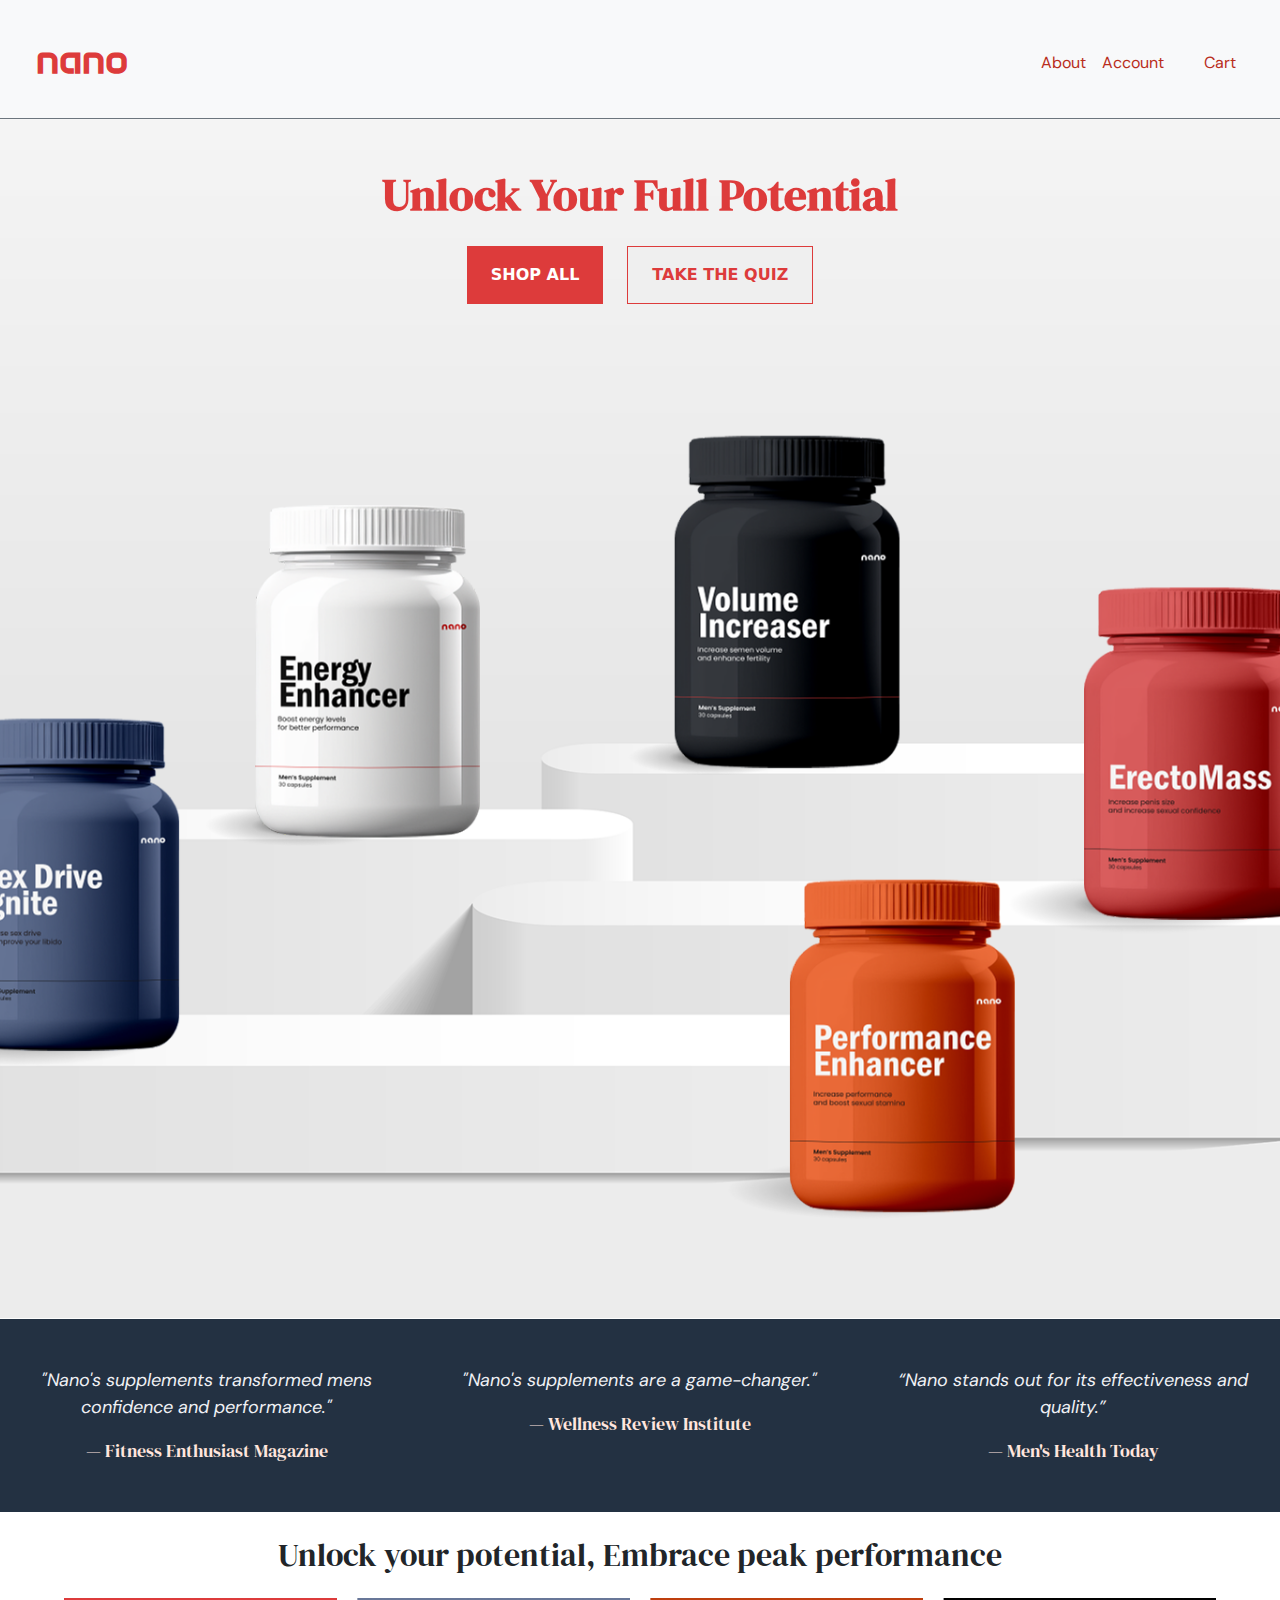
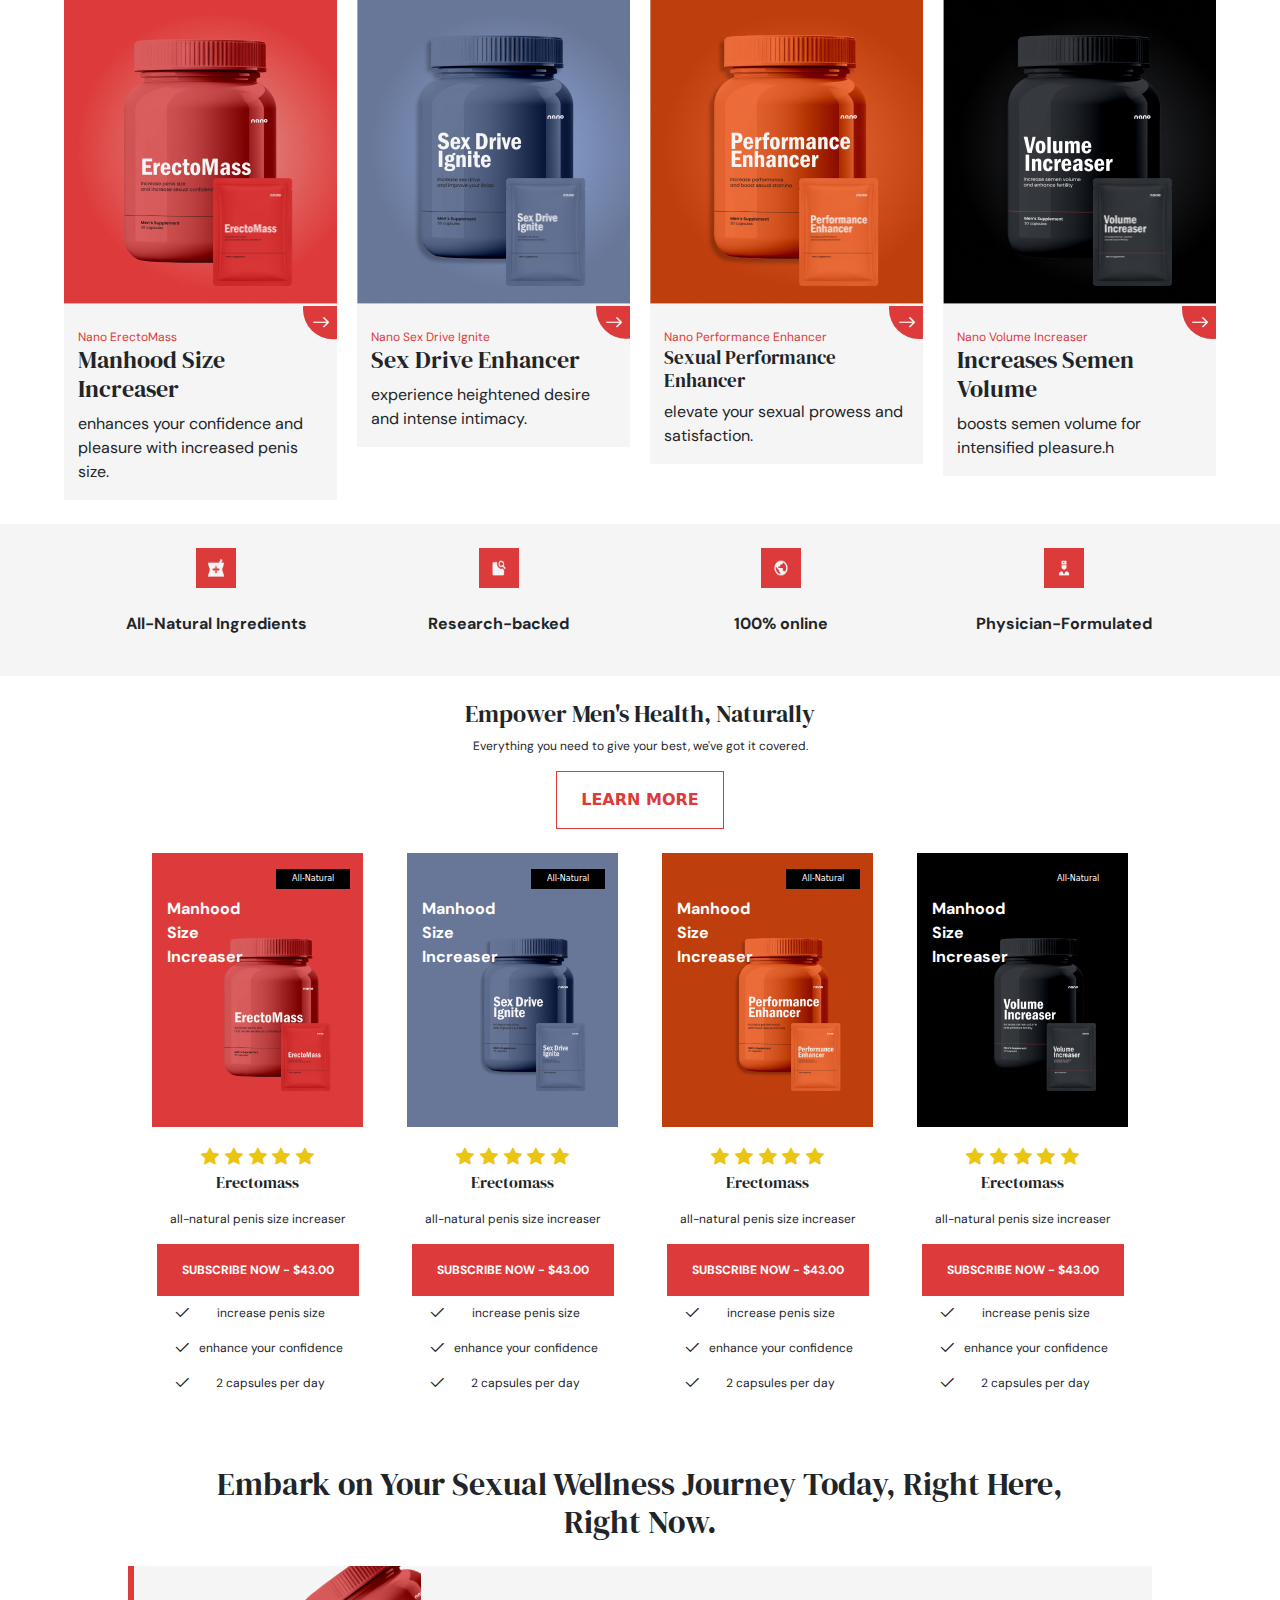
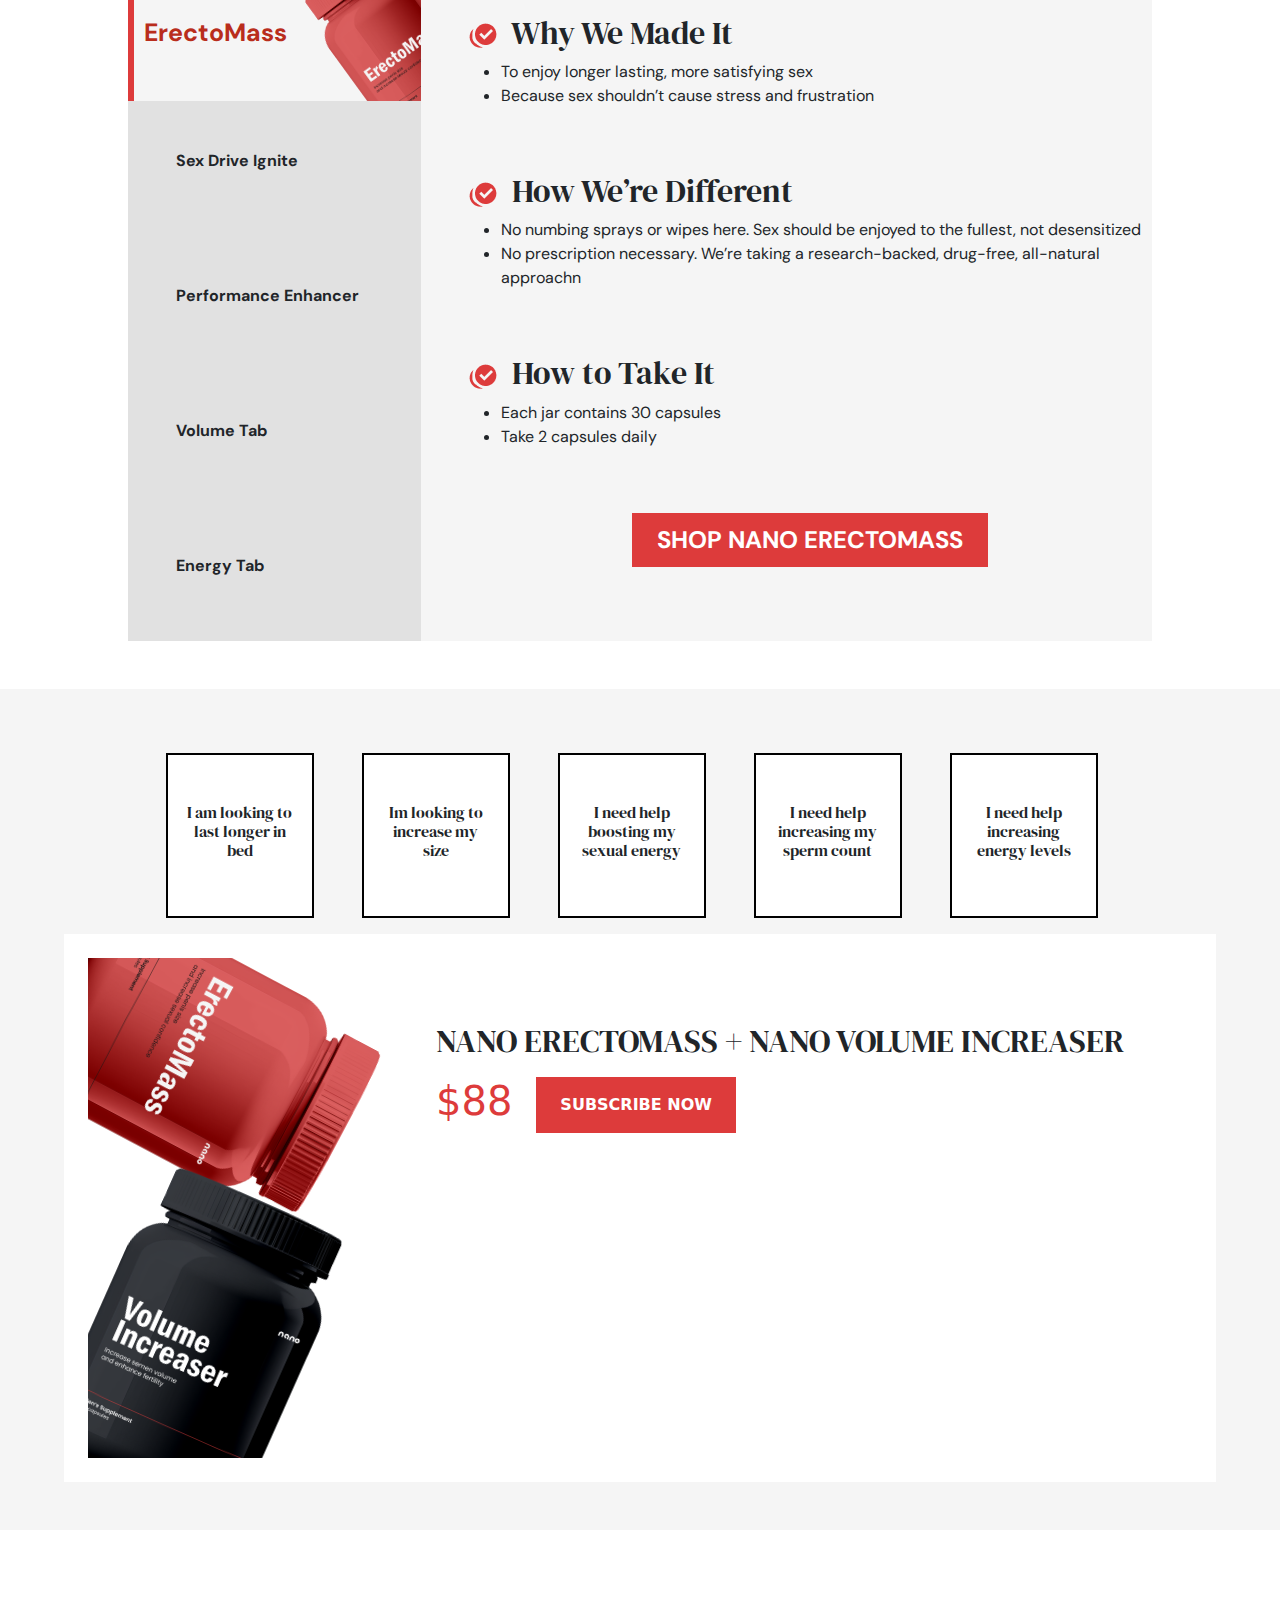
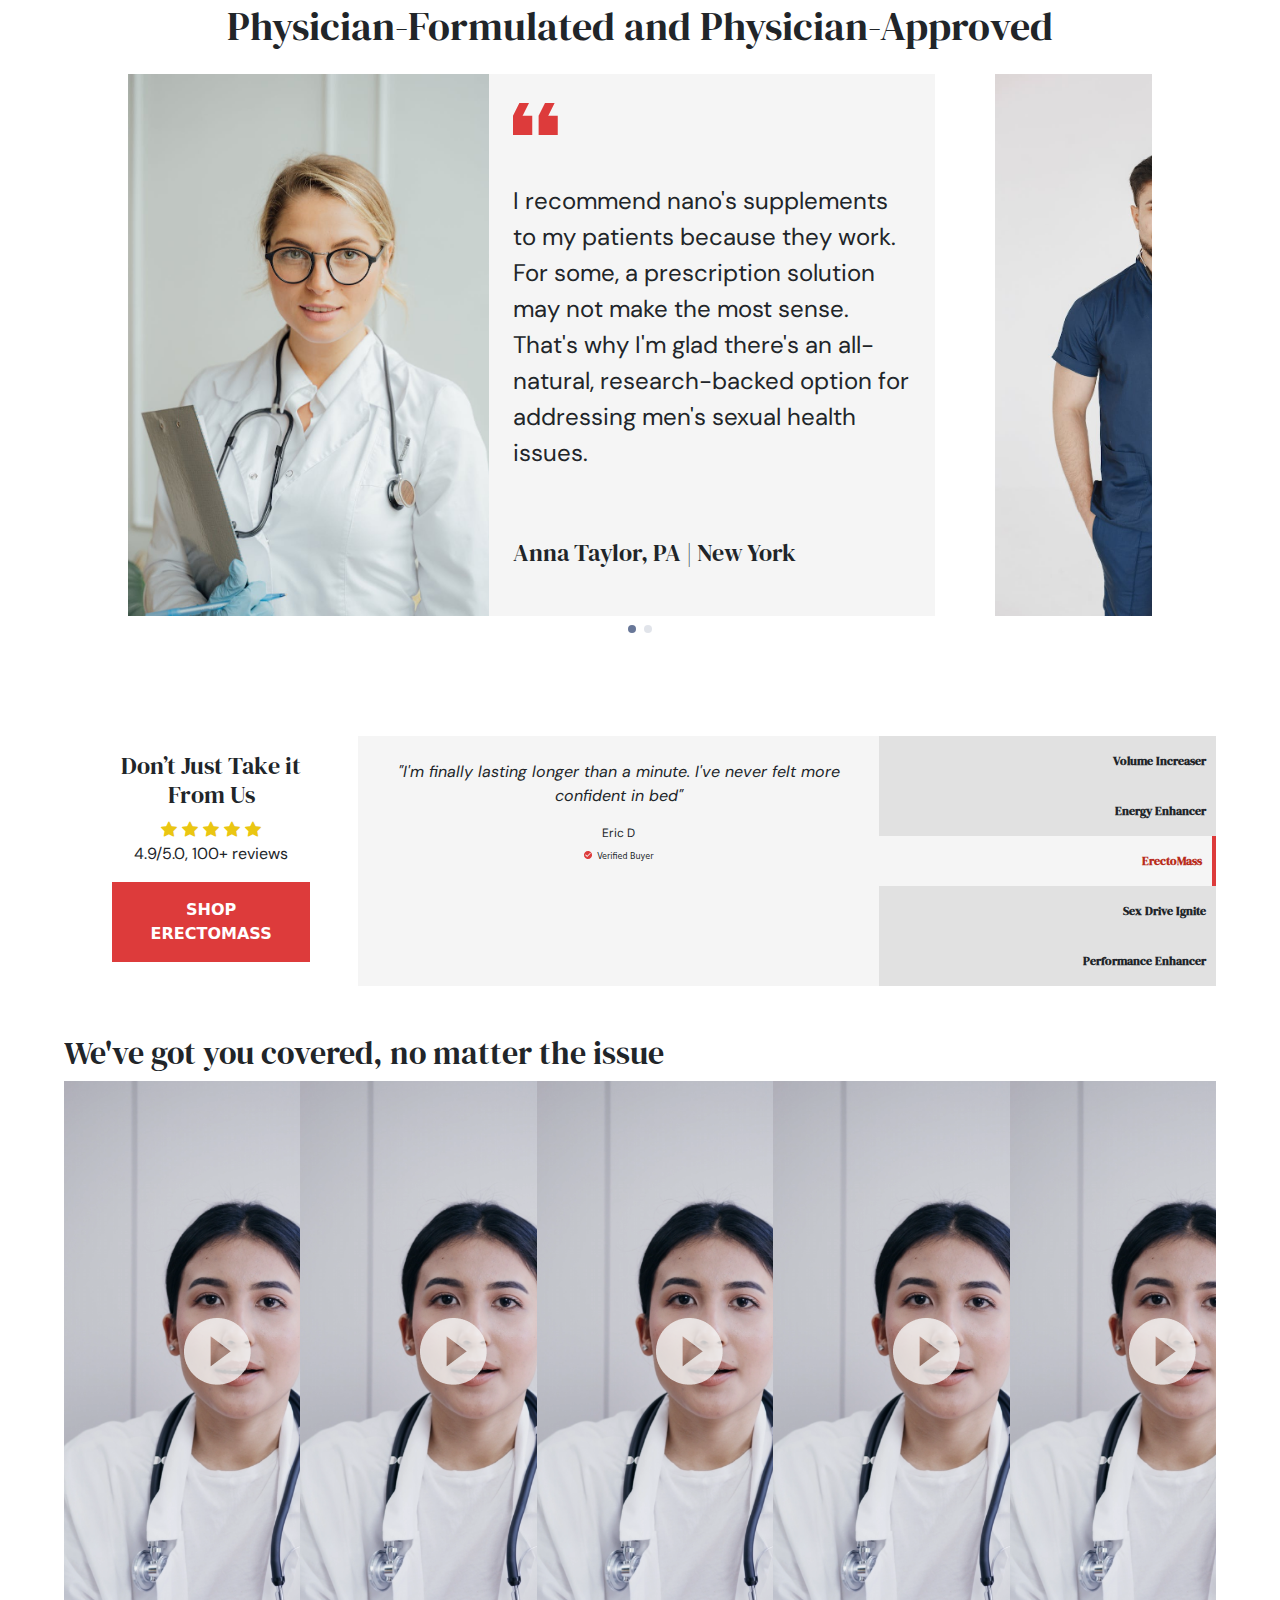
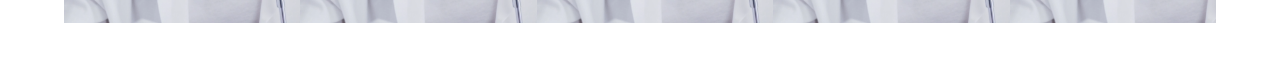
==== index.html @ 7ee93d5b "test push" ====
<!DOCTYPE html>
<html lang="en">
  <head>
    <meta charset="UTF-8" />
    <meta name="viewport" content="width=device-width, initial-scale=1.0" />
    <meta
      name="viewport"
      content="width=device-width, initial-scale=1, minimum-scale=1, maximum-scale=1"
    />

    <title>Nano</title>
    <link rel="stylesheet" href="css/style.css" />
    <link
      href="https://cdn.jsdelivr.net/npm/bootstrap@5.3.3/dist/css/bootstrap.min.css"
      rel="stylesheet"
      integrity="sha384-QWTKZyjpPEjISv5WaRU9OFeRpok6YctnYmDr5pNlyT2bRjXh0JMhjY6hW+ALEwIH"
      crossorigin="anonymous"
    />
    <link
      rel="stylesheet"
      href="https://cdn.jsdelivr.net/npm/bootstrap-icons@1.11.3/font/bootstrap-icons.min.css"
    />
    <link
      rel="stylesheet"
      href="https://cdn.jsdelivr.net/npm/swiper@11/swiper-bundle.min.css"
    />
  </head>
  <body>
    <div class="main-container">
      <nav
        class="navbar navbar-expand-lg bg-body-tertiary p-4 border border-secondary border-1 border-top-0 border-end-0 border-start-0"
      >
        <div class="container-fluid nav-width">
          <a class="navbar-brand anta-regular fs-1 fw-bold" href="#">nano</a>
          <button
            class="btn btn-white border border-black navbar-toggler"
            type="button"
            data-bs-toggle="offcanvas"
            data-bs-target="#offcanvasRight"
            aria-controls="offcanvasExample"
          >
            <span class="navbar-toggler-icon"></span>
          </button>

          <div
            class="offcanvas offcanvas-end w-100"
            tabindex="-1"
            id="offcanvasRight"
            aria-labelledby="offcanvasRightLabel"
          >
            <div class="offcanvas-header">
              <button
                type="button"
                class="btn-close btn btn-danger"
                data-bs-dismiss="offcanvas"
                aria-label="Close"
              ></button>
            </div>
            <div class="offcanvas-body justify-content-end">
              <ul class="navbar-nav">
                <div class="d-flex flex-column flex-md-row me-4 flex-sm-row">
                  <li class="nav-item pt-2">
                    <a class="nav-link d-inline" aria-current="page" href="#"
                      >About</a
                    >
                  </li>
                  <li class="nav-item pt-2">
                    <a class="nav-link d-inline" href="#">Account</a>
                  </li>
                </div>

                <li class="nav-item pt-2">
                  <a class="nav-link d-inline" href="#">Cart</a>
                </li>
              </ul>
            </div>
          </div>
        </div>
      </nav>

      <!-- hero -->

      <div class="w-100 h-screen-bg">
        <div class="d-flex flex-column">
          <div class="w-100">
            <h1 class="title mt-5">Unlock Your Full Potential</h1>
            <p class="dmSans text-center sub-title">
              <!-- Discover Male Enhancement Supplements for Peak Performance! -->
            </p>
            <div class="buy-buttons d-flex justify-content-center gap-4 my-4">
              <button class="bg-theme text-white border-0 px-4 py-3 fw-bold">
                SHOP ALL
              </button>
              <button class="text-theme px-4 py-3 border-theme fw-bold">
                TAKE THE QUIZ
              </button>
            </div>
          </div>
          <!-- <div class="bottles-section">
            <img
              src="./images/bottles/increaser-lg.png"
              alt="increaser"
              class="bottles img-fluid"
            />
            <img
              src="./images/bottles/enhancer-lg.png"
              alt="enhancer"
              class="bottles img-fluid"
            />
            <img
              src="./images/bottles/erectomass-lg.png"
              alt="erectomass"
              class="bottles img-fluid"
            />
            <img
              src="./images/bottles/drive-lg.png"
              alt="ignite"
              class="bottles img-fluid"
            />
            <img
              src="./images/bottles/performance-lg.png"
              alt="enhancer"
              class="bottles img-fluid"
            />
          </div> -->
        </div>
      </div>

      <!-- review swiper -->

      <div class="swiper swiper1 bg-review">
        <div class="swiper-wrapper">
          <div class="swiper-slide bg-review py-5 px-3">
            <div class="h-100">
              <p class="dmSans text-gray fst-italic">
                "Nano's supplements transformed mens confidence and
                performance."
              </p>
              <p class="dmSansDisplay text-light-pink m-0">
                — Fitness Enthusiast Magazine
              </p>
            </div>
          </div>
          <div class="swiper-slide bg-review py-5 px-3">
            <p class="dmSans text-gray fst-italic">
              "Nano's supplements are a game-changer."
            </p>
            <p class="dmSansDisplay text-light-pink m-0">
              — Wellness Review Institute
            </p>
          </div>
          <div class="swiper-slide bg-review py-5 px-3">
            <p class="dmSans text-gray fst-italic">
              “Nano stands out for its effectiveness and quality.”
            </p>
            <p class="dmSansDisplay text-light-pink m-0">
              — Men's Health Today
            </p>
          </div>
        </div>
        <div class="swiper-pagination"></div>
      </div>

      <!-- end of review sniper -->

      <!-- card -->

      <div class="my-4 w-90 mx-auto">
        <div class="w-75 mx-auto">
          <h2 class="dmSansDisplay text-center my-4">
            Unlock your potential, Embrace peak performance
          </h2>
        </div>
        <div class="swiper swiper2">
          <div class="swiper-wrapper">
            <div class="swiper-slide">
              <div class="d-flex flex-column w-100 bg-gray">
                <div
                  class="slider-card-size-1 d-flex justify-content-center align-items-center position-relative"
                >
                  <img
                    src="./images/bottles-bg/erectomass/erectomass.png"
                    class="img-fluid"
                  />
                  <img
                    src="./images/bottles-bg/erectomass/erectomass-1.png"
                    alt="sachet"
                    class="position-absolute sachet-pos"
                  />
                </div>
                <div class="body position-relative overflow-hidden">
                  <div class="clippy">
                    <i class="bi bi-arrow-right cs-arrow"></i>
                  </div>
                  <div class="w-90 mx-auto text-align-left mt-4">
                    <p class="dmSans font-12 text-theme m-0">Nano ErectoMass</p>
                    <h1 class="dmSansDisplay font-24">
                      Manhood Size Increaser
                    </h1>
                    <p class="dmSans font-16">
                      enhances your confidence and pleasure with increased penis
                      size.
                    </p>
                  </div>
                </div>
              </div>
            </div>
            <div class="swiper-slide">
              <div class="d-flex flex-column w-100 bg-gray">
                <div
                  class="slider-card-size-2 d-flex justify-content-center align-items-center position-relative"
                >
                  <img
                    src="./images/bottles-bg/ignite-drive/sex drive ignite.png"
                    class="img-fluid"
                  />
                  <img
                    src="./images/bottles-bg/ignite-drive/sex drive ignite-1.png"
                    alt="sachet"
                    class="position-absolute sachet-pos"
                  />
                </div>
                <div class="body mx-auto position-relative overflow-hidden">
                  <div class="clippy">
                    <i class="bi bi-arrow-right cs-arrow"></i>
                  </div>
                  <div class="w-90 mx-auto text-align-left mt-4">
                    <p class="dmSans font-12 text-theme m-0">
                      Nano Sex Drive Ignite
                    </p>
                    <h1 class="dmSansDisplay font-24">Sex Drive Enhancer</h1>
                    <p class="dmSans font-16">
                      experience heightened desire and intense intimacy.
                    </p>
                  </div>
                </div>
              </div>
            </div>
            <div class="swiper-slide">
              <div class="d-flex flex-column w-100 bg-gray">
                <div
                  class="slider-card-size-3 d-flex justify-content-center align-items-center position-relative"
                >
                  <img
                    src="./images/bottles-bg/enhancer/performance enhancer.png"
                    class="img-fluid"
                  />
                  <img
                    src="./images/bottles-bg/enhancer/performance enhancer-1.png"
                    alt="sachet"
                    class="position-absolute sachet-pos"
                  />
                </div>
                <div class="body mx-auto position-relative overflow-hidden">
                  <div class="clippy">
                    <i class="bi bi-arrow-right cs-arrow"></i>
                  </div>
                  <div class="w-90 mx-auto text-align-left mt-4">
                    <p class="dmSans font-12 text-theme m-0">
                      Nano Performance Enhancer
                    </p>
                    <h1 class="dmSansDisplay font-19">
                      Sexual Performance Enhancer
                    </h1>
                    <p class="dmSans font-16">
                      elevate your sexual prowess and satisfaction.
                    </p>
                  </div>
                </div>
              </div>
            </div>
            <div class="swiper-slide">
              <div class="d-flex flex-column w-100 bg-gray">
                <div
                  class="slider-card-size-4 d-flex justify-content-center align-items-center position-relative"
                >
                  <img
                    src="./images/bottles-bg/increaser/volume increaser.png"
                    class="img-fluid"
                  />
                  <img
                    src="./images/bottles-bg/increaser/volume increaser-1.png"
                    alt="sachet"
                    class="position-absolute sachet-pos"
                  />
                </div>
                <div class="body mx-auto position-relative overflow-hidden">
                  <div class="clippy">
                    <i class="bi bi-arrow-right cs-arrow"></i>
                  </div>
                  <div class="w-90 mx-auto text-align-left mt-4">
                    <p class="dmSans font-12 text-theme m-0">
                      Nano Volume Increaser
                    </p>
                    <h1 class="dmSansDisplay font-24">
                      Increases Semen Volume
                    </h1>
                    <p class="dmSans font-16">
                      boosts semen volume for intensified pleasure.h
                    </p>
                  </div>
                </div>
              </div>
            </div>
            <div class="swiper-slide">
              <div class="d-flex flex-column w-100 bg-gray">
                <div
                  class="slider-card-size-5 d-flex justify-content-center align-items-center position-relative"
                >
                  <img
                    src="./images/bottles-bg/enhancer-2/energy enhancer.png"
                    class="img-fluid"
                  />
                  <img
                    src="./images/bottles-bg/enhancer-2/energy enhancer-1.png"
                    alt="sachet"
                    class="position-absolute sachet-pos"
                  />
                </div>
                <div class="body mx-auto position-relative overflow-hidden">
                  <div class="clippy">
                    <i class="bi bi-arrow-right cs-arrow"></i>
                  </div>
                  <div class="w-90 mx-auto text-align-left mt-4">
                    <p class="dmSans font-12 text-theme m-0">
                      Nano Energy Enhancer
                    </p>
                    <h1 class="dmSansDisplay font-24">
                      Maximize Energy Levels
                    </h1>
                    <p class="dmSans font-16">
                      enhances your confidence and pleasure with increased penis
                      size.
                    </p>
                  </div>
                </div>
              </div>
            </div>
          </div>
          <!-- <div class="swiper-pagination"></div> -->
        </div>

        <!-- card -->
      </div>

      <!-- end of card -->

      <div class="container-fluid bg-gray">
        <div class="row justify-content-center align-items-center w-90 mx-auto">
          <div class="col-6 col-lg-3 text-center p-4">
            <div
              class="bg-theme icon-size d-flex justify-content-center align-items-center mx-auto"
            >
              <img src="/images/icons/Vector.png" class="icon-size__img" />
            </div>
            <p class="dmSans font-16 text-700 mt-4">All-Natural Ingredients</p>
          </div>
          <div class="col-6 col-lg-3 text-center p-4">
            <div
              class="bg-theme icon-size d-flex justify-content-center align-items-center mx-auto"
            >
              <img
                src="/images/icons/feature-search.png"
                class="icon-size__img"
              />
            </div>
            <p class="dmSans font-16 text-700 mt-4">Research-backed</p>
          </div>

          <div class="col-6 col-lg-3 text-center p-4">
            <div
              class="bg-theme icon-size d-flex justify-content-center align-items-center mx-auto"
            >
              <img src="/images/icons/earth.png" class="icon-size__img" />
            </div>
            <p class="dmSans font-16 text-700 mt-4">100% online</p>
          </div>

          <div class="col-6 col-lg-3 text-center p-4">
            <div
              class="bg-theme icon-size d-flex justify-content-center align-items-center mx-auto"
            >
              <img src="/images/icons/doctor.png" class="icon-size__img" />
            </div>
            <p class="dmSans font-16 text-700 mt-4">Physician-Formulated</p>
          </div>
        </div>
      </div>

      <!-- subscribe area slider -->

      <div class="container-fluid text-center w-80 mt-4">
        <h1 class="font-24 dmSansDisplay">Empower Men's Health, Naturally</h1>
        <p class="dmSans font-12">
          Everything you need to give your best, we've got it covered.
        </p>
        <button
          class="text-theme px-4 py-3 border-theme fw-bold bg-white btn-theme"
        >
          LEARN MORE
        </button>

        <div class="swiper swiper3 mt-4">
          <div class="swiper-wrapper">
            <div class="swiper-slide">
              <div class="container d-flex flex-column">
                <div class="w-full bg-theme h-274 position-relative">
                  <img
                    src="./images/bottles-bg/erectomass/erectomass.png"
                    class="bottle-size-1"
                  />
                  <img
                    src="./images/bottles-bg/erectomass/erectomass-1.png"
                    class="erecto-sachet-1"
                  />
                  <span class="dmSans font-16 text-white card-title text-700"
                    >Manhood Size Increaser</span
                  >
                  <span class="bg-black position-absolute all-natural">
                    <h1 class="font-8 text-white px-1 m-0">All-Natural</h1>
                  </span>
                </div>
                <div class="my-3">
                  <i class="bi bi-star-fill" style="color: #eac612"></i>
                  <i class="bi bi-star-fill" style="color: #eac612"></i>
                  <i class="bi bi-star-fill" style="color: #eac612"></i>
                  <i class="bi bi-star-fill" style="color: #eac612"></i>
                  <i class="bi bi-star-fill" style="color: #eac612"></i>

                  <p class="dmSansDisplay font-16">Erectomass</p>
                  <p class="font-12 dmSans">all-natural penis size increaser</p>
                  <button
                    class="text-white px-4 py-3 border-theme fw-bold bg-theme dmSans font-12"
                    onclick="alert('Hello')"
                  >
                    SUBSCRIBE NOW - $43.00
                  </button>

                  <div>
                    <table class="table-sm table-borderless mx-auto">
                      <tbody>
                        <tr>
                          <td><i class="bi bi-check2"></i></td>
                          <td>
                            <p class="m-0 dmSans font-12 text-400">
                              increase penis size
                            </p>
                          </td>
                        </tr>
                        <tr>
                          <td><i class="bi bi-check2"></i></td>
                          <td>
                            <p class="m-0 dmSans font-12 text-400">
                              enhance your confidence
                            </p>
                          </td>
                        </tr>
                        <tr>
                          <td><i class="bi bi-check2"></i></td>
                          <td>
                            <p class="m-0 dmSans font-12 text-400">
                              2 capsules per day
                            </p>
                          </td>
                        </tr>
                      </tbody>
                    </table>
                  </div>
                </div>
              </div>
            </div>

            <div class="swiper-slide">
              <div class="container d-flex flex-column">
                <div class="w-full bg-ignite h-274 position-relative">
                  <img
                    src="./images/bottles-bg/ignite-drive/sex drive ignite.png"
                    class="bottle-size-1"
                  />
                  <img
                    src="./images/bottles-bg/ignite-drive/sex drive ignite-1.png"
                    class="erecto-sachet-1"
                  />
                  <span class="dmSans font-16 text-white card-title text-700"
                    >Manhood Size Increaser</span
                  >
                  <span class="bg-black position-absolute all-natural">
                    <h1 class="font-8 text-white px-1 m-0">All-Natural</h1>
                  </span>
                </div>
                <div class="my-3">
                  <i class="bi bi-star-fill" style="color: #eac612"></i>
                  <i class="bi bi-star-fill" style="color: #eac612"></i>
                  <i class="bi bi-star-fill" style="color: #eac612"></i>
                  <i class="bi bi-star-fill" style="color: #eac612"></i>
                  <i class="bi bi-star-fill" style="color: #eac612"></i>

                  <p class="dmSansDisplay font-16">Erectomass</p>
                  <p class="font-12 dmSans">all-natural penis size increaser</p>
                  <button
                    class="text-white px-4 py-3 border-theme fw-bold bg-theme dmSans font-12"
                  >
                    SUBSCRIBE NOW - $43.00
                  </button>

                  <div>
                    <table class="table-sm table-borderless mx-auto">
                      <tbody>
                        <tr>
                          <td><i class="bi bi-check2"></i></td>
                          <td>
                            <p class="m-0 dmSans font-12 text-400">
                              increase penis size
                            </p>
                          </td>
                        </tr>
                        <tr>
                          <td><i class="bi bi-check2"></i></td>
                          <td>
                            <p class="m-0 dmSans font-12 text-400">
                              enhance your confidence
                            </p>
                          </td>
                        </tr>
                        <tr>
                          <td><i class="bi bi-check2"></i></td>
                          <td>
                            <p class="m-0 dmSans font-12 text-400">
                              2 capsules per day
                            </p>
                          </td>
                        </tr>
                      </tbody>
                    </table>
                  </div>
                </div>
              </div>
            </div>

            <div class="swiper-slide">
              <div class="container d-flex flex-column">
                <div class="w-full bg-perf-enhancer h-274 position-relative">
                  <img
                    src="./images/bottles-bg/enhancer/performance enhancer.png"
                    class="bottle-size-1"
                  />
                  <img
                    src="./images/bottles-bg/enhancer/performance enhancer-1.png"
                    class="erecto-sachet-1"
                  />
                  <span class="dmSans font-16 text-white card-title text-700"
                    >Manhood Size Increaser</span
                  >
                  <span class="bg-black position-absolute all-natural">
                    <h1 class="font-8 text-white px-1 m-0">All-Natural</h1>
                  </span>
                </div>
                <div class="my-3">
                  <i class="bi bi-star-fill" style="color: #eac612"></i>
                  <i class="bi bi-star-fill" style="color: #eac612"></i>
                  <i class="bi bi-star-fill" style="color: #eac612"></i>
                  <i class="bi bi-star-fill" style="color: #eac612"></i>
                  <i class="bi bi-star-fill" style="color: #eac612"></i>

                  <p class="dmSansDisplay font-16">Erectomass</p>
                  <p class="font-12 dmSans">all-natural penis size increaser</p>
                  <button
                    class="text-white px-4 py-3 border-theme fw-bold bg-theme dmSans font-12"
                  >
                    SUBSCRIBE NOW - $43.00
                  </button>

                  <div>
                    <table class="table-sm table-borderless mx-auto">
                      <tbody>
                        <tr>
                          <td><i class="bi bi-check2"></i></td>
                          <td>
                            <p class="m-0 dmSans font-12 text-400">
                              increase penis size
                            </p>
                          </td>
                        </tr>
                        <tr>
                          <td><i class="bi bi-check2"></i></td>
                          <td>
                            <p class="m-0 dmSans font-12 text-400">
                              enhance your confidence
                            </p>
                          </td>
                        </tr>
                        <tr>
                          <td><i class="bi bi-check2"></i></td>
                          <td>
                            <p class="m-0 dmSans font-12 text-400">
                              2 capsules per day
                            </p>
                          </td>
                        </tr>
                      </tbody>
                    </table>
                  </div>
                </div>
              </div>
            </div>

            <div class="swiper-slide">
              <div class="container d-flex flex-column">
                <div class="w-full bg-volume-increaser h-274 position-relative">
                  <img
                    src="./images/bottles-bg/increaser/volume increaser.png"
                    class="bottle-size-1"
                  />
                  <img
                    src="./images/bottles-bg/increaser/volume increaser-1.png"
                    class="erecto-sachet-1"
                  />
                  <span class="dmSans font-16 text-white card-title text-700"
                    >Manhood Size Increaser</span
                  >
                  <span class="bg-black position-absolute all-natural">
                    <h1 class="font-8 text-white px-1 m-0">All-Natural</h1>
                  </span>
                </div>
                <div class="my-3">
                  <i class="bi bi-star-fill" style="color: #eac612"></i>
                  <i class="bi bi-star-fill" style="color: #eac612"></i>
                  <i class="bi bi-star-fill" style="color: #eac612"></i>
                  <i class="bi bi-star-fill" style="color: #eac612"></i>
                  <i class="bi bi-star-fill" style="color: #eac612"></i>

                  <p class="dmSansDisplay font-16">Erectomass</p>
                  <p class="font-12 dmSans">all-natural penis size increaser</p>
                  <button
                    class="text-white px-4 py-3 border-theme fw-bold bg-theme dmSans font-12"
                  >
                    SUBSCRIBE NOW - $43.00
                  </button>

                  <div>
                    <table class="table-sm table-borderless mx-auto">
                      <tbody>
                        <tr>
                          <td><i class="bi bi-check2"></i></td>
                          <td>
                            <p class="m-0 dmSans font-12 text-400">
                              increase penis size
                            </p>
                          </td>
                        </tr>
                        <tr>
                          <td><i class="bi bi-check2"></i></td>
                          <td>
                            <p class="m-0 dmSans font-12 text-400">
                              enhance your confidence
                            </p>
                          </td>
                        </tr>
                        <tr>
                          <td><i class="bi bi-check2"></i></td>
                          <td>
                            <p class="m-0 dmSans font-12 text-400">
                              2 capsules per day
                            </p>
                          </td>
                        </tr>
                      </tbody>
                    </table>
                  </div>
                </div>
              </div>
            </div>

            <div class="swiper-slide">
              <div class="container d-flex flex-column">
                <div class="w-full bg-energy-level h-274 position-relative">
                  <img
                    src="./images/bottles-bg/enhancer-2/energy enhancer.png"
                    class="bottle-size-1"
                  />
                  <img
                    src="./images/bottles-bg/enhancer-2/energy enhancer-1.png"
                    class="erecto-sachet-1"
                  />
                  <span class="dmSans font-16 text-white card-title text-700"
                    >Manhood Size Increaser</span
                  >
                  <span class="bg-black position-absolute all-natural">
                    <h1 class="font-8 text-white px-1 m-0">All-Natural</h1>
                  </span>
                </div>
                <div class="my-3">
                  <i class="bi bi-star-fill" style="color: #eac612"></i>
                  <i class="bi bi-star-fill" style="color: #eac612"></i>
                  <i class="bi bi-star-fill" style="color: #eac612"></i>
                  <i class="bi bi-star-fill" style="color: #eac612"></i>
                  <i class="bi bi-star-fill" style="color: #eac612"></i>

                  <p class="dmSansDisplay font-16">Erectomass</p>
                  <p class="font-12 dmSans">all-natural penis size increaser</p>
                  <button
                    class="text-white px-4 py-3 border-theme fw-bold bg-theme dmSans font-12"
                  >
                    SUBSCRIBE NOW - $43.00
                  </button>

                  <div>
                    <table class="table-sm table-borderless mx-auto">
                      <tbody>
                        <tr>
                          <td><i class="bi bi-check2"></i></td>
                          <td>
                            <p class="m-0 dmSans font-12 text-400">
                              increase penis size
                            </p>
                          </td>
                        </tr>
                        <tr>
                          <td><i class="bi bi-check2"></i></td>
                          <td>
                            <p class="m-0 dmSans font-12 text-400">
                              enhance your confidence
                            </p>
                          </td>
                        </tr>
                        <tr>
                          <td><i class="bi bi-check2"></i></td>
                          <td>
                            <p class="m-0 dmSans font-12 text-400">
                              2 capsules per day
                            </p>
                          </td>
                        </tr>
                      </tbody>
                    </table>
                  </div>
                </div>
              </div>
            </div>
            <div class="sub-slide-next"></div>
            <div class="swiper-button-next2"></div>
          </div>
        </div>
      </div>

      <!-- end of slider -->

      <!-- nav tabs in desktop -->

      <div class="w-80 mx-auto d-none d-lg-block overflow-hidden my-5">
        <h1
          class="dmSansDisplay text-center font-32 text-justify w-90 mx-auto mb-4"
        >
          Embark on Your Sexual Wellness Journey Today, Right Here, Right Now.
        </h1>
        <div class="d-flex align-items-start bg-tab overflow-hidden">
          <div
            class="nav flex-column nav-pills w-40"
            id="v-pills-tab"
            role="tablist"
            aria-orientation="vertical"
          >
            <div
              class="nav-link-tabs active position-relative overflow-hidden rounded-0 border-l-theme"
              id="erecto-mass-tab"
              data-bs-toggle="pill"
              data-bs-target="#erecto-mass"
              type="button"
              role="tab"
              aria-controls="v-pills-erecto"
              aria-selected="true"
            >
              <p class="dmSans font-16 text-700 my-5 ms-5">ErectoMass</p>
              <img
                src="/images/bottles-bg/erectomass/erectomass.png"
                class="bottle-tilt"
              />
            </div>

            <div
              class="nav-link-tabs position-relative overflow-hidden rounded-0 border-l-theme"
              id="ignite-tab"
              data-bs-toggle="pill"
              data-bs-target="#ignite"
              type="button"
              role="tab"
              aria-controls="v-pills-ignite"
              aria-selected="true"
            >
              <p class="dmSans font-16 text-700 my-5 ms-5 w-80">
                Sex Drive Ignite
              </p>
              <img
                src="/images/bottles-bg/ignite-drive/sex drive ignite.png"
                class="bottle-tilt"
              />
            </div>

            <div
              class="nav-link-tabs position-relative overflow-hidden rounded-0 border-l-theme"
              id="perf-tab"
              data-bs-toggle="pill"
              data-bs-target="#perf"
              type="button"
              role="tab"
              aria-controls="v-pills-perf"
              aria-selected="true"
            >
              <p class="dmSans font-16 text-700 my-5 ms-5 w-80">
                Performance Enhancer
              </p>
              <img
                src="/images/bottles-bg/enhancer/performance enhancer.png"
                class="bottle-tilt"
              />
            </div>

            <div
              class="nav-link-tabs position-relative overflow-hidden rounded-0 border-l-theme"
              id="volume-tab"
              data-bs-toggle="pill"
              data-bs-target="#volume"
              type="button"
              role="tab"
              aria-controls="v-pills-volume"
              aria-selected="true"
            >
              <p class="dmSans font-16 my-5 ms-5 text-700">Volume Tab</p>
              <img
                src="/images/bottles-bg/increaser/volume increaser.png"
                class="bottle-tilt"
              />
            </div>

            <div
              class="nav-link-tabs position-relative overflow-hidden rounded-0 border-l-theme"
              id="energy-tab"
              data-bs-toggle="pill"
              data-bs-target="#energy"
              type="button"
              role="tab"
              aria-controls="v-pills-energy"
              aria-selected="true"
            >
              <p class="dmSans font-16 my-5 ms-5 text-700">Energy Tab</p>
              <img
                src="/images/bottles-bg/enhancer-2/energy enhancer.png"
                class="bottle-tilt"
              />
            </div>
          </div>

          <!-- content -->

          <div
            class="tab-content w-100 bg-tab-light"
            id="v-pills-tabContent"
            style="height: 675px"
          >
            <div
              class="tab-pane fade show active h-100"
              id="erecto-mass"
              role="tabpanel"
              aria-labelledby="erecto-mass-tab"
            >
              <div class="d-flex flex-column gap-5 ms-5 my-5 h-100">
                <div>
                  <h1 class="dmSansDisplay font-32">
                    <img src="/images//icons/check.png" class="me-2" /> Why We
                    Made It
                  </h1>
                  <ul class="dmSans font-16">
                    <li>To enjoy longer lasting, more satisfying sex</li>
                    <li>Because sex shouldn’t cause stress and frustration</li>
                  </ul>
                </div>
                <div>
                  <h1 class="dmSansDisplay font-32">
                    <img src="/images//icons/check.png" class="me-2" /> How
                    We’re Different
                  </h1>
                  <ul class="dmSans font-16">
                    <li>
                      No numbing sprays or wipes here. Sex should be enjoyed to
                      the fullest, not desensitized
                    </li>
                    <li>
                      No prescription necessary. We’re taking a research-backed,
                      drug-free, all-natural approachn
                    </li>
                  </ul>
                </div>

                <div>
                  <h1 class="dmSansDisplay font-32">
                    <img src="/images//icons/check.png" class="me-2" /> How to
                    Take It
                  </h1>
                  <ul class="dmSans font-16">
                    <li>Each jar contains 30 capsules</li>
                    <li>Take 2 capsules daily</li>
                  </ul>
                </div>
                <div class="mx-auto">
                  <button
                    class="text-white px-4 py-2 border-theme fw-bold bg-theme dmSans font-24"
                  >
                    SHOP NANO ERECTOMASS
                  </button>
                </div>
              </div>
            </div>
            <div
              class="tab-pane fade"
              id="ignite"
              role="tabpanel"
              aria-labelledby="ignite-tab"
            >
              <div class="d-flex flex-column ms-5 my-5 gap-5">
                <div>
                  <h1 class="dmSansDisplay font-32">
                    <img src="/images//icons/check.png" class="me-2" /> Why We
                    Made It
                  </h1>
                  <ul class="dmSans font-16">
                    <li>
                      Enjoying sex first requires being in the mood for sex
                    </li>
                    <li>
                      Decreased libido, stress & anxiety can often get in the
                      way of arousal and passion
                    </li>
                  </ul>
                </div>
                <div>
                  <h1 class="dmSansDisplay font-32">
                    <img src="/images//icons/check.png" class="me-2" /> How
                    We’re Different
                  </h1>
                  <ul class="dmSans font-16">
                    <li>No Low T shots, patches or gels here</li>
                    <li>
                      An all-natural, research-backed approach to boosting
                      sexual desire
                    </li>
                  </ul>
                </div>

                <div>
                  <h1 class="dmSansDisplay font-32">
                    <img src="/images//icons/check.png" class="me-2" /> How to
                    Take It
                  </h1>
                  <ul class="dmSans font-16">
                    <li>Each jar contains 30 capsules</li>
                    <li>Take 2 capsules daily</li>
                  </ul>
                </div>
                <div class="mx-auto">
                  <button
                    class="text-white px-4 py-2 border-theme fw-bold bg-theme dmSans font-24"
                  >
                    SHOP SEX DRIVE IGNITE
                  </button>
                </div>
              </div>
            </div>
            <div
              class="tab-pane fade"
              id="perf"
              role="tabpanel"
              aria-labelledby="perf-tab"
            >
              <div class="d-flex flex-column ms-5 my-5 gap-5">
                <div>
                  <h1 class="dmSansDisplay font-32">
                    <img src="/images//icons/check.png" class="me-2" /> Why We
                    Made It
                  </h1>
                  <ul class="dmSans font-16">
                    <li>To increase sexual performance</li>
                    <li>
                      There's nothing more frustrating than not being able to
                      enjoy sex
                    </li>
                  </ul>
                </div>
                <div>
                  <h1 class="dmSansDisplay font-32">
                    <img src="/images//icons/check.png" class="me-2" /> How
                    We’re Different
                  </h1>
                  <ul class="dmSans font-16">
                    <li>
                      No blue pill and its associated side effects. This is a
                      drug-free approach
                    </li>
                    <li>
                      Take once-daily and be ready whenever the moment arises
                    </li>
                  </ul>
                </div>

                <div>
                  <h1 class="dmSansDisplay font-32">
                    <img src="/images//icons/check.png" class="me-2" /> How to
                    Take It
                  </h1>
                  <ul class="dmSans font-16">
                    <li>Each jar contains 30 capsules</li>
                    <li>Take 2 capsules daily</li>
                  </ul>
                </div>
                <div class="mx-auto">
                  <button
                    class="text-white px-4 py-2 border-theme fw-bold bg-theme dmSans font-24"
                  >
                    SHOP PERFORMANCE ENHANCER
                  </button>
                </div>
              </div>
            </div>
            <div
              class="tab-pane fade"
              id="volume"
              role="tabpanel"
              aria-labelledby="volume-tab"
            >
              <div class="d-flex flex-column ms-5 my-5 gap-5">
                <div>
                  <h1 class="dmSansDisplay font-32">
                    <img src="/images//icons/check.png" class="me-2" /> Why We
                    Made It
                  </h1>
                  <ul class="dmSans font-16">
                    <li>
                      To make achieving higher amount of sperm volume Experience
                      incredible orgasms of your life
                    </li>
                  </ul>
                </div>
                <div>
                  <h1 class="dmSansDisplay font-32">
                    <img src="/images//icons/check.png" class="me-2" /> How
                    We’re Different
                  </h1>
                  <ul class="dmSans font-16">
                    <li>
                      No blue pill and its associated side effects. This is a
                      drug-free approach Take once-daily and be ready whenever
                      the moment arises
                    </li>
                  </ul>
                </div>

                <div>
                  <h1 class="dmSansDisplay font-32">
                    <img src="/images//icons/check.png" class="me-2" /> How to
                    Take It
                  </h1>
                  <ul class="dmSans font-16">
                    <li>Each jar contains 30 capsules</li>
                    <li>Take 2 capsules daily</li>
                  </ul>
                </div>
                <div class="mx-auto">
                  <button
                    class="text-white px-4 py-2 border-theme fw-bold bg-theme dmSans font-24"
                  >
                    SHOP VOLUME INCREASER
                  </button>
                </div>
              </div>
            </div>
            <div
              class="tab-pane fade"
              id="v-pills-settings"
              role="tabpanel"
              aria-labelledby="v-pills-settings-tab"
            >
              <div class="d-flex flex-column ms-5 my-5 gap-5">
                <div>
                  <h1 class="dmSansDisplay font-32">
                    <img src="/images//icons/check.png" class="me-2" /> Why We
                    Made It
                  </h1>
                  <ul class="dmSans font-16">
                    <li>To maximize energy levels</li>
                    <li>boosts performance</li>
                  </ul>
                </div>
                <div>
                  <h1 class="dmSansDisplay font-32">
                    <img src="/images//icons/check.png" class="me-2" /> How
                    We’re Different
                  </h1>
                  <ul class="dmSans font-16">
                    <li>
                      No blue pill and its associated side effects. This is a
                      drug-free approach
                    </li>
                    <li>
                      Take once-daily and be ready whenever the moment arises
                    </li>
                  </ul>
                </div>

                <div>
                  <h1 class="dmSansDisplay font-32">
                    <img src="/images//icons/check.png" class="me-2" /> How to
                    Take It
                  </h1>
                  <ul class="dmSans font-16">
                    <li>Each jar contains 30 capsules</li>
                    <li>Take 2 capsules daily</li>
                  </ul>
                </div>
                <div class="mx-auto">
                  <button
                    class="text-white px-4 py-2 border-theme fw-bold bg-theme dmSans font-24"
                  >
                    SHOP ENERGY ENHANCER
                  </button>
                </div>
              </div>
            </div>

            <div
              class="tab-pane fade"
              id="energy"
              role="tabpanel"
              aria-labelledby="energy-tab"
            >
              <div class="d-flex flex-column ms-5 my-5 gap-5">
                <div>
                  <h1 class="dmSansDisplay font-32">
                    <img src="/images//icons/check.png" class="me-2" /> Why We
                    Made It
                  </h1>
                  <ul class="dmSans font-16">
                    <li>To enjoy longer lasting, more satisfying sex</li>
                    <li>Because sex shouldn’t cause stress and frustration</li>
                  </ul>
                </div>
                <div>
                  <h1 class="dmSansDisplay font-32">
                    <img src="/images//icons/check.png" class="me-2" /> How
                    We’re Different
                  </h1>
                  <ul class="dmSans font-16">
                    <li>
                      No numbing sprays or wipes here. Sex should be enjoyed to
                      the fullest, not desensitized
                    </li>
                    <li>
                      No prescription necessary. We’re taking a research-backed,
                      drug-free, all-natural approachn
                    </li>
                  </ul>
                </div>

                <div>
                  <h1 class="dmSansDisplay font-32">
                    <img src="/images//icons/check.png" class="me-2" /> How to
                    Take It
                  </h1>
                  <ul class="dmSans font-16">
                    <li>Each jar contains 30 capsules</li>
                    <li>Take 2 capsules daily</li>
                  </ul>
                </div>
                <div class="mx-auto">
                  <button
                    class="text-white px-4 py-2 border-theme fw-bold bg-theme dmSans font-24"
                  >
                    SHOP NANO ERECTOMASS
                  </button>
                </div>
              </div>
            </div>
          </div>
        </div>
      </div>

      <!-- accordions in mobile -->

      <div class="block d-lg-none">
        <h1
          class="dmSansDisplay text-center font-24 text-justify w-90 mx-auto mb-4"
        >
          Embark on Your Sexual Wellness Journey Today, Right Here, Right Now.
        </h1>

        <div class="accordion accordion-flush" id="accordionFlushExample">
          <div class="accordion-item">
            <h2 class="accordion-header" id="flush-headingOne">
              <button
                class="accordion-button collapsed font-16 dmSansDisplay"
                type="button"
                data-bs-toggle="collapse"
                data-bs-target="#flush-collapseOne"
                aria-expanded="false"
                aria-controls="flush-collapseOne"
              >
                ErectoMass
              </button>
            </h2>
            <div
              id="flush-collapseOne"
              class="accordion-collapse collapse"
              aria-labelledby="flush-headingOne"
              data-bs-parent="#accordionFlushExample"
            >
              <div class="accordion-body">
                <h1 class="dmSansDisplay font-16">Why We Made It</h1>
                <ul class="dmSans font-16">
                  <li>To enjoy longer lasting, more satisfying sex</li>
                  <li>Because sex shouldn’t cause stress and frustration</li>
                </ul>

                <h1 class="dmSansDisplay font-16">How We're Different</h1>
                <ul class="dmSans font-16">
                  <li>
                    No numbing sprays or wipes here. Sex should be enjoyed to
                    the fullest, not desensitized
                  </li>
                  <li>
                    No prescription necessary. We’re taking a research-backed,
                    drug-free, all-natural approach
                  </li>
                </ul>
                <h1 class="dmSansDisplay font-16">How to Take It</h1>
                <ul class="dmSans font-16">
                  <li>Each jar contains 30 capsules</li>
                  <li>Take 2 capsules daily</li>
                </ul>
              </div>
            </div>
          </div>
          <div class="accordion-item">
            <h2 class="accordion-header" id="flush-headingTwo">
              <button
                class="accordion-button collapsed font-16 dmSansDisplay"
                type="button"
                data-bs-toggle="collapse"
                data-bs-target="#flush-collapseTwo"
                aria-expanded="false"
                aria-controls="flush-collapseTwo"
              >
                Sex Srive Ignite
              </button>
            </h2>
            <div
              id="flush-collapseTwo"
              class="accordion-collapse collapse"
              aria-labelledby="flush-headingTwo"
              data-bs-parent="#accordionFlushExample"
            >
              <div class="accordion-body">
                <h1 class="dmSansDisplay font-16">Why We Made It</h1>
                <ul class="dmSans font-16">
                  <li>Enjoying sex first requires being in the mood for sex</li>
                  <li>
                    Decreased libido, stress & anxiety can often get in the way
                    of arousal and passion
                  </li>
                </ul>

                <h1 class="dmSansDisplay font-16">How We're Different</h1>
                <ul class="dmSans font-16">
                  <li>No Low T shots, patches or gels here</li>
                  <li>
                    An all-natural, research-backed approach to boosting sexual
                    desire
                  </li>
                </ul>
                <h1 class="dmSansDisplay font-16">How to Take It</h1>
                <ul class="dmSans font-16">
                  <li>Each jar contains 30 capsules</li>
                  <li>Take 2 capsules daily</li>
                </ul>
              </div>
            </div>
          </div>
          <div class="accordion-item">
            <h2 class="accordion-header" id="flush-headingThree">
              <button
                class="accordion-button collapsed font-16 dmSansDisplay"
                type="button"
                data-bs-toggle="collapse"
                data-bs-target="#flush-collapseThree"
                aria-expanded="false"
                aria-controls="flush-collapseThree"
              >
                Performance Enhancer
              </button>
            </h2>
            <div
              id="flush-collapseThree"
              class="accordion-collapse collapse"
              aria-labelledby="flush-headingThree"
              data-bs-parent="#accordionFlushExample"
            >
              <div class="accordion-body">
                <h1 class="dmSansDisplay font-16">Why We Made It</h1>
                <ul class="dmSans font-16">
                  <li>Because sex shouldn’t cause stress and frustration</li>
                  <li>
                    There's nothing more frustrating than not being able to
                    enjoy sex
                  </li>
                </ul>

                <h1 class="dmSansDisplay font-16">How We're Different</h1>
                <ul class="dmSans font-16">
                  <li>
                    No blue pill and its associated side effects. This is a
                    drug-free approach
                  </li>
                  <li>
                    Take once-daily and be ready whenever the moment arises
                  </li>
                </ul>
                <h1 class="dmSansDisplay font-16">How to Take It</h1>
                <ul class="dmSans font-16">
                  <li>Each jar contains 30 capsules</li>
                  <li>Take 2 capsules daily</li>
                </ul>
              </div>
            </div>
          </div>
          <div class="accordion-item">
            <h2 class="accordion-header" id="flush-headingFour">
              <button
                class="accordion-button collapsed font-16 dmSansDisplay"
                type="button"
                data-bs-toggle="collapse"
                data-bs-target="#flush-collapseFour"
                aria-expanded="false"
                aria-controls="flush-collapseThree"
              >
                Volume Increaser
              </button>
            </h2>
            <div
              id="flush-collapseFour"
              class="accordion-collapse collapse"
              aria-labelledby="flush-headingFour"
              data-bs-parent="#accordionFlushExample"
            >
              <div class="accordion-body">
                <h1 class="dmSansDisplay font-16">Why We Made It</h1>
                <ul class="dmSans font-16">
                  <li>To make achieving higher amount of sperm volume</li>
                  <li>Experience incredible orgasms of your life</li>
                </ul>

                <h1 class="dmSansDisplay font-16">How We're Different</h1>
                <ul class="dmSans font-16">
                  <li>
                    No blue pill and its associated side effects. This is a
                    drug-free approach Take once-daily and be ready whenever the
                    moment arises
                  </li>
                </ul>
                <h1 class="dmSansDisplay font-16">How to Take It</h1>
                <ul class="dmSans font-16">
                  <li>Each jar contains 30 capsules</li>
                  <li>Take 2 capsules daily</li>
                </ul>
              </div>
            </div>
          </div>
          <div class="accordion-item">
            <h2 class="accordion-header" id="flush-headingFive">
              <button
                class="accordion-button collapsed font-16 dmSansDisplay"
                type="button"
                data-bs-toggle="collapse"
                data-bs-target="#flush-collapseFive"
                aria-expanded="false"
                aria-controls="flush-collapseFive"
              >
                Energy Increaser
              </button>
            </h2>
            <div
              id="flush-collapseFive"
              class="accordion-collapse collapse"
              aria-labelledby="flush-headingFive"
              data-bs-parent="#accordionFlushExample"
            >
              <div class="accordion-body">
                <h1 class="dmSansDisplay font-16">Why We Made It</h1>
                <ul class="dmSans font-16">
                  <li>To maximize energy levels</li>
                  <li>boosts performance</li>
                </ul>

                <h1 class="dmSansDisplay font-16">How We're Different</h1>
                <ul class="dmSans font-16">
                  <li>
                    No numbing sprays or wipes here. Sex should be enjoyed to
                    the fullest, not desensitized
                  </li>
                  <li>
                    No prescription necessary. We’re taking a research-backed,
                    drug-free, all-natural approach
                  </li>
                </ul>
                <h1 class="dmSansDisplay font-16">How to Take It</h1>
                <ul class="dmSans font-16">
                  <li>Each jar contains 30 capsules</li>
                  <li>Take 2 capsules daily</li>
                </ul>
              </div>
            </div>
          </div>
        </div>
      </div>

      <div class="w-100 bg-gray py-5">
        <div class="w-90 mx-auto">
          <div class="row justify-content-center">
            <div class="col-lg-2 col-6 text-center p-3">
              <div
                class="w-90 p-3 p-md-3 py-md-5 justify-center bg-white tablink"
                data-tab="tab-erecto"
              >
                <h1 class="dmSansDisplay font-16 text-center">
                  I am looking to last longer in bed
                </h1>
              </div>
            </div>

            <div class="col-lg-2 col-6 text-center p-3">
              <div
                class="h-60 w-90 p-3 p-md-3 py-md-5 justify-center bg-white tablink"
                data-tab="tab-ignite"
              >
                <h1 class="dmSansDisplay font-16 text-center">
                  Im looking to increase my size
                </h1>
              </div>
            </div>

            <div class="col-lg-2 col-6 text-center p-3">
              <div
                class="h-60 w-90 p-3 p-md-3 py-md-5 justify-center bg-white tablink"
                data-tab="tab-enhancer"
              >
                <h1 class="dmSansDisplay font-16 text-center">
                  I need help boosting my sexual energy
                </h1>
              </div>
            </div>

            <div class="col-lg-2 col-6 text-center p-3">
              <div
                class="h-60 w-90 p-3 p-md-3 py-md-5 justify-center bg-white tablink"
                data-tab="tab-increaser"
              >
                <h1 class="dmSansDisplay font-16 text-center">
                  I need help increasing my sperm count
                </h1>
              </div>
            </div>

            <div class="col-lg-2 col-6 text-center p-md-3">
              <div
                class="h-60 w-90 p-3 p-md-3 py-md-5 justify-center bg-white tablink"
                data-tab="tab-volume"
              >
                <h1 class="dmSansDisplay font-16 text-center">
                  I need help increasing energy levels
                </h1>
              </div>
            </div>
          </div>

          <div class="w-100 d-flex flex-column flex-md-row bg-white p-4">
            <div class="h-150 h-desk-100 position-relative overflow-hidden">
              <img
                src="./images/bottles/erectomass-lg.png"
                class="bottle-tilt-picker-1"
              />
              <img
                src="./images/bottles/increaser-lg.png"
                class="bottle-tilt-picker-2"
              />
            </div>

            <div class="multi-tabs p-md-5">
              <h1 class="dmSansDisplay font-16 multi-tabs-font-32 mt-3">
                NANO ERECTOMASS + NANO VOLUME INCREASER
              </h1>
              <div class="">
                <p class="dmSans font-12" id="display"></p>
              </div>

              <div
                class="d-flex justify-content-center align-items-center justify-content-md-start align-items-md-center gap-4 my-3"
              >
                <h1 class="text-theme">$88</h1>
                <button class="bg-theme text-white border-0 px-4 py-3 fw-bold">
                  SUBSCRIBE NOW
                </button>
              </div>
            </div>
          </div>
        </div>
      </div>

      <div class="w-80 mx-auto py-5">
        <h1 class="dmSansDisplay text-center my-4">
          Physician-Formulated and Physician-Approved
        </h1>
        <div class="swiper swiper-physician">
          <div class="swiper-wrapper">
            <div class="swiper-slide">
              <!-- content here -->

              <div class="d-flex flex-column flex-lg-row w-100">
                <img
                  src="./images/physicians//female.jpg"
                  class="physician-img-size"
                />
                <div
                  class="d-flex flex-column justify-content-center align-items-left bg-gray p-4 gap-2 gap-md-5 physician"
                >
                  <img src="./images/icons/qoute-icon.png" class="qoute-icon" />
                  <p class="dmSans font-16 text-align-left">
                    I recommend nano's supplements to my patients because they
                    work. For some, a prescription solution may not make the
                    most sense. That's why I'm glad there's an all-natural,
                    research-backed option for addressing men's sexual health
                    issues.
                  </p>
                  <p class="dmSansDisplay font-16 text-align-left">
                    Anna Taylor, PA | New York
                  </p>
                </div>
              </div>
            </div>
            <div class="swiper-slide">
              <div class="d-flex flex-column flex-lg-row w-100">
                <img
                  src="./images/physicians//male.jpg"
                  class="physician-img-size"
                />
                <div
                  class="d-flex flex-column justify-content-center align-items-left bg-gray p-4 gap-2 gap-md-5 physician"
                >
                  <img src="./images/icons/qoute-icon.png" class="qoute-icon" />
                  <p class="dmSans font-16 text-align-left">
                    Nano has created quality, natural supplements that have
                    helped many of my patients address issues such as premature
                    ejaculation and erectile dysfunction.
                  </p>
                  <p class="dmSansDisplay font-16 text-align-left">
                    Dr. Rem | New York
                  </p>
                </div>
              </div>
            </div>
          </div>
          <div class="swiper-pagination-physician"></div>
        </div>
      </div>

      <div
        class="w-90 mx-auto overflow-hidden my-5 d-md-flex justify-content-md-center"
      >
        <div class="text-center my-3 px-md-5">
          <h1 class="dmSansDisplay font-24">Don’t Just Take it From Us</h1>
          <i class="bi bi-star-fill" style="color: #eac612"></i>
          <i class="bi bi-star-fill" style="color: #eac612"></i>
          <i class="bi bi-star-fill" style="color: #eac612"></i>
          <i class="bi bi-star-fill" style="color: #eac612"></i>
          <i class="bi bi-star-fill" style="color: #eac612"></i>
          <p class="dmSans font-16">4.9/5.0, 100+ reviews</p>
          <button class="bg-theme text-white border-0 px-4 py-3 fw-bold">
            SHOP ERECTOMASS
          </button>
        </div>

        <div class="d-flex flex-column flex-md-row bg-tab overflow-hidden">
          <div
            class="nav flex-row nav-pills order-md-1 justify-content-center"
            id="v-pills-tab"
            role="tablist"
            aria-orientation="horizontal"
          >
            <div class="row m-0">
              <div class="col-6 col-md-12 p-0">
                <div
                  class="overflow-hidden rounded-0 nav-link-tabs-2"
                  id="volume-tab2"
                  data-bs-toggle="pill"
                  data-bs-target="#volume2"
                  type="button"
                  role="tab"
                  aria-controls="v-pills-volume2"
                  aria-selected="true"
                >
                  <p
                    class="dmSansDisplay font-12 text-700 m-0 py-3 text-center-right"
                  >
                    Volume Increaser
                  </p>
                </div>
              </div>
              <div class="col-6 col-md-12 p-0">
                <div
                  class="position-relative overflow-hidden rounded-0 nav-link-tabs-2"
                  id="energy-tab2"
                  data-bs-toggle="pill"
                  data-bs-target="#energy2"
                  type="button"
                  role="tab"
                  aria-controls="v-pills-energy2"
                  aria-selected="true"
                >
                  <p
                    class="dmSansDisplay font-12 text-700 m-0 py-3 text-center-right"
                  >
                    Energy Enhancer
                  </p>
                </div>
              </div>
              <div class="col-4 col-md-12 p-0">
                <div
                  class="active position-relative overflow-hidden rounded-0 nav-link-tabs-2"
                  id="erecto-mass-tab2"
                  data-bs-toggle="pill"
                  data-bs-target="#erecto-mass2"
                  type="button"
                  role="tab"
                  aria-controls="v-pills-erecto2"
                  aria-selected="true"
                >
                  <p
                    class="dmSansDisplay font-12 text-700 m-0 py-3 text-center-right"
                  >
                    ErectoMass
                  </p>
                </div>
              </div>
              <div class="col-4 col-md-12 p-0">
                <div
                  class="position-relative overflow-hidden rounded-0 nav-link-tabs-2"
                  id="ignite-tab2"
                  data-bs-toggle="pill"
                  data-bs-target="#ignite2"
                  type="button"
                  role="tab"
                  aria-controls="v-pills-ignite2"
                  aria-selected="true"
                >
                  <p
                    class="dmSansDisplay font-12 text-700 m-0 py-3 text-center-right"
                  >
                    Sex Drive Ignite
                  </p>
                </div>
              </div>
              <div class="col-4 col-md-12 p-0">
                <div
                  class="position-relative overflow-hidden rounded-0 nav-link-tabs-2"
                  id="perf-tab2"
                  data-bs-toggle="pill"
                  data-bs-target="#perf2"
                  type="button"
                  role="tab"
                  aria-controls="v-pills-perf2"
                  aria-selected="true"
                >
                  <p
                    class="dmSansDisplay font-12 text-700 m-0 py-3 text-center-right"
                  >
                    Performance Enhancer
                  </p>
                </div>
              </div>
            </div>
          </div>

          <!-- content -->

          <div class="tab-content w-100 bg-tab-light" id="v-pills-tabContent">
            <div
              class="tab-pane fade show active text-center p-4"
              id="erecto-mass2"
              role="tabpanel"
              aria-labelledby="erecto-mass-tab2"
            >
              <!-- content here -->

              <p class="dmSans font-16 fst-italic">
                "I'm finally lasting longer than a minute. I've never felt more
                confident in bed"
              </p>
              <p class="font-12 dmSans m-0">Eric D</p>
              <span>
                <img src="/images//icons/small-check.png" />
                <span class="font-8">Verified Buyer</span>
              </span>
            </div>
            <div
              class="tab-pane fade text-center p-4"
              id="ignite2"
              role="tabpanel"
              aria-labelledby="ignite-tab2"
            >
              <p class="dmSans font-16 fst-italic">
                "Gone are the days of stressing about whether I'd be able to get
                it up anytime"
              </p>
              <p class="font-12 dmSans m-0">Mike C</p>
              <span>
                <img src="/images//icons/small-check.png" />
                <span class="font-8">Verified Buyer</span>
              </span>
            </div>
            <div
              class="tab-pane fade text-center p-4"
              id="perf2"
              role="tabpanel"
              aria-labelledby="perf-tab2"
            >
              <p class="dmSans font-16 fst-italic">
                "I'm finally lasting longer than a minute. I've never felt more
                confident in bed"
              </p>
              <p class="font-12 dmSans m-0">Andrew R</p>
              <span>
                <img src="/images//icons/small-check.png" />
                <span class="font-8">Verified Buyer</span>
              </span>
            </div>
            <div
              class="tab-pane fade text-center p-4"
              id="volume2"
              role="tabpanel"
              aria-labelledby="volume-tab2"
            >
              <p class="dmSans font-16 fst-italic">
                "I'm finally lasting longer than a minute. I've never felt more
                confident in bed"
              </p>
              <p class="font-12 dmSans m-0">Christopher M</p>
              <span>
                <img src="/images//icons/small-check.png" />
                <span class="font-8">Verified Buyer</span>
              </span>
            </div>

            <div
              class="tab-pane fade text-center p-4"
              id="energy2"
              role="tabpanel"
              aria-labelledby="energy-tab2"
            >
              <p class="dmSans font-16 fst-italic">
                "I'm finally lasting longer than a minute. I've never felt more
                confident in bed"
              </p>
              <p class="font-12 dmSans m-0">Benjamin M</p>
              <span>
                <img src="/images//icons/small-check.png" />
                <span class="font-8">Verified Buyer</span>
              </span>
            </div>
          </div>
        </div>
      </div>

      <div class="w-90 mx-auto overflow-hidden my-5">
        <h1 class="dmSansDisplay font-32">
          We've got you covered, no matter the issue
        </h1>

        <div class="swiper swiper-covered-section">
          <div class="swiper-wrapper">
            <div class="swiper-slide" data-target="#modal-erecto">
              <div
                class="position-relative bg-coat-girl d-flex justify-content-center align-items-center"
              >
                <img src="/images/icons/play-icon.png" />
              </div>
            </div>
            <div class="swiper-slide" data-target="#modal-ignite">
              <div
                class="position-relative bg-coat-girl d-flex justify-content-center align-items-center"
              >
                <img src="/images/icons/play-icon.png" />
              </div>
            </div>
            <div class="swiper-slide" data-target="#modal-enhancer">
              <div
                class="position-relative bg-coat-girl d-flex justify-content-center align-items-center"
              >
                <img src="/images/icons/play-icon.png" />
              </div>
            </div>
            <div class="swiper-slide" data-target="#modal-increaser">
              <div
                class="position-relative bg-coat-girl d-flex justify-content-center align-items-center"
              >
                <img src="/images/icons/play-icon.png" />
              </div>
            </div>
            <div class="swiper-slide" data-target="#modal-volume">
              <div
                class="position-relative bg-coat-girl d-flex justify-content-center align-items-center"
              >
                <img src="/images/icons/play-icon.png" />
              </div>
            </div>
          </div>
        </div>

        <!-- modal -->

        <div class="modal fade" id="modal-erecto" tabindex="-1">
          <div class="modal-dialog modal-dialog-centered">
            <div class="modal-content bg-coat-girl">
              <div class="modal-body">
                <button
                  type="button"
                  class="btn-close"
                  data-bs-dismiss="modal"
                  aria-label="Close"
                ></button>
              </div>
            </div>
          </div>
        </div>

        <div class="modal fade" id="modal-erecto" tabindex="-1">
          <div class="modal-dialog modal-dialog-centered">
            <div class="modal-content bg-coat-girl">
              <div class="modal-body">
                <button
                  type="button"
                  class="btn-close"
                  data-bs-dismiss="modal"
                  aria-label="Close"
                ></button>
              </div>
            </div>
          </div>
        </div>

        <div class="modal fade" id="modal-erecto" tabindex="-1">
          <div class="modal-dialog modal-dialog-centered">
            <div class="modal-content bg-coat-girl">
              <div class="modal-body">
                <button
                  type="button"
                  class="btn-close"
                  data-bs-dismiss="modal"
                  aria-label="Close"
                ></button>
              </div>
            </div>
          </div>
        </div>

        <div class="modal fade" id="modal-erecto" tabindex="-1">
          <div class="modal-dialog modal-dialog-centered">
            <div class="modal-content bg-coat-girl">
              <div class="modal-body">
                <button
                  type="button"
                  class="btn-close"
                  data-bs-dismiss="modal"
                  aria-label="Close"
                ></button>
              </div>
            </div>
          </div>
        </div>

        <div class="modal fade" id="modal-erecto" tabindex="-1">
          <div class="modal-dialog modal-dialog-centered">
            <div class="modal-content bg-coat-girl">
              <div class="modal-body">
                <button
                  type="button"
                  class="btn-close"
                  data-bs-dismiss="modal"
                  aria-label="Close"
                ></button>
              </div>
            </div>
          </div>
        </div>

        <!-- end of modal -->
      </div>
    </div>
    <script
      src="https://cdn.jsdelivr.net/npm/bootstrap@5.3.3/dist/js/bootstrap.bundle.min.js"
      integrity="sha384-YvpcrYf0tY3lHB60NNkmXc5s9fDVZLESaAA55NDzOxhy9GkcIdslK1eN7N6jIeHz"
      crossorigin="anonymous"
    ></script>
    <script src="https://cdn.jsdelivr.net/npm/swiper@11/swiper-bundle.min.js"></script>
    <script src="https://code.jquery.com/jquery-3.5.1.slim.min.js"></script>
    <script src="https://cdn.jsdelivr.net/npm/@popperjs/core@2.5.4/dist/umd/popper.min.js"></script>
    <script src="https://unpkg.com/swiper/swiper-bundle.min.js"></script>

    <script>
      const swiper1 = new Swiper(".swiper1", {
        pagination: {
          el: ".swiper-pagination",
          clickable: true,
        },

        navigation: {
          nextEl: ".swiper-button-next",
          prevEl: ".swiper-button-prev",
        },

        scrollbar: {
          el: ".swiper-scrollbar",
        },
        breakpoints: {
          320: {
            slidesPerView: 1,
            // spaceBetween: 20,
          },
          // when window width is >= 480px
          480: {
            slidesPerView: 3,
            spaceBetween: 20,
          },
          // when window width is >= 640px
        },
      });

      const swiper2 = new Swiper(".swiper2", {
        spaceBetween: 10,
        slidesPerView: 1.25,
        pagination: {
          el: ".swiper-pagination",
          clickable: true,
        },
        freeMode: true,
        navigation: {
          nextEl: ".swiper-button-next",
          prevEl: ".swiper-button-prev",
        },
        scrollbar: {
          el: ".swiper-scrollbar",
        },
        breakpoints: {
          576: {
            slidesPerView: 2,
            spaceBetween: 20,
          },
          768: {
            slidesPerView: 2,
            spaceBetween: 20,
          },

          992: {
            slidesPerView: 3,
            spaceBetween: 20,
          },
          1200: {
            slidesPerView: 4,
            spaceBetween: 20,
          },
          1400: {
            slidesPerView: 5,
            spaceBetween: 20,
          },
        },
      });

      const swiper3 = new Swiper(".swiper3", {
        // Pagination
        pagination: {
          el: ".swiper-pagination3",
          clickable: true,
        },
        autoplay: {
          delay: 2500,
          disableOnInteraction: false,
        },

        // Navigation arrows
        navigation: {
          nextEl: ".swiper-button-next",
          prevEl: ".swiper-button-prev",
        },

        scrollbar: {
          el: ".swiper-scrollbar",
        },
        breakpoints: {
          576: {
            slidesPerView: 2,
          },
          768: {
            slidesPerView: 2,
            spaceBetween: 20,
          },

          992: {
            slidesPerView: 3,
            spaceBetween: 20,
          },
          1200: {
            slidesPerView: 4,
            spaceBetween: 20,
          },
          1400: {
            slidesPerView: 5,
            spaceBetween: 20,
          },
        },
      });

      const swiperPhysician = new Swiper(".swiper-physician", {
        slidesPerView: 1.25,
        spaceBetween: 20,
        pagination: {
          el: ".swiper-pagination-physician",
          clickable: true,
        },
        breakpoints: {
          768: {
            slidesPerView: 1.25,
            spaceBetween: 60,
          },
        },
        // simulateTouch: false,
        freeMode: true,
        navigation: {
          nextEl: ".swiper-button-next",
          prevEl: ".swiper-button-prev",
        },
        scrollbar: {
          el: ".swiper-scrollbar",
        },
      });

      // modal covered section

      $(document).ready(function () {
        var swiper = new Swiper(".swiper-covered-section", {
          slidesPerView: 5,
          spaceBetween: 30,
          pagination: {
            el: ".swiper-pagination",
            clickable: true,
          },
        });

        // this is comment

        // Open modal on slide click
        $(".swiper-slide").click(function () {
          var target = $(this).data("target");
          $(target).modal("show");
        });
      });

      // end modal covered section

      $(document).ready(function () {
        // Show corresponding image when a tab is clicked
        $(".nav-link-tabs").on("click", function () {
          $(".nav-link-tabs").removeClass("active");
          $(this).addClass("active");
        });
      });

      const tabLinks = document.querySelectorAll(".tablink");
      const tabHeadings = document.querySelectorAll(".tab-heading");
      const contentMapping = {
        "tab-erecto":
          "Nano ErectoMass is a premium male enhancement supplement that is research-backed to give you MASSIVE size, increases stamina, amplifies endurance, and helps you enjoy longer-lasting, more satisfying sex.",
        "tab-ignite":
          "Yes this is Ignite. Lorem ipsum dolor sit amet, consectetur adipiscing elit, sed do eiusmod tempor incididunt ut labore et dolore magna aliqua. Ut enim ad minim veniam, quis nostrud exercitation ullamco laboris",
        "tab-enhancer":
          "This is tab energy. Lorem ipsum dolor sit amet, consectetur adipiscing elit, sed do eiusmod tempor incididunt ut labore et dolore magna aliqua. Ut enim ad minim veniam, quis nostrud exercitation ullamco laboris",
        "tab-increaser":
          " Nano Volume Increaser is a 100% drug-free, physician-formulated sperm count increaser supplement that helps you achieve and maintain a shigh amount of sperm.",
        "tab-volume":
          "This is tab volume. Lorem ipsum dolor sit amet, consectetur adipiscing elit, sed do eiusmod tempor incididunt ut labore et dolore magna aliqua. Ut enim ad minim veniam, quis nostrud exercitation ullamco laboris",
      };

      tabLinks.forEach((tabLink) => {
        tabLink.addEventListener("click", function () {
          // Toggle the active class for the clicked tab
          this.classList.toggle("active");

          // Get the selected tab's content
          const tabId = this.getAttribute("data-tab");
          const tabContent = document.getElementById(tabId);

          // Display the content of the selected tab
          updateDisplay();
        });
      });

      tabHeadings.forEach((heading) => {
        heading.addEventListener("click", function () {
          const contentKey = this.getAttribute("data-content");
          document.getElementById("display").innerText =
            contentMapping[contentKey];
        });
      });

      function updateDisplay() {
        let selectedContents = [];
        tabLinks.forEach((tabLink) => {
          if (tabLink.classList.contains("active")) {
            selectedContents.push(
              contentMapping[tabLink.getAttribute("data-tab")]
            );
          }
        });
        document.getElementById("display").innerText =
          "" + "\n" + selectedContents.join("\n\n");
      }

      // modal
    </script>
  </body>
</html>
---- css/style.css ----
@import url("https://fonts.googleapis.com/css2?family=Anta&display=swap");
@import url("https://cdn.jsdelivr.net/npm/bootstrap-icons@1.11.3/font/bootstrap-icons.min.css");
@import url("https://fonts.googleapis.com/css2?family=DM+Sans:ital,opsz,wght@0,9..40,100..1000;1,9..40,100..1000&display=swap");
@import url("https://fonts.googleapis.com/css2?family=DM+Sans:ital,opsz,wght@0,9..40,100..1000;1,9..40,100..1000&family=DM+Serif+Display:ital@0;1&display=swap");
@import url("https://cdn.jsdelivr.net/npm/bootstrap-icons@1.11.3/font/bootstrap-icons.min.css");

body {
  margin: 0;
  padding: 0;
}

a {
  font-family: "DM Sans", sans-serif;
}

.anta-regular {
  font-family: "Anta", sans-serif;
  font-weight: 400;
  font-style: bold;
  color: #dd3b3b !important;
}

.main-container {
  width: 100%;
}

.icon-fill {
  color: #dd3b3b;
}

.h-screen-bg {
  background-image: url(/images/mobile-img-bg.png);
  background-repeat: no-repeat;
  /* -webkit-background-size: cover;
  -moz-background-size: cover;
  -o-background-size: cover; */
  background-size: cover;
  background-position: center;
  height: 80vh;
}

.nav-width {
  max-width: 1500px;
}

.title {
  font-family: "DM Serif Display", serif;
  font-weight: bolder;
  font-style: normal;
  font-size: 45px;
  line-height: 55px;
  color: #dd3b3b;
  background-image: -webkit-linear-gradient(0deg, #dd3b3b 100%, #b92d1c 100%);
  background-clip: text;
  -webkit-background-clip: text;
  -webkit-text-fill-color: transparent;

  text-align: center;
}
a.nav-link:hover {
  border-bottom: 1px solid #dd3b3b;
}

.dmSans {
  font-family: "DM Sans", sans-serif;
}
.dmSansDisplay {
  font-family: "DM Serif Display", serif;
}

.sub-title {
  font-size: 13px;
  line-height: 16px;
  font-weight: 400;
}

.bg-theme {
  background-color: #dd3b3b;
}

.bg-gray {
  background-color: #f5f5f5;
}

.bg-ignite {
  background-color: #687798;
}

.bg-perf-enhancer {
  background-color: #be3e0d;
}

.bg-volume-increaser {
  background-color: #000000;
}

.bg-energy-level {
  background-color: #ececec;
}

.bg-tab {
  background-color: #e1e1e1;
}

.bg-tab-light {
  background-color: #f5f5f5;
}

.border-theme {
  border: 1px solid #dd3b3b !important;
}
.text-theme {
  color: #dd3b3b;
}

.bg-review {
  background-color: #233142 !important;
}

.text-gray {
  color: #eff0f4;
}

.text-light-pink {
  color: #ffe5dd;
}

.font-8 {
  font-size: 8px;
}

.font-12 {
  font-size: 12px;
}

.font-16 {
  font-size: 16px;
}

.font-19 {
  font-size: 19px;
}

.font-24 {
  font-size: 24px;
}
.font-32 {
  font-size: 32px;
}

.font-42 {
  font-size: 42px;
}

.text-700 {
  font-weight: 700;
}
.text-400 {
  font-weight: 400;
}

.w-90 {
  width: 90%;
}

.w-80 {
  width: 80% !important;
}

.w-55 {
  width: 55% !important;
}

.w-65 {
  width: 65% !important;
}

.w-40 {
  width: 40% !important;
}

.h-274 {
  height: 274px;
}

.h-150 {
  height: 150px;
}

.swiper-pagination {
  margin: 10px 0px;
}

.swiper-pagination-bullet-active {
  background-color: #e1f1ff !important;
}

.swiper-pagination-bullet {
  background-color: #687798 !important;
}

.all-natural {
  right: 6%;
  top: 6%;
  padding-right: 0.75rem !important;
  padding-left: 0.75rem !important;
  padding-top: 5px !important;
  padding-bottom: 5px;
}

.card-title {
  position: absolute;
  left: 7%;
  top: 16%;
  width: 39%;
  text-align: left;
}

.card-size {
  width: 306.4px;
  height: 306px;
}

.bottle-size-1 {
  width: 94.83px;
  height: 139.38px;
  position: absolute;
  right: 21%;
  bottom: 18%;
}

.erecto-sachet-1 {
  width: 50.33px;
  height: 67.82px;
  bottom: 13%;
  position: absolute;
  right: 15%;
}

.bottle-tilt {
  position: absolute;
  left: 71%;
  transform: rotate(-47deg);
  transform: rotate(-36deg);
  bottom: -20%;
  width: 119.74px;
  height: 176px;
}

.bottle-tilt-picker-1 {
  width: 125.78px;
  height: 184.75px;
  transform: rotate(34deg);
  position: absolute;
  top: 13%;
  right: 49%;
}

.bottle-tilt-picker-2 {
  width: 125.78px;
  height: 184.75px;
  transform: rotate(-37deg);
  position: absolute;
  top: 12%;
  left: 59%;
}

/* .nav-link.active .border-l-theme {
  border-left: 6px solid #dd3b3b !important;
} */

/* NAV-TABS SECTION */

.nav-link-tabs.active {
  background-color: #f5f5f5 !important;
  border-left: 6px solid #dd3b3b !important;
  color: #b92d1c !important;
}

.nav-link-tabs-2.active {
  background-color: #f5f5f5 !important;
  border-top: 2px solid #dd3b3b !important;
  color: #b92d1c !important;
}

.nav-link-tabs.active p {
  /* transform: translate(0px, 0px) scale(1.4, 1.1);
  transform: translate(0px, -28px) scale(1.4, 1.1); */

  /* display: inline; */
  font-size: 25px;
  transition: all ease 500ms;
  margin-left: 10px !important;
}

.nav-link {
  color: #b92d1c !important;
}

.nav-link-tabs {
  height: 135px;
}

.nav-tabs .nav-link-tabs {
}
.nav-link-tabs img {
  display: none; /* Hide images by default */
}
.nav-link-tabs.active img {
  display: inline; /* Show image when tab is active */
}

/* .nav-pills .nav-link.active, .nav-pills .show>.nav-link{
  background-color: white !important;
  color:black;
} */

/* .nav-pills .nav-link:not(:active) {
  display:none;
} */

/* .nav-link.active .bottle-tilt {
  
} */

/* buttons */

.buy-buttons button:nth-child(1):hover {
  background-color: #fc5b5b;
  color: #fff;
  transition: background-color 0.3s ease, color 0.3s ease;
}

.buy-buttons button:nth-child(2):hover {
  background-color: #dd3b3b;
  color: #fff;
  transition: background-color 0.3s ease, color 0.3s ease;
}

.btn-theme:hover {
  background-color: #fc5b5b !important;
  color: #fff;
  transition: background-color 0.3s ease, color 0.3s ease;
}

/* .bottles-section {
  position: relative;
  height: 555px;
}

.bottles {
  height: 143px;
  width: 98px;
}

.bottles-section img:nth-child(1) {
  position: absolute;
  left: 170px;
  top: 70px;
}

.bottles-section img:nth-child(2) {
  position: absolute;
  right: 240px;
  bottom: 285px;
}

.bottles-section img:nth-child(3) {
  position: absolute;
  bottom: 221px;
  right: 15px;
}

.bottles-section img:nth-child(4) {
  position: absolute;
  bottom: 130px;
  left: 20px;
}
.bottles-section img:nth-child(5) {
  position: absolute;
  bottom: 18px;
  right: 10px;
} */

/* swiper css */

.swiper {
  width: 100%;
  height: 100%;
}

.swiper-slide {
  text-align: center;
  font-size: 18px;
  background: #fff;
  display: flex;
  justify-content: center;
  align-items: center;
}

/* .swiper-slide img {
  display: block;
  width: 100%;
  height: 100%;
  object-fit: cover;
} */
/* media query / change bg in mobile */

.slider-card-size-1 {
  height: 306px !important;
  background-image: url("/images/bottles-bg/erectomass/erectomass-bg.png");
  background-size: cover;
}

.slider-card-size-2 {
  height: 306px !important;
  background-image: url("/images/bottles-bg/ignite-drive/Rectangle\ 33.png");
  background-size: cover;
}

.slider-card-size-3 {
  height: 306px !important;
  background-image: url("/images/bottles-bg/enhancer/Rectangle\ 34.png");
  background-size: cover;
}

.slider-card-size-4 {
  height: 306px !important;
  background-image: url("/images/bottles-bg/increaser/Rectangle\ 35.png");
  background-size: cover;
}

.slider-card-size-5 {
  height: 306px !important;
  background-image: url("/images/bottles-bg/enhancer-2/Rectangle\ 36.png");
  background-size: cover;
}

.slider-card-bg-1 {
  width: 152.4px;
  height: 224px;
}

.text-align-left {
  text-align: left !important;
}

.text-align-right {
  text-align: right;
}
.sachet-pos {
  width: 80.16px;
  height: 108px;
  bottom: 6%;
  right: 16%;
}

.clippy {
  width: 50px;
  height: 50px;
  background-color: #dd3b3b;
  position: absolute;
  clip-path: circle(60% at 92% 6%);
  right: 0;
  cursor: pointer;
  transition: transform 0.3s ease;
  top: 1%;
}

.cs-arrow {
  z-index: 10;
  position: absolute;
  right: 14%;
  font-size: 18px;
  color: #fff;
  top: 5%;
  transition: transform 0.3s ease;
}

.clippy:hover {
  transform: scale(1.3);
}

.clippy:hover .cs-arrow {
  transform: rotate(-45deg);
  -webkit-transform: rotate(-45deg);
  -moz-transform: rotate(-45deg);
}

.icon-size {
  width: 40px;
  height: 40px;
}

.icon-size__img {
  width: 16.2px;
  height: 18px;
}

/* .slider-card-bg-1 img:nth-child(1) {
  width: 152.4px;
  height: 224px;
} */

/* Hero bottles section */

/* customize tabs */

/* Style the tab */
.tab {
  float: left;
  border: 1px solid #ccc;
  background-color: #f1f1f1;
  width: 30%;
  height: 300px;
}

/* Style the buttons that are used to open the tab content */
.tab button {
  display: block;
  background-color: inherit;
  color: black;
  padding: 22px 16px;
  width: 100%;
  border: none;
  outline: none;
  text-align: left;
  cursor: pointer;
  transition: 0.3s;
}

/* Change background color of buttons on hover */
.tab button:hover {
  background-color: #ddd;
}

/* Create an active/current "tab button" class */
.tab button.active {
  background-color: #ccc;
}

/* Style the tab content */
.tabcontent {
  float: left;
  padding: 0px 12px;
  border: 1px solid #ccc;
  width: 70%;
  border-left: none;
  height: auto;
}

.accordion-button:not(.collapsed) {
  background-color: #fff !important;
}

.accordion-button:focus {
  box-shadow: none !important;
}

.accordion-button::after {
  background-image: url("../images/icons/plus.png") !important;
}

/* Style the tab content */
.tab-contents {
  display: none;
}
.tab-contents.active {
  display: block;
}
.tablink {
  border: 2px solid black;
}
.tablink.active {
  border: 2px solid red; /* Add red border to the active tab */
}

.qoute-icon {
  width: 22.4px;
  height: 16px;
}

.swiper-pagination-physician {
  text-align: center;
}

.text-center-right {
  text-align: center;
}

.bg-coat-girl {
  width: 306px;
  height: 542px;
  background-image: url("/images/physicians/female-white-coat.png");
  background-size: cover;
  cursor: pointer;
}

@media (min-width: 768px) {
  .h-screen-bg {
    background-image: url(/images/bg-bottles.png);
    background-position: center;
    background-repeat: no-repeat;
    background-size: cover;
    height: 820px;
  }

  .h-desk-100 {
    height: 500px !important;
    min-width: 300px !important;
    /* background-color: gray; */
  }
  .bottle-tilt-picker-1 {
    width: 210px;
    height: 309px;
    transform: rotate(118deg);
    position: absolute;
    /* bottom: 31%; */
    left: 4%;
    top: -10%;
  }
  .bottle-tilt-picker-2 {
    width: 210px;
    height: 309px;
    transform: rotate(24deg);
    position: absolute;
    top: 46%;
    left: 2%;
  }

  .multi-tabs .multi-tabs-font-32 {
    font-size: 32px !important;
  }

  .multi-tabs #display {
    font-size: 24px;
  }
  .physician > p {
    font-size: 24px;
  }
  .qoute-icon {
    width: 44.8px;
    height: 32px;
  }

  .physician-img-size {
    width: 467px;
    height: 542px;
  }
  .nav-link-tabs-2.active {
    background-color: #f5f5f5 !important;
    border-top: none !important;
    border-right: 4px solid #dd3b3b !important;
    color: #b92d1c !important;
  }
  .text-center-right {
    text-align: right;
    padding: 10px;
  }
}
@media (min-width: 992px) {
  .h-screen-bg {
    background-image: url(/images/bg-bottles.png);
    background-position: center;
    background-repeat: no-repeat;
    background-size: cover;
    height: 800px;
  }
}

@media (min-width: 1200px) {
  .h-screen-bg {
    background-image: url(/images/bg-bottles.png);
    background-position: center;
    background-repeat: no-repeat;
    background-size: cover;
    height: 1200px;
  }
}
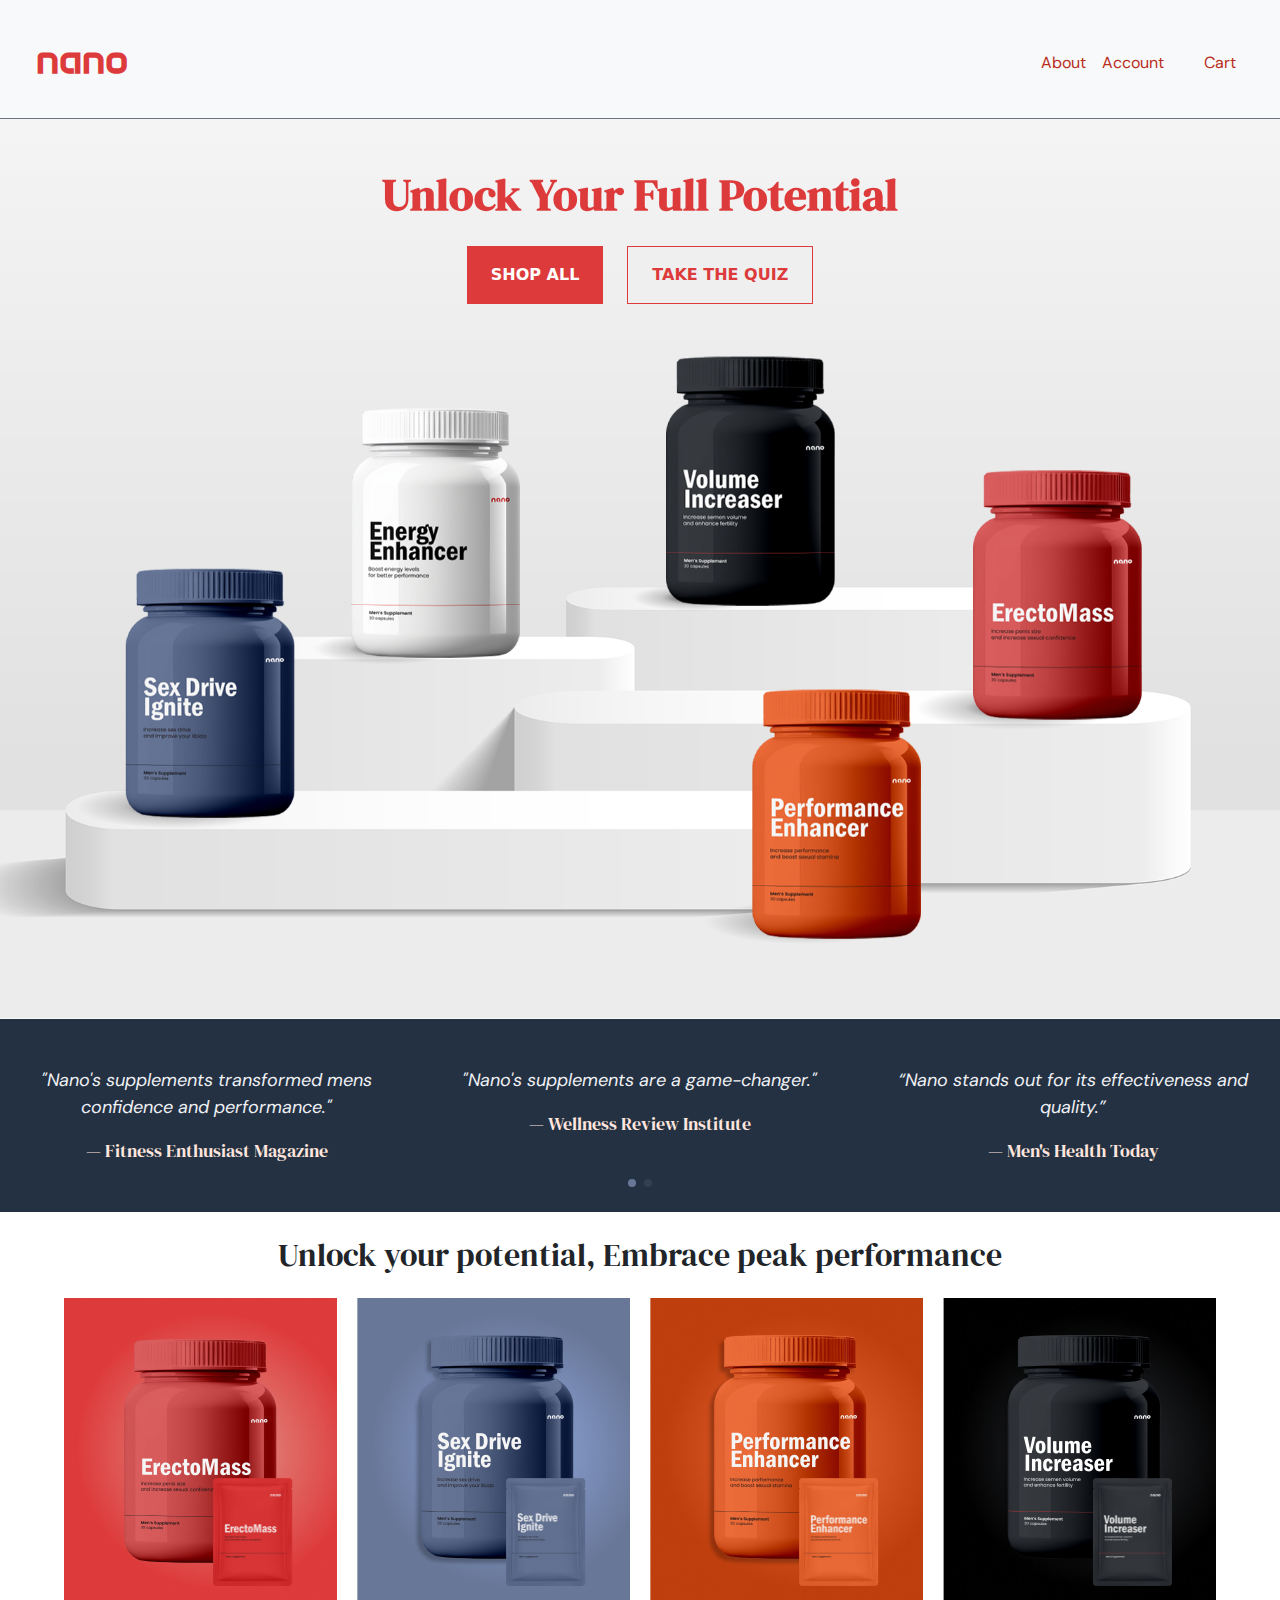
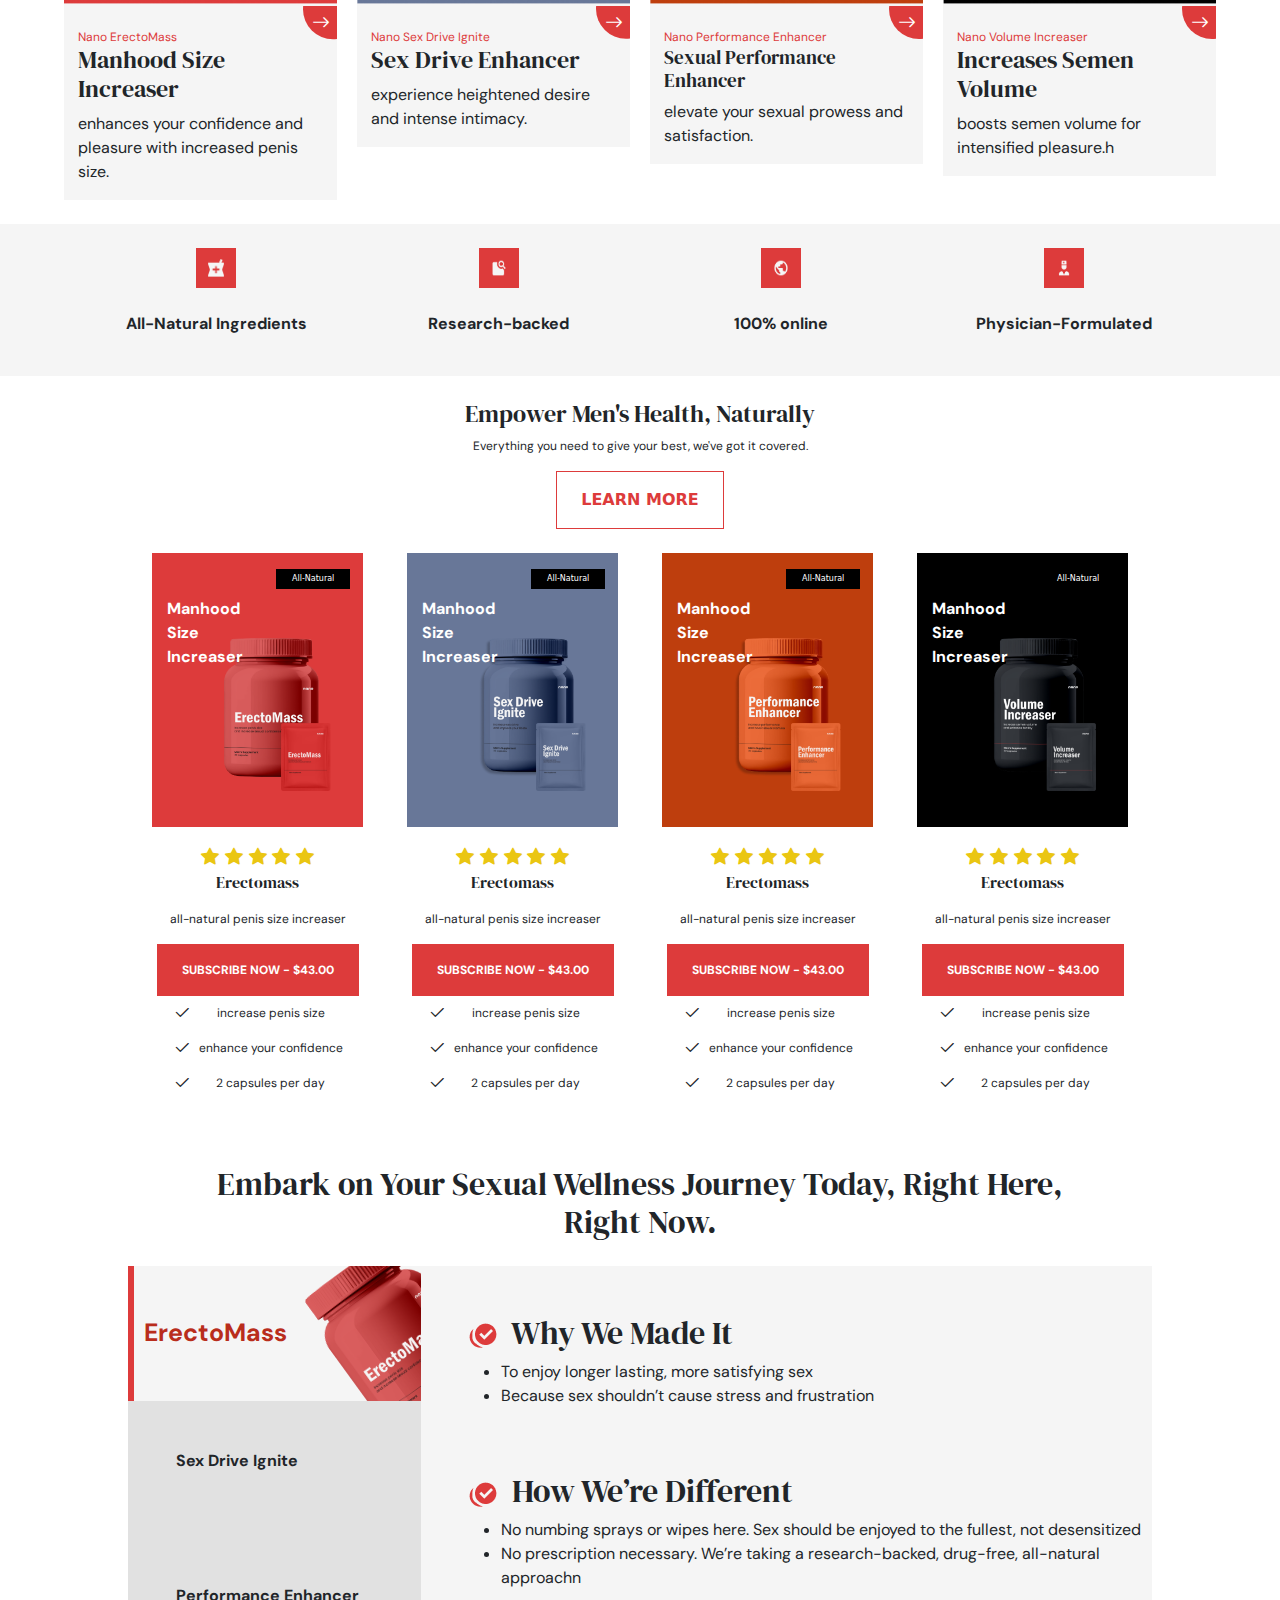
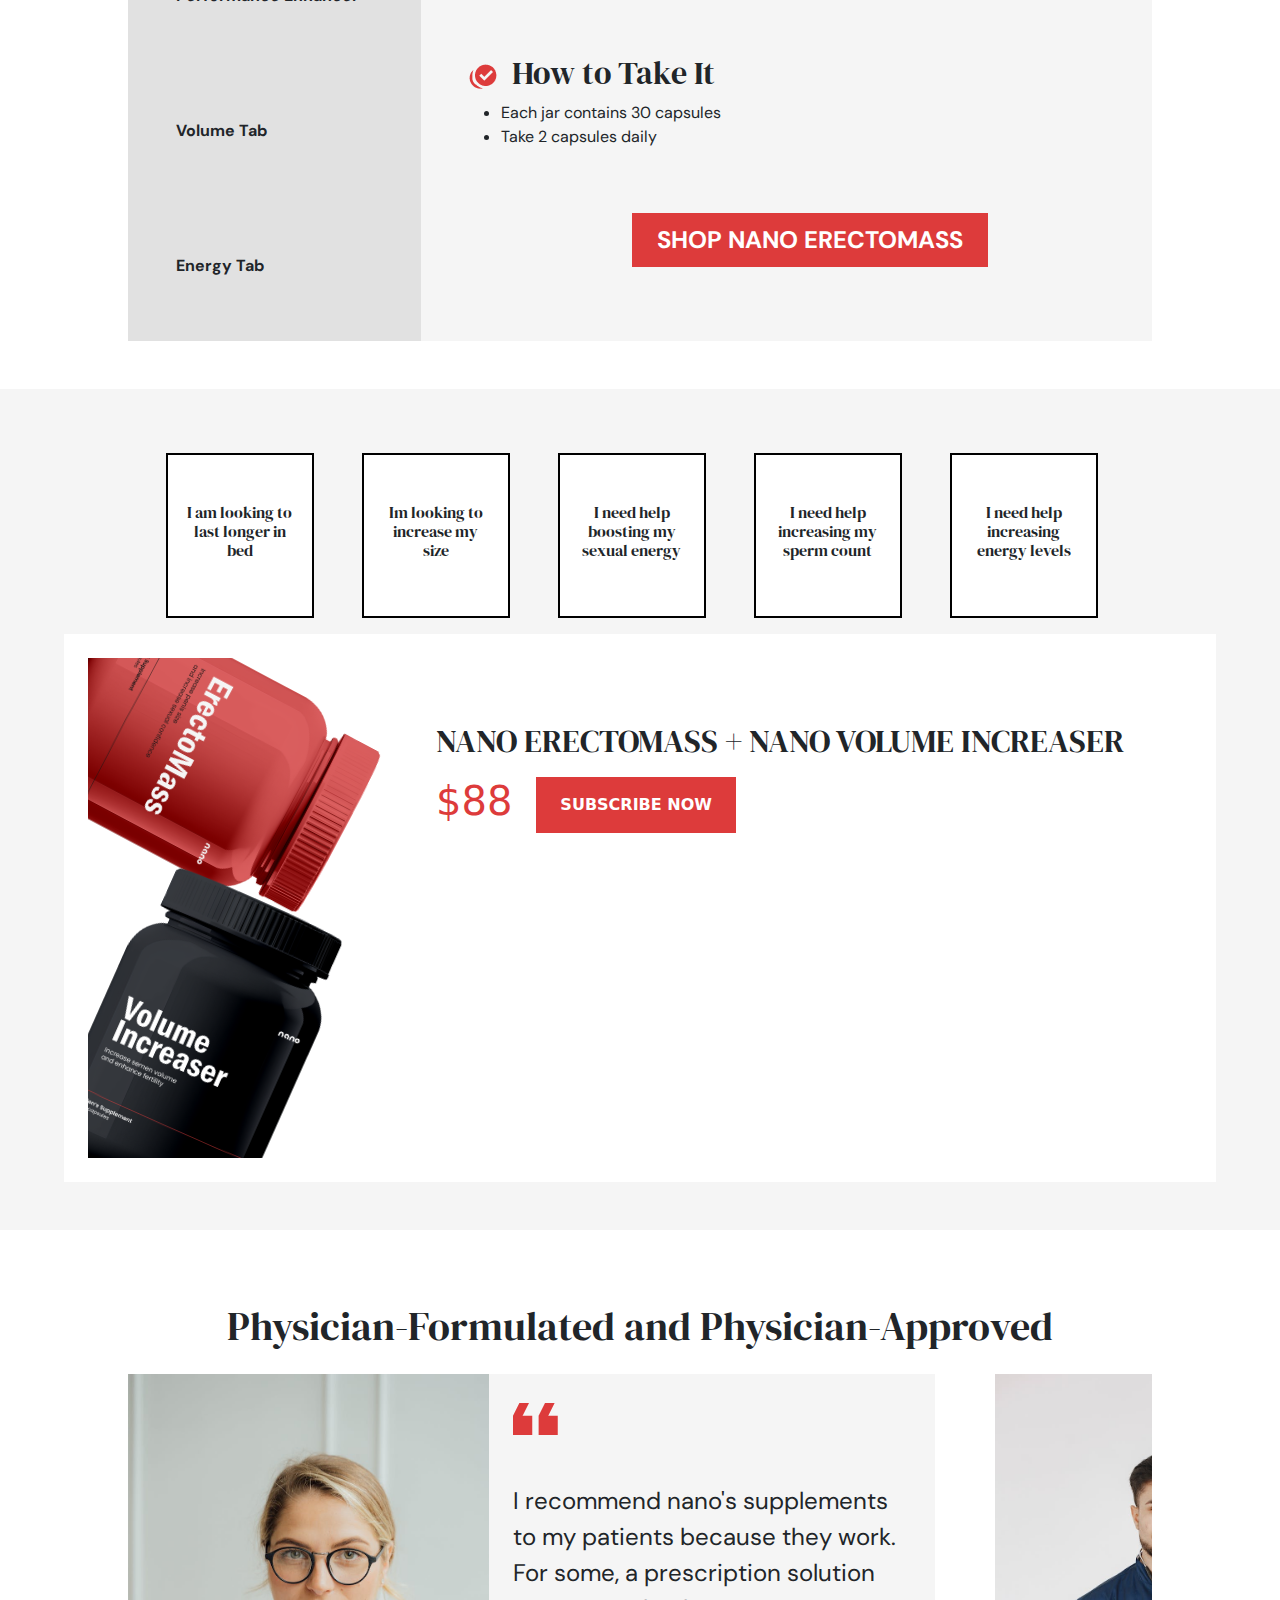
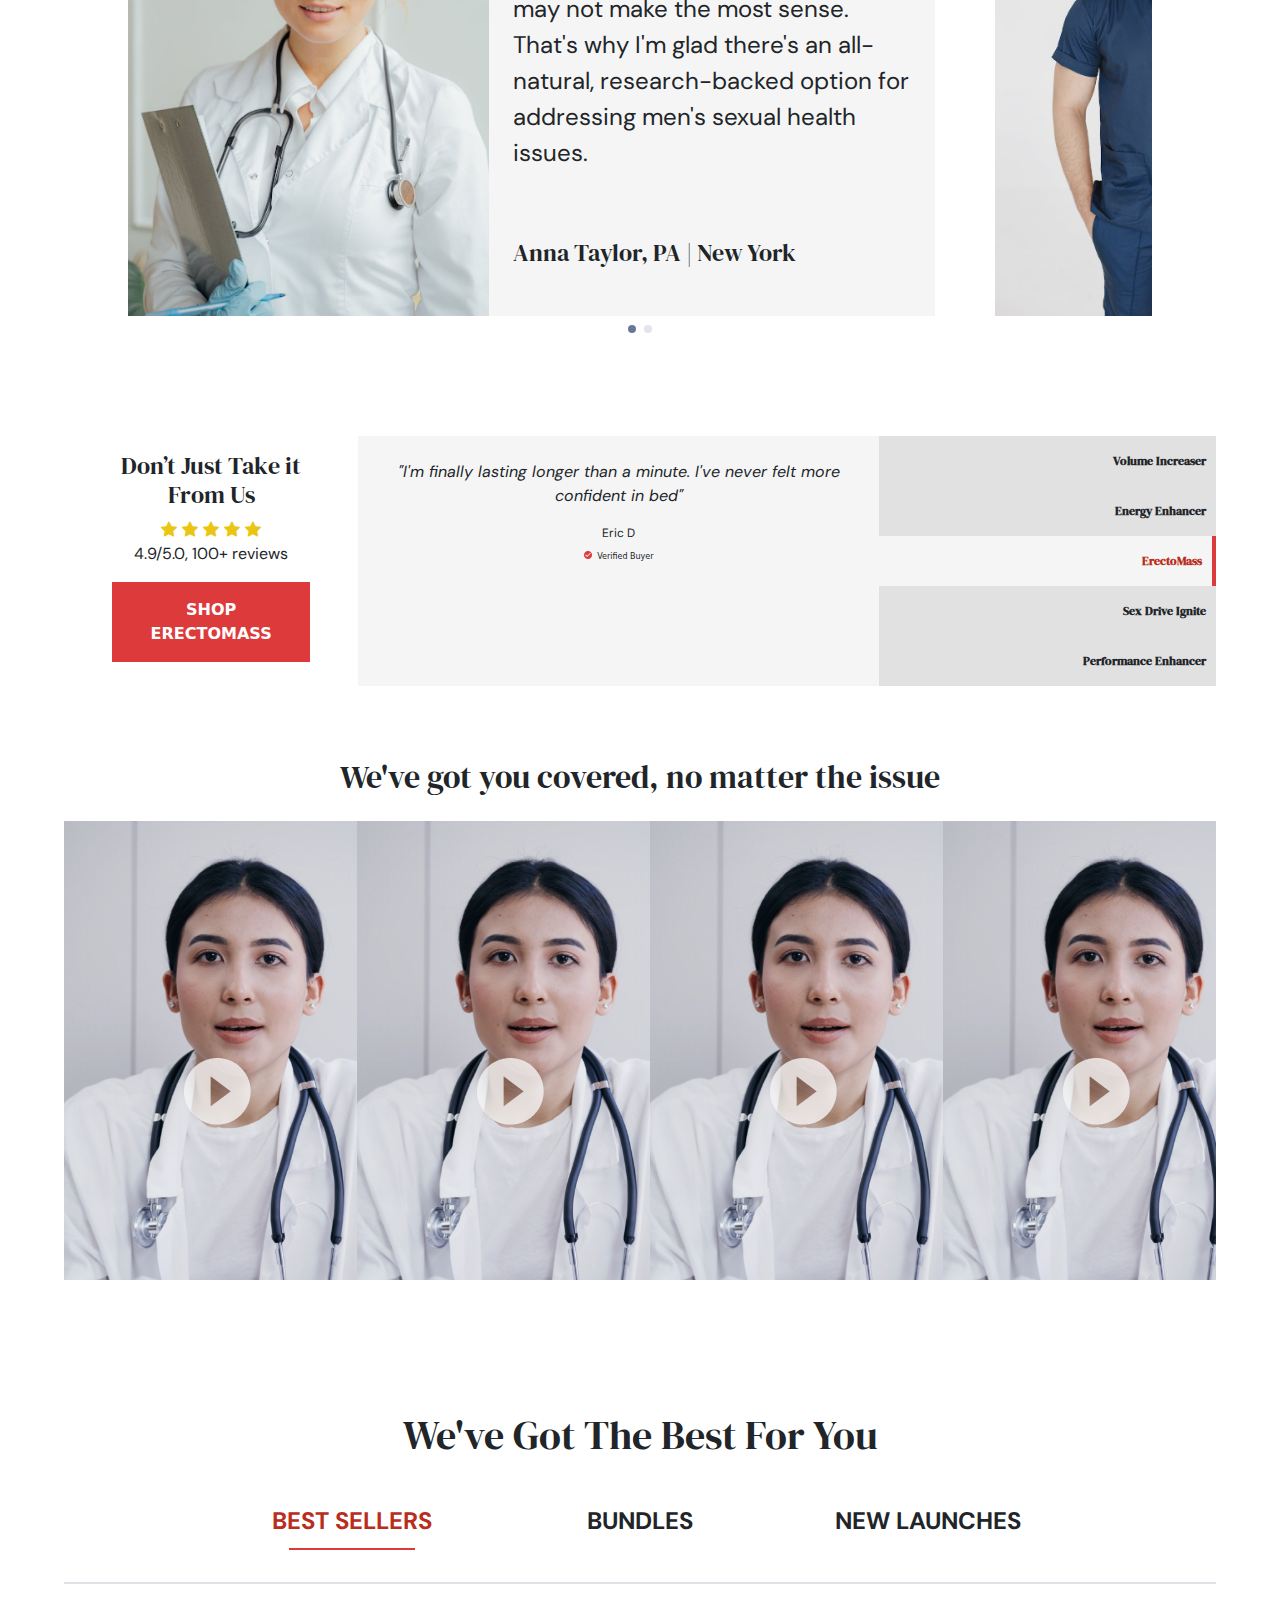
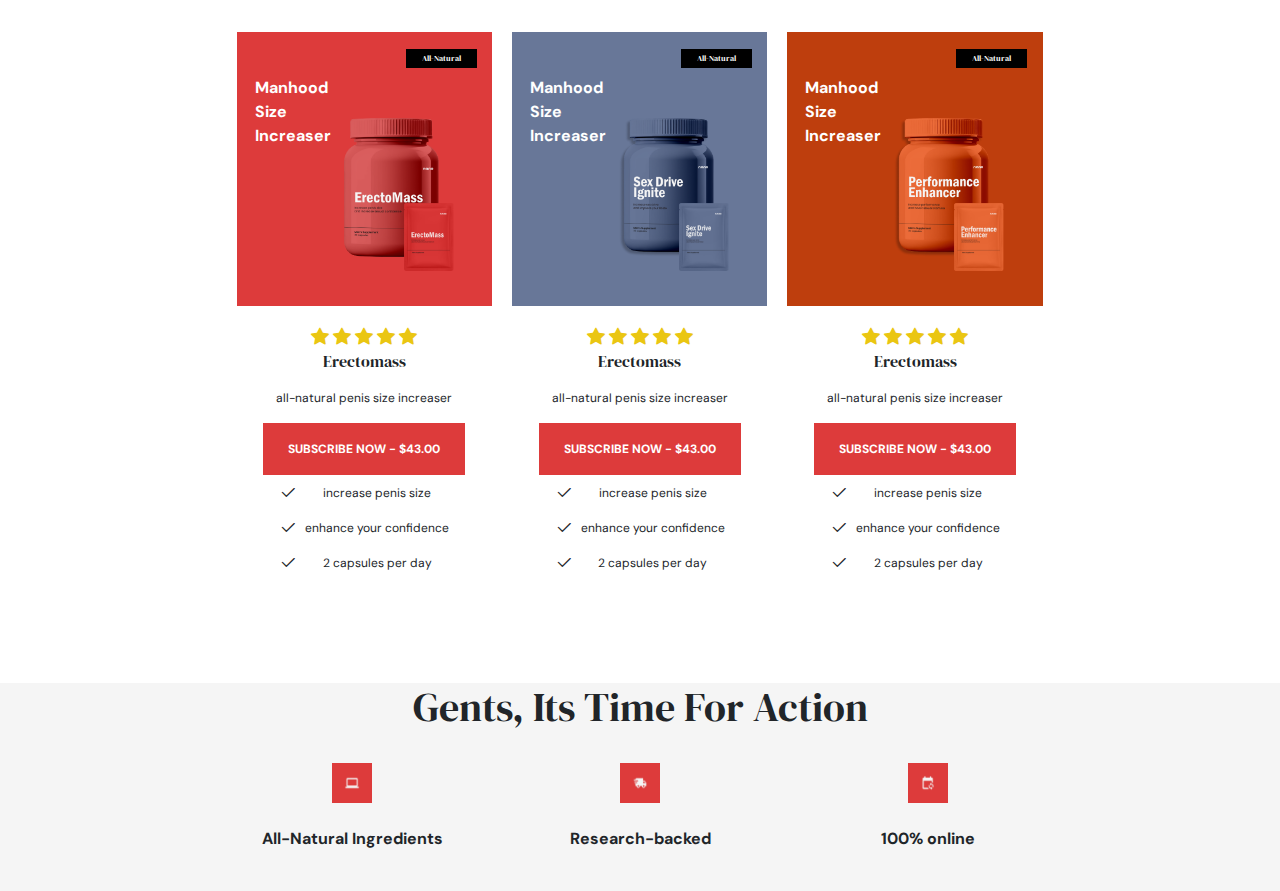
==== commit 648c0c9a: "footer" ====
--- a/index.html
+++ b/index.html
@@ -1179,6 +1179,8 @@
               </div>
             </div>
           </div>
+
+          <!-- starts here -->
         </div>
       </div>
 
@@ -1776,7 +1778,7 @@
       </div>
 
       <div class="w-90 mx-auto overflow-hidden my-5">
-        <h1 class="dmSansDisplay font-32">
+        <h1 class="dmSansDisplay font-32 text-center my-4">
           We've got you covered, no matter the issue
         </h1>
 
@@ -1823,81 +1825,1603 @@
         <!-- modal -->
 
         <div class="modal fade" id="modal-erecto" tabindex="-1">
-          <div class="modal-dialog modal-dialog-centered">
+          <div class="modal-dialog modal-position-right">
             <div class="modal-content bg-coat-girl">
-              <div class="modal-body">
+              <div
+                class="modal-body d-flex flex-column justify-content-between"
+              >
                 <button
                   type="button"
                   class="btn-close"
                   data-bs-dismiss="modal"
                   aria-label="Close"
                 ></button>
+                <div
+                  class="d-flex justify-content-center align-items-center gap-4 bg-white mx-auto p-3"
+                >
+                  <div
+                    class="bg-theme modal-bg-width d-flex justify-content-center align-items-center"
+                  >
+                    <img src="./images/bottles/erectomass.png" class="h-10vh" />
+                  </div>
+                  <div>
+                    <p class="dmSansDisplay font-12">ErectoMass</p>
+                    <p class="text-theme font-12">$43</p>
+                  </div>
+                  <div>
+                    <button class="bg-theme text-white border-0 px-4 py-3">
+                      SHOP
+                    </button>
+                  </div>
+                </div>
               </div>
             </div>
           </div>
         </div>
 
-        <div class="modal fade" id="modal-erecto" tabindex="-1">
-          <div class="modal-dialog modal-dialog-centered">
+        <div class="modal fade" id="modal-ignite" tabindex="-1">
+          <div class="modal-dialog modal-position-right">
             <div class="modal-content bg-coat-girl">
-              <div class="modal-body">
+              <div
+                class="modal-body d-flex flex-column justify-content-between"
+              >
                 <button
                   type="button"
                   class="btn-close"
                   data-bs-dismiss="modal"
                   aria-label="Close"
                 ></button>
+                <div
+                  class="d-flex justify-content-center align-items-center gap-4 bg-white mx-auto p-3"
+                  style="width: max-content"
+                >
+                  <div
+                    class="bg-ignite modal-bg-width d-flex justify-content-center align-items-center"
+                  >
+                    <img
+                      src="./images/bottles/sex drive ignite.png"
+                      class="h-10vh"
+                    />
+                  </div>
+                  <div>
+                    <p class="dmSansDisplay font-12">Sex Drive Ignite</p>
+                    <p class="text-theme font-12">$45</p>
+                  </div>
+                  <div>
+                    <button class="bg-theme text-white border-0 px-4 py-3">
+                      SHOP
+                    </button>
+                  </div>
+                </div>
               </div>
             </div>
           </div>
         </div>
 
-        <div class="modal fade" id="modal-erecto" tabindex="-1">
-          <div class="modal-dialog modal-dialog-centered">
+        <div class="modal fade" id="modal-enhancer" tabindex="-1">
+          <div class="modal-dialog modal-position-right">
             <div class="modal-content bg-coat-girl">
-              <div class="modal-body">
+              <div
+                class="modal-body d-flex flex-column justify-content-between"
+              >
                 <button
                   type="button"
                   class="btn-close"
                   data-bs-dismiss="modal"
                   aria-label="Close"
                 ></button>
+                <div
+                  class="d-flex justify-content-center align-items-center gap-4 bg-white mx-auto p-3"
+                  style="width: max-content"
+                >
+                  <div
+                    class="bg-perf-enhancer modal-bg-width d-flex justify-content-center align-items-center"
+                  >
+                    <img
+                      src="./images/bottles/perf-enhancer.png"
+                      class="h-10vh"
+                    />
+                  </div>
+                  <div>
+                    <p class="dmSansDisplay font-12">Performance Enhancer</p>
+                    <p class="text-theme font-12">$44</p>
+                  </div>
+                  <div>
+                    <button class="bg-theme text-white border-0 px-4 py-3">
+                      SHOP
+                    </button>
+                  </div>
+                </div>
               </div>
             </div>
           </div>
         </div>
 
-        <div class="modal fade" id="modal-erecto" tabindex="-1">
-          <div class="modal-dialog modal-dialog-centered">
+        <div class="modal fade" id="modal-increaser" tabindex="-1">
+          <div class="modal-dialog modal-position-right">
             <div class="modal-content bg-coat-girl">
-              <div class="modal-body">
+              <div
+                class="modal-body d-flex flex-column justify-content-between"
+              >
                 <button
                   type="button"
                   class="btn-close"
                   data-bs-dismiss="modal"
                   aria-label="Close"
                 ></button>
+                <div
+                  class="d-flex justify-content-center align-items-center gap-4 bg-white mx-auto p-3"
+                  style="width: max-content"
+                >
+                  <div
+                    class="bg-volume-increaser modal-bg-width d-flex justify-content-center align-items-center"
+                  >
+                    <img
+                      src="./images/bottles/volume-increaser.png"
+                      class="h-10vh"
+                    />
+                  </div>
+                  <div>
+                    <p class="dmSansDisplay font-12">Volume Increaser</p>
+                    <p class="text-theme font-12">$39</p>
+                  </div>
+                  <div>
+                    <button class="bg-theme text-white border-0 px-4 py-3">
+                      SHOP
+                    </button>
+                  </div>
+                </div>
               </div>
             </div>
           </div>
         </div>
 
-        <div class="modal fade" id="modal-erecto" tabindex="-1">
-          <div class="modal-dialog modal-dialog-centered">
+        <div class="modal fade" id="modal-volume" tabindex="-1">
+          <div class="modal-dialog modal-position-right">
             <div class="modal-content bg-coat-girl">
-              <div class="modal-body">
+              <div
+                class="modal-body d-flex flex-column justify-content-between"
+              >
                 <button
                   type="button"
                   class="btn-close"
                   data-bs-dismiss="modal"
                   aria-label="Close"
                 ></button>
+
+                <div
+                  class="d-flex justify-content-center align-items-center gap-4 bg-white mx-auto p-3"
+                  style="width: max-content"
+                >
+                  <div
+                    class="bg-energy-level modal-bg-width d-flex justify-content-center align-items-center"
+                  >
+                    <img
+                      src="./images/bottles/energy-enhancer.png"
+                      class="h-10vh"
+                    />
+                  </div>
+                  <div>
+                    <p class="dmSansDisplay font-12">Energy Enhancer</p>
+                    <p class="text-theme font-12">$47</p>
+                  </div>
+                  <div>
+                    <button class="bg-theme text-white border-0 px-4 py-3">
+                      SHOP
+                    </button>
+                  </div>
+                </div>
               </div>
             </div>
           </div>
         </div>
-
-        <!-- end of modal -->
+      </div>
+      <!-- end of modal -->
+
+      <!-- multi tabs with sliders -->
+
+      <div class="dmSansDisplay w-90 mx-auto">
+        <h1 class="text-center">We've Got The Best For You</h1>
+
+        <div
+          class="nav nav-pills w-100 justify-content-center my-4 border-bottom border-gray border-2"
+          id="v-pills-tab"
+          role="tablist"
+        >
+          <div
+            class="nav-link-tabs-slide active position-relative overflow-hidden rounded-0 border-l-theme py-4"
+            id="best-seller-tab"
+            data-bs-toggle="pill"
+            data-bs-target="#best-seller"
+            type="button"
+            role="tab"
+            aria-controls="v-pills-best-seller"
+            aria-selected="true"
+          >
+            <h1 class="dmSans font-24 text-700 text-center">BEST SELLERS</h1>
+          </div>
+
+          <div
+            class="nav-link-tabs-slide position-relative overflow-hidden rounded-0 border-l-theme py-4"
+            id="bundles-tab"
+            data-bs-toggle="pill"
+            data-bs-target="#bundles"
+            type="button"
+            role="tab"
+            aria-controls="v-pills-bundles"
+            aria-selected="true"
+          >
+            <h1 class="dmSans font-24 text-700 text-center">BUNDLES</h1>
+          </div>
+
+          <div
+            class="nav-link-tabs-slide position-relative overflow-hidden rounded-0 border-l-theme py-4"
+            id="new-launch-tab"
+            data-bs-toggle="pill"
+            data-bs-target="#new-launch"
+            type="button"
+            role="tab"
+            aria-controls="v-pills-new-launch"
+            aria-selected="true"
+          >
+            <h1 class="dmSans font-24 text-700 text-center">NEW LAUNCHES</h1>
+          </div>
+        </div>
+
+        <!-- content -->
+
+        <div
+          class="tab-content w-70 mx-auto"
+          id="v-pills-tabContent"
+          style="height: 675px"
+        >
+          <div
+            class="tab-pane fade show active h-100"
+            id="best-seller"
+            role="tabpanel"
+            aria-labelledby="best-seller-tab"
+          >
+            <div class="d-flex flex-column gap-5 h-100">
+              <div class="swiper swiper-best-offer mt-4">
+                <div class="swiper-wrapper">
+                  <div class="swiper-slide">
+                    <div class="card-max-width d-flex flex-column">
+                      <div class="w-full bg-theme h-274 position-relative">
+                        <img
+                          src="./images/bottles-bg/erectomass/erectomass.png"
+                          class="bottle-size-1"
+                        />
+                        <img
+                          src="./images/bottles-bg/erectomass/erectomass-1.png"
+                          class="erecto-sachet-1"
+                        />
+                        <span
+                          class="dmSans font-16 text-white card-title text-700"
+                          >Manhood Size Increaser</span
+                        >
+                        <span class="bg-black position-absolute all-natural">
+                          <h1 class="font-8 text-white px-1 m-0">
+                            All-Natural
+                          </h1>
+                        </span>
+                      </div>
+                      <div class="my-3">
+                        <i class="bi bi-star-fill" style="color: #eac612"></i>
+                        <i class="bi bi-star-fill" style="color: #eac612"></i>
+                        <i class="bi bi-star-fill" style="color: #eac612"></i>
+                        <i class="bi bi-star-fill" style="color: #eac612"></i>
+                        <i class="bi bi-star-fill" style="color: #eac612"></i>
+
+                        <p class="dmSansDisplay font-16">Erectomass</p>
+                        <p class="font-12 dmSans">
+                          all-natural penis size increaser
+                        </p>
+                        <button
+                          class="text-white px-4 py-3 border-theme fw-bold bg-theme dmSans font-12"
+                          onclick="alert('Hello')"
+                        >
+                          SUBSCRIBE NOW - $43.00
+                        </button>
+
+                        <div>
+                          <table class="table-sm table-borderless mx-auto">
+                            <tbody>
+                              <tr>
+                                <td><i class="bi bi-check2"></i></td>
+                                <td>
+                                  <p class="m-0 dmSans font-12 text-400">
+                                    increase penis size
+                                  </p>
+                                </td>
+                              </tr>
+                              <tr>
+                                <td><i class="bi bi-check2"></i></td>
+                                <td>
+                                  <p class="m-0 dmSans font-12 text-400">
+                                    enhance your confidence
+                                  </p>
+                                </td>
+                              </tr>
+                              <tr>
+                                <td><i class="bi bi-check2"></i></td>
+                                <td>
+                                  <p class="m-0 dmSans font-12 text-400">
+                                    2 capsules per day
+                                  </p>
+                                </td>
+                              </tr>
+                            </tbody>
+                          </table>
+                        </div>
+                      </div>
+                    </div>
+                  </div>
+
+                  <div class="swiper-slide">
+                    <div class="card-max-width d-flex flex-column">
+                      <div class="w-full bg-ignite h-274 position-relative">
+                        <img
+                          src="./images/bottles-bg/ignite-drive/sex drive ignite.png"
+                          class="bottle-size-1"
+                        />
+                        <img
+                          src="./images/bottles-bg/ignite-drive/sex drive ignite-1.png"
+                          class="erecto-sachet-1"
+                        />
+                        <span
+                          class="dmSans font-16 text-white card-title text-700"
+                          >Manhood Size Increaser</span
+                        >
+                        <span class="bg-black position-absolute all-natural">
+                          <h1 class="font-8 text-white px-1 m-0">
+                            All-Natural
+                          </h1>
+                        </span>
+                      </div>
+                      <div class="my-3">
+                        <i class="bi bi-star-fill" style="color: #eac612"></i>
+                        <i class="bi bi-star-fill" style="color: #eac612"></i>
+                        <i class="bi bi-star-fill" style="color: #eac612"></i>
+                        <i class="bi bi-star-fill" style="color: #eac612"></i>
+                        <i class="bi bi-star-fill" style="color: #eac612"></i>
+
+                        <p class="dmSansDisplay font-16">Erectomass</p>
+                        <p class="font-12 dmSans">
+                          all-natural penis size increaser
+                        </p>
+                        <button
+                          class="text-white px-4 py-3 border-theme fw-bold bg-theme dmSans font-12"
+                        >
+                          SUBSCRIBE NOW - $43.00
+                        </button>
+
+                        <div>
+                          <table class="table-sm table-borderless mx-auto">
+                            <tbody>
+                              <tr>
+                                <td><i class="bi bi-check2"></i></td>
+                                <td>
+                                  <p class="m-0 dmSans font-12 text-400">
+                                    increase penis size
+                                  </p>
+                                </td>
+                              </tr>
+                              <tr>
+                                <td><i class="bi bi-check2"></i></td>
+                                <td>
+                                  <p class="m-0 dmSans font-12 text-400">
+                                    enhance your confidence
+                                  </p>
+                                </td>
+                              </tr>
+                              <tr>
+                                <td><i class="bi bi-check2"></i></td>
+                                <td>
+                                  <p class="m-0 dmSans font-12 text-400">
+                                    2 capsules per day
+                                  </p>
+                                </td>
+                              </tr>
+                            </tbody>
+                          </table>
+                        </div>
+                      </div>
+                    </div>
+                  </div>
+
+                  <div class="swiper-slide">
+                    <div class="card-max-width d-flex flex-column">
+                      <div
+                        class="w-full bg-perf-enhancer h-274 position-relative"
+                      >
+                        <img
+                          src="./images/bottles-bg/enhancer/performance enhancer.png"
+                          class="bottle-size-1"
+                        />
+                        <img
+                          src="./images/bottles-bg/enhancer/performance enhancer-1.png"
+                          class="erecto-sachet-1"
+                        />
+                        <span
+                          class="dmSans font-16 text-white card-title text-700"
+                          >Manhood Size Increaser</span
+                        >
+                        <span class="bg-black position-absolute all-natural">
+                          <h1 class="font-8 text-white px-1 m-0">
+                            All-Natural
+                          </h1>
+                        </span>
+                      </div>
+                      <div class="my-3">
+                        <i class="bi bi-star-fill" style="color: #eac612"></i>
+                        <i class="bi bi-star-fill" style="color: #eac612"></i>
+                        <i class="bi bi-star-fill" style="color: #eac612"></i>
+                        <i class="bi bi-star-fill" style="color: #eac612"></i>
+                        <i class="bi bi-star-fill" style="color: #eac612"></i>
+
+                        <p class="dmSansDisplay font-16">Erectomass</p>
+                        <p class="font-12 dmSans">
+                          all-natural penis size increaser
+                        </p>
+                        <button
+                          class="text-white px-4 py-3 border-theme fw-bold bg-theme dmSans font-12"
+                        >
+                          SUBSCRIBE NOW - $43.00
+                        </button>
+
+                        <div>
+                          <table class="table-sm table-borderless mx-auto">
+                            <tbody>
+                              <tr>
+                                <td><i class="bi bi-check2"></i></td>
+                                <td>
+                                  <p class="m-0 dmSans font-12 text-400">
+                                    increase penis size
+                                  </p>
+                                </td>
+                              </tr>
+                              <tr>
+                                <td><i class="bi bi-check2"></i></td>
+                                <td>
+                                  <p class="m-0 dmSans font-12 text-400">
+                                    enhance your confidence
+                                  </p>
+                                </td>
+                              </tr>
+                              <tr>
+                                <td><i class="bi bi-check2"></i></td>
+                                <td>
+                                  <p class="m-0 dmSans font-12 text-400">
+                                    2 capsules per day
+                                  </p>
+                                </td>
+                              </tr>
+                            </tbody>
+                          </table>
+                        </div>
+                      </div>
+                    </div>
+                  </div>
+
+                  <div class="swiper-slide">
+                    <div class="card-max-width d-flex flex-column">
+                      <div
+                        class="w-full bg-volume-increaser h-274 position-relative"
+                      >
+                        <img
+                          src="./images/bottles-bg/increaser/volume increaser.png"
+                          class="bottle-size-1"
+                        />
+                        <img
+                          src="./images/bottles-bg/increaser/volume increaser-1.png"
+                          class="erecto-sachet-1"
+                        />
+                        <span
+                          class="dmSans font-16 text-white card-title text-700"
+                          >Manhood Size Increaser</span
+                        >
+                        <span class="bg-black position-absolute all-natural">
+                          <h1 class="font-8 text-white px-1 m-0">
+                            All-Natural
+                          </h1>
+                        </span>
+                      </div>
+                      <div class="my-3">
+                        <i class="bi bi-star-fill" style="color: #eac612"></i>
+                        <i class="bi bi-star-fill" style="color: #eac612"></i>
+                        <i class="bi bi-star-fill" style="color: #eac612"></i>
+                        <i class="bi bi-star-fill" style="color: #eac612"></i>
+                        <i class="bi bi-star-fill" style="color: #eac612"></i>
+
+                        <p class="dmSansDisplay font-16">Erectomass</p>
+                        <p class="font-12 dmSans">
+                          all-natural penis size increaser
+                        </p>
+                        <button
+                          class="text-white px-4 py-3 border-theme fw-bold bg-theme dmSans font-12"
+                        >
+                          SUBSCRIBE NOW - $43.00
+                        </button>
+
+                        <div>
+                          <table class="table-sm table-borderless mx-auto">
+                            <tbody>
+                              <tr>
+                                <td><i class="bi bi-check2"></i></td>
+                                <td>
+                                  <p class="m-0 dmSans font-12 text-400">
+                                    increase penis size
+                                  </p>
+                                </td>
+                              </tr>
+                              <tr>
+                                <td><i class="bi bi-check2"></i></td>
+                                <td>
+                                  <p class="m-0 dmSans font-12 text-400">
+                                    enhance your confidence
+                                  </p>
+                                </td>
+                              </tr>
+                              <tr>
+                                <td><i class="bi bi-check2"></i></td>
+                                <td>
+                                  <p class="m-0 dmSans font-12 text-400">
+                                    2 capsules per day
+                                  </p>
+                                </td>
+                              </tr>
+                            </tbody>
+                          </table>
+                        </div>
+                      </div>
+                    </div>
+                  </div>
+
+                  <div class="swiper-slide">
+                    <div class="container d-flex flex-column">
+                      <div
+                        class="w-full bg-energy-level h-274 position-relative"
+                      >
+                        <img
+                          src="./images/bottles-bg/enhancer-2/energy enhancer.png"
+                          class="bottle-size-1"
+                        />
+                        <img
+                          src="./images/bottles-bg/enhancer-2/energy enhancer-1.png"
+                          class="erecto-sachet-1"
+                        />
+                        <span
+                          class="dmSans font-16 text-white card-title text-700"
+                          >Manhood Size Increaser</span
+                        >
+                        <span class="bg-black position-absolute all-natural">
+                          <h1 class="font-8 text-white px-1 m-0">
+                            All-Natural
+                          </h1>
+                        </span>
+                      </div>
+                      <div class="my-3">
+                        <i class="bi bi-star-fill" style="color: #eac612"></i>
+                        <i class="bi bi-star-fill" style="color: #eac612"></i>
+                        <i class="bi bi-star-fill" style="color: #eac612"></i>
+                        <i class="bi bi-star-fill" style="color: #eac612"></i>
+                        <i class="bi bi-star-fill" style="color: #eac612"></i>
+
+                        <p class="dmSansDisplay font-16">Erectomass</p>
+                        <p class="font-12 dmSans">
+                          all-natural penis size increaser
+                        </p>
+                        <button
+                          class="text-white px-4 py-3 border-theme fw-bold bg-theme dmSans font-12"
+                        >
+                          SUBSCRIBE NOW - $43.00
+                        </button>
+
+                        <div>
+                          <table class="table-sm table-borderless mx-auto">
+                            <tbody>
+                              <tr>
+                                <td><i class="bi bi-check2"></i></td>
+                                <td>
+                                  <p class="m-0 dmSans font-12 text-400">
+                                    increase penis size
+                                  </p>
+                                </td>
+                              </tr>
+                              <tr>
+                                <td><i class="bi bi-check2"></i></td>
+                                <td>
+                                  <p class="m-0 dmSans font-12 text-400">
+                                    enhance your confidence
+                                  </p>
+                                </td>
+                              </tr>
+                              <tr>
+                                <td><i class="bi bi-check2"></i></td>
+                                <td>
+                                  <p class="m-0 dmSans font-12 text-400">
+                                    2 capsules per day
+                                  </p>
+                                </td>
+                              </tr>
+                            </tbody>
+                          </table>
+                        </div>
+                      </div>
+                    </div>
+                  </div>
+                  <div class="sub-slide-next"></div>
+                  <div class="swiper-button-next2"></div>
+                </div>
+              </div>
+            </div>
+          </div>
+          <div
+            class="tab-pane fade"
+            id="bundles"
+            role="tabpanel"
+            aria-labelledby="bundles-tab"
+          >
+            <div class="d-flex flex-column gap-5">
+              <div class="d-flex flex-column gap-5 h-100">
+                <div class="swiper swiper-best-offer mt-4">
+                  <div class="swiper-wrapper">
+                    <div class="swiper-slide">
+                      <div class="card-max-width d-flex flex-column">
+                        <div class="w-full bg-theme h-274 position-relative">
+                          <img
+                            src="./images/bottles-bg/erectomass/erectomass.png"
+                            class="triple-bottle-1"
+                          />
+                          <img
+                            src="./images/bottles-bg/erectomass/erectomass.png"
+                            class="triple-bottle-2"
+                          />
+                          <img
+                            src="./images/bottles-bg/erectomass/erectomass.png"
+                            class="triple-bottle-3"
+                          />
+
+                          <span
+                            class="dmSans font-16 text-white card-title text-700"
+                            >Manhood Size Increaser</span
+                          >
+                          <span class="bg-black position-absolute all-natural">
+                            <h1 class="font-8 text-white px-1 m-0">
+                              All-Natural
+                            </h1>
+                          </span>
+                        </div>
+                        <div class="my-3">
+                          <i class="bi bi-star-fill" style="color: #eac612"></i>
+                          <i class="bi bi-star-fill" style="color: #eac612"></i>
+                          <i class="bi bi-star-fill" style="color: #eac612"></i>
+                          <i class="bi bi-star-fill" style="color: #eac612"></i>
+                          <i class="bi bi-star-fill" style="color: #eac612"></i>
+
+                          <p class="dmSansDisplay font-16">Erectomass</p>
+                          <p class="font-12 dmSans">
+                            all-natural penis size increaser
+                          </p>
+                          <button
+                            class="text-white px-4 py-3 border-theme fw-bold bg-theme dmSans font-12"
+                            onclick="alert('Hello')"
+                          >
+                            SUBSCRIBE NOW - $43.00
+                          </button>
+
+                          <div>
+                            <table class="table-sm table-borderless mx-auto">
+                              <tbody>
+                                <tr>
+                                  <td><i class="bi bi-check2"></i></td>
+                                  <td>
+                                    <p class="m-0 dmSans font-12 text-400">
+                                      increase penis size
+                                    </p>
+                                  </td>
+                                </tr>
+                                <tr>
+                                  <td><i class="bi bi-check2"></i></td>
+                                  <td>
+                                    <p class="m-0 dmSans font-12 text-400">
+                                      enhance your confidence
+                                    </p>
+                                  </td>
+                                </tr>
+                                <tr>
+                                  <td><i class="bi bi-check2"></i></td>
+                                  <td>
+                                    <p class="m-0 dmSans font-12 text-400">
+                                      2 capsules per day
+                                    </p>
+                                  </td>
+                                </tr>
+                              </tbody>
+                            </table>
+                          </div>
+                        </div>
+                      </div>
+                    </div>
+
+                    <div class="swiper-slide">
+                      <div class="card-max-width d-flex flex-column">
+                        <div class="w-full bg-ignite h-274 position-relative">
+                          <img
+                            src="./images/bottles-bg/ignite-drive/sex drive ignite.png"
+                            class="triple-bottle-1"
+                          />
+                          <img
+                            src="./images/bottles-bg/ignite-drive/sex drive ignite.png"
+                            class="triple-bottle-2"
+                          />
+                          <img
+                            src="./images/bottles-bg/ignite-drive/sex drive ignite.png"
+                            class="triple-bottle-3"
+                          />
+
+                          <span
+                            class="dmSans font-16 text-white card-title text-700"
+                            >Manhood Size Increaser</span
+                          >
+                          <span class="bg-black position-absolute all-natural">
+                            <h1 class="font-8 text-white px-1 m-0">
+                              All-Natural
+                            </h1>
+                          </span>
+                        </div>
+                        <div class="my-3">
+                          <i class="bi bi-star-fill" style="color: #eac612"></i>
+                          <i class="bi bi-star-fill" style="color: #eac612"></i>
+                          <i class="bi bi-star-fill" style="color: #eac612"></i>
+                          <i class="bi bi-star-fill" style="color: #eac612"></i>
+                          <i class="bi bi-star-fill" style="color: #eac612"></i>
+
+                          <p class="dmSansDisplay font-16">Erectomass</p>
+                          <p class="font-12 dmSans">
+                            all-natural penis size increaser
+                          </p>
+                          <button
+                            class="text-white px-4 py-3 border-theme fw-bold bg-theme dmSans font-12"
+                          >
+                            SUBSCRIBE NOW - $43.00
+                          </button>
+
+                          <div>
+                            <table class="table-sm table-borderless mx-auto">
+                              <tbody>
+                                <tr>
+                                  <td><i class="bi bi-check2"></i></td>
+                                  <td>
+                                    <p class="m-0 dmSans font-12 text-400">
+                                      increase penis size
+                                    </p>
+                                  </td>
+                                </tr>
+                                <tr>
+                                  <td><i class="bi bi-check2"></i></td>
+                                  <td>
+                                    <p class="m-0 dmSans font-12 text-400">
+                                      enhance your confidence
+                                    </p>
+                                  </td>
+                                </tr>
+                                <tr>
+                                  <td><i class="bi bi-check2"></i></td>
+                                  <td>
+                                    <p class="m-0 dmSans font-12 text-400">
+                                      2 capsules per day
+                                    </p>
+                                  </td>
+                                </tr>
+                              </tbody>
+                            </table>
+                          </div>
+                        </div>
+                      </div>
+                    </div>
+
+                    <div class="swiper-slide">
+                      <div class="card-max-width d-flex flex-column">
+                        <div
+                          class="w-full bg-perf-enhancer h-274 position-relative"
+                        >
+                          <img
+                            src="./images/bottles-bg/enhancer/performance enhancer.png"
+                            class="triple-bottle-1"
+                          />
+                          <img
+                            src="./images/bottles-bg/enhancer/performance enhancer.png"
+                            class="triple-bottle-2"
+                          />
+
+                          <img
+                            src="./images/bottles-bg/enhancer/performance enhancer.png"
+                            class="triple-bottle-3"
+                          />
+
+                          <span
+                            class="dmSans font-16 text-white card-title text-700"
+                            >Manhood Size Increaser</span
+                          >
+                          <span class="bg-black position-absolute all-natural">
+                            <h1 class="font-8 text-white px-1 m-0">
+                              All-Natural
+                            </h1>
+                          </span>
+                        </div>
+                        <div class="my-3">
+                          <i class="bi bi-star-fill" style="color: #eac612"></i>
+                          <i class="bi bi-star-fill" style="color: #eac612"></i>
+                          <i class="bi bi-star-fill" style="color: #eac612"></i>
+                          <i class="bi bi-star-fill" style="color: #eac612"></i>
+                          <i class="bi bi-star-fill" style="color: #eac612"></i>
+
+                          <p class="dmSansDisplay font-16">Erectomass</p>
+                          <p class="font-12 dmSans">
+                            all-natural penis size increaser
+                          </p>
+                          <button
+                            class="text-white px-4 py-3 border-theme fw-bold bg-theme dmSans font-12"
+                          >
+                            SUBSCRIBE NOW - $43.00
+                          </button>
+
+                          <div>
+                            <table class="table-sm table-borderless mx-auto">
+                              <tbody>
+                                <tr>
+                                  <td><i class="bi bi-check2"></i></td>
+                                  <td>
+                                    <p class="m-0 dmSans font-12 text-400">
+                                      increase penis size
+                                    </p>
+                                  </td>
+                                </tr>
+                                <tr>
+                                  <td><i class="bi bi-check2"></i></td>
+                                  <td>
+                                    <p class="m-0 dmSans font-12 text-400">
+                                      enhance your confidence
+                                    </p>
+                                  </td>
+                                </tr>
+                                <tr>
+                                  <td><i class="bi bi-check2"></i></td>
+                                  <td>
+                                    <p class="m-0 dmSans font-12 text-400">
+                                      2 capsules per day
+                                    </p>
+                                  </td>
+                                </tr>
+                              </tbody>
+                            </table>
+                          </div>
+                        </div>
+                      </div>
+                    </div>
+
+                    <div class="swiper-slide">
+                      <div class="card-max-width d-flex flex-column">
+                        <div
+                          class="w-full bg-volume-increaser h-274 position-relative"
+                        >
+                          <img
+                            src="./images/bottles-bg/increaser/volume increaser.png"
+                            class="triple-bottle-1"
+                          />
+
+                          <img
+                            src="./images/bottles-bg/increaser/volume increaser.png"
+                            class="triple-bottle-2"
+                          />
+
+                          <img
+                            src="./images/bottles-bg/increaser/volume increaser.png"
+                            class="triple-bottle-3"
+                          />
+
+                          <span
+                            class="dmSans font-16 text-white card-title text-700"
+                            >Manhood Size Increaser</span
+                          >
+                          <span class="bg-black position-absolute all-natural">
+                            <h1 class="font-8 text-white px-1 m-0">
+                              All-Natural
+                            </h1>
+                          </span>
+                        </div>
+                        <div class="my-3">
+                          <i class="bi bi-star-fill" style="color: #eac612"></i>
+                          <i class="bi bi-star-fill" style="color: #eac612"></i>
+                          <i class="bi bi-star-fill" style="color: #eac612"></i>
+                          <i class="bi bi-star-fill" style="color: #eac612"></i>
+                          <i class="bi bi-star-fill" style="color: #eac612"></i>
+
+                          <p class="dmSansDisplay font-16">Erectomass</p>
+                          <p class="font-12 dmSans">
+                            all-natural penis size increaser
+                          </p>
+                          <button
+                            class="text-white px-4 py-3 border-theme fw-bold bg-theme dmSans font-12"
+                          >
+                            SUBSCRIBE NOW - $43.00
+                          </button>
+
+                          <div>
+                            <table class="table-sm table-borderless mx-auto">
+                              <tbody>
+                                <tr>
+                                  <td><i class="bi bi-check2"></i></td>
+                                  <td>
+                                    <p class="m-0 dmSans font-12 text-400">
+                                      increase penis size
+                                    </p>
+                                  </td>
+                                </tr>
+                                <tr>
+                                  <td><i class="bi bi-check2"></i></td>
+                                  <td>
+                                    <p class="m-0 dmSans font-12 text-400">
+                                      enhance your confidence
+                                    </p>
+                                  </td>
+                                </tr>
+                                <tr>
+                                  <td><i class="bi bi-check2"></i></td>
+                                  <td>
+                                    <p class="m-0 dmSans font-12 text-400">
+                                      2 capsules per day
+                                    </p>
+                                  </td>
+                                </tr>
+                              </tbody>
+                            </table>
+                          </div>
+                        </div>
+                      </div>
+                    </div>
+
+                    <div class="swiper-slide">
+                      <div class="container d-flex flex-column">
+                        <div
+                          class="w-full bg-energy-level h-274 position-relative"
+                        >
+                          <img
+                            src="./images/bottles-bg/enhancer-2/energy enhancer.png"
+                            class="triple-bottle-1"
+                          />
+
+                          <img
+                            src="./images/bottles-bg/enhancer-2/energy enhancer.png"
+                            class="triple-bottle-2"
+                          />
+
+                          <img
+                            src="./images/bottles-bg/enhancer-2/energy enhancer.png"
+                            class="triple-bottle-3"
+                          />
+
+                          <span
+                            class="dmSans font-16 text-white card-title text-700"
+                            >Manhood Size Increaser</span
+                          >
+                          <span class="bg-black position-absolute all-natural">
+                            <h1 class="font-8 text-white px-1 m-0">
+                              All-Natural
+                            </h1>
+                          </span>
+                        </div>
+                        <div class="my-3">
+                          <i class="bi bi-star-fill" style="color: #eac612"></i>
+                          <i class="bi bi-star-fill" style="color: #eac612"></i>
+                          <i class="bi bi-star-fill" style="color: #eac612"></i>
+                          <i class="bi bi-star-fill" style="color: #eac612"></i>
+                          <i class="bi bi-star-fill" style="color: #eac612"></i>
+
+                          <p class="dmSansDisplay font-16">Erectomass</p>
+                          <p class="font-12 dmSans">
+                            all-natural penis size increaser
+                          </p>
+                          <button
+                            class="text-white px-4 py-3 border-theme fw-bold bg-theme dmSans font-12"
+                          >
+                            SUBSCRIBE NOW - $43.00
+                          </button>
+
+                          <div>
+                            <table class="table-sm table-borderless mx-auto">
+                              <tbody>
+                                <tr>
+                                  <td><i class="bi bi-check2"></i></td>
+                                  <td>
+                                    <p class="m-0 dmSans font-12 text-400">
+                                      increase penis size
+                                    </p>
+                                  </td>
+                                </tr>
+                                <tr>
+                                  <td><i class="bi bi-check2"></i></td>
+                                  <td>
+                                    <p class="m-0 dmSans font-12 text-400">
+                                      enhance your confidence
+                                    </p>
+                                  </td>
+                                </tr>
+                                <tr>
+                                  <td><i class="bi bi-check2"></i></td>
+                                  <td>
+                                    <p class="m-0 dmSans font-12 text-400">
+                                      2 capsules per day
+                                    </p>
+                                  </td>
+                                </tr>
+                              </tbody>
+                            </table>
+                          </div>
+                        </div>
+                      </div>
+                    </div>
+                    <div class="swiper-slide">
+                      <div class="container d-flex flex-column">
+                        <div
+                          class="w-full bg-energy-level h-274 position-relative"
+                        >
+                          <img
+                            src="./images/bottles/bundles/libidomax.png"
+                            class="bundle-bottle"
+                          />
+
+                          <span
+                            class="dmSans font-16 text-white card-title text-700"
+                            >Manhood Size Increaser</span
+                          >
+                          <span class="bg-black position-absolute all-natural">
+                            <h1 class="font-8 text-white px-1 m-0">
+                              All-Natural
+                            </h1>
+                          </span>
+                        </div>
+                        <div class="my-3">
+                          <i class="bi bi-star-fill" style="color: #eac612"></i>
+                          <i class="bi bi-star-fill" style="color: #eac612"></i>
+                          <i class="bi bi-star-fill" style="color: #eac612"></i>
+                          <i class="bi bi-star-fill" style="color: #eac612"></i>
+                          <i class="bi bi-star-fill" style="color: #eac612"></i>
+
+                          <p class="dmSansDisplay font-16">Erectomass</p>
+                          <p class="font-12 dmSans">
+                            all-natural penis size increaser
+                          </p>
+                          <button
+                            class="text-white px-4 py-3 border-theme fw-bold bg-theme dmSans font-12"
+                          >
+                            SUBSCRIBE NOW - $43.00
+                          </button>
+
+                          <div>
+                            <table class="table-sm table-borderless mx-auto">
+                              <tbody>
+                                <tr>
+                                  <td><i class="bi bi-check2"></i></td>
+                                  <td>
+                                    <p class="m-0 dmSans font-12 text-400">
+                                      increase penis size
+                                    </p>
+                                  </td>
+                                </tr>
+                                <tr>
+                                  <td><i class="bi bi-check2"></i></td>
+                                  <td>
+                                    <p class="m-0 dmSans font-12 text-400">
+                                      enhance your confidence
+                                    </p>
+                                  </td>
+                                </tr>
+                                <tr>
+                                  <td><i class="bi bi-check2"></i></td>
+                                  <td>
+                                    <p class="m-0 dmSans font-12 text-400">
+                                      2 capsules per day
+                                    </p>
+                                  </td>
+                                </tr>
+                              </tbody>
+                            </table>
+                          </div>
+                        </div>
+                      </div>
+                    </div>
+                    <div class="swiper-slide">
+                      <div class="container d-flex flex-column">
+                        <div
+                          class="w-full bg-energy-level h-274 position-relative"
+                        >
+                          <img
+                            src="./images/bottles/bundles/trio.png"
+                            class="trio-bundle"
+                          />
+
+                          <span
+                            class="dmSans font-16 text-white card-title text-700"
+                            >Manhood Size Increaser</span
+                          >
+                          <span class="bg-black position-absolute all-natural">
+                            <h1 class="font-8 text-white px-1 m-0">
+                              All-Natural
+                            </h1>
+                          </span>
+                        </div>
+                        <div class="my-3">
+                          <i class="bi bi-star-fill" style="color: #eac612"></i>
+                          <i class="bi bi-star-fill" style="color: #eac612"></i>
+                          <i class="bi bi-star-fill" style="color: #eac612"></i>
+                          <i class="bi bi-star-fill" style="color: #eac612"></i>
+                          <i class="bi bi-star-fill" style="color: #eac612"></i>
+
+                          <p class="dmSansDisplay font-16">Erectomass</p>
+                          <p class="font-12 dmSans">
+                            all-natural penis size increaser
+                          </p>
+                          <button
+                            class="text-white px-4 py-3 border-theme fw-bold bg-theme dmSans font-12"
+                          >
+                            SUBSCRIBE NOW - $43.00
+                          </button>
+
+                          <div>
+                            <table class="table-sm table-borderless mx-auto">
+                              <tbody>
+                                <tr>
+                                  <td><i class="bi bi-check2"></i></td>
+                                  <td>
+                                    <p class="m-0 dmSans font-12 text-400">
+                                      increase penis size
+                                    </p>
+                                  </td>
+                                </tr>
+                                <tr>
+                                  <td><i class="bi bi-check2"></i></td>
+                                  <td>
+                                    <p class="m-0 dmSans font-12 text-400">
+                                      enhance your confidence
+                                    </p>
+                                  </td>
+                                </tr>
+                                <tr>
+                                  <td><i class="bi bi-check2"></i></td>
+                                  <td>
+                                    <p class="m-0 dmSans font-12 text-400">
+                                      2 capsules per day
+                                    </p>
+                                  </td>
+                                </tr>
+                              </tbody>
+                            </table>
+                          </div>
+                        </div>
+                      </div>
+                    </div>
+                    <div class="swiper-slide">
+                      <div class="container d-flex flex-column">
+                        <div
+                          class="w-full bg-energy-level h-274 position-relative"
+                        >
+                          <img
+                            src="./images/bottles/bundles/peakpro.png"
+                            class="peak-pro"
+                          />
+
+                          <span
+                            class="dmSans font-16 text-white card-title text-700"
+                            >Manhood Size Increaser</span
+                          >
+                          <span class="bg-black position-absolute all-natural">
+                            <h1 class="font-8 text-white px-1 m-0">
+                              All-Natural
+                            </h1>
+                          </span>
+                        </div>
+                        <div class="my-3">
+                          <i class="bi bi-star-fill" style="color: #eac612"></i>
+                          <i class="bi bi-star-fill" style="color: #eac612"></i>
+                          <i class="bi bi-star-fill" style="color: #eac612"></i>
+                          <i class="bi bi-star-fill" style="color: #eac612"></i>
+                          <i class="bi bi-star-fill" style="color: #eac612"></i>
+
+                          <p class="dmSansDisplay font-16">Erectomass</p>
+                          <p class="font-12 dmSans">
+                            all-natural penis size increaser
+                          </p>
+                          <button
+                            class="text-white px-4 py-3 border-theme fw-bold bg-theme dmSans font-12"
+                          >
+                            SUBSCRIBE NOW - $43.00
+                          </button>
+
+                          <div>
+                            <table class="table-sm table-borderless mx-auto">
+                              <tbody>
+                                <tr>
+                                  <td><i class="bi bi-check2"></i></td>
+                                  <td>
+                                    <p class="m-0 dmSans font-12 text-400">
+                                      increase penis size
+                                    </p>
+                                  </td>
+                                </tr>
+                                <tr>
+                                  <td><i class="bi bi-check2"></i></td>
+                                  <td>
+                                    <p class="m-0 dmSans font-12 text-400">
+                                      enhance your confidence
+                                    </p>
+                                  </td>
+                                </tr>
+                                <tr>
+                                  <td><i class="bi bi-check2"></i></td>
+                                  <td>
+                                    <p class="m-0 dmSans font-12 text-400">
+                                      2 capsules per day
+                                    </p>
+                                  </td>
+                                </tr>
+                              </tbody>
+                            </table>
+                          </div>
+                        </div>
+                      </div>
+                    </div>
+                    <div class="swiper-slide">
+                      <div class="container d-flex flex-column">
+                        <div
+                          class="w-full bg-energy-level h-274 position-relative"
+                        >
+                          <img
+                            src="./images/bottles/bundles/promax.png"
+                            class="pro-max"
+                          />
+
+                          <span
+                            class="dmSans font-16 text-white card-title text-700"
+                            >Manhood Size Increaser</span
+                          >
+                          <span class="bg-black position-absolute all-natural">
+                            <h1 class="font-8 text-white px-1 m-0">
+                              All-Natural
+                            </h1>
+                          </span>
+                        </div>
+                        <div class="my-3">
+                          <i class="bi bi-star-fill" style="color: #eac612"></i>
+                          <i class="bi bi-star-fill" style="color: #eac612"></i>
+                          <i class="bi bi-star-fill" style="color: #eac612"></i>
+                          <i class="bi bi-star-fill" style="color: #eac612"></i>
+                          <i class="bi bi-star-fill" style="color: #eac612"></i>
+
+                          <p class="dmSansDisplay font-16">Erectomass</p>
+                          <p class="font-12 dmSans">
+                            all-natural penis size increaser
+                          </p>
+                          <button
+                            class="text-white px-4 py-3 border-theme fw-bold bg-theme dmSans font-12"
+                          >
+                            SUBSCRIBE NOW - $43.00
+                          </button>
+
+                          <div>
+                            <table class="table-sm table-borderless mx-auto">
+                              <tbody>
+                                <tr>
+                                  <td><i class="bi bi-check2"></i></td>
+                                  <td>
+                                    <p class="m-0 dmSans font-12 text-400">
+                                      increase penis size
+                                    </p>
+                                  </td>
+                                </tr>
+                                <tr>
+                                  <td><i class="bi bi-check2"></i></td>
+                                  <td>
+                                    <p class="m-0 dmSans font-12 text-400">
+                                      enhance your confidence
+                                    </p>
+                                  </td>
+                                </tr>
+                                <tr>
+                                  <td><i class="bi bi-check2"></i></td>
+                                  <td>
+                                    <p class="m-0 dmSans font-12 text-400">
+                                      2 capsules per day
+                                    </p>
+                                  </td>
+                                </tr>
+                              </tbody>
+                            </table>
+                          </div>
+                        </div>
+                      </div>
+                    </div>
+
+                    <div class="sub-slide-next"></div>
+                    <div class="swiper-button-next2"></div>
+                  </div>
+                </div>
+              </div>
+            </div>
+          </div>
+          <div
+            class="tab-pane fade"
+            id="new-launch"
+            role="tabpanel"
+            aria-labelledby="new-launch-tab"
+          >
+            <div class="d-flex flex-column gap-5">
+              <div class="swiper swiper-best-offer mt-4">
+                <div class="swiper-wrapper">
+                  <div class="swiper-slide">
+                    <div class="card-max-width d-flex flex-column">
+                      <div class="w-full bg-theme h-274 position-relative">
+                        <img
+                          src="./images/bottles-bg/erectomass/erectomass.png"
+                          class="bottle-size-1"
+                        />
+                        <img
+                          src="./images/bottles-bg/erectomass/erectomass-1.png"
+                          class="erecto-sachet-1"
+                        />
+                        <span
+                          class="dmSans font-16 text-white card-title text-700"
+                          >Manhood Size Increaser</span
+                        >
+                        <span class="bg-black position-absolute all-natural">
+                          <h1 class="font-8 text-white px-1 m-0">
+                            All-Natural
+                          </h1>
+                        </span>
+                      </div>
+                      <div class="my-3">
+                        <i class="bi bi-star-fill" style="color: #eac612"></i>
+                        <i class="bi bi-star-fill" style="color: #eac612"></i>
+                        <i class="bi bi-star-fill" style="color: #eac612"></i>
+                        <i class="bi bi-star-fill" style="color: #eac612"></i>
+                        <i class="bi bi-star-fill" style="color: #eac612"></i>
+
+                        <p class="dmSansDisplay font-16">Erectomass</p>
+                        <p class="font-12 dmSans">
+                          all-natural penis size increaser
+                        </p>
+                        <button
+                          class="text-white px-4 py-3 border-theme fw-bold bg-theme dmSans font-12"
+                          onclick="alert('Hello')"
+                        >
+                          SUBSCRIBE NOW - $43.00
+                        </button>
+
+                        <div>
+                          <table class="table-sm table-borderless mx-auto">
+                            <tbody>
+                              <tr>
+                                <td><i class="bi bi-check2"></i></td>
+                                <td>
+                                  <p class="m-0 dmSans font-12 text-400">
+                                    increase penis size
+                                  </p>
+                                </td>
+                              </tr>
+                              <tr>
+                                <td><i class="bi bi-check2"></i></td>
+                                <td>
+                                  <p class="m-0 dmSans font-12 text-400">
+                                    enhance your confidence
+                                  </p>
+                                </td>
+                              </tr>
+                              <tr>
+                                <td><i class="bi bi-check2"></i></td>
+                                <td>
+                                  <p class="m-0 dmSans font-12 text-400">
+                                    2 capsules per day
+                                  </p>
+                                </td>
+                              </tr>
+                            </tbody>
+                          </table>
+                        </div>
+                      </div>
+                    </div>
+                  </div>
+
+                  <div class="swiper-slide">
+                    <div class="card-max-width d-flex flex-column">
+                      <div class="w-full bg-ignite h-274 position-relative">
+                        <img
+                          src="./images/bottles-bg/ignite-drive/sex drive ignite.png"
+                          class="bottle-size-1"
+                        />
+                        <img
+                          src="./images/bottles-bg/ignite-drive/sex drive ignite-1.png"
+                          class="erecto-sachet-1"
+                        />
+                        <span
+                          class="dmSans font-16 text-white card-title text-700"
+                          >Manhood Size Increaser</span
+                        >
+                        <span class="bg-black position-absolute all-natural">
+                          <h1 class="font-8 text-white px-1 m-0">
+                            All-Natural
+                          </h1>
+                        </span>
+                      </div>
+                      <div class="my-3">
+                        <i class="bi bi-star-fill" style="color: #eac612"></i>
+                        <i class="bi bi-star-fill" style="color: #eac612"></i>
+                        <i class="bi bi-star-fill" style="color: #eac612"></i>
+                        <i class="bi bi-star-fill" style="color: #eac612"></i>
+                        <i class="bi bi-star-fill" style="color: #eac612"></i>
+
+                        <p class="dmSansDisplay font-16">Erectomass</p>
+                        <p class="font-12 dmSans">
+                          all-natural penis size increaser
+                        </p>
+                        <button
+                          class="text-white px-4 py-3 border-theme fw-bold bg-theme dmSans font-12"
+                        >
+                          SUBSCRIBE NOW - $43.00
+                        </button>
+
+                        <div>
+                          <table class="table-sm table-borderless mx-auto">
+                            <tbody>
+                              <tr>
+                                <td><i class="bi bi-check2"></i></td>
+                                <td>
+                                  <p class="m-0 dmSans font-12 text-400">
+                                    increase penis size
+                                  </p>
+                                </td>
+                              </tr>
+                              <tr>
+                                <td><i class="bi bi-check2"></i></td>
+                                <td>
+                                  <p class="m-0 dmSans font-12 text-400">
+                                    enhance your confidence
+                                  </p>
+                                </td>
+                              </tr>
+                              <tr>
+                                <td><i class="bi bi-check2"></i></td>
+                                <td>
+                                  <p class="m-0 dmSans font-12 text-400">
+                                    2 capsules per day
+                                  </p>
+                                </td>
+                              </tr>
+                            </tbody>
+                          </table>
+                        </div>
+                      </div>
+                    </div>
+                  </div>
+
+                  <div class="swiper-slide">
+                    <div class="card-max-width d-flex flex-column">
+                      <div
+                        class="w-full bg-perf-enhancer h-274 position-relative"
+                      >
+                        <img
+                          src="./images/bottles-bg/enhancer/performance enhancer.png"
+                          class="bottle-size-1"
+                        />
+                        <img
+                          src="./images/bottles-bg/enhancer/performance enhancer-1.png"
+                          class="erecto-sachet-1"
+                        />
+                        <span
+                          class="dmSans font-16 text-white card-title text-700"
+                          >Manhood Size Increaser</span
+                        >
+                        <span class="bg-black position-absolute all-natural">
+                          <h1 class="font-8 text-white px-1 m-0">
+                            All-Natural
+                          </h1>
+                        </span>
+                      </div>
+                      <div class="my-3">
+                        <i class="bi bi-star-fill" style="color: #eac612"></i>
+                        <i class="bi bi-star-fill" style="color: #eac612"></i>
+                        <i class="bi bi-star-fill" style="color: #eac612"></i>
+                        <i class="bi bi-star-fill" style="color: #eac612"></i>
+                        <i class="bi bi-star-fill" style="color: #eac612"></i>
+
+                        <p class="dmSansDisplay font-16">Erectomass</p>
+                        <p class="font-12 dmSans">
+                          all-natural penis size increaser
+                        </p>
+                        <button
+                          class="text-white px-4 py-3 border-theme fw-bold bg-theme dmSans font-12"
+                        >
+                          SUBSCRIBE NOW - $43.00
+                        </button>
+
+                        <div>
+                          <table class="table-sm table-borderless mx-auto">
+                            <tbody>
+                              <tr>
+                                <td><i class="bi bi-check2"></i></td>
+                                <td>
+                                  <p class="m-0 dmSans font-12 text-400">
+                                    increase penis size
+                                  </p>
+                                </td>
+                              </tr>
+                              <tr>
+                                <td><i class="bi bi-check2"></i></td>
+                                <td>
+                                  <p class="m-0 dmSans font-12 text-400">
+                                    enhance your confidence
+                                  </p>
+                                </td>
+                              </tr>
+                              <tr>
+                                <td><i class="bi bi-check2"></i></td>
+                                <td>
+                                  <p class="m-0 dmSans font-12 text-400">
+                                    2 capsules per day
+                                  </p>
+                                </td>
+                              </tr>
+                            </tbody>
+                          </table>
+                        </div>
+                      </div>
+                    </div>
+                  </div>
+
+                  <div class="sub-slide-next"></div>
+                  <div class="swiper-button-next2"></div>
+                </div>
+              </div>
+            </div>
+          </div>
+        </div>
+      </div>
+
+      <!-- multi tabs with sliders -->
+
+      <div class="w-100 mx-auto bg-gray">
+        <h1 class="dmSansDisplay text-center">Gents, Its Time For Action</h1>
+        <div class="row justify-content-center align-items-center w-90 mx-auto bg-gray">
+          <div class="col-6 col-lg-3 text-center p-4">
+            <div
+              class="bg-theme icon-size d-flex justify-content-center align-items-center mx-auto"
+            >
+              <img src="/images/icons/laptop.png" class="icon-size__img" />
+            </div>
+            <p class="dmSans font-16 text-700 mt-4">All-Natural Ingredients</p>
+          </div>
+          <div class="col-6 col-lg-3 text-center p-4">
+            <div
+              class="bg-theme icon-size d-flex justify-content-center align-items-center mx-auto"
+            >
+              <img
+                src="/images/icons/truck.png"
+                class="icon-size__img"
+              />
+            </div>
+            <p class="dmSans font-16 text-700 mt-4">Research-backed</p>
+          </div>
+    
+          <div class="col-6 col-lg-3 text-center p-4">
+            <div
+              class="bg-theme icon-size d-flex justify-content-center align-items-center mx-auto"
+            >
+              <img src="/images/icons/calendar.png" class="icon-size__img" />
+            </div>
+            <p class="dmSans font-16 text-700 mt-4">100% online</p>
+          </div>
+    
+        </div>
       </div>
     </div>
     <script
@@ -2049,17 +3573,69 @@
 
       // modal covered section
 
+      // best offer slider
+
+      const swiperBestOffer = new Swiper(".swiper-best-offer", {
+        spaceBetween: 10,
+        slidesPerView: 1,
+        pagination: {
+          el: ".swiper-pagination-bestoffer",
+          clickable: true,
+        },
+        freeMode: true,
+        navigation: {
+          nextEl: ".swiper-button-next",
+          prevEl: ".swiper-button-prev",
+        },
+        scrollbar: {
+          el: ".swiper-scrollbar",
+        },
+        breakpoints: {
+          992: {
+            slidesPerView: 2,
+            spaceBetween: 20,
+          },
+          1200: {
+            slidesPerView: 3,
+            spaceBetween: 20,
+          },
+        },
+      });
+
+      // best offer slider
+
       $(document).ready(function () {
         var swiper = new Swiper(".swiper-covered-section", {
-          slidesPerView: 5,
+          slidesPerView: 1.25,
           spaceBetween: 30,
           pagination: {
             el: ".swiper-pagination",
             clickable: true,
           },
+          breakpoints: {
+            576: {
+              slidesPerView: 2,
+              spaceBetween: 20,
+            },
+            768: {
+              slidesPerView: 2,
+              spaceBetween: 20,
+            },
+
+            992: {
+              slidesPerView: 3,
+              spaceBetween: 20,
+            },
+            1200: {
+              slidesPerView: 4,
+              spaceBetween: 20,
+            },
+            1400: {
+              slidesPerView: 5,
+              spaceBetween: 20,
+            },
+          },
         });
-
-        // this is comment
 
         // Open modal on slide click
         $(".swiper-slide").click(function () {
@@ -2074,6 +3650,14 @@
         // Show corresponding image when a tab is clicked
         $(".nav-link-tabs").on("click", function () {
           $(".nav-link-tabs").removeClass("active");
+          $(this).addClass("active");
+        });
+      });
+
+      $(document).ready(function () {
+        // Show corresponding image when a tab is clicked
+        $(".nav-link-tabs-slide").on("click", function () {
+          $(".nav-link-tabs-slide").removeClass("active");
           $(this).addClass("active");
         });
       });
--- a/css/style.css
+++ b/css/style.css
@@ -36,7 +36,7 @@
   -o-background-size: cover; */
   background-size: cover;
   background-position: center;
-  height: 80vh;
+  min-height: 650px;
 }
 
 .nav-width {
@@ -142,7 +142,7 @@
 }
 
 .font-24 {
-  font-size: 24px;
+  font-size: 16px;
 }
 .font-32 {
   font-size: 32px;
@@ -167,6 +167,10 @@
   width: 80% !important;
 }
 
+.w-70 {
+  width: 70% !important;
+}
+
 .w-55 {
   width: 55% !important;
 }
@@ -179,6 +183,13 @@
   width: 40% !important;
 }
 
+.w-30 {
+  width: 30% !important;
+}
+.w-20 {
+  width: 20%;
+}
+
 .h-274 {
   height: 274px;
 }
@@ -187,6 +198,13 @@
   height: 150px;
 }
 
+.h-120 {
+  height: 120px;
+}
+
+.h-10vh {
+  height: 10vh;
+}
 .swiper-pagination {
   margin: 10px 0px;
 }
@@ -265,6 +283,59 @@
   left: 59%;
 }
 
+.triple-bottle-1 {
+  width: 94.83px;
+  height: 139.38px;
+  position: absolute;
+  right: 23%;
+  bottom: 18%;
+}
+
+.triple-bottle-2 {
+  width: 94.83px;
+  height: 139.38px;
+  position: absolute;
+  right: 34%;
+  bottom: 18%;
+}
+
+.triple-bottle-3 {
+  width: 94.83px;
+  height: 139.38px;
+  position: absolute;
+  right: 45%;
+  bottom: 18%;
+}
+
+.bundle-bottle {
+  width: 159.83px;
+  height: 139.38px;
+  position: absolute;
+  right: 23%;
+  bottom: 18%;
+}
+
+.trio-bundle {
+  position: absolute;
+  right: 30%;
+  bottom: 18%;
+  width: 28%;
+}
+
+.peak-pro {
+  position: absolute;
+  right: 30%;
+  bottom: 18%;
+  width: 33%;
+}
+
+.pro-max {
+  position: absolute;
+  right: 30%;
+  bottom: 15%;
+  width: 30%;
+}
+
 /* .nav-link.active .border-l-theme {
   border-left: 6px solid #dd3b3b !important;
 } */
@@ -292,6 +363,47 @@
   transition: all ease 500ms;
   margin-left: 10px !important;
 }
+
+.nav-link-tabs-slide {
+  width: 25%;
+  text-align: center;
+}
+
+.nav-link-tabs-slide.active {
+}
+
+.nav-link-tabs-slide.active h1 {
+  /* border-bottom: 6px solid !important; */
+  color: #b92d1c !important;
+  padding-bottom: 15px;
+  position: relative;
+
+  /* padding-bottom: 20px; */
+}
+
+.nav-link-tabs-slide h1::after {
+  content: "";
+  position: absolute;
+  bottom: 0;
+  left: 28%;
+  width: 44%;
+  height: 2px; /* Adjust height as needed */
+  margin: 0 auto;
+  background-color: #dd3b3b;
+  transition: transform 0.3s ease; /* Smooth transition */
+  transform: scaleX(0); /* Initially hidden */
+}
+
+.nav-link-tabs-slide.active h1::after {
+  transform: scaleX(1); /* Show on hover */
+}
+
+/* .nav-link-tabs-slide.active p {
+
+  font-size: 25px;
+  transition: all ease 500ms;
+  margin-left: 10px !important;
+} */
 
 .nav-link {
   color: #b92d1c !important;
@@ -495,6 +607,13 @@
 .icon-size__img {
   width: 16.2px;
   height: 18px;
+}
+
+.modal-bg-width {
+  width: 10vh;
+  height: 12vh;
+  position: relative;
+  overflow: hidden;
 }
 
 /* .slider-card-bg-1 img:nth-child(1) {
@@ -592,8 +711,27 @@
   width: 306px;
   height: 542px;
   background-image: url("/images/physicians/female-white-coat.png");
+  background-repeat: no-repeat;
+  background-position-y: -83px;
   background-size: cover;
   cursor: pointer;
+}
+
+.modal-position-right {
+  margin-right: 33px !important;
+  display: flex;
+  align-items: end;
+  min-height: calc(100% - var(--bs-modal-margin) * 2);
+}
+
+.card-max-width {
+  max-width: 350px;
+  margin: 0 auto;
+}
+
+.action-icon {
+  width: 62px;
+  height: 62px;
 }
 
 @media (min-width: 768px) {
@@ -657,6 +795,14 @@
     text-align: right;
     padding: 10px;
   }
+  .font-24 {
+    font-size: 24px;
+  }
+  .action-icon {
+    background-color:#DD3B3B ;
+    width: 7.75rem;
+    height: 7.75rem;
+  }
 }
 @media (min-width: 992px) {
   .h-screen-bg {
@@ -674,6 +820,15 @@
     background-position: center;
     background-repeat: no-repeat;
     background-size: cover;
+    height: 900px;
+  }
+}
+@media (min-width: 1400px) {
+  .h-screen-bg {
+    background-image: url(/images/bg-bottles.png);
+    background-position: center;
+    background-repeat: no-repeat;
+    background-size: cover;
     height: 1200px;
   }
 }
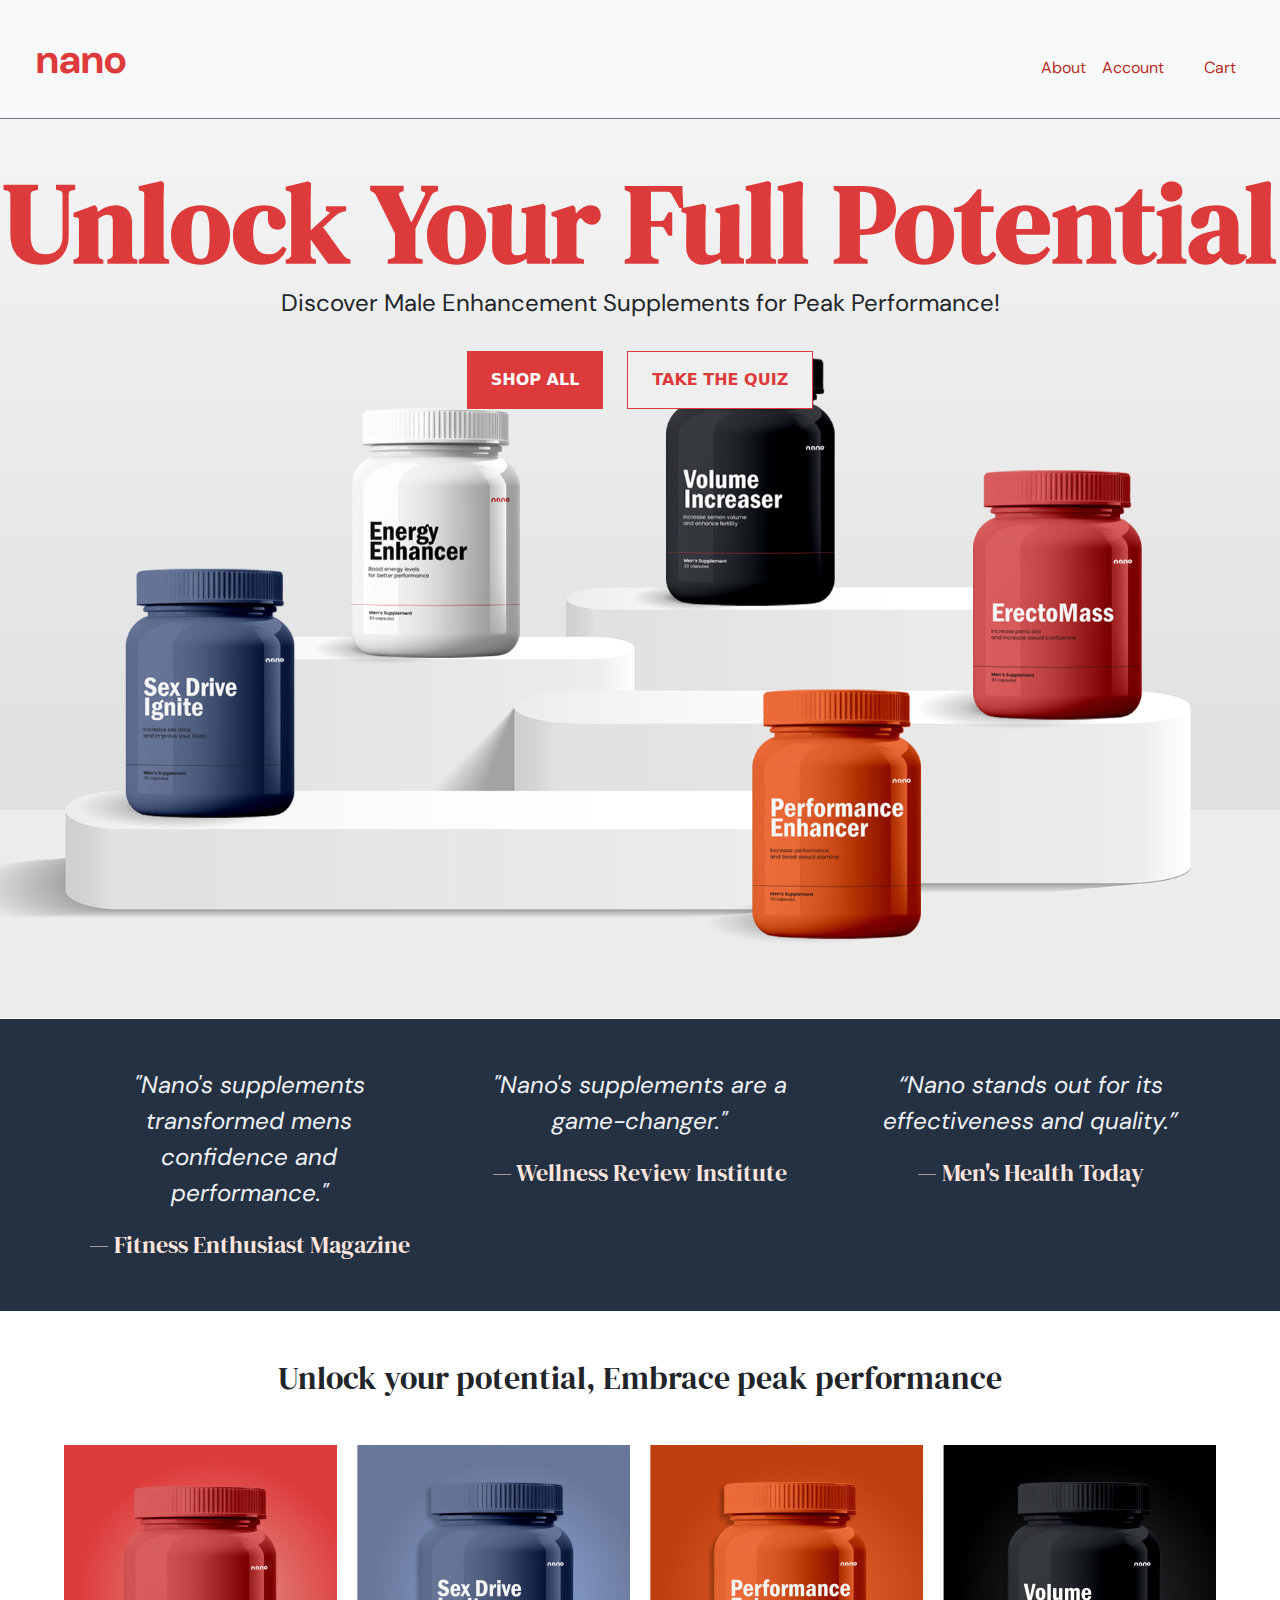
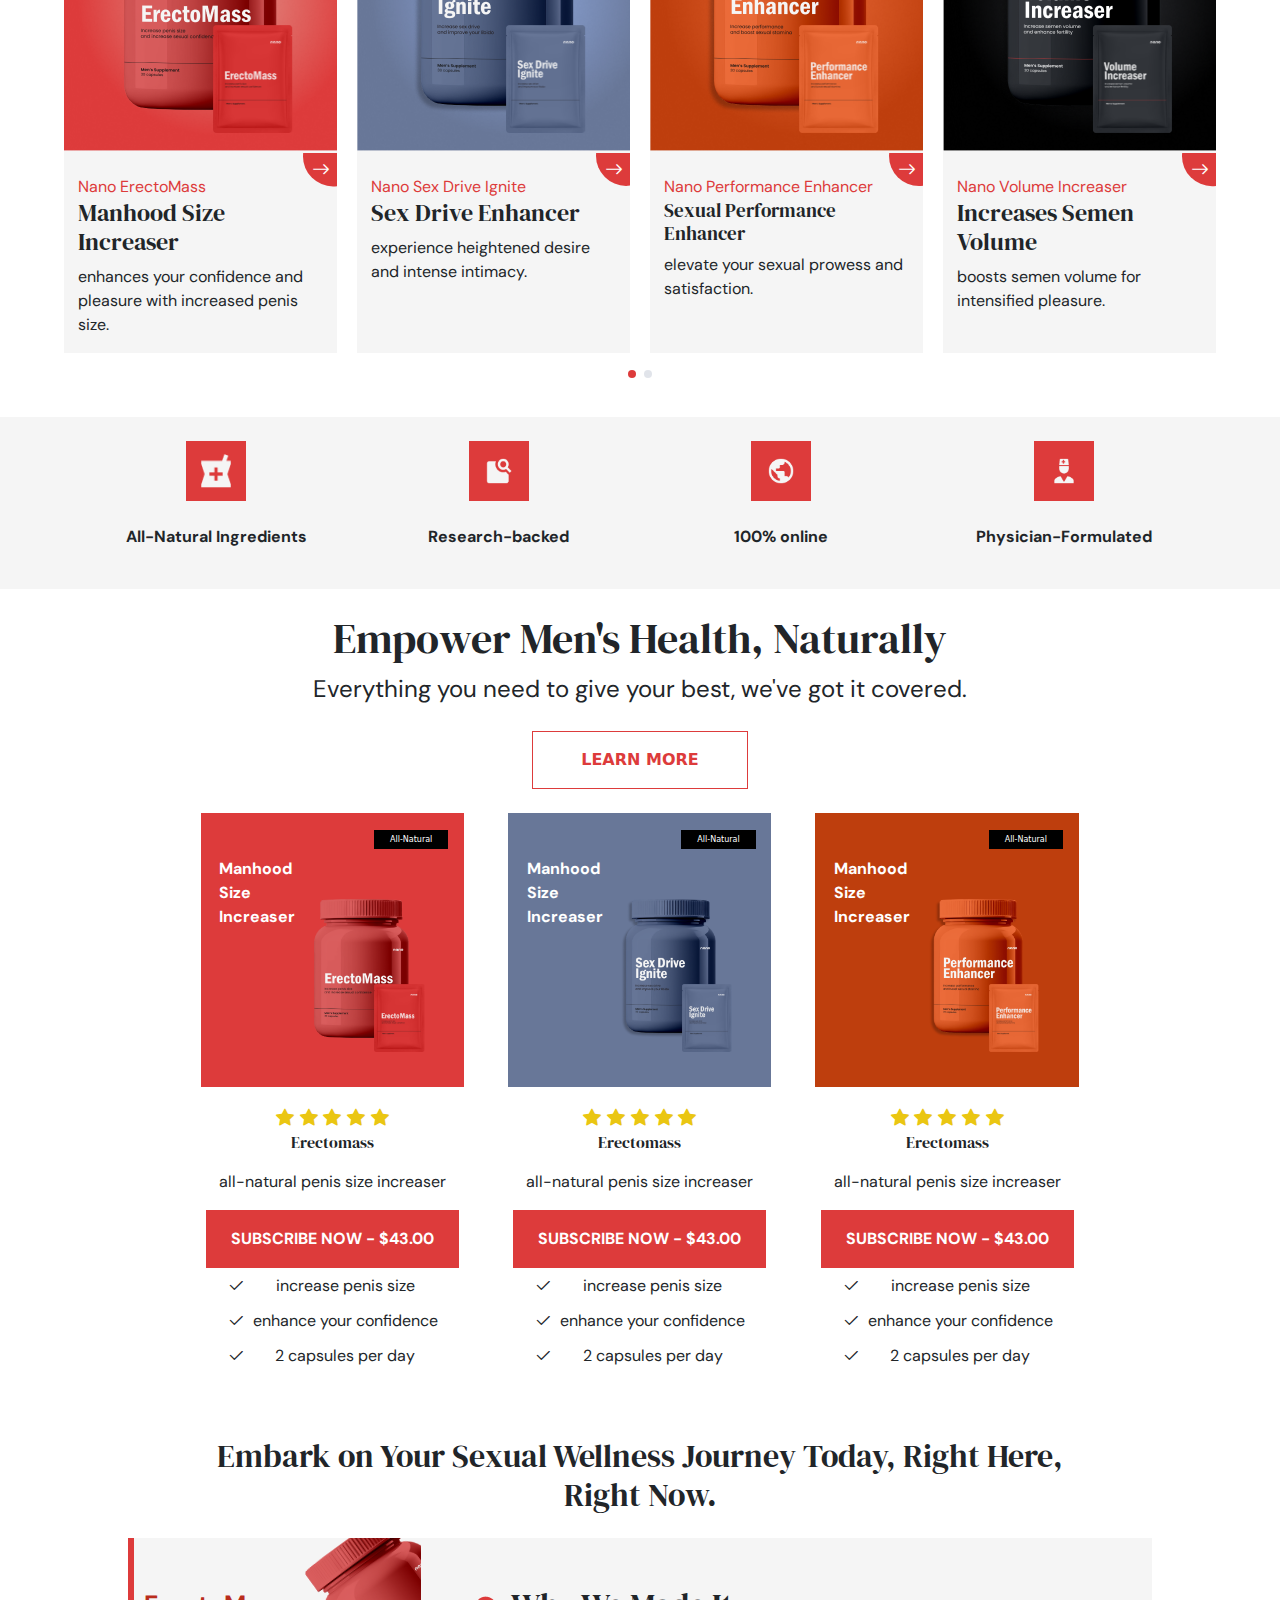
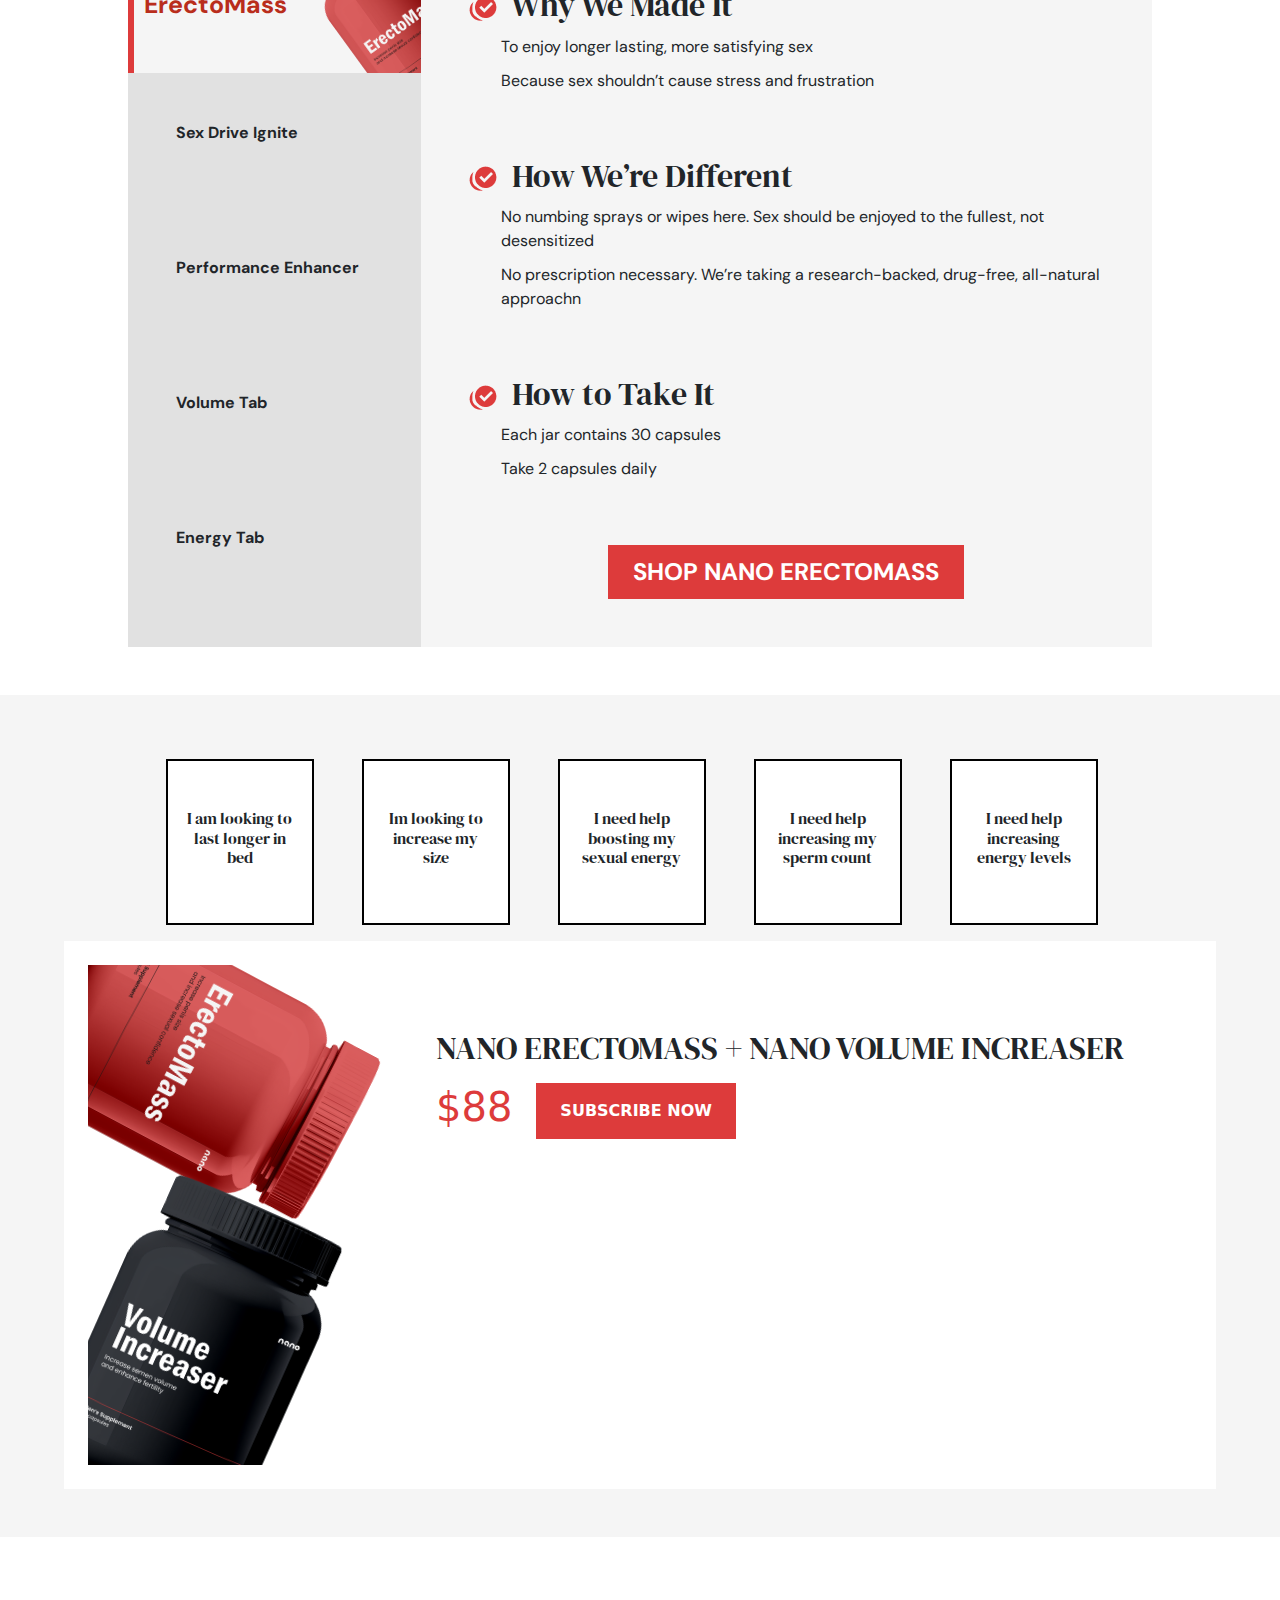
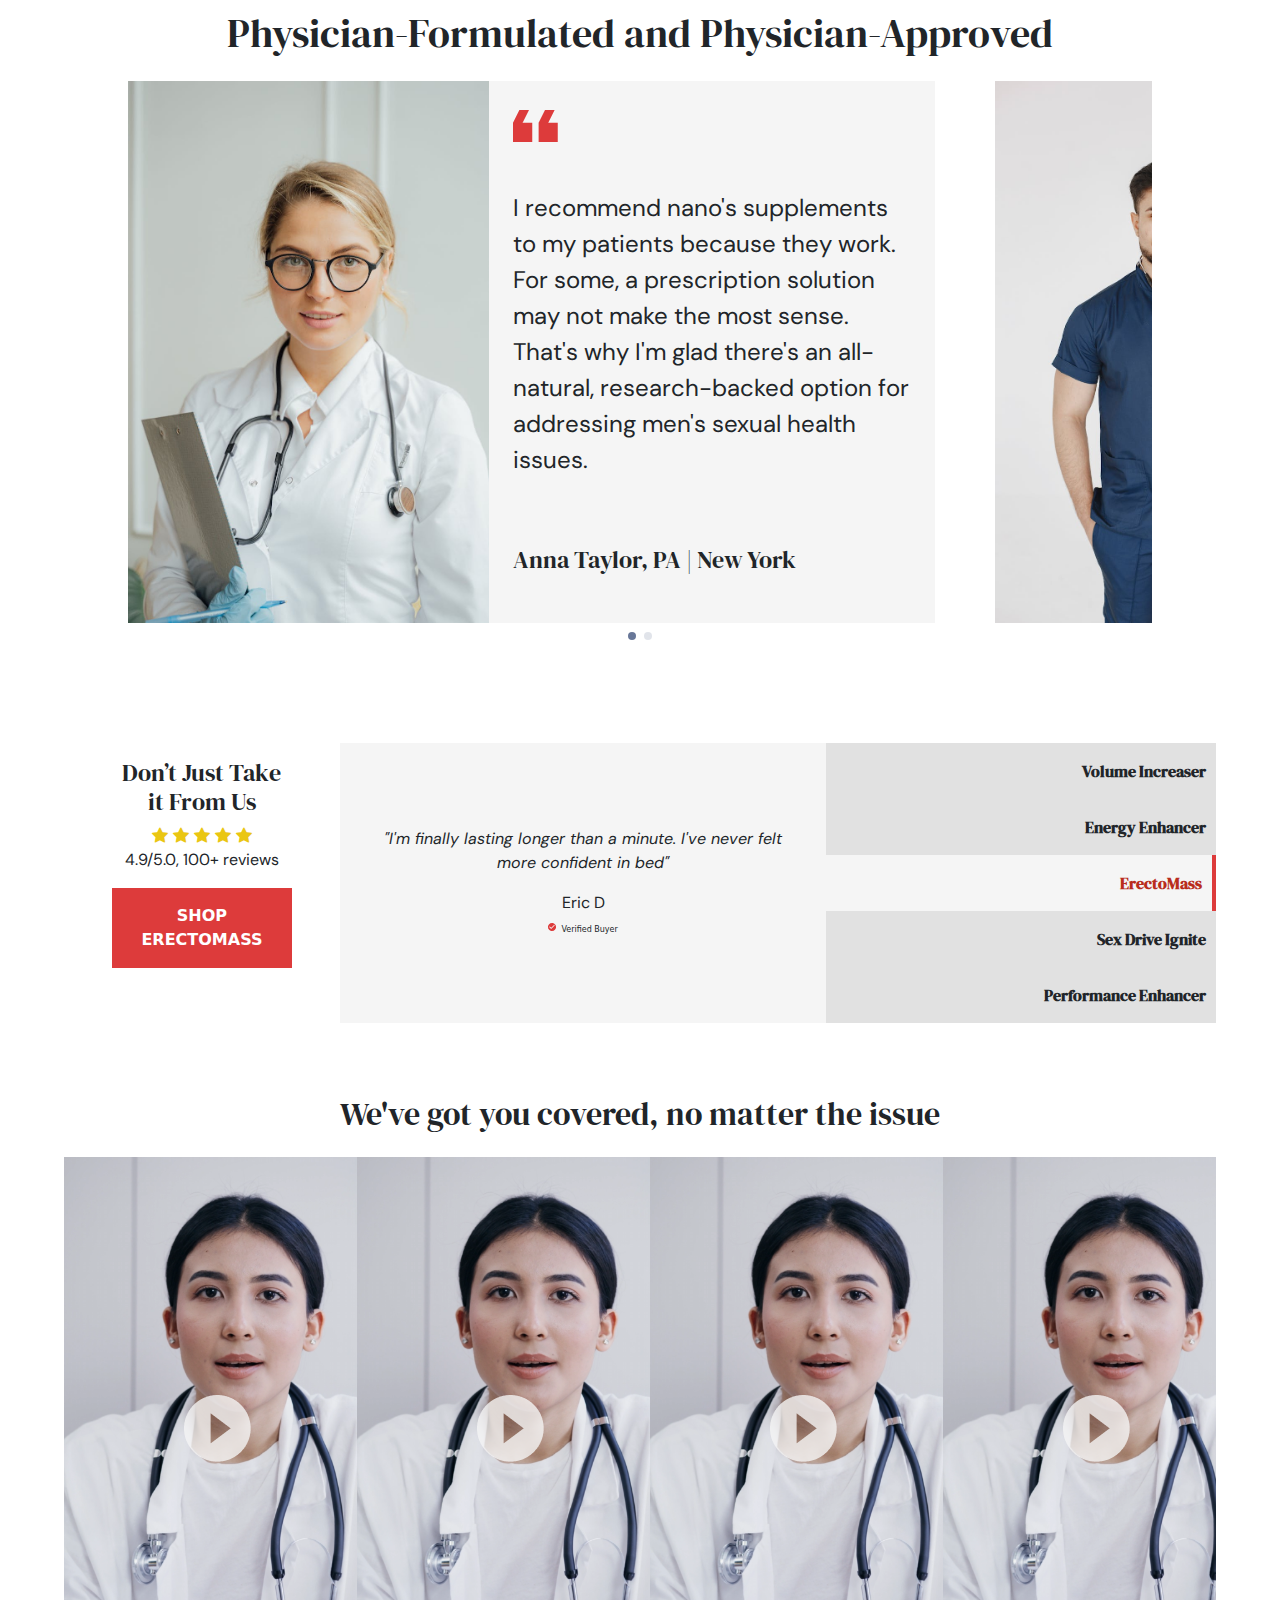
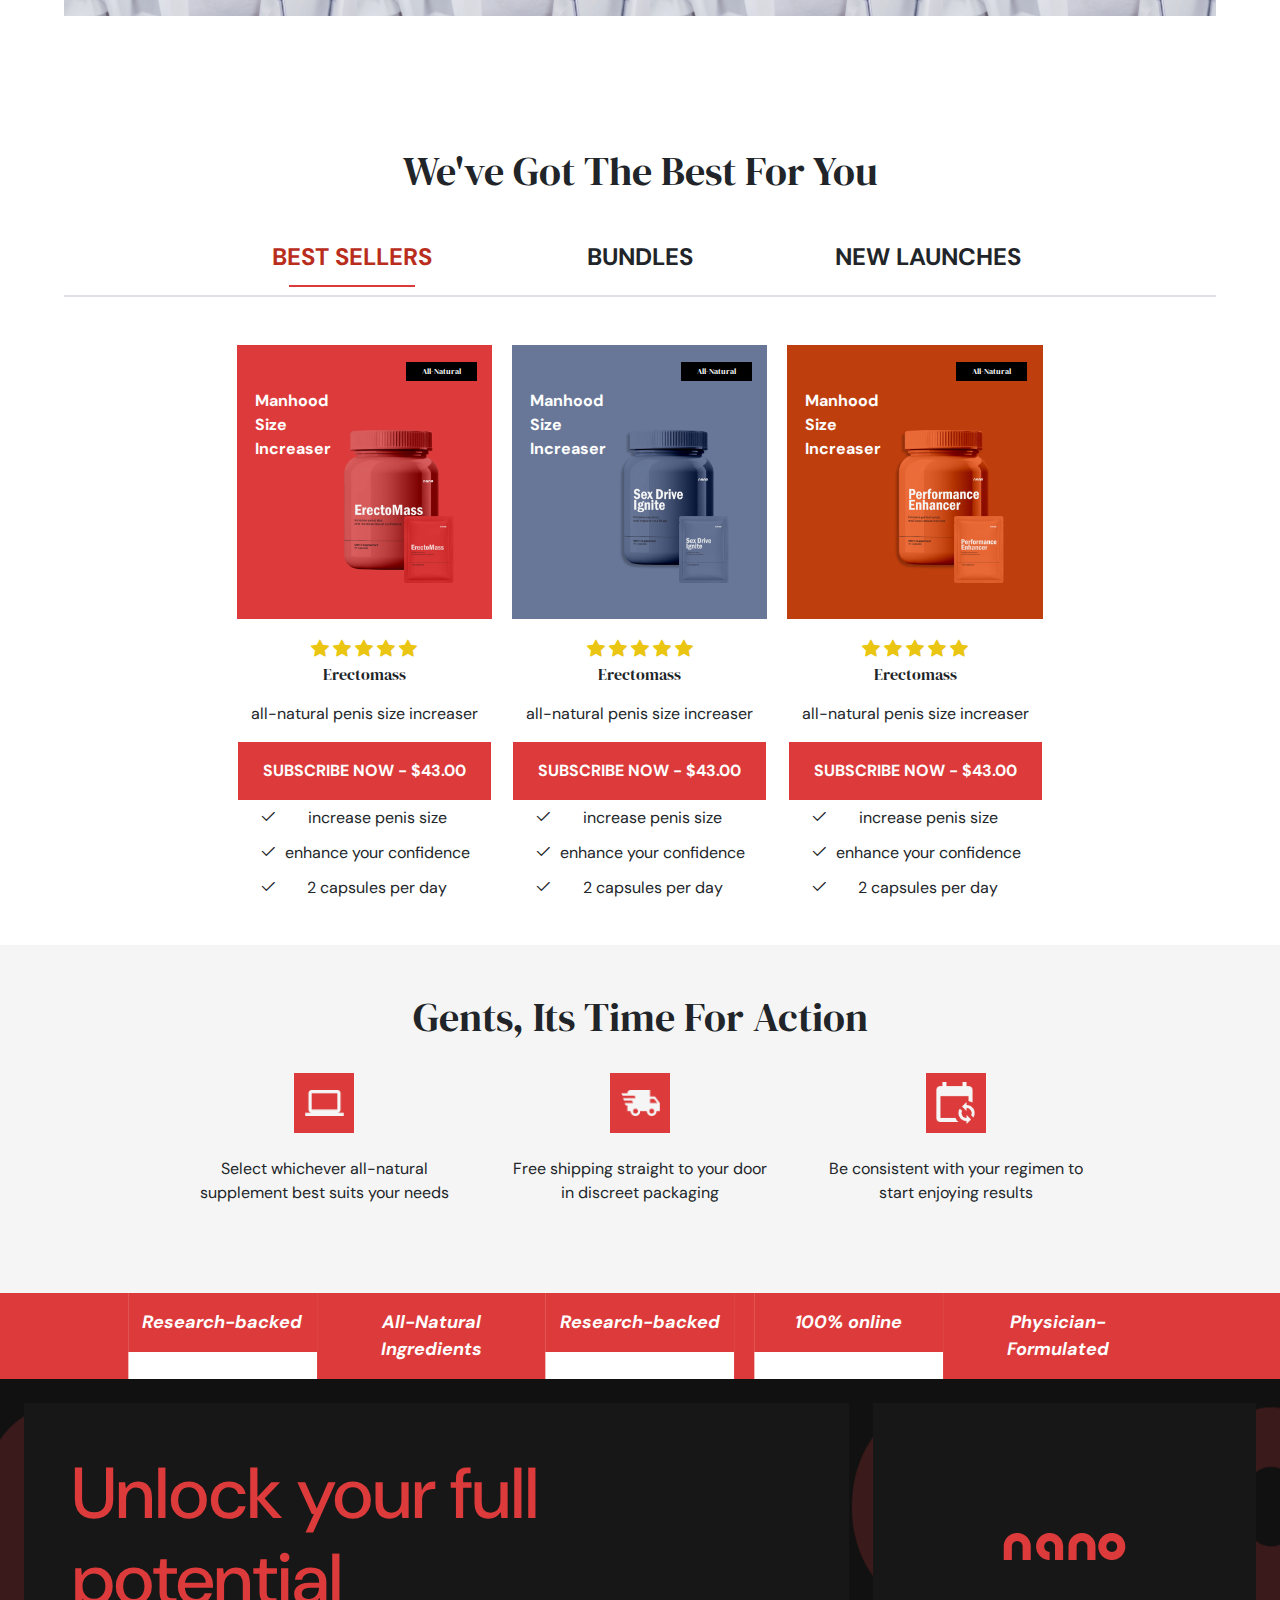
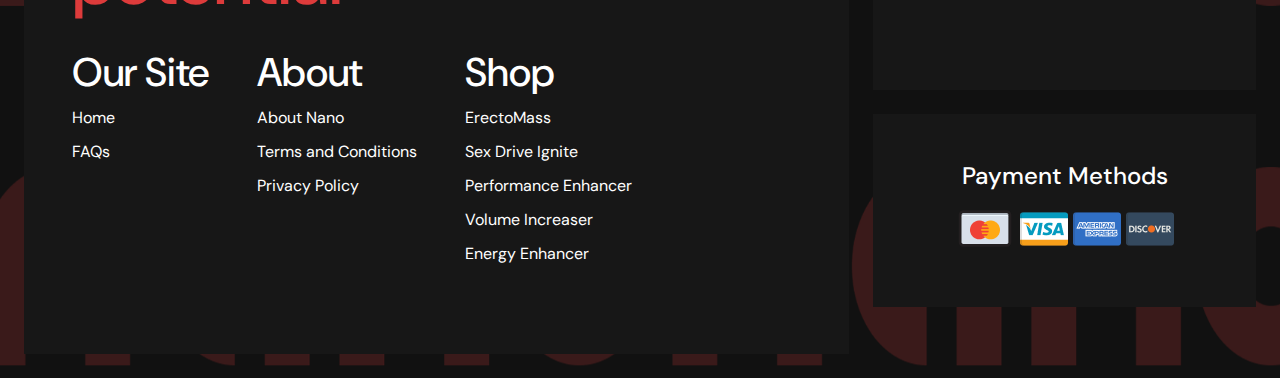
==== commit 71616807: "complete - just need a code clean up" ====
--- a/index.html
+++ b/index.html
@@ -84,8 +84,8 @@
         <div class="d-flex flex-column">
           <div class="w-100">
             <h1 class="title mt-5">Unlock Your Full Potential</h1>
-            <p class="dmSans text-center sub-title">
-              <!-- Discover Male Enhancement Supplements for Peak Performance! -->
+            <p class="dmSans text-center sub-title mx-2 mt-3">
+              Discover Male Enhancement Supplements for Peak Performance!
             </p>
             <div class="buy-buttons d-flex justify-content-center gap-4 my-4">
               <button class="bg-theme text-white border-0 px-4 py-3 fw-bold">
@@ -128,53 +128,54 @@
 
       <!-- review swiper -->
 
-      <div class="swiper swiper1 bg-review">
-        <div class="swiper-wrapper">
-          <div class="swiper-slide bg-review py-5 px-3">
-            <div class="h-100">
+      <div class="w-100 bg-review">
+        <div class="swiper swiper1 w-90">
+          <div class="swiper-wrapper">
+            <div class="swiper-slide bg-review pt-4 py-md-5 px-3 font-md-16">
+              <div class="h-100">
+                <p class="dmSans text-gray fst-italic">
+                  "Nano's supplements transformed mens confidence and
+                  performance."
+                </p>
+                <p class="dmSansDisplay text-light-pink m-0">
+                  — Fitness Enthusiast Magazine
+                </p>
+              </div>
+            </div>
+            <div class="swiper-slide bg-review pt-5 py-md-5 px-3 font-md-16">
               <p class="dmSans text-gray fst-italic">
-                "Nano's supplements transformed mens confidence and
-                performance."
+                "Nano's supplements are a game-changer."
               </p>
               <p class="dmSansDisplay text-light-pink m-0">
-                — Fitness Enthusiast Magazine
+                — Wellness Review Institute
               </p>
             </div>
+            <div class="swiper-slide bg-review pt-5 py-md-5 px-3 font-md-16">
+              <p class="dmSans text-gray fst-italic">
+                “Nano stands out for its effectiveness and quality.”
+              </p>
+              <p class="dmSansDisplay text-light-pink m-0">
+                — Men's Health Today
+              </p>
+            </div>
           </div>
-          <div class="swiper-slide bg-review py-5 px-3">
-            <p class="dmSans text-gray fst-italic">
-              "Nano's supplements are a game-changer."
-            </p>
-            <p class="dmSansDisplay text-light-pink m-0">
-              — Wellness Review Institute
-            </p>
-          </div>
-          <div class="swiper-slide bg-review py-5 px-3">
-            <p class="dmSans text-gray fst-italic">
-              “Nano stands out for its effectiveness and quality.”
-            </p>
-            <p class="dmSansDisplay text-light-pink m-0">
-              — Men's Health Today
-            </p>
-          </div>
+          <div class="swiper-pagination1 text-center pb-3"></div>
         </div>
-        <div class="swiper-pagination"></div>
       </div>
 
       <!-- end of review sniper -->
 
       <!-- card -->
 
-      <div class="my-4 w-90 mx-auto">
-        <div class="w-75 mx-auto">
-          <h2 class="dmSansDisplay text-center my-4">
-            Unlock your potential, Embrace peak performance
-          </h2>
-        </div>
+      <div class="my-4 mt-md-5 w-90 mx-auto">
+        <h2 class="dmSansDisplay text-center my-4 px-3 mb-md-5">
+          Unlock your potential, Embrace peak performance
+        </h2>
+
         <div class="swiper swiper2">
           <div class="swiper-wrapper">
             <div class="swiper-slide">
-              <div class="d-flex flex-column w-100 bg-gray">
+              <div class="d-flex flex-column w-100 bg-gray h-100">
                 <div
                   class="slider-card-size-1 d-flex justify-content-center align-items-center position-relative"
                 >
@@ -206,7 +207,7 @@
               </div>
             </div>
             <div class="swiper-slide">
-              <div class="d-flex flex-column w-100 bg-gray">
+              <div class="d-flex flex-column w-100 bg-gray h-100">
                 <div
                   class="slider-card-size-2 d-flex justify-content-center align-items-center position-relative"
                 >
@@ -237,7 +238,7 @@
               </div>
             </div>
             <div class="swiper-slide">
-              <div class="d-flex flex-column w-100 bg-gray">
+              <div class="d-flex flex-column w-100 bg-gray h-100">
                 <div
                   class="slider-card-size-3 d-flex justify-content-center align-items-center position-relative"
                 >
@@ -270,7 +271,7 @@
               </div>
             </div>
             <div class="swiper-slide">
-              <div class="d-flex flex-column w-100 bg-gray">
+              <div class="d-flex flex-column w-100 bg-gray h-100">
                 <div
                   class="slider-card-size-4 d-flex justify-content-center align-items-center position-relative"
                 >
@@ -296,14 +297,14 @@
                       Increases Semen Volume
                     </h1>
                     <p class="dmSans font-16">
-                      boosts semen volume for intensified pleasure.h
+                      boosts semen volume for intensified pleasure.
                     </p>
                   </div>
                 </div>
               </div>
             </div>
             <div class="swiper-slide">
-              <div class="d-flex flex-column w-100 bg-gray">
+              <div class="d-flex flex-column w-100 bg-gray h-100">
                 <div
                   class="slider-card-size-5 d-flex justify-content-center align-items-center position-relative"
                 >
@@ -337,7 +338,7 @@
               </div>
             </div>
           </div>
-          <!-- <div class="swiper-pagination"></div> -->
+          <div class="swiper-pagination2 text-center my-2"></div>
         </div>
 
         <!-- card -->
@@ -389,21 +390,21 @@
 
       <!-- subscribe area slider -->
 
-      <div class="container-fluid text-center w-80 mt-4">
-        <h1 class="font-24 dmSansDisplay">Empower Men's Health, Naturally</h1>
-        <p class="dmSans font-12">
+      <div class="container-fluid text-center w-90 mt-4">
+        <h1 class="font-24-42 dmSansDisplay">Empower Men's Health, Naturally</h1>
+        <p class="dmSans font-12-24 mb-4">
           Everything you need to give your best, we've got it covered.
         </p>
         <button
-          class="text-theme px-4 py-3 border-theme fw-bold bg-white btn-theme"
+          class="text-theme px-4 px-md-5 py-3 border-theme fw-bold bg-white btn-theme"
         >
           LEARN MORE
         </button>
 
-        <div class="swiper swiper3 mt-4">
+        <div class="swiper swiper3 mt-4 w-80 w-md-50 mx-auto">
           <div class="swiper-wrapper">
             <div class="swiper-slide">
-              <div class="container d-flex flex-column">
+              <div class="container d-flex flex-column card-max-width">
                 <div class="w-full bg-theme h-274 position-relative">
                   <img
                     src="./images/bottles-bg/erectomass/erectomass.png"
@@ -471,7 +472,7 @@
             </div>
 
             <div class="swiper-slide">
-              <div class="container d-flex flex-column">
+              <div class="container d-flex flex-column card-max-width">
                 <div class="w-full bg-ignite h-274 position-relative">
                   <img
                     src="./images/bottles-bg/ignite-drive/sex drive ignite.png"
@@ -538,7 +539,7 @@
             </div>
 
             <div class="swiper-slide">
-              <div class="container d-flex flex-column">
+              <div class="container d-flex flex-column card-max-width">
                 <div class="w-full bg-perf-enhancer h-274 position-relative">
                   <img
                     src="./images/bottles-bg/enhancer/performance enhancer.png"
@@ -605,7 +606,7 @@
             </div>
 
             <div class="swiper-slide">
-              <div class="container d-flex flex-column">
+              <div class="container d-flex flex-column card-max-width">
                 <div class="w-full bg-volume-increaser h-274 position-relative">
                   <img
                     src="./images/bottles-bg/increaser/volume increaser.png"
@@ -672,7 +673,7 @@
             </div>
 
             <div class="swiper-slide">
-              <div class="container d-flex flex-column">
+              <div class="container d-flex flex-column card-max-width">
                 <div class="w-full bg-energy-level h-274 position-relative">
                   <img
                     src="./images/bottles-bg/enhancer-2/energy enhancer.png"
@@ -753,7 +754,7 @@
         >
           Embark on Your Sexual Wellness Journey Today, Right Here, Right Now.
         </h1>
-        <div class="d-flex align-items-start bg-tab overflow-hidden">
+        <div class="d-flex align-items-start bg-tab overflow-hidden h-100">
           <div
             class="nav flex-column nav-pills w-40"
             id="v-pills-tab"
@@ -852,18 +853,14 @@
 
           <!-- content -->
 
-          <div
-            class="tab-content w-100 bg-tab-light"
-            id="v-pills-tabContent"
-            style="height: 675px"
-          >
+          <div class="tab-content w-100 bg-tab-light" id="v-pills-tabContent">
             <div
               class="tab-pane fade show active h-100"
               id="erecto-mass"
               role="tabpanel"
               aria-labelledby="erecto-mass-tab"
             >
-              <div class="d-flex flex-column gap-5 ms-5 my-5 h-100">
+              <div class="d-flex flex-column gap-5 p-5">
                 <div>
                   <h1 class="dmSansDisplay font-32">
                     <img src="/images//icons/check.png" class="me-2" /> Why We
@@ -916,7 +913,7 @@
               role="tabpanel"
               aria-labelledby="ignite-tab"
             >
-              <div class="d-flex flex-column ms-5 my-5 gap-5">
+              <div class="d-flex flex-column gap-5 p-5">
                 <div>
                   <h1 class="dmSansDisplay font-32">
                     <img src="/images//icons/check.png" class="me-2" /> Why We
@@ -971,7 +968,7 @@
               role="tabpanel"
               aria-labelledby="perf-tab"
             >
-              <div class="d-flex flex-column ms-5 my-5 gap-5">
+              <div class="d-flex flex-column gap-5 p-5">
                 <div>
                   <h1 class="dmSansDisplay font-32">
                     <img src="/images//icons/check.png" class="me-2" /> Why We
@@ -1026,7 +1023,7 @@
               role="tabpanel"
               aria-labelledby="volume-tab"
             >
-              <div class="d-flex flex-column ms-5 my-5 gap-5">
+              <div class="d-flex flex-column gap-5 p-5">
                 <div>
                   <h1 class="dmSansDisplay font-32">
                     <img src="/images//icons/check.png" class="me-2" /> Why We
@@ -1078,7 +1075,7 @@
               role="tabpanel"
               aria-labelledby="v-pills-settings-tab"
             >
-              <div class="d-flex flex-column ms-5 my-5 gap-5">
+              <div class="d-flex flex-column gap-5 p-5">
                 <div>
                   <h1 class="dmSansDisplay font-32">
                     <img src="/images//icons/check.png" class="me-2" /> Why We
@@ -1131,7 +1128,7 @@
               role="tabpanel"
               aria-labelledby="energy-tab"
             >
-              <div class="d-flex flex-column ms-5 my-5 gap-5">
+              <div class="d-flex flex-column gap-5 p-5">
                 <div>
                   <h1 class="dmSansDisplay font-32">
                     <img src="/images//icons/check.png" class="me-2" /> Why We
@@ -1689,7 +1686,10 @@
 
           <!-- content -->
 
-          <div class="tab-content w-100 bg-tab-light" id="v-pills-tabContent">
+          <div
+            class="tab-content w-100 bg-tab-light d-flex justify-content-center align-items-center"
+            id="v-pills-tabContent"
+          >
             <div
               class="tab-pane fade show active text-center p-4"
               id="erecto-mass2"
@@ -2029,7 +2029,7 @@
           role="tablist"
         >
           <div
-            class="nav-link-tabs-slide active position-relative overflow-hidden rounded-0 border-l-theme py-4"
+            class="nav-link-tabs-slide active position-relative overflow-hidden rounded-0 border-l-theme pt-4"
             id="best-seller-tab"
             data-bs-toggle="pill"
             data-bs-target="#best-seller"
@@ -2042,7 +2042,7 @@
           </div>
 
           <div
-            class="nav-link-tabs-slide position-relative overflow-hidden rounded-0 border-l-theme py-4"
+            class="nav-link-tabs-slide position-relative overflow-hidden rounded-0 border-l-theme pt-4"
             id="bundles-tab"
             data-bs-toggle="pill"
             data-bs-target="#bundles"
@@ -2055,7 +2055,7 @@
           </div>
 
           <div
-            class="nav-link-tabs-slide position-relative overflow-hidden rounded-0 border-l-theme py-4"
+            class="nav-link-tabs-slide position-relative overflow-hidden rounded-0 border-l-theme pt-4"
             id="new-launch-tab"
             data-bs-toggle="pill"
             data-bs-target="#new-launch"
@@ -2070,11 +2070,7 @@
 
         <!-- content -->
 
-        <div
-          class="tab-content w-70 mx-auto"
-          id="v-pills-tabContent"
-          style="height: 675px"
-        >
+        <div class="tab-content w-70 mx-auto" id="v-pills-tabContent">
           <div
             class="tab-pane fade show active h-100"
             id="best-seller"
@@ -3387,42 +3383,159 @@
         </div>
       </div>
 
-      <!-- multi tabs with sliders -->
-
-      <div class="w-100 mx-auto bg-gray">
+      <!-- end multi tabs with sliders -->
+
+      <div class="w-100 mx-auto bg-gray p-5">
         <h1 class="dmSansDisplay text-center">Gents, Its Time For Action</h1>
-        <div class="row justify-content-center align-items-center w-90 mx-auto bg-gray">
-          <div class="col-6 col-lg-3 text-center p-4">
+        <div
+          class="row justify-content-center align-items-center w-80 mx-auto bg-gray"
+        >
+          <div class="col-12 col-lg-4 text-center p-4">
             <div
               class="bg-theme icon-size d-flex justify-content-center align-items-center mx-auto"
             >
-              <img src="/images/icons/laptop.png" class="icon-size__img" />
-            </div>
-            <p class="dmSans font-16 text-700 mt-4">All-Natural Ingredients</p>
+              <img
+                src="/images/icons/laptop.png"
+                class="icon-size__img_footer"
+              />
+            </div>
+            <p class="dmSans font-16-24 text-400 mt-4">
+              Select whichever all-natural supplement best suits your needs
+            </p>
           </div>
-          <div class="col-6 col-lg-3 text-center p-4">
+          <div class="col-12 col-lg-4 text-center p-4">
             <div
               class="bg-theme icon-size d-flex justify-content-center align-items-center mx-auto"
             >
               <img
                 src="/images/icons/truck.png"
-                class="icon-size__img"
+                class="icon-size__img_footer"
               />
             </div>
-            <p class="dmSans font-16 text-700 mt-4">Research-backed</p>
+            <p class="dmSans font-16-24 text-400 mt-4">
+              Free shipping straight to your door in discreet packaging
+            </p>
           </div>
-    
-          <div class="col-6 col-lg-3 text-center p-4">
+
+          <div class="col-12 col-lg-4 text-center p-4">
             <div
               class="bg-theme icon-size d-flex justify-content-center align-items-center mx-auto"
             >
-              <img src="/images/icons/calendar.png" class="icon-size__img" />
-            </div>
-            <p class="dmSans font-16 text-700 mt-4">100% online</p>
+              <img
+                src="/images/icons/calendar.png"
+                class="icon-size__img_footer"
+              />
+            </div>
+            <p class="dmSans font-16-24 text-400 mt-4">
+              Be consistent with your regimen to start enjoying results
+            </p>
           </div>
-    
         </div>
       </div>
+
+      <div class="bg-theme w-100">
+        <div class="w-80 mx-auto">
+          <div class="swiper marquee-swiper">
+            <!-- Additional required wrapper -->
+            <div class="swiper-wrapper">
+              <div class="swiper-slide">
+                <div
+                  class="bg-theme text-white dmSans fst-italic py-3 text-700"
+                >
+                  All-Natural Ingredients
+                </div>
+              </div>
+              <div class="swiper-slide">
+                <div
+                  class="bg-theme text-white dmSans fst-italic py-3 text-700"
+                >
+                  Research-backed
+                </div>
+              </div>
+              <div class="swiper-slide">
+                <div
+                  class="bg-theme text-white dmSans fst-italic py-3 text-700"
+                >
+                  100% online
+                </div>
+              </div>
+              <div class="swiper-slide">
+                <div
+                  class="bg-theme text-white dmSans fst-italic py-3 text-700"
+                >
+                  Physician-Formulated
+                </div>
+              </div>
+              <div class="swiper-slide">
+                <div
+                  class="bg-theme text-white dmSans fst-italic py-3 text-700"
+                >
+                  All-Natural Ingredients
+                </div>
+              </div>
+              <div class="swiper-slide">
+                <div
+                  class="bg-theme text-white dmSans fst-italic py-3 text-700"
+                >
+                  Research-backed
+                </div>
+              </div>
+            </div>
+          </div>
+        </div>
+      </div>
+
+      <footer class="bg-footer overflow-hidden">
+        <div class="d-md-flex w-100 mx-auto gap-4 justify-content-center p-4">
+          <div class="p-3 p-md-5 bg-footer_bg">
+            <h1 class="text-theme font-72 dmSans">
+              Unlock your full potential
+            </h1>
+
+            <div class="d-md-flex text-white dmSans gap-5 my-4">
+              <div>
+                <ul class="p-0">
+                  <h1>Our Site</h1>
+                  <li><a href="#">Home</a></li>
+                  <li><a href="#">FAQs</a></li>
+                </ul>
+              </div>
+              <div>
+                <ul class="p-0">
+                  <h1>About</h1>
+                  <li><a>About Nano</a></li>
+                  <li><a>Terms and Conditions</a></li>
+                  <li><a>Privacy Policy</a></li>
+                </ul>
+              </div>
+              <div>
+                <ul class="p-0">
+                  <h1>Shop</h1>
+                  <li>ErectoMass</li>
+                  <li>Sex Drive Ignite</li>
+                  <li>Performance Enhancer</li>
+                  <li>Volume Increaser</li>
+                  <li>Energy Enhancer</li>
+                </ul>
+              </div>
+            </div>
+          </div>
+          <div class="d-flex flex-column text-white gap-4 mt-4 mt-md-0">
+            <div class="logo-padding bg-footer_bg text-center">
+              <img src="./images/logo/nano.png" alt="logo" />
+            </div>
+            <div class="text-center bg-footer_bg p-5">
+              <h1 class="dmSans font-24">Payment Methods</h1>
+              <img src="./images/footer/payments/card.png" />
+              <img src="./images/footer/payments/visa.png" />
+              <img src="./images/footer/payments/american-express.png" />
+
+              <img src="./images/footer/payments/discover.png" />
+              <div></div>
+            </div>
+          </div>
+        </div>
+      </footer>
     </div>
     <script
       src="https://cdn.jsdelivr.net/npm/bootstrap@5.3.3/dist/js/bootstrap.bundle.min.js"
@@ -3437,29 +3550,18 @@
     <script>
       const swiper1 = new Swiper(".swiper1", {
         pagination: {
-          el: ".swiper-pagination",
+          el: ".swiper-pagination1",
           clickable: true,
-        },
-
-        navigation: {
-          nextEl: ".swiper-button-next",
-          prevEl: ".swiper-button-prev",
-        },
-
-        scrollbar: {
-          el: ".swiper-scrollbar",
         },
         breakpoints: {
           320: {
             slidesPerView: 1,
-            // spaceBetween: 20,
           },
-          // when window width is >= 480px
+
           480: {
             slidesPerView: 3,
             spaceBetween: 20,
           },
-          // when window width is >= 640px
         },
       });
 
@@ -3467,7 +3569,7 @@
         spaceBetween: 10,
         slidesPerView: 1.25,
         pagination: {
-          el: ".swiper-pagination",
+          el: ".swiper-pagination2",
           clickable: true,
         },
         freeMode: true,
@@ -3509,10 +3611,10 @@
           el: ".swiper-pagination3",
           clickable: true,
         },
-        autoplay: {
-          delay: 2500,
-          disableOnInteraction: false,
-        },
+        // autoplay: {
+        //   delay: 2500,
+        //   disableOnInteraction: false,
+        // },
 
         // Navigation arrows
         navigation: {
@@ -3536,14 +3638,7 @@
             slidesPerView: 3,
             spaceBetween: 20,
           },
-          1200: {
-            slidesPerView: 4,
-            spaceBetween: 20,
-          },
-          1400: {
-            slidesPerView: 5,
-            spaceBetween: 20,
-          },
+         
         },
       });
 
@@ -3637,7 +3732,6 @@
           },
         });
 
-        // Open modal on slide click
         $(".swiper-slide").click(function () {
           var target = $(this).data("target");
           $(target).modal("show");
@@ -3646,8 +3740,33 @@
 
       // end modal covered section
 
+      // marquee effect slides
+
+      const marqueeSwiper = new Swiper(".marquee-swiper", {
+        slidesPerView: 1.5,
+        spaceBetween: 20,
+        centeredSlides: true,
+        speed: 1500,
+        autoplay: {
+          delay: 0,
+          disableOnInteraction: false,
+        },
+        loop: true,
+        breakpoints: {
+          576: {
+            slidesPerView: 2,
+            spaceBetween: 20,
+          },
+          768: {
+            slidesPerView: 5,
+            spaceBetween: 20,
+          },
+        },
+      });
+
+      //marquee effect slides
+
       $(document).ready(function () {
-        // Show corresponding image when a tab is clicked
         $(".nav-link-tabs").on("click", function () {
           $(".nav-link-tabs").removeClass("active");
           $(this).addClass("active");
@@ -3655,7 +3774,6 @@
       });
 
       $(document).ready(function () {
-        // Show corresponding image when a tab is clicked
         $(".nav-link-tabs-slide").on("click", function () {
           $(".nav-link-tabs-slide").removeClass("active");
           $(this).addClass("active");
@@ -3679,14 +3797,11 @@
 
       tabLinks.forEach((tabLink) => {
         tabLink.addEventListener("click", function () {
-          // Toggle the active class for the clicked tab
           this.classList.toggle("active");
 
-          // Get the selected tab's content
           const tabId = this.getAttribute("data-tab");
           const tabContent = document.getElementById(tabId);
 
-          // Display the content of the selected tab
           updateDisplay();
         });
       });
--- a/css/style.css
+++ b/css/style.css
@@ -10,7 +10,15 @@
 }
 
 a {
-  font-family: "DM Sans", sans-serif;
+  font-family: "DM Sans", sans-serif !important;
+  text-decoration: none !important;
+  color: #ffff !important;
+}
+
+ul,
+li {
+  list-style-type: none;
+  margin-top: 10px;
 }
 
 .anta-regular {
@@ -47,14 +55,12 @@
   font-family: "DM Serif Display", serif;
   font-weight: bolder;
   font-style: normal;
-  font-size: 45px;
-  line-height: 55px;
-  color: #dd3b3b;
-  background-image: -webkit-linear-gradient(0deg, #dd3b3b 100%, #b92d1c 100%);
-  background-clip: text;
+  font-size: 42px;
+  line-height: 42px;
+  background: #DD3B3B;
+  background: linear-gradient(to right, #DD3B3B 100%, #B92D1C 100%);
   -webkit-background-clip: text;
   -webkit-text-fill-color: transparent;
-
   text-align: center;
 }
 a.nav-link:hover {
@@ -75,7 +81,7 @@
 }
 
 .bg-theme {
-  background-color: #dd3b3b;
+  background-color: #dd3b3b !important;
 }
 
 .bg-gray {
@@ -133,16 +139,28 @@
   font-size: 12px;
 }
 
+.font-12-24 {
+  font-size: 12px;
+}
+
 .font-16 {
   font-size: 16px;
 }
 
+.font-md-16 {
+  font-size: 16px !important;
+}
+
 .font-19 {
   font-size: 19px;
 }
 
 .font-24 {
-  font-size: 16px;
+  font-size: 24px;
+}
+
+.font-24-42 {
+  font-size: 24px;
 }
 .font-32 {
   font-size: 32px;
@@ -160,7 +178,7 @@
 }
 
 .w-90 {
-  width: 90%;
+  width: 90% !important;
 }
 
 .w-80 {
@@ -169,6 +187,10 @@
 
 .w-70 {
   width: 70% !important;
+}
+
+.w-60 {
+  width: 60% !important;
 }
 
 .w-55 {
@@ -501,7 +523,13 @@
   height: 100%;
 }
 
+/* .swiper .swiper-slide div {
+  height: inherit;
+} */
+
+
 .swiper-slide {
+  height: auto !important;
   text-align: center;
   font-size: 18px;
   background: #fff;
@@ -600,13 +628,20 @@
 }
 
 .icon-size {
-  width: 40px;
-  height: 40px;
+  width: 60px;
+  height: 60px;
+}
+
+.icon-size-footer {
+  width: 80%;
+}
+
+.icon-size__img_footer {
+  width: 65%;
 }
 
 .icon-size__img {
-  width: 16.2px;
-  height: 18px;
+  width: 50%;
 }
 
 .modal-bg-width {
@@ -703,6 +738,10 @@
   text-align: center;
 }
 
+.swiper-pagination2 .swiper-pagination-bullet-active {
+  background-color:#DD3B3B !important;
+}
+
 .text-center-right {
   text-align: center;
 }
@@ -734,13 +773,46 @@
   height: 62px;
 }
 
-@media (min-width: 768px) {
+.bg-footer {
+  background: url("/images/footer/bg-footer.png");
+  background-repeat: no-repeat;
+  background-size: cover;
+  background-position: center;
+}
+
+.bg-footer_bg {
+  background-color: #171717;
+}
+
+.logo-padding {
+  padding: 70px;
+}
+
+@media (min-width: 992px) {
   .h-screen-bg {
     background-image: url(/images/bg-bottles.png);
     background-position: center;
     background-repeat: no-repeat;
     background-size: cover;
     height: 820px;
+  }
+
+  .title {
+    font-family: "DM Serif Display", serif;
+    font-weight: bolder;
+    font-style: normal;
+    font-size: 112px;
+    line-height: 112px;
+    background: #DD3B3B;
+    background: linear-gradient(to right, #DD3B3B 100%, #B92D1C 100%);
+    -webkit-background-clip: text;
+    -webkit-text-fill-color: transparent;
+    text-align: center;
+  }
+
+  .sub-title{
+    font-size: 24px;
+    margin-bottom:40px
   }
 
   .h-desk-100 {
@@ -798,19 +870,36 @@
   .font-24 {
     font-size: 24px;
   }
+  .font-24-42 {
+    font-size: 42px;
+  }
   .action-icon {
-    background-color:#DD3B3B ;
+    background-color: #dd3b3b;
     width: 7.75rem;
     height: 7.75rem;
   }
-}
-@media (min-width: 992px) {
-  .h-screen-bg {
-    background-image: url(/images/bg-bottles.png);
-    background-position: center;
-    background-repeat: no-repeat;
-    background-size: cover;
-    height: 800px;
+
+  .font-32 {
+    font: 24px;
+  }
+
+  .font-md-16 {
+    font-size: 24px !important;
+  }
+  .font-12 {
+    font-size: 16px;
+  }
+
+  .font-12-24 {
+    font-size: 24px;
+  }
+
+  .font-72 {
+    font-size: 72px;
+  }
+
+  .logo-padding {
+    padding: 130px;
   }
 }
 
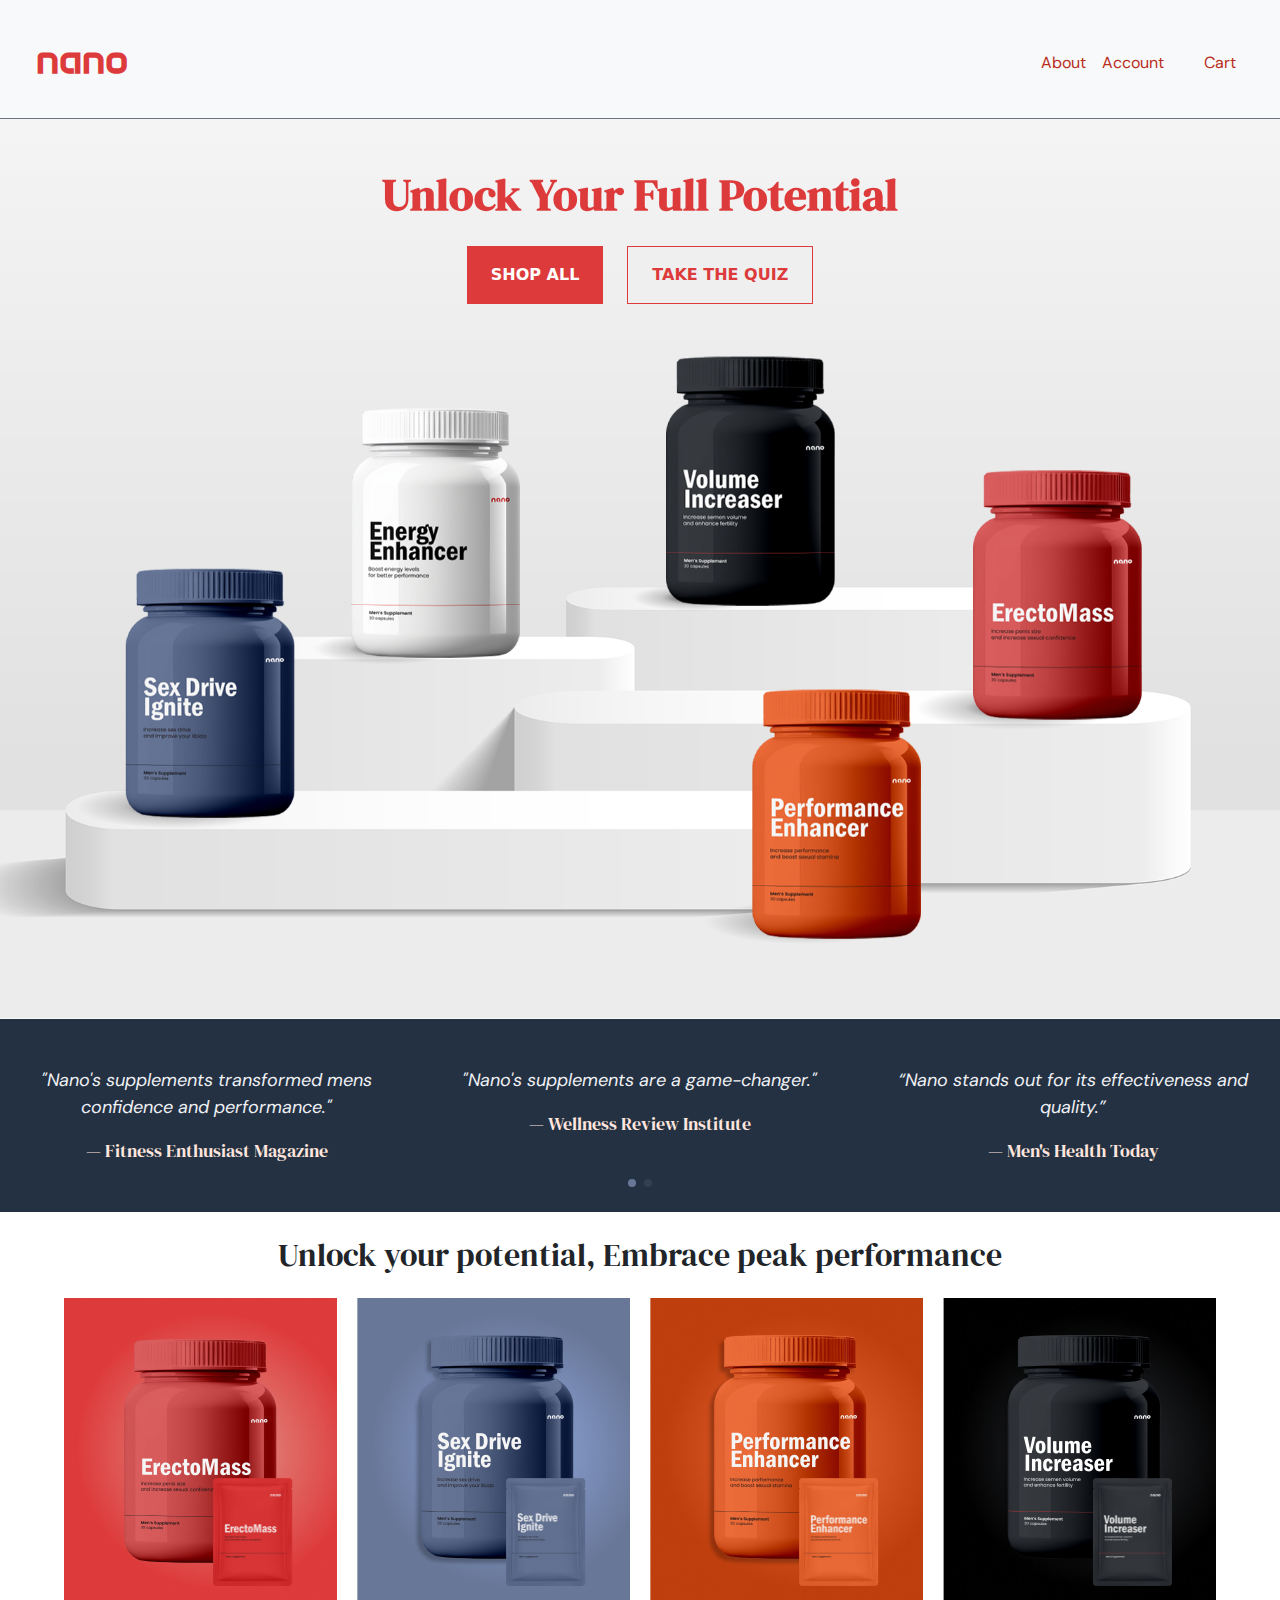
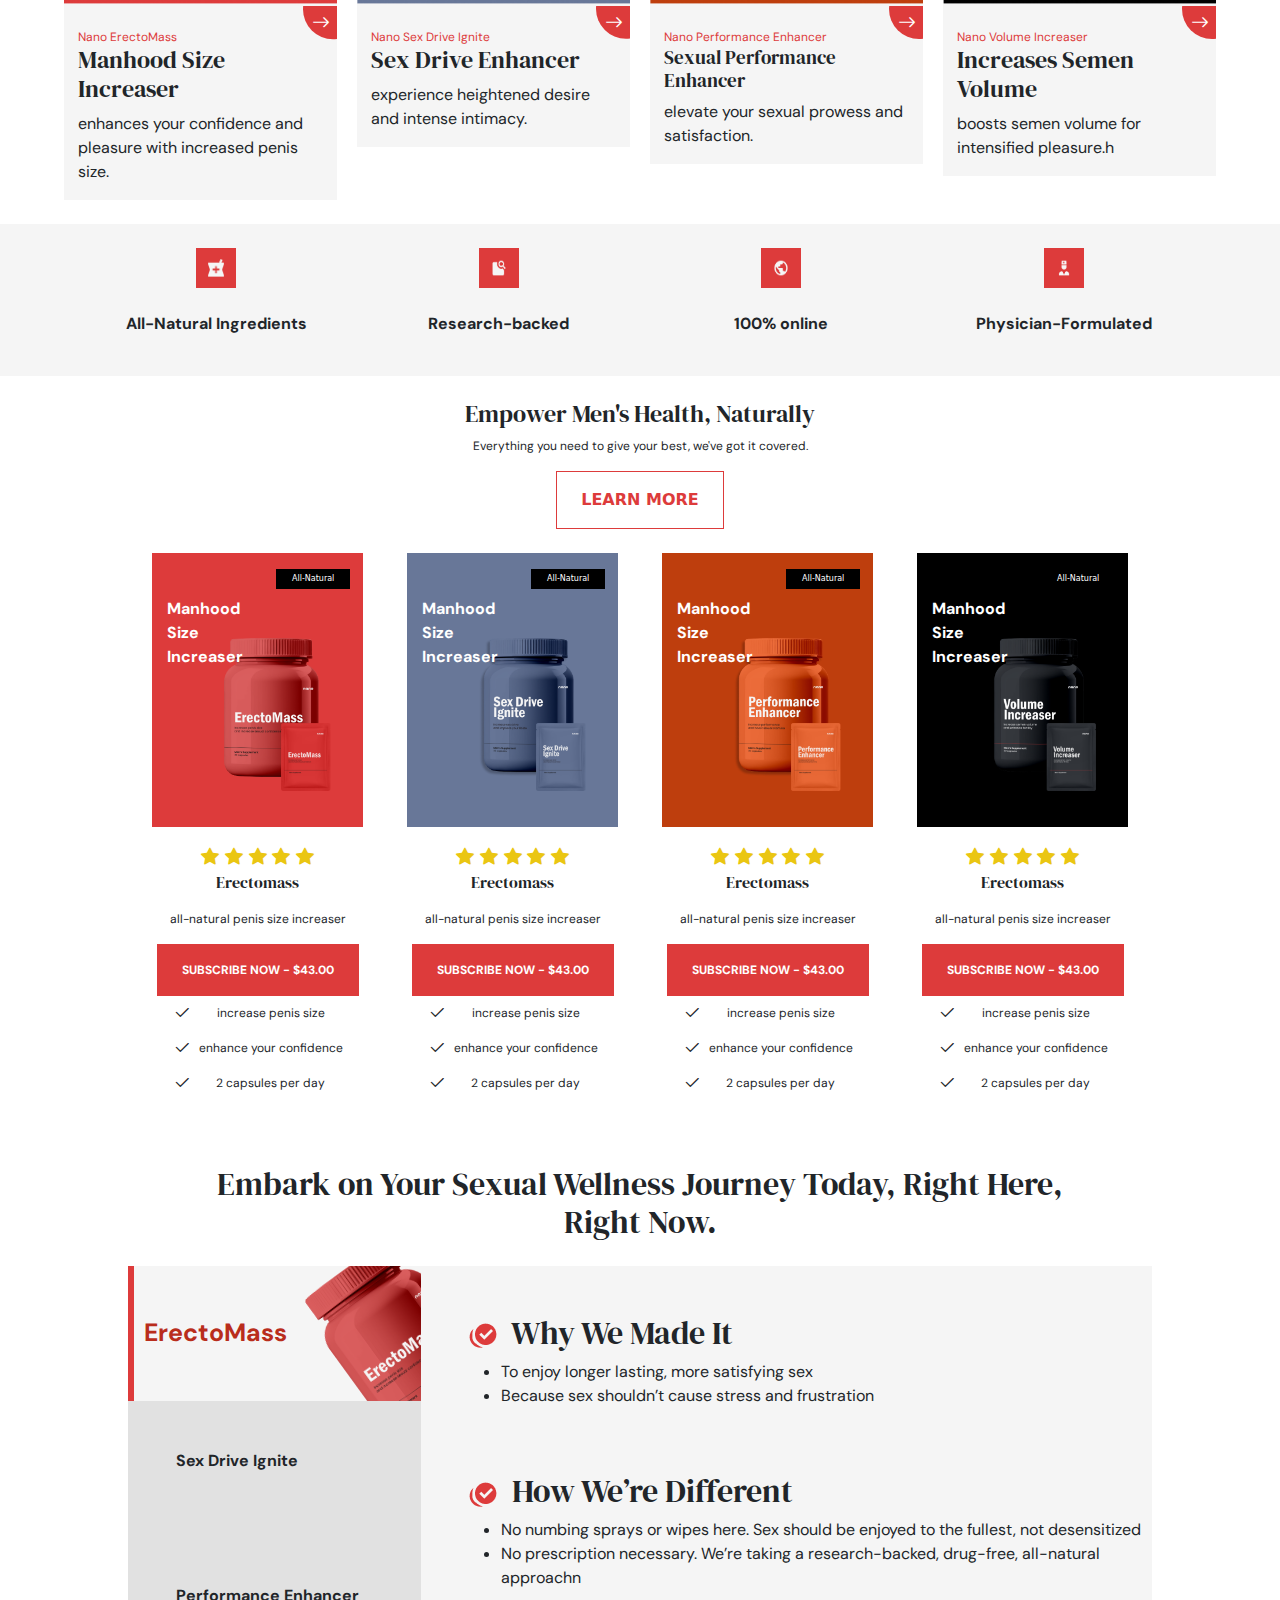
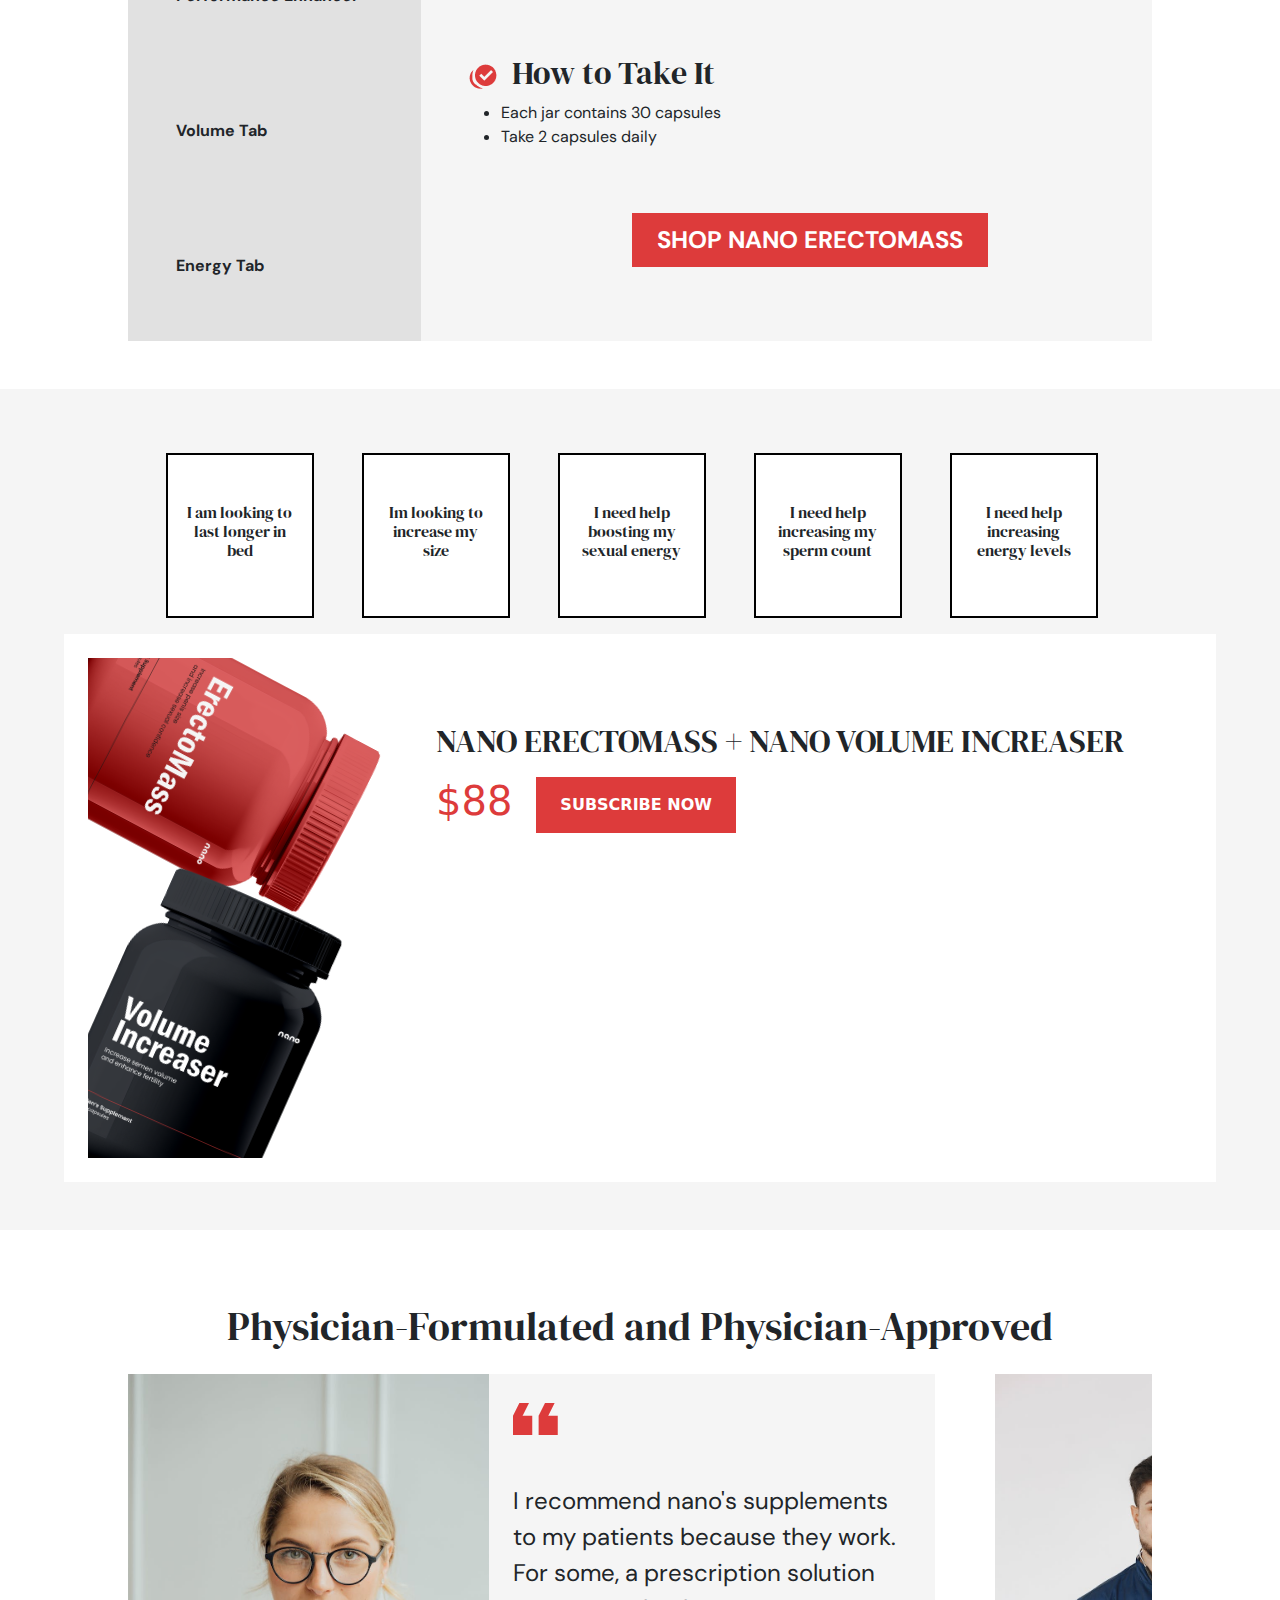
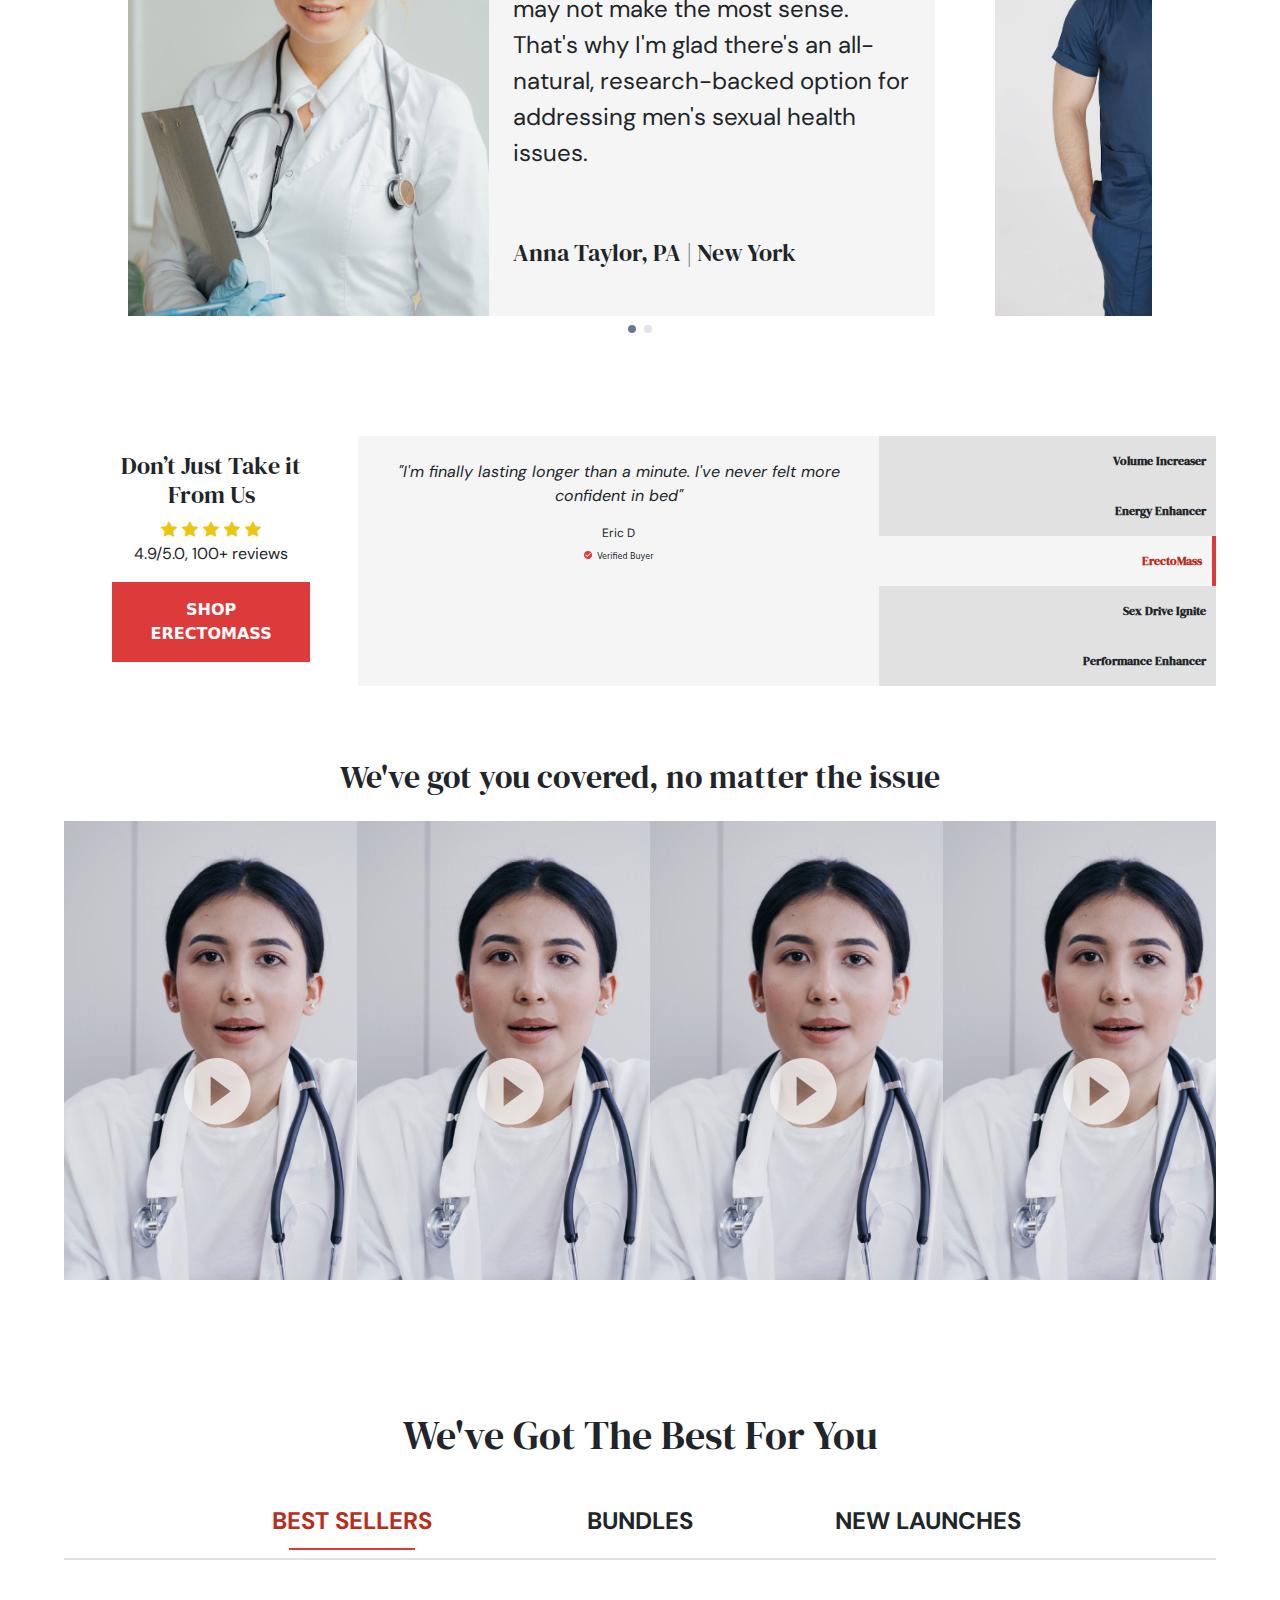
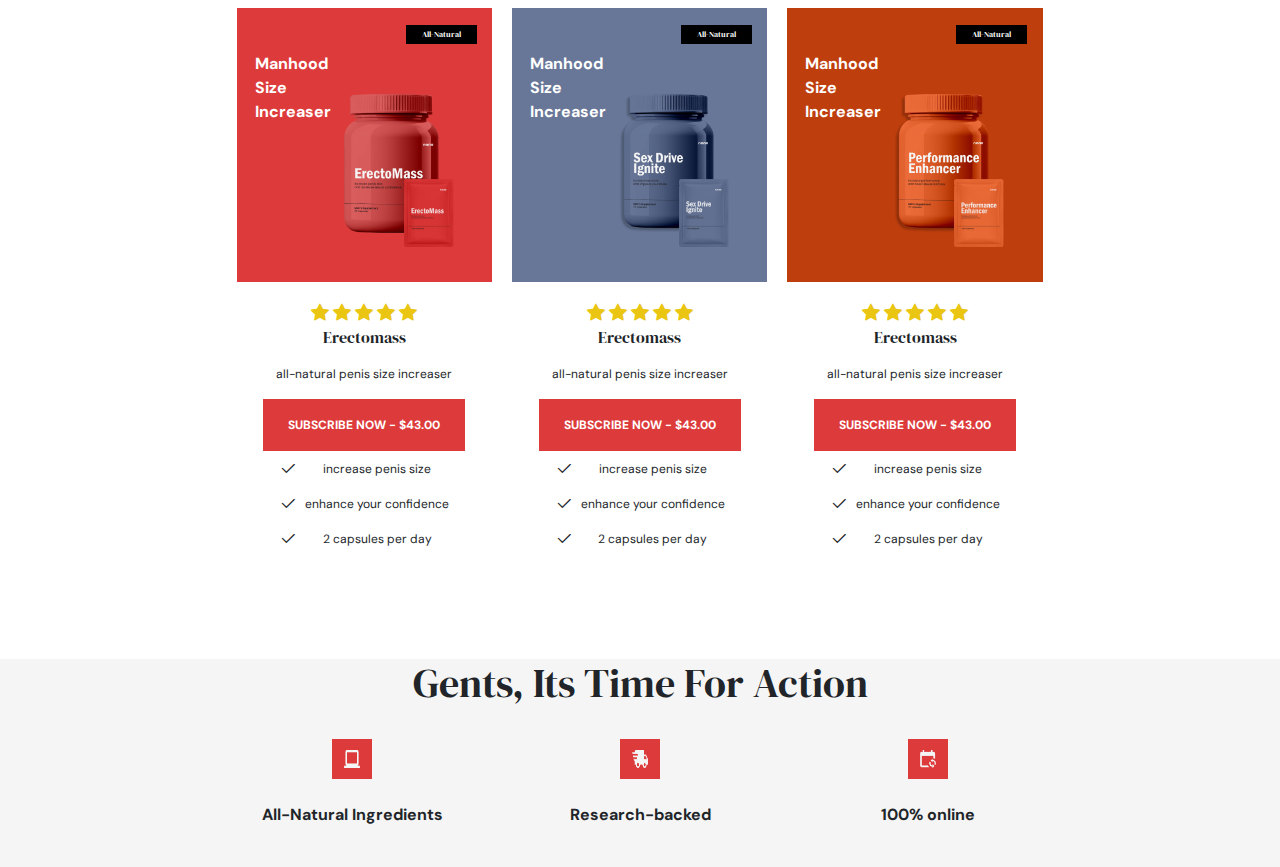
==== commit c3ddc27d: "merge" ====
--- a/index.html
+++ b/index.html
@@ -84,8 +84,8 @@
         <div class="d-flex flex-column">
           <div class="w-100">
             <h1 class="title mt-5">Unlock Your Full Potential</h1>
-            <p class="dmSans text-center sub-title mx-2 mt-3">
-              Discover Male Enhancement Supplements for Peak Performance!
+            <p class="dmSans text-center sub-title">
+              <!-- Discover Male Enhancement Supplements for Peak Performance! -->
             </p>
             <div class="buy-buttons d-flex justify-content-center gap-4 my-4">
               <button class="bg-theme text-white border-0 px-4 py-3 fw-bold">
@@ -128,54 +128,53 @@
 
       <!-- review swiper -->
 
-      <div class="w-100 bg-review">
-        <div class="swiper swiper1 w-90">
-          <div class="swiper-wrapper">
-            <div class="swiper-slide bg-review pt-4 py-md-5 px-3 font-md-16">
-              <div class="h-100">
-                <p class="dmSans text-gray fst-italic">
-                  "Nano's supplements transformed mens confidence and
-                  performance."
-                </p>
-                <p class="dmSansDisplay text-light-pink m-0">
-                  — Fitness Enthusiast Magazine
-                </p>
-              </div>
-            </div>
-            <div class="swiper-slide bg-review pt-5 py-md-5 px-3 font-md-16">
+      <div class="swiper swiper1 bg-review">
+        <div class="swiper-wrapper">
+          <div class="swiper-slide bg-review py-5 px-3">
+            <div class="h-100">
               <p class="dmSans text-gray fst-italic">
-                "Nano's supplements are a game-changer."
+                "Nano's supplements transformed mens confidence and
+                performance."
               </p>
               <p class="dmSansDisplay text-light-pink m-0">
-                — Wellness Review Institute
+                — Fitness Enthusiast Magazine
               </p>
             </div>
-            <div class="swiper-slide bg-review pt-5 py-md-5 px-3 font-md-16">
-              <p class="dmSans text-gray fst-italic">
-                “Nano stands out for its effectiveness and quality.”
-              </p>
-              <p class="dmSansDisplay text-light-pink m-0">
-                — Men's Health Today
-              </p>
-            </div>
           </div>
-          <div class="swiper-pagination1 text-center pb-3"></div>
+          <div class="swiper-slide bg-review py-5 px-3">
+            <p class="dmSans text-gray fst-italic">
+              "Nano's supplements are a game-changer."
+            </p>
+            <p class="dmSansDisplay text-light-pink m-0">
+              — Wellness Review Institute
+            </p>
+          </div>
+          <div class="swiper-slide bg-review py-5 px-3">
+            <p class="dmSans text-gray fst-italic">
+              “Nano stands out for its effectiveness and quality.”
+            </p>
+            <p class="dmSansDisplay text-light-pink m-0">
+              — Men's Health Today
+            </p>
+          </div>
         </div>
+        <div class="swiper-pagination"></div>
       </div>
 
       <!-- end of review sniper -->
 
       <!-- card -->
 
-      <div class="my-4 mt-md-5 w-90 mx-auto">
-        <h2 class="dmSansDisplay text-center my-4 px-3 mb-md-5">
-          Unlock your potential, Embrace peak performance
-        </h2>
-
+      <div class="my-4 w-90 mx-auto">
+        <div class="w-75 mx-auto">
+          <h2 class="dmSansDisplay text-center my-4">
+            Unlock your potential, Embrace peak performance
+          </h2>
+        </div>
         <div class="swiper swiper2">
           <div class="swiper-wrapper">
             <div class="swiper-slide">
-              <div class="d-flex flex-column w-100 bg-gray h-100">
+              <div class="d-flex flex-column w-100 bg-gray">
                 <div
                   class="slider-card-size-1 d-flex justify-content-center align-items-center position-relative"
                 >
@@ -207,7 +206,7 @@
               </div>
             </div>
             <div class="swiper-slide">
-              <div class="d-flex flex-column w-100 bg-gray h-100">
+              <div class="d-flex flex-column w-100 bg-gray">
                 <div
                   class="slider-card-size-2 d-flex justify-content-center align-items-center position-relative"
                 >
@@ -238,7 +237,7 @@
               </div>
             </div>
             <div class="swiper-slide">
-              <div class="d-flex flex-column w-100 bg-gray h-100">
+              <div class="d-flex flex-column w-100 bg-gray">
                 <div
                   class="slider-card-size-3 d-flex justify-content-center align-items-center position-relative"
                 >
@@ -271,7 +270,7 @@
               </div>
             </div>
             <div class="swiper-slide">
-              <div class="d-flex flex-column w-100 bg-gray h-100">
+              <div class="d-flex flex-column w-100 bg-gray">
                 <div
                   class="slider-card-size-4 d-flex justify-content-center align-items-center position-relative"
                 >
@@ -297,14 +296,14 @@
                       Increases Semen Volume
                     </h1>
                     <p class="dmSans font-16">
-                      boosts semen volume for intensified pleasure.
+                      boosts semen volume for intensified pleasure.h
                     </p>
                   </div>
                 </div>
               </div>
             </div>
             <div class="swiper-slide">
-              <div class="d-flex flex-column w-100 bg-gray h-100">
+              <div class="d-flex flex-column w-100 bg-gray">
                 <div
                   class="slider-card-size-5 d-flex justify-content-center align-items-center position-relative"
                 >
@@ -338,7 +337,7 @@
               </div>
             </div>
           </div>
-          <div class="swiper-pagination2 text-center my-2"></div>
+          <!-- <div class="swiper-pagination"></div> -->
         </div>
 
         <!-- card -->
@@ -390,21 +389,21 @@
 
       <!-- subscribe area slider -->
 
-      <div class="container-fluid text-center w-90 mt-4">
-        <h1 class="font-24-42 dmSansDisplay">Empower Men's Health, Naturally</h1>
-        <p class="dmSans font-12-24 mb-4">
+      <div class="container-fluid text-center w-80 mt-4">
+        <h1 class="font-24 dmSansDisplay">Empower Men's Health, Naturally</h1>
+        <p class="dmSans font-12">
           Everything you need to give your best, we've got it covered.
         </p>
         <button
-          class="text-theme px-4 px-md-5 py-3 border-theme fw-bold bg-white btn-theme"
+          class="text-theme px-4 py-3 border-theme fw-bold bg-white btn-theme"
         >
           LEARN MORE
         </button>
 
-        <div class="swiper swiper3 mt-4 w-80 w-md-50 mx-auto">
+        <div class="swiper swiper3 mt-4">
           <div class="swiper-wrapper">
             <div class="swiper-slide">
-              <div class="container d-flex flex-column card-max-width">
+              <div class="container d-flex flex-column">
                 <div class="w-full bg-theme h-274 position-relative">
                   <img
                     src="./images/bottles-bg/erectomass/erectomass.png"
@@ -472,7 +471,7 @@
             </div>
 
             <div class="swiper-slide">
-              <div class="container d-flex flex-column card-max-width">
+              <div class="container d-flex flex-column">
                 <div class="w-full bg-ignite h-274 position-relative">
                   <img
                     src="./images/bottles-bg/ignite-drive/sex drive ignite.png"
@@ -539,7 +538,7 @@
             </div>
 
             <div class="swiper-slide">
-              <div class="container d-flex flex-column card-max-width">
+              <div class="container d-flex flex-column">
                 <div class="w-full bg-perf-enhancer h-274 position-relative">
                   <img
                     src="./images/bottles-bg/enhancer/performance enhancer.png"
@@ -606,7 +605,7 @@
             </div>
 
             <div class="swiper-slide">
-              <div class="container d-flex flex-column card-max-width">
+              <div class="container d-flex flex-column">
                 <div class="w-full bg-volume-increaser h-274 position-relative">
                   <img
                     src="./images/bottles-bg/increaser/volume increaser.png"
@@ -673,7 +672,7 @@
             </div>
 
             <div class="swiper-slide">
-              <div class="container d-flex flex-column card-max-width">
+              <div class="container d-flex flex-column">
                 <div class="w-full bg-energy-level h-274 position-relative">
                   <img
                     src="./images/bottles-bg/enhancer-2/energy enhancer.png"
@@ -754,7 +753,7 @@
         >
           Embark on Your Sexual Wellness Journey Today, Right Here, Right Now.
         </h1>
-        <div class="d-flex align-items-start bg-tab overflow-hidden h-100">
+        <div class="d-flex align-items-start bg-tab overflow-hidden">
           <div
             class="nav flex-column nav-pills w-40"
             id="v-pills-tab"
@@ -853,14 +852,18 @@
 
           <!-- content -->
 
-          <div class="tab-content w-100 bg-tab-light" id="v-pills-tabContent">
+          <div
+            class="tab-content w-100 bg-tab-light"
+            id="v-pills-tabContent"
+            style="height: 675px"
+          >
             <div
               class="tab-pane fade show active h-100"
               id="erecto-mass"
               role="tabpanel"
               aria-labelledby="erecto-mass-tab"
             >
-              <div class="d-flex flex-column gap-5 p-5">
+              <div class="d-flex flex-column gap-5 ms-5 my-5 h-100">
                 <div>
                   <h1 class="dmSansDisplay font-32">
                     <img src="/images//icons/check.png" class="me-2" /> Why We
@@ -913,7 +916,7 @@
               role="tabpanel"
               aria-labelledby="ignite-tab"
             >
-              <div class="d-flex flex-column gap-5 p-5">
+              <div class="d-flex flex-column ms-5 my-5 gap-5">
                 <div>
                   <h1 class="dmSansDisplay font-32">
                     <img src="/images//icons/check.png" class="me-2" /> Why We
@@ -968,7 +971,7 @@
               role="tabpanel"
               aria-labelledby="perf-tab"
             >
-              <div class="d-flex flex-column gap-5 p-5">
+              <div class="d-flex flex-column ms-5 my-5 gap-5">
                 <div>
                   <h1 class="dmSansDisplay font-32">
                     <img src="/images//icons/check.png" class="me-2" /> Why We
@@ -1023,7 +1026,7 @@
               role="tabpanel"
               aria-labelledby="volume-tab"
             >
-              <div class="d-flex flex-column gap-5 p-5">
+              <div class="d-flex flex-column ms-5 my-5 gap-5">
                 <div>
                   <h1 class="dmSansDisplay font-32">
                     <img src="/images//icons/check.png" class="me-2" /> Why We
@@ -1075,7 +1078,7 @@
               role="tabpanel"
               aria-labelledby="v-pills-settings-tab"
             >
-              <div class="d-flex flex-column gap-5 p-5">
+              <div class="d-flex flex-column ms-5 my-5 gap-5">
                 <div>
                   <h1 class="dmSansDisplay font-32">
                     <img src="/images//icons/check.png" class="me-2" /> Why We
@@ -1128,7 +1131,7 @@
               role="tabpanel"
               aria-labelledby="energy-tab"
             >
-              <div class="d-flex flex-column gap-5 p-5">
+              <div class="d-flex flex-column ms-5 my-5 gap-5">
                 <div>
                   <h1 class="dmSansDisplay font-32">
                     <img src="/images//icons/check.png" class="me-2" /> Why We
@@ -1686,10 +1689,7 @@
 
           <!-- content -->
 
-          <div
-            class="tab-content w-100 bg-tab-light d-flex justify-content-center align-items-center"
-            id="v-pills-tabContent"
-          >
+          <div class="tab-content w-100 bg-tab-light" id="v-pills-tabContent">
             <div
               class="tab-pane fade show active text-center p-4"
               id="erecto-mass2"
@@ -2070,7 +2070,11 @@
 
         <!-- content -->
 
-        <div class="tab-content w-70 mx-auto" id="v-pills-tabContent">
+        <div
+          class="tab-content w-70 mx-auto"
+          id="v-pills-tabContent"
+          style="height: 675px"
+        >
           <div
             class="tab-pane fade show active h-100"
             id="best-seller"
@@ -3383,159 +3387,40 @@
         </div>
       </div>
 
-      <!-- end multi tabs with sliders -->
-
-      <div class="w-100 mx-auto bg-gray p-5">
+      <!-- multi tabs with sliders -->
+
+      <div class="w-100 mx-auto bg-gray">
         <h1 class="dmSansDisplay text-center">Gents, Its Time For Action</h1>
         <div
-          class="row justify-content-center align-items-center w-80 mx-auto bg-gray"
+          class="row justify-content-center align-items-center w-90 mx-auto bg-gray"
         >
-          <div class="col-12 col-lg-4 text-center p-4">
+          <div class="col-6 col-lg-3 text-center p-4">
             <div
               class="bg-theme icon-size d-flex justify-content-center align-items-center mx-auto"
             >
-              <img
-                src="/images/icons/laptop.png"
-                class="icon-size__img_footer"
-              />
-            </div>
-            <p class="dmSans font-16-24 text-400 mt-4">
-              Select whichever all-natural supplement best suits your needs
-            </p>
+              <img src="/images/icons/laptop.png" class="icon-size__img" />
+            </div>
+            <p class="dmSans font-16 text-700 mt-4">All-Natural Ingredients</p>
           </div>
-          <div class="col-12 col-lg-4 text-center p-4">
+          <div class="col-6 col-lg-3 text-center p-4">
             <div
               class="bg-theme icon-size d-flex justify-content-center align-items-center mx-auto"
             >
-              <img
-                src="/images/icons/truck.png"
-                class="icon-size__img_footer"
-              />
-            </div>
-            <p class="dmSans font-16-24 text-400 mt-4">
-              Free shipping straight to your door in discreet packaging
-            </p>
+              <img src="/images/icons/truck.png" class="icon-size__img" />
+            </div>
+            <p class="dmSans font-16 text-700 mt-4">Research-backed</p>
           </div>
 
-          <div class="col-12 col-lg-4 text-center p-4">
+          <div class="col-6 col-lg-3 text-center p-4">
             <div
               class="bg-theme icon-size d-flex justify-content-center align-items-center mx-auto"
             >
-              <img
-                src="/images/icons/calendar.png"
-                class="icon-size__img_footer"
-              />
-            </div>
-            <p class="dmSans font-16-24 text-400 mt-4">
-              Be consistent with your regimen to start enjoying results
-            </p>
+              <img src="/images/icons/calendar.png" class="icon-size__img" />
+            </div>
+            <p class="dmSans font-16 text-700 mt-4">100% online</p>
           </div>
         </div>
       </div>
-
-      <div class="bg-theme w-100">
-        <div class="w-80 mx-auto">
-          <div class="swiper marquee-swiper">
-            <!-- Additional required wrapper -->
-            <div class="swiper-wrapper">
-              <div class="swiper-slide">
-                <div
-                  class="bg-theme text-white dmSans fst-italic py-3 text-700"
-                >
-                  All-Natural Ingredients
-                </div>
-              </div>
-              <div class="swiper-slide">
-                <div
-                  class="bg-theme text-white dmSans fst-italic py-3 text-700"
-                >
-                  Research-backed
-                </div>
-              </div>
-              <div class="swiper-slide">
-                <div
-                  class="bg-theme text-white dmSans fst-italic py-3 text-700"
-                >
-                  100% online
-                </div>
-              </div>
-              <div class="swiper-slide">
-                <div
-                  class="bg-theme text-white dmSans fst-italic py-3 text-700"
-                >
-                  Physician-Formulated
-                </div>
-              </div>
-              <div class="swiper-slide">
-                <div
-                  class="bg-theme text-white dmSans fst-italic py-3 text-700"
-                >
-                  All-Natural Ingredients
-                </div>
-              </div>
-              <div class="swiper-slide">
-                <div
-                  class="bg-theme text-white dmSans fst-italic py-3 text-700"
-                >
-                  Research-backed
-                </div>
-              </div>
-            </div>
-          </div>
-        </div>
-      </div>
-
-      <footer class="bg-footer overflow-hidden">
-        <div class="d-md-flex w-100 mx-auto gap-4 justify-content-center p-4">
-          <div class="p-3 p-md-5 bg-footer_bg">
-            <h1 class="text-theme font-72 dmSans">
-              Unlock your full potential
-            </h1>
-
-            <div class="d-md-flex text-white dmSans gap-5 my-4">
-              <div>
-                <ul class="p-0">
-                  <h1>Our Site</h1>
-                  <li><a href="#">Home</a></li>
-                  <li><a href="#">FAQs</a></li>
-                </ul>
-              </div>
-              <div>
-                <ul class="p-0">
-                  <h1>About</h1>
-                  <li><a>About Nano</a></li>
-                  <li><a>Terms and Conditions</a></li>
-                  <li><a>Privacy Policy</a></li>
-                </ul>
-              </div>
-              <div>
-                <ul class="p-0">
-                  <h1>Shop</h1>
-                  <li>ErectoMass</li>
-                  <li>Sex Drive Ignite</li>
-                  <li>Performance Enhancer</li>
-                  <li>Volume Increaser</li>
-                  <li>Energy Enhancer</li>
-                </ul>
-              </div>
-            </div>
-          </div>
-          <div class="d-flex flex-column text-white gap-4 mt-4 mt-md-0">
-            <div class="logo-padding bg-footer_bg text-center">
-              <img src="./images/logo/nano.png" alt="logo" />
-            </div>
-            <div class="text-center bg-footer_bg p-5">
-              <h1 class="dmSans font-24">Payment Methods</h1>
-              <img src="./images/footer/payments/card.png" />
-              <img src="./images/footer/payments/visa.png" />
-              <img src="./images/footer/payments/american-express.png" />
-
-              <img src="./images/footer/payments/discover.png" />
-              <div></div>
-            </div>
-          </div>
-        </div>
-      </footer>
     </div>
     <script
       src="https://cdn.jsdelivr.net/npm/bootstrap@5.3.3/dist/js/bootstrap.bundle.min.js"
@@ -3550,18 +3435,29 @@
     <script>
       const swiper1 = new Swiper(".swiper1", {
         pagination: {
-          el: ".swiper-pagination1",
+          el: ".swiper-pagination",
           clickable: true,
+        },
+
+        navigation: {
+          nextEl: ".swiper-button-next",
+          prevEl: ".swiper-button-prev",
+        },
+
+        scrollbar: {
+          el: ".swiper-scrollbar",
         },
         breakpoints: {
           320: {
             slidesPerView: 1,
+            // spaceBetween: 20,
           },
-
+          // when window width is >= 480px
           480: {
             slidesPerView: 3,
             spaceBetween: 20,
           },
+          // when window width is >= 640px
         },
       });
 
@@ -3569,7 +3465,7 @@
         spaceBetween: 10,
         slidesPerView: 1.25,
         pagination: {
-          el: ".swiper-pagination2",
+          el: ".swiper-pagination",
           clickable: true,
         },
         freeMode: true,
@@ -3611,10 +3507,10 @@
           el: ".swiper-pagination3",
           clickable: true,
         },
-        // autoplay: {
-        //   delay: 2500,
-        //   disableOnInteraction: false,
-        // },
+        autoplay: {
+          delay: 2500,
+          disableOnInteraction: false,
+        },
 
         // Navigation arrows
         navigation: {
@@ -3638,7 +3534,14 @@
             slidesPerView: 3,
             spaceBetween: 20,
           },
-         
+          1200: {
+            slidesPerView: 4,
+            spaceBetween: 20,
+          },
+          1400: {
+            slidesPerView: 5,
+            spaceBetween: 20,
+          },
         },
       });
 
@@ -3732,6 +3635,7 @@
           },
         });
 
+        // Open modal on slide click
         $(".swiper-slide").click(function () {
           var target = $(this).data("target");
           $(target).modal("show");
@@ -3740,33 +3644,8 @@
 
       // end modal covered section
 
-      // marquee effect slides
-
-      const marqueeSwiper = new Swiper(".marquee-swiper", {
-        slidesPerView: 1.5,
-        spaceBetween: 20,
-        centeredSlides: true,
-        speed: 1500,
-        autoplay: {
-          delay: 0,
-          disableOnInteraction: false,
-        },
-        loop: true,
-        breakpoints: {
-          576: {
-            slidesPerView: 2,
-            spaceBetween: 20,
-          },
-          768: {
-            slidesPerView: 5,
-            spaceBetween: 20,
-          },
-        },
-      });
-
-      //marquee effect slides
-
       $(document).ready(function () {
+        // Show corresponding image when a tab is clicked
         $(".nav-link-tabs").on("click", function () {
           $(".nav-link-tabs").removeClass("active");
           $(this).addClass("active");
@@ -3774,6 +3653,7 @@
       });
 
       $(document).ready(function () {
+        // Show corresponding image when a tab is clicked
         $(".nav-link-tabs-slide").on("click", function () {
           $(".nav-link-tabs-slide").removeClass("active");
           $(this).addClass("active");
@@ -3797,11 +3677,14 @@
 
       tabLinks.forEach((tabLink) => {
         tabLink.addEventListener("click", function () {
+          // Toggle the active class for the clicked tab
           this.classList.toggle("active");
 
+          // Get the selected tab's content
           const tabId = this.getAttribute("data-tab");
           const tabContent = document.getElementById(tabId);
 
+          // Display the content of the selected tab
           updateDisplay();
         });
       });
--- a/css/style.css
+++ b/css/style.css
@@ -10,15 +10,7 @@
 }
 
 a {
-  font-family: "DM Sans", sans-serif !important;
-  text-decoration: none !important;
-  color: #ffff !important;
-}
-
-ul,
-li {
-  list-style-type: none;
-  margin-top: 10px;
+  font-family: "DM Sans", sans-serif;
 }
 
 .anta-regular {
@@ -55,12 +47,14 @@
   font-family: "DM Serif Display", serif;
   font-weight: bolder;
   font-style: normal;
-  font-size: 42px;
-  line-height: 42px;
-  background: #DD3B3B;
-  background: linear-gradient(to right, #DD3B3B 100%, #B92D1C 100%);
+  font-size: 45px;
+  line-height: 55px;
+  color: #dd3b3b;
+  background-image: -webkit-linear-gradient(0deg, #dd3b3b 100%, #b92d1c 100%);
+  background-clip: text;
   -webkit-background-clip: text;
   -webkit-text-fill-color: transparent;
+
   text-align: center;
 }
 a.nav-link:hover {
@@ -81,7 +75,7 @@
 }
 
 .bg-theme {
-  background-color: #dd3b3b !important;
+  background-color: #dd3b3b;
 }
 
 .bg-gray {
@@ -139,28 +133,16 @@
   font-size: 12px;
 }
 
-.font-12-24 {
-  font-size: 12px;
-}
-
 .font-16 {
   font-size: 16px;
 }
 
-.font-md-16 {
-  font-size: 16px !important;
-}
-
 .font-19 {
   font-size: 19px;
 }
 
 .font-24 {
-  font-size: 24px;
-}
-
-.font-24-42 {
-  font-size: 24px;
+  font-size: 16px;
 }
 .font-32 {
   font-size: 32px;
@@ -178,7 +160,7 @@
 }
 
 .w-90 {
-  width: 90% !important;
+  width: 90%;
 }
 
 .w-80 {
@@ -187,10 +169,6 @@
 
 .w-70 {
   width: 70% !important;
-}
-
-.w-60 {
-  width: 60% !important;
 }
 
 .w-55 {
@@ -523,13 +501,7 @@
   height: 100%;
 }
 
-/* .swiper .swiper-slide div {
-  height: inherit;
-} */
-
-
 .swiper-slide {
-  height: auto !important;
   text-align: center;
   font-size: 18px;
   background: #fff;
@@ -628,20 +600,18 @@
 }
 
 .icon-size {
-  width: 60px;
-  height: 60px;
-}
-
-.icon-size-footer {
-  width: 80%;
-}
-
-.icon-size__img_footer {
-  width: 65%;
+  width: 40px;
+  height: 40px;
 }
 
 .icon-size__img {
-  width: 50%;
+  width: 16.2px;
+  height: 18px;
+}
+
+.icon-size__img {
+  width: 16.2px;
+  height: 18px;
 }
 
 .modal-bg-width {
@@ -738,10 +708,6 @@
   text-align: center;
 }
 
-.swiper-pagination2 .swiper-pagination-bullet-active {
-  background-color:#DD3B3B !important;
-}
-
 .text-center-right {
   text-align: center;
 }
@@ -773,46 +739,13 @@
   height: 62px;
 }
 
-.bg-footer {
-  background: url("/images/footer/bg-footer.png");
-  background-repeat: no-repeat;
-  background-size: cover;
-  background-position: center;
-}
-
-.bg-footer_bg {
-  background-color: #171717;
-}
-
-.logo-padding {
-  padding: 70px;
-}
-
-@media (min-width: 992px) {
+@media (min-width: 768px) {
   .h-screen-bg {
     background-image: url(/images/bg-bottles.png);
     background-position: center;
     background-repeat: no-repeat;
     background-size: cover;
     height: 820px;
-  }
-
-  .title {
-    font-family: "DM Serif Display", serif;
-    font-weight: bolder;
-    font-style: normal;
-    font-size: 112px;
-    line-height: 112px;
-    background: #DD3B3B;
-    background: linear-gradient(to right, #DD3B3B 100%, #B92D1C 100%);
-    -webkit-background-clip: text;
-    -webkit-text-fill-color: transparent;
-    text-align: center;
-  }
-
-  .sub-title{
-    font-size: 24px;
-    margin-bottom:40px
   }
 
   .h-desk-100 {
@@ -870,36 +803,19 @@
   .font-24 {
     font-size: 24px;
   }
-  .font-24-42 {
-    font-size: 42px;
-  }
   .action-icon {
     background-color: #dd3b3b;
     width: 7.75rem;
     height: 7.75rem;
   }
-
-  .font-32 {
-    font: 24px;
-  }
-
-  .font-md-16 {
-    font-size: 24px !important;
-  }
-  .font-12 {
-    font-size: 16px;
-  }
-
-  .font-12-24 {
-    font-size: 24px;
-  }
-
-  .font-72 {
-    font-size: 72px;
-  }
-
-  .logo-padding {
-    padding: 130px;
+}
+@media (min-width: 992px) {
+  .h-screen-bg {
+    background-image: url(/images/bg-bottles.png);
+    background-position: center;
+    background-repeat: no-repeat;
+    background-size: cover;
+    height: 800px;
   }
 }
 
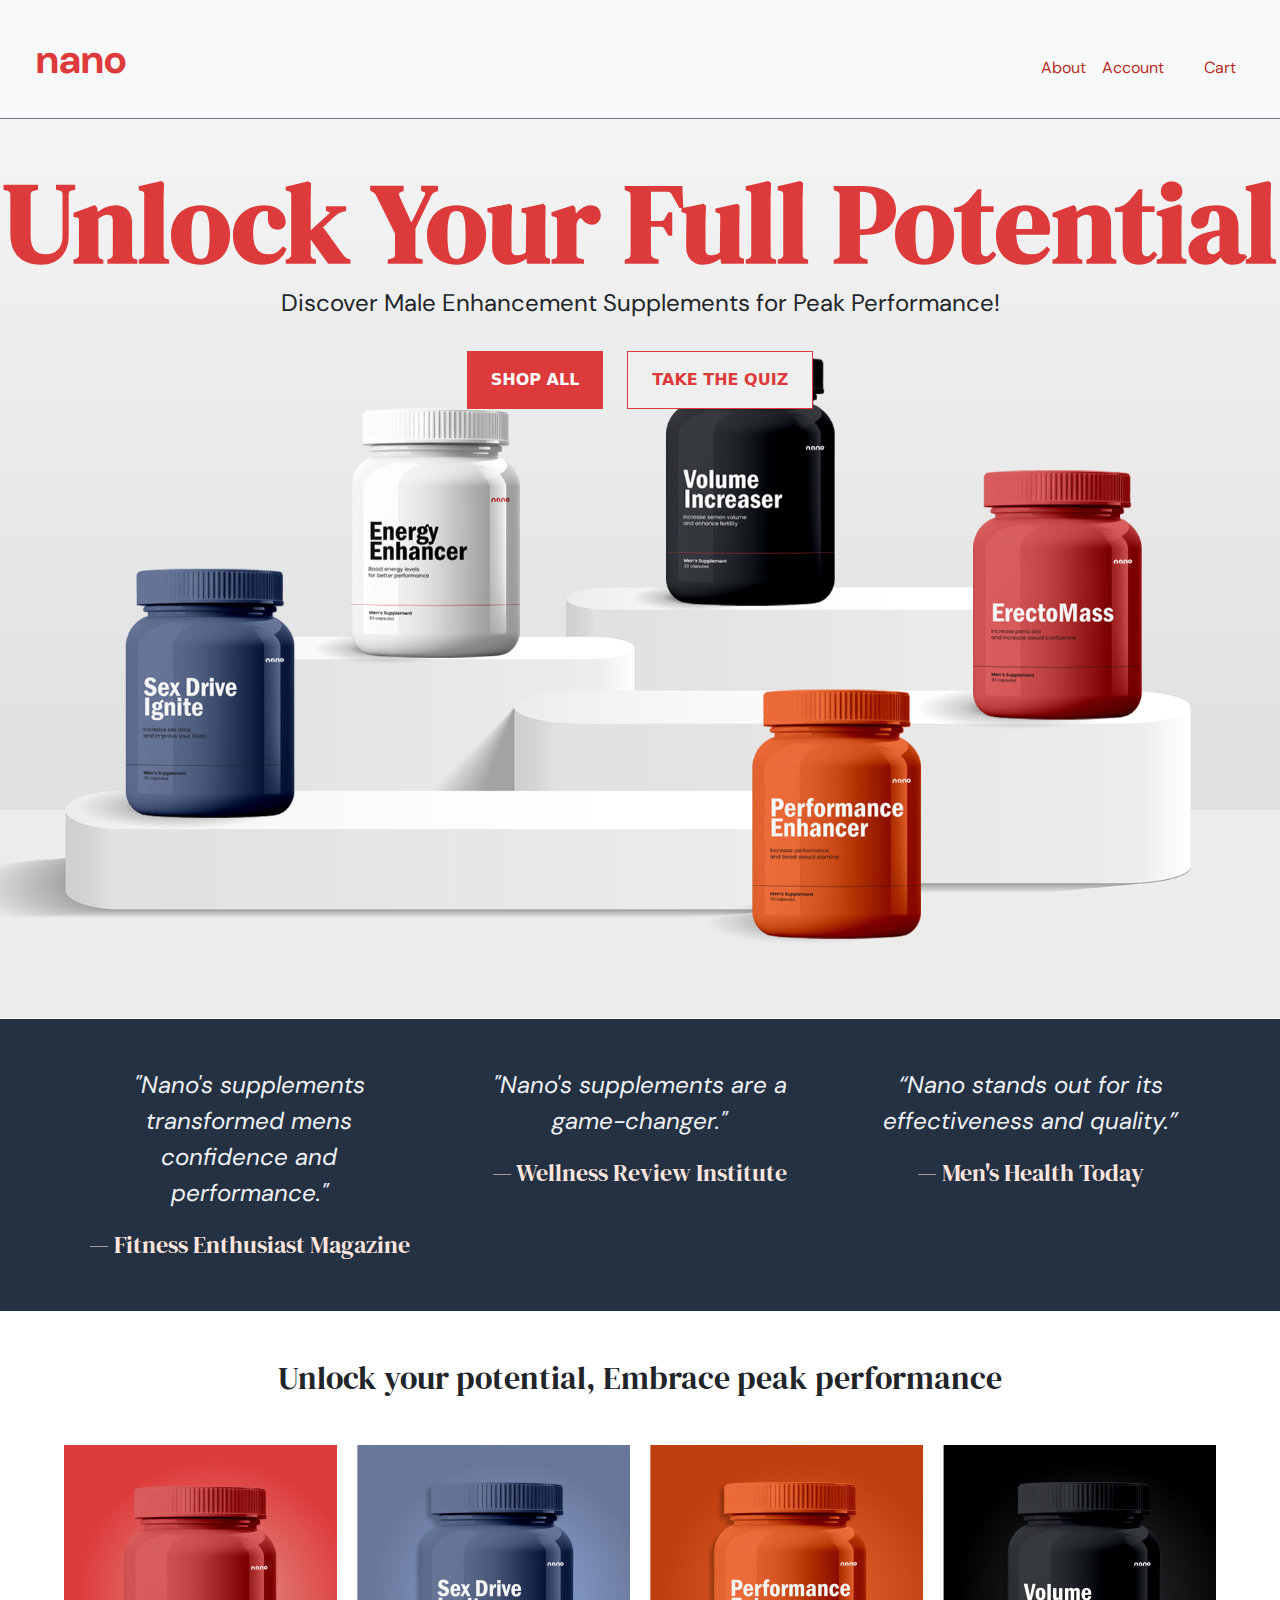
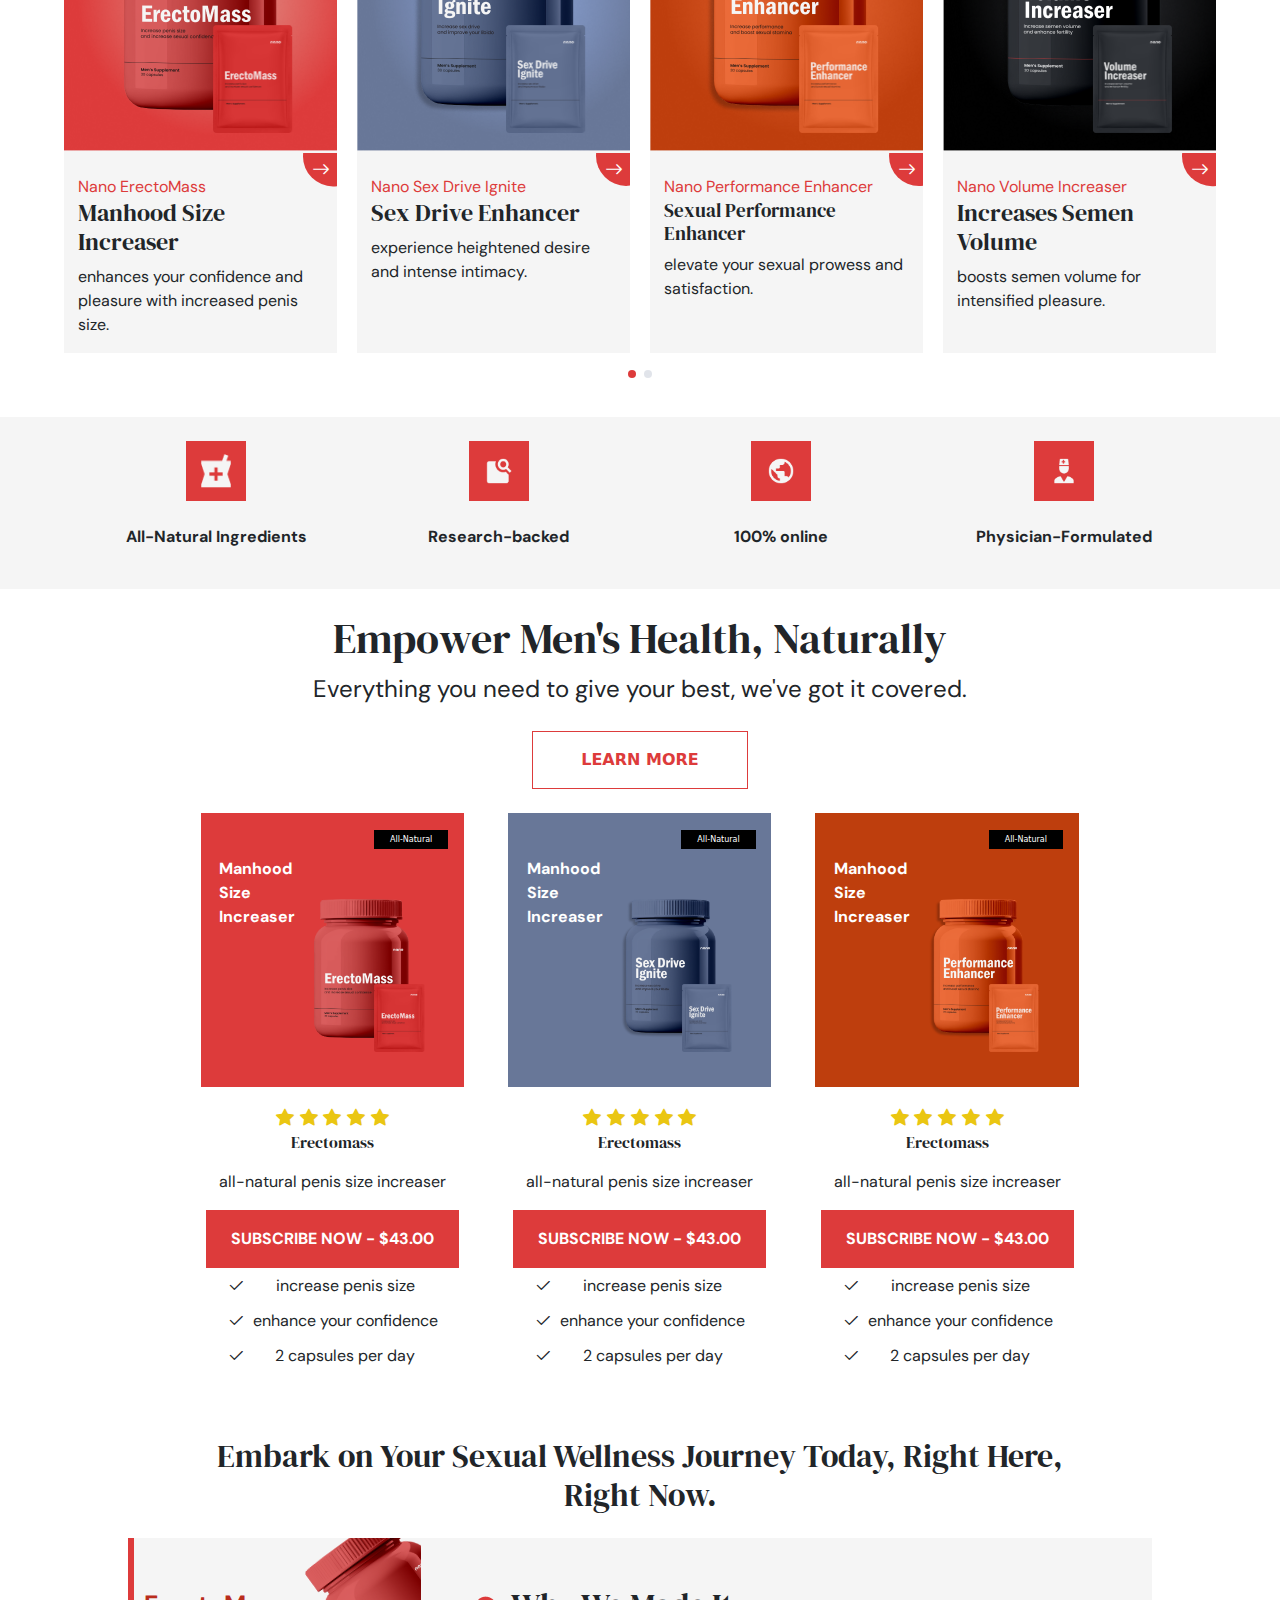
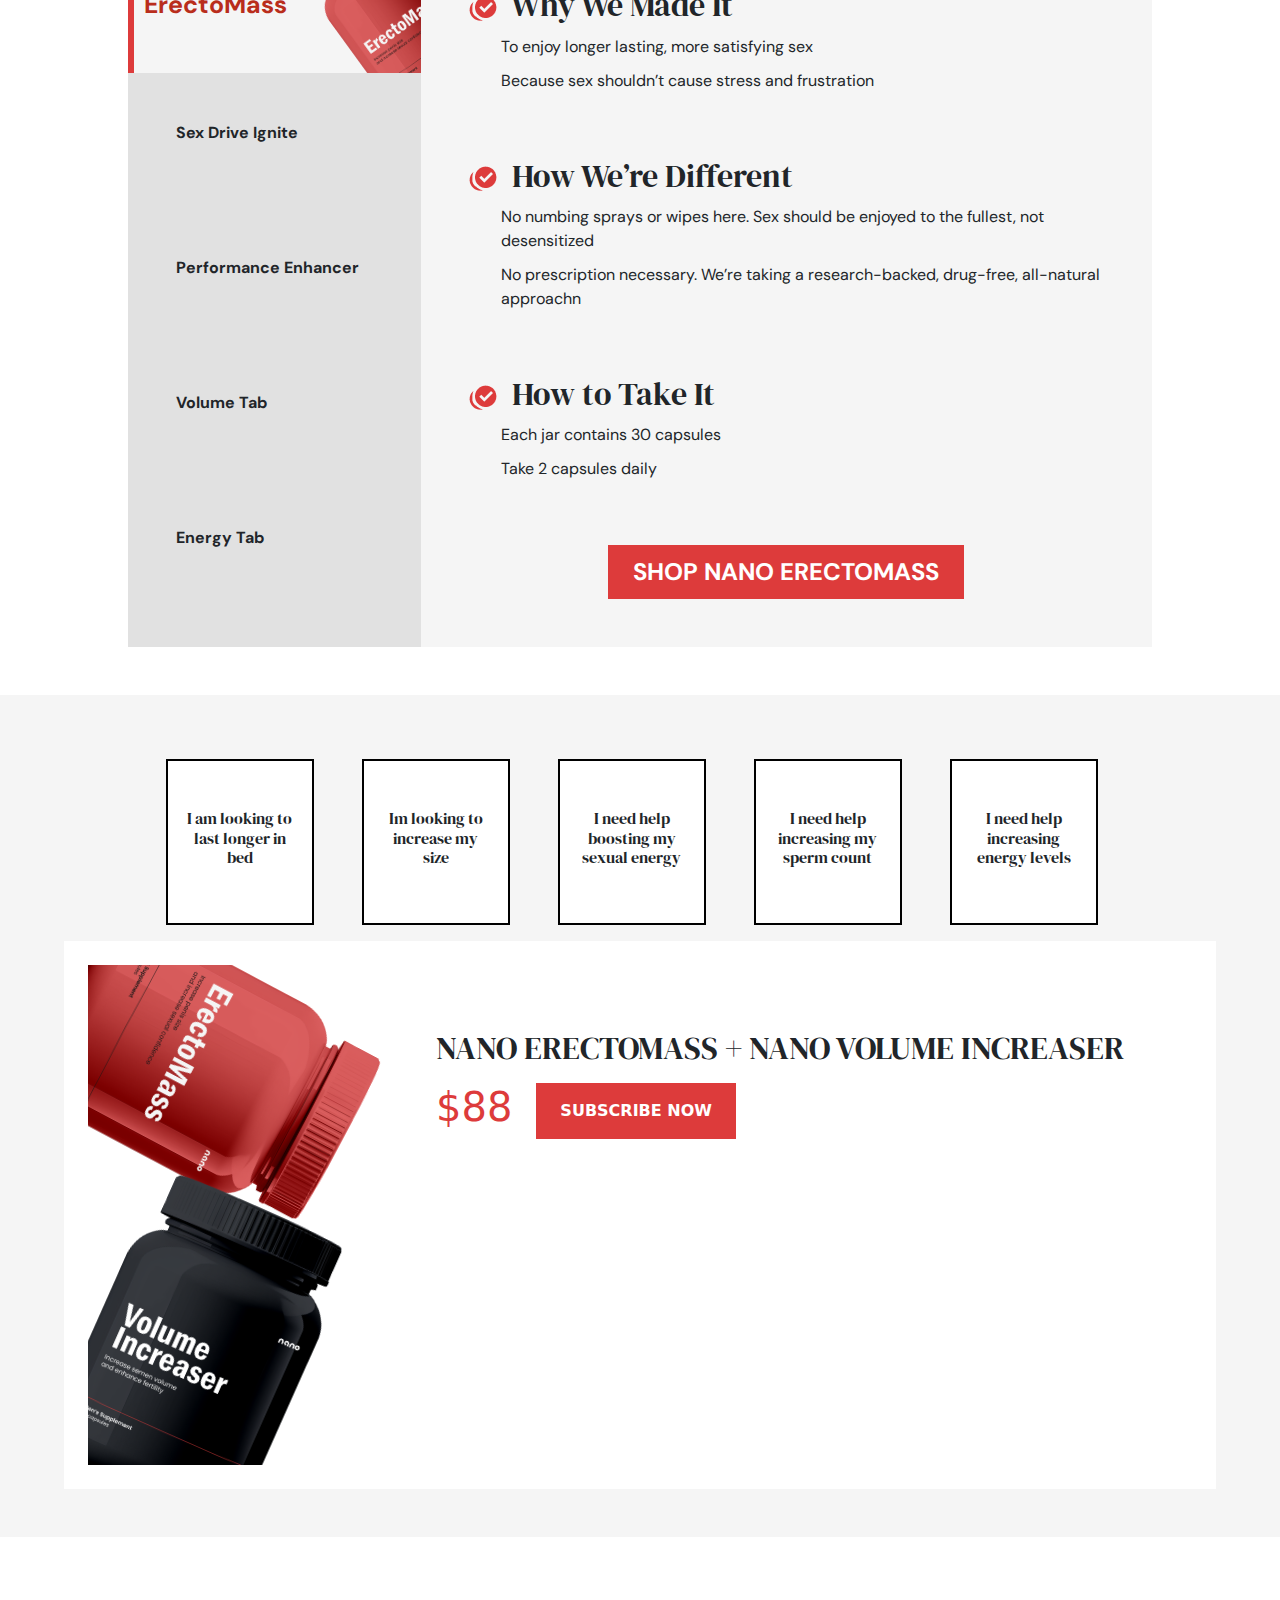
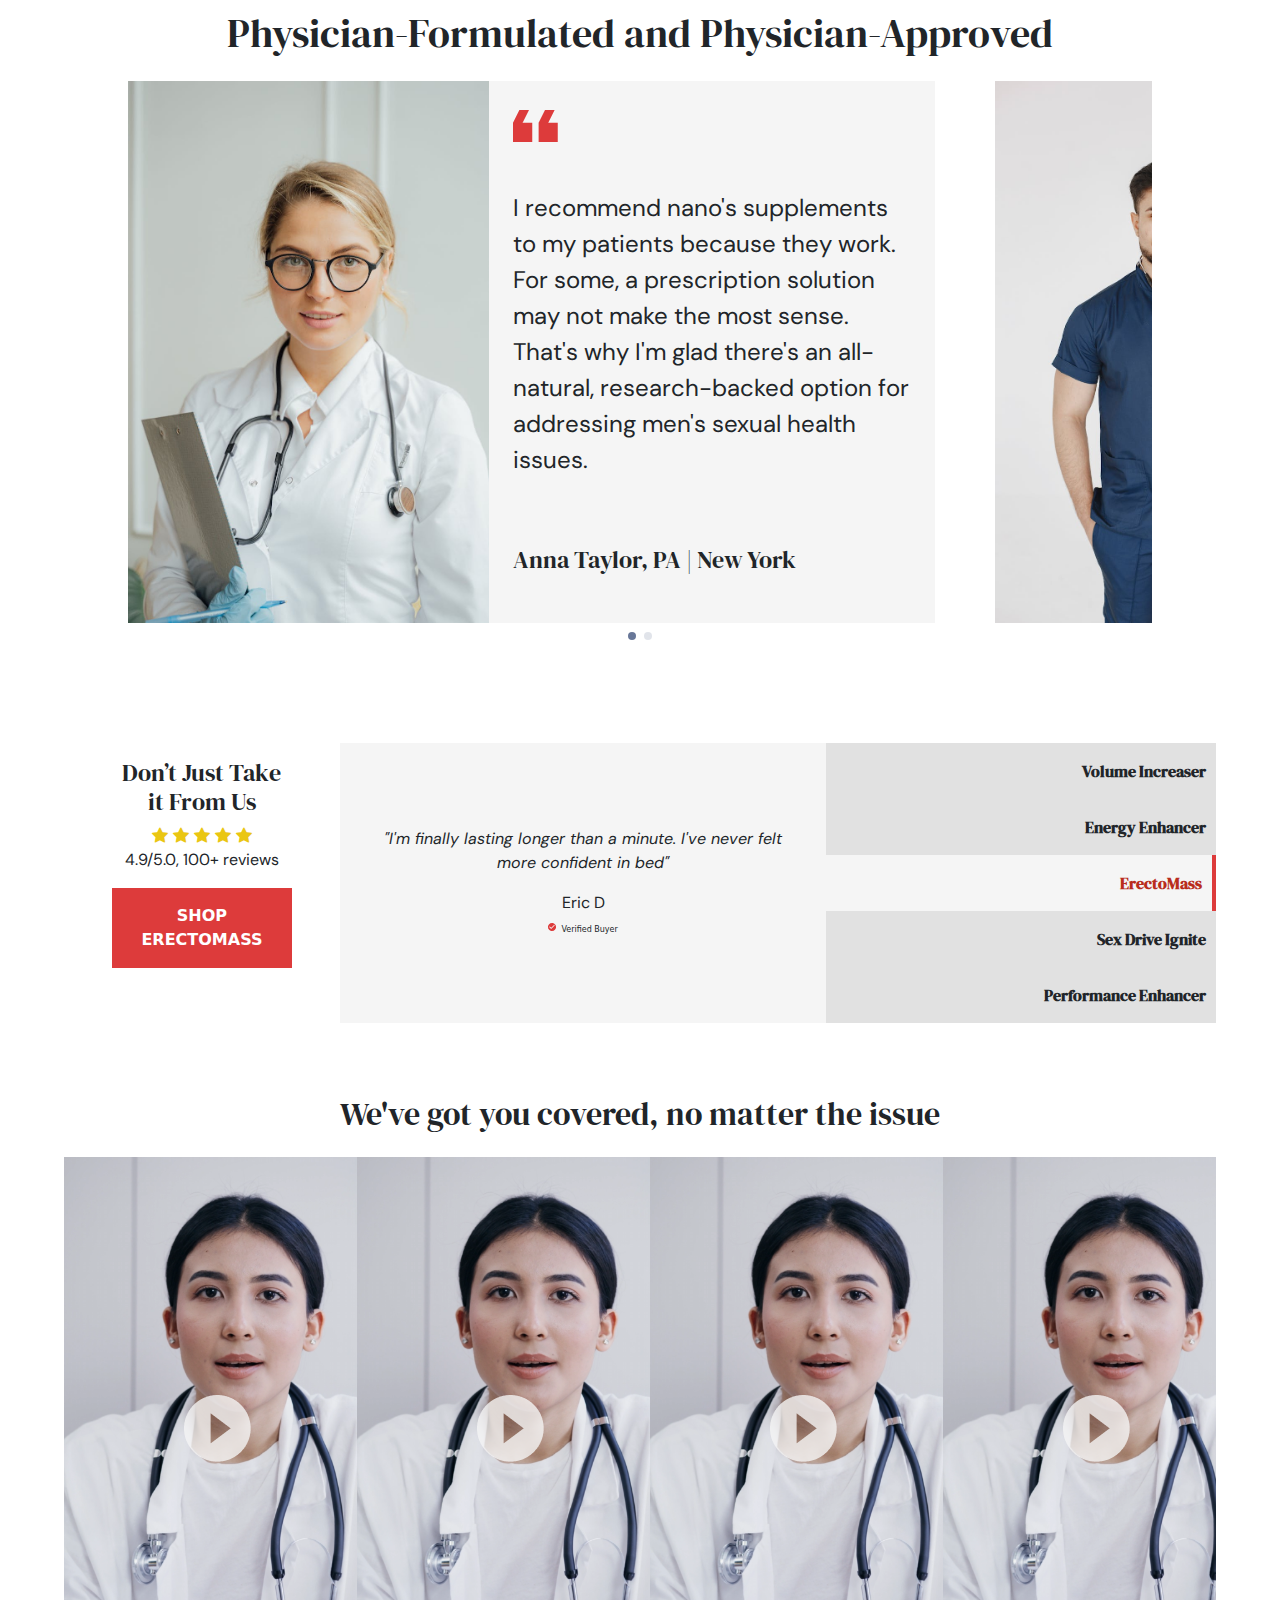
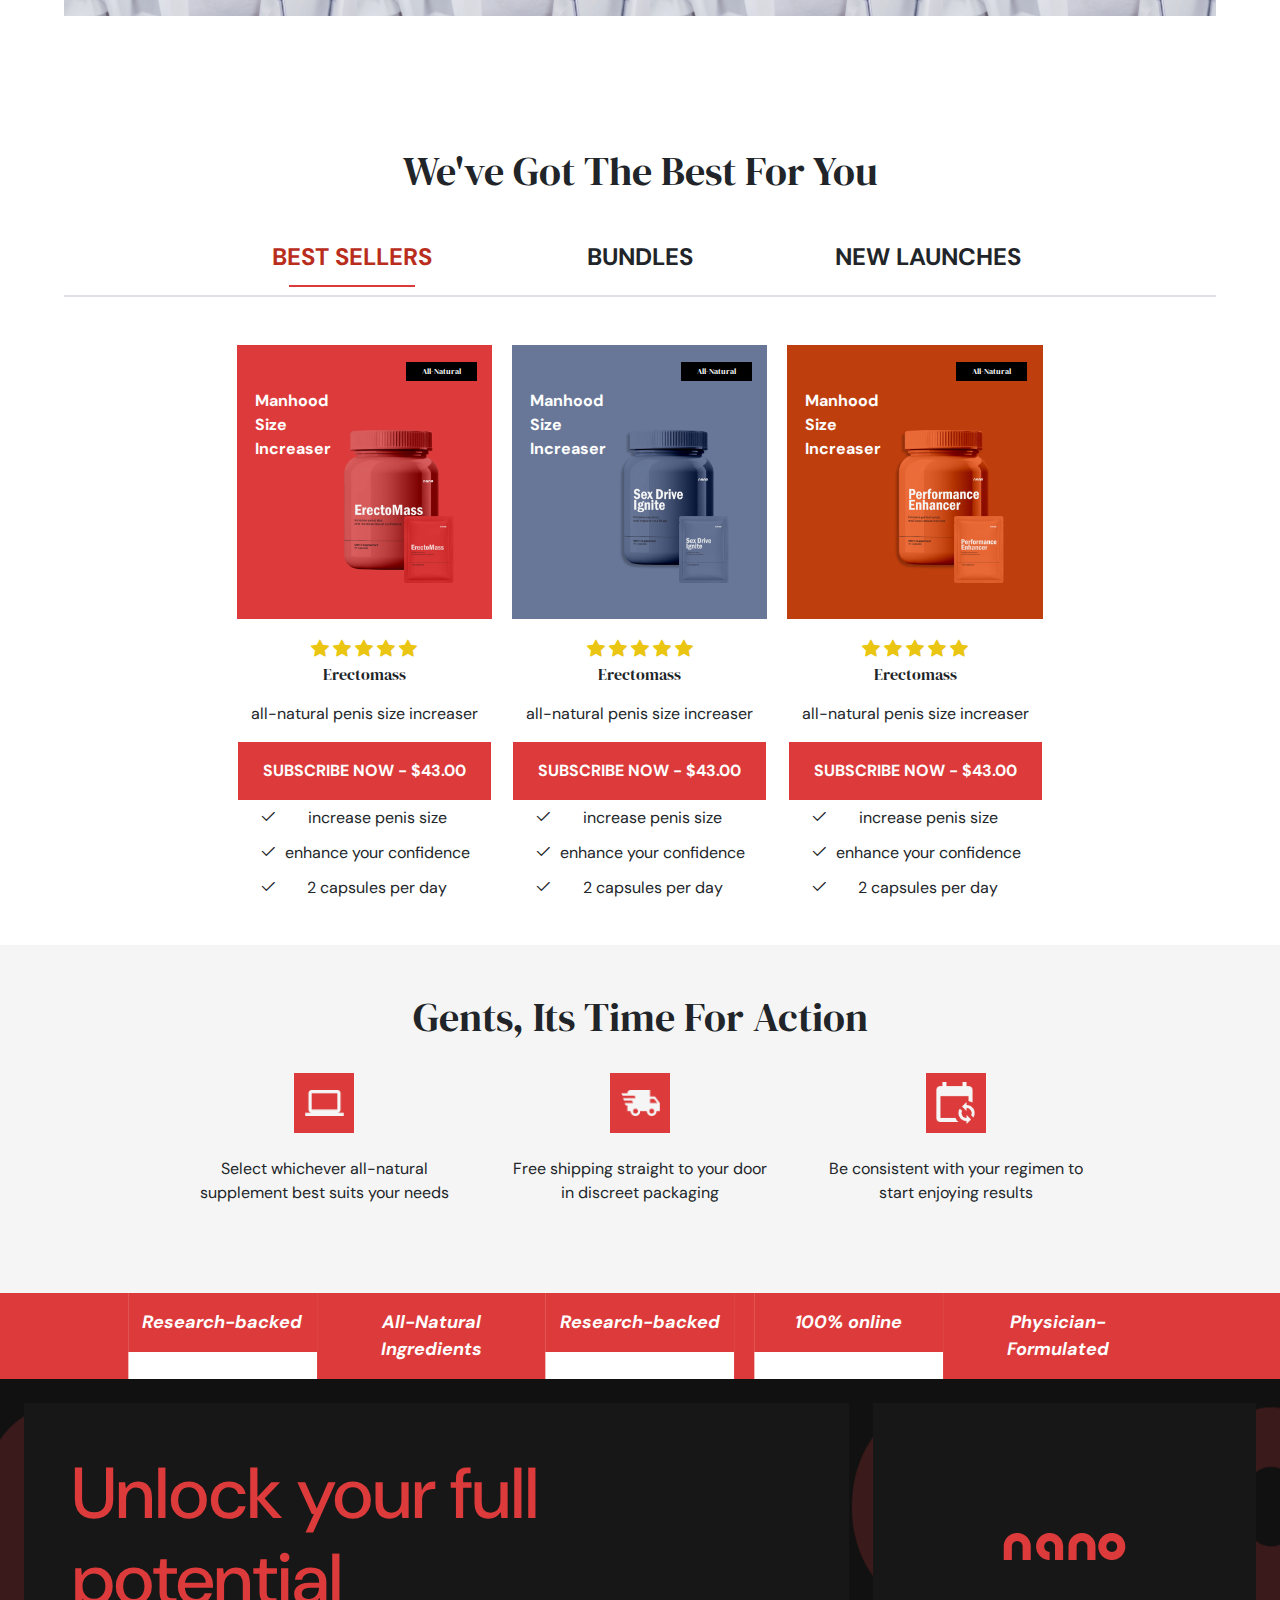
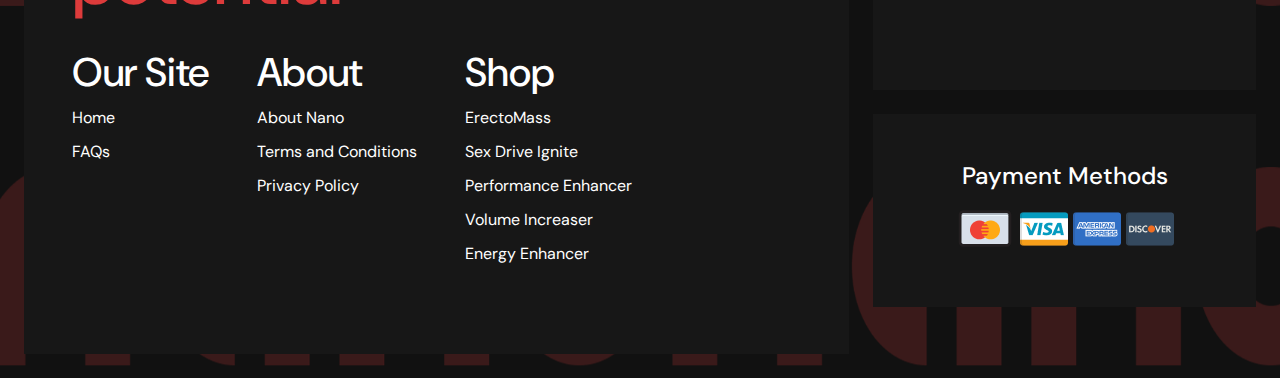
==== commit 38c2d68f: "Merge branch 'master' of https://github.com/normsii/nano" ====
--- a/index.html
+++ b/index.html
@@ -84,8 +84,8 @@
         <div class="d-flex flex-column">
           <div class="w-100">
             <h1 class="title mt-5">Unlock Your Full Potential</h1>
-            <p class="dmSans text-center sub-title">
-              <!-- Discover Male Enhancement Supplements for Peak Performance! -->
+            <p class="dmSans text-center sub-title mx-2 mt-3">
+              Discover Male Enhancement Supplements for Peak Performance!
             </p>
             <div class="buy-buttons d-flex justify-content-center gap-4 my-4">
               <button class="bg-theme text-white border-0 px-4 py-3 fw-bold">
@@ -128,53 +128,54 @@
 
       <!-- review swiper -->
 
-      <div class="swiper swiper1 bg-review">
-        <div class="swiper-wrapper">
-          <div class="swiper-slide bg-review py-5 px-3">
-            <div class="h-100">
+      <div class="w-100 bg-review">
+        <div class="swiper swiper1 w-90">
+          <div class="swiper-wrapper">
+            <div class="swiper-slide bg-review pt-4 py-md-5 px-3 font-md-16">
+              <div class="h-100">
+                <p class="dmSans text-gray fst-italic">
+                  "Nano's supplements transformed mens confidence and
+                  performance."
+                </p>
+                <p class="dmSansDisplay text-light-pink m-0">
+                  — Fitness Enthusiast Magazine
+                </p>
+              </div>
+            </div>
+            <div class="swiper-slide bg-review pt-5 py-md-5 px-3 font-md-16">
               <p class="dmSans text-gray fst-italic">
-                "Nano's supplements transformed mens confidence and
-                performance."
+                "Nano's supplements are a game-changer."
               </p>
               <p class="dmSansDisplay text-light-pink m-0">
-                — Fitness Enthusiast Magazine
+                — Wellness Review Institute
               </p>
             </div>
+            <div class="swiper-slide bg-review pt-5 py-md-5 px-3 font-md-16">
+              <p class="dmSans text-gray fst-italic">
+                “Nano stands out for its effectiveness and quality.”
+              </p>
+              <p class="dmSansDisplay text-light-pink m-0">
+                — Men's Health Today
+              </p>
+            </div>
           </div>
-          <div class="swiper-slide bg-review py-5 px-3">
-            <p class="dmSans text-gray fst-italic">
-              "Nano's supplements are a game-changer."
-            </p>
-            <p class="dmSansDisplay text-light-pink m-0">
-              — Wellness Review Institute
-            </p>
-          </div>
-          <div class="swiper-slide bg-review py-5 px-3">
-            <p class="dmSans text-gray fst-italic">
-              “Nano stands out for its effectiveness and quality.”
-            </p>
-            <p class="dmSansDisplay text-light-pink m-0">
-              — Men's Health Today
-            </p>
-          </div>
+          <div class="swiper-pagination1 text-center pb-3"></div>
         </div>
-        <div class="swiper-pagination"></div>
       </div>
 
       <!-- end of review sniper -->
 
       <!-- card -->
 
-      <div class="my-4 w-90 mx-auto">
-        <div class="w-75 mx-auto">
-          <h2 class="dmSansDisplay text-center my-4">
-            Unlock your potential, Embrace peak performance
-          </h2>
-        </div>
+      <div class="my-4 mt-md-5 w-90 mx-auto">
+        <h2 class="dmSansDisplay text-center my-4 px-3 mb-md-5">
+          Unlock your potential, Embrace peak performance
+        </h2>
+
         <div class="swiper swiper2">
           <div class="swiper-wrapper">
             <div class="swiper-slide">
-              <div class="d-flex flex-column w-100 bg-gray">
+              <div class="d-flex flex-column w-100 bg-gray h-100">
                 <div
                   class="slider-card-size-1 d-flex justify-content-center align-items-center position-relative"
                 >
@@ -206,7 +207,7 @@
               </div>
             </div>
             <div class="swiper-slide">
-              <div class="d-flex flex-column w-100 bg-gray">
+              <div class="d-flex flex-column w-100 bg-gray h-100">
                 <div
                   class="slider-card-size-2 d-flex justify-content-center align-items-center position-relative"
                 >
@@ -237,7 +238,7 @@
               </div>
             </div>
             <div class="swiper-slide">
-              <div class="d-flex flex-column w-100 bg-gray">
+              <div class="d-flex flex-column w-100 bg-gray h-100">
                 <div
                   class="slider-card-size-3 d-flex justify-content-center align-items-center position-relative"
                 >
@@ -270,7 +271,7 @@
               </div>
             </div>
             <div class="swiper-slide">
-              <div class="d-flex flex-column w-100 bg-gray">
+              <div class="d-flex flex-column w-100 bg-gray h-100">
                 <div
                   class="slider-card-size-4 d-flex justify-content-center align-items-center position-relative"
                 >
@@ -296,14 +297,14 @@
                       Increases Semen Volume
                     </h1>
                     <p class="dmSans font-16">
-                      boosts semen volume for intensified pleasure.h
+                      boosts semen volume for intensified pleasure.
                     </p>
                   </div>
                 </div>
               </div>
             </div>
             <div class="swiper-slide">
-              <div class="d-flex flex-column w-100 bg-gray">
+              <div class="d-flex flex-column w-100 bg-gray h-100">
                 <div
                   class="slider-card-size-5 d-flex justify-content-center align-items-center position-relative"
                 >
@@ -337,7 +338,7 @@
               </div>
             </div>
           </div>
-          <!-- <div class="swiper-pagination"></div> -->
+          <div class="swiper-pagination2 text-center my-2"></div>
         </div>
 
         <!-- card -->
@@ -389,21 +390,23 @@
 
       <!-- subscribe area slider -->
 
-      <div class="container-fluid text-center w-80 mt-4">
-        <h1 class="font-24 dmSansDisplay">Empower Men's Health, Naturally</h1>
-        <p class="dmSans font-12">
+      <div class="container-fluid text-center w-90 mt-4">
+        <h1 class="font-24-42 dmSansDisplay">
+          Empower Men's Health, Naturally
+        </h1>
+        <p class="dmSans font-12-24 mb-4">
           Everything you need to give your best, we've got it covered.
         </p>
         <button
-          class="text-theme px-4 py-3 border-theme fw-bold bg-white btn-theme"
+          class="text-theme px-4 px-md-5 py-3 border-theme fw-bold bg-white btn-theme"
         >
           LEARN MORE
         </button>
 
-        <div class="swiper swiper3 mt-4">
+        <div class="swiper swiper3 mt-4 w-80 w-md-50 mx-auto">
           <div class="swiper-wrapper">
             <div class="swiper-slide">
-              <div class="container d-flex flex-column">
+              <div class="container d-flex flex-column card-max-width">
                 <div class="w-full bg-theme h-274 position-relative">
                   <img
                     src="./images/bottles-bg/erectomass/erectomass.png"
@@ -471,7 +474,7 @@
             </div>
 
             <div class="swiper-slide">
-              <div class="container d-flex flex-column">
+              <div class="container d-flex flex-column card-max-width">
                 <div class="w-full bg-ignite h-274 position-relative">
                   <img
                     src="./images/bottles-bg/ignite-drive/sex drive ignite.png"
@@ -538,7 +541,7 @@
             </div>
 
             <div class="swiper-slide">
-              <div class="container d-flex flex-column">
+              <div class="container d-flex flex-column card-max-width">
                 <div class="w-full bg-perf-enhancer h-274 position-relative">
                   <img
                     src="./images/bottles-bg/enhancer/performance enhancer.png"
@@ -605,7 +608,7 @@
             </div>
 
             <div class="swiper-slide">
-              <div class="container d-flex flex-column">
+              <div class="container d-flex flex-column card-max-width">
                 <div class="w-full bg-volume-increaser h-274 position-relative">
                   <img
                     src="./images/bottles-bg/increaser/volume increaser.png"
@@ -672,7 +675,7 @@
             </div>
 
             <div class="swiper-slide">
-              <div class="container d-flex flex-column">
+              <div class="container d-flex flex-column card-max-width">
                 <div class="w-full bg-energy-level h-274 position-relative">
                   <img
                     src="./images/bottles-bg/enhancer-2/energy enhancer.png"
@@ -753,7 +756,7 @@
         >
           Embark on Your Sexual Wellness Journey Today, Right Here, Right Now.
         </h1>
-        <div class="d-flex align-items-start bg-tab overflow-hidden">
+        <div class="d-flex align-items-start bg-tab overflow-hidden h-100">
           <div
             class="nav flex-column nav-pills w-40"
             id="v-pills-tab"
@@ -852,18 +855,14 @@
 
           <!-- content -->
 
-          <div
-            class="tab-content w-100 bg-tab-light"
-            id="v-pills-tabContent"
-            style="height: 675px"
-          >
+          <div class="tab-content w-100 bg-tab-light" id="v-pills-tabContent">
             <div
               class="tab-pane fade show active h-100"
               id="erecto-mass"
               role="tabpanel"
               aria-labelledby="erecto-mass-tab"
             >
-              <div class="d-flex flex-column gap-5 ms-5 my-5 h-100">
+              <div class="d-flex flex-column gap-5 p-5">
                 <div>
                   <h1 class="dmSansDisplay font-32">
                     <img src="/images//icons/check.png" class="me-2" /> Why We
@@ -916,7 +915,7 @@
               role="tabpanel"
               aria-labelledby="ignite-tab"
             >
-              <div class="d-flex flex-column ms-5 my-5 gap-5">
+              <div class="d-flex flex-column gap-5 p-5">
                 <div>
                   <h1 class="dmSansDisplay font-32">
                     <img src="/images//icons/check.png" class="me-2" /> Why We
@@ -971,7 +970,7 @@
               role="tabpanel"
               aria-labelledby="perf-tab"
             >
-              <div class="d-flex flex-column ms-5 my-5 gap-5">
+              <div class="d-flex flex-column gap-5 p-5">
                 <div>
                   <h1 class="dmSansDisplay font-32">
                     <img src="/images//icons/check.png" class="me-2" /> Why We
@@ -1026,7 +1025,7 @@
               role="tabpanel"
               aria-labelledby="volume-tab"
             >
-              <div class="d-flex flex-column ms-5 my-5 gap-5">
+              <div class="d-flex flex-column gap-5 p-5">
                 <div>
                   <h1 class="dmSansDisplay font-32">
                     <img src="/images//icons/check.png" class="me-2" /> Why We
@@ -1078,7 +1077,7 @@
               role="tabpanel"
               aria-labelledby="v-pills-settings-tab"
             >
-              <div class="d-flex flex-column ms-5 my-5 gap-5">
+              <div class="d-flex flex-column gap-5 p-5">
                 <div>
                   <h1 class="dmSansDisplay font-32">
                     <img src="/images//icons/check.png" class="me-2" /> Why We
@@ -1131,7 +1130,7 @@
               role="tabpanel"
               aria-labelledby="energy-tab"
             >
-              <div class="d-flex flex-column ms-5 my-5 gap-5">
+              <div class="d-flex flex-column gap-5 p-5">
                 <div>
                   <h1 class="dmSansDisplay font-32">
                     <img src="/images//icons/check.png" class="me-2" /> Why We
@@ -1689,7 +1688,10 @@
 
           <!-- content -->
 
-          <div class="tab-content w-100 bg-tab-light" id="v-pills-tabContent">
+          <div
+            class="tab-content w-100 bg-tab-light d-flex justify-content-center align-items-center"
+            id="v-pills-tabContent"
+          >
             <div
               class="tab-pane fade show active text-center p-4"
               id="erecto-mass2"
@@ -2070,11 +2072,7 @@
 
         <!-- content -->
 
-        <div
-          class="tab-content w-70 mx-auto"
-          id="v-pills-tabContent"
-          style="height: 675px"
-        >
+        <div class="tab-content w-70 mx-auto" id="v-pills-tabContent">
           <div
             class="tab-pane fade show active h-100"
             id="best-seller"
@@ -3387,40 +3385,159 @@
         </div>
       </div>
 
-      <!-- multi tabs with sliders -->
-
-      <div class="w-100 mx-auto bg-gray">
+      <!-- end multi tabs with sliders -->
+
+      <div class="w-100 mx-auto bg-gray p-5">
         <h1 class="dmSansDisplay text-center">Gents, Its Time For Action</h1>
         <div
-          class="row justify-content-center align-items-center w-90 mx-auto bg-gray"
+          class="row justify-content-center align-items-center w-80 mx-auto bg-gray"
         >
-          <div class="col-6 col-lg-3 text-center p-4">
+          <div class="col-12 col-lg-4 text-center p-4">
             <div
               class="bg-theme icon-size d-flex justify-content-center align-items-center mx-auto"
             >
-              <img src="/images/icons/laptop.png" class="icon-size__img" />
-            </div>
-            <p class="dmSans font-16 text-700 mt-4">All-Natural Ingredients</p>
+              <img
+                src="/images/icons/laptop.png"
+                class="icon-size__img_footer"
+              />
+            </div>
+            <p class="dmSans font-16-24 text-400 mt-4">
+              Select whichever all-natural supplement best suits your needs
+            </p>
           </div>
-          <div class="col-6 col-lg-3 text-center p-4">
+          <div class="col-12 col-lg-4 text-center p-4">
             <div
               class="bg-theme icon-size d-flex justify-content-center align-items-center mx-auto"
             >
-              <img src="/images/icons/truck.png" class="icon-size__img" />
-            </div>
-            <p class="dmSans font-16 text-700 mt-4">Research-backed</p>
+              <img
+                src="/images/icons/truck.png"
+                class="icon-size__img_footer"
+              />
+            </div>
+            <p class="dmSans font-16-24 text-400 mt-4">
+              Free shipping straight to your door in discreet packaging
+            </p>
           </div>
 
-          <div class="col-6 col-lg-3 text-center p-4">
+          <div class="col-12 col-lg-4 text-center p-4">
             <div
               class="bg-theme icon-size d-flex justify-content-center align-items-center mx-auto"
             >
-              <img src="/images/icons/calendar.png" class="icon-size__img" />
-            </div>
-            <p class="dmSans font-16 text-700 mt-4">100% online</p>
+              <img
+                src="/images/icons/calendar.png"
+                class="icon-size__img_footer"
+              />
+            </div>
+            <p class="dmSans font-16-24 text-400 mt-4">
+              Be consistent with your regimen to start enjoying results
+            </p>
           </div>
         </div>
       </div>
+
+      <div class="bg-theme w-100">
+        <div class="w-80 mx-auto">
+          <div class="swiper marquee-swiper">
+            <!-- Additional required wrapper -->
+            <div class="swiper-wrapper">
+              <div class="swiper-slide">
+                <div
+                  class="bg-theme text-white dmSans fst-italic py-3 text-700"
+                >
+                  All-Natural Ingredients
+                </div>
+              </div>
+              <div class="swiper-slide">
+                <div
+                  class="bg-theme text-white dmSans fst-italic py-3 text-700"
+                >
+                  Research-backed
+                </div>
+              </div>
+              <div class="swiper-slide">
+                <div
+                  class="bg-theme text-white dmSans fst-italic py-3 text-700"
+                >
+                  100% online
+                </div>
+              </div>
+              <div class="swiper-slide">
+                <div
+                  class="bg-theme text-white dmSans fst-italic py-3 text-700"
+                >
+                  Physician-Formulated
+                </div>
+              </div>
+              <div class="swiper-slide">
+                <div
+                  class="bg-theme text-white dmSans fst-italic py-3 text-700"
+                >
+                  All-Natural Ingredients
+                </div>
+              </div>
+              <div class="swiper-slide">
+                <div
+                  class="bg-theme text-white dmSans fst-italic py-3 text-700"
+                >
+                  Research-backed
+                </div>
+              </div>
+            </div>
+          </div>
+        </div>
+      </div>
+
+      <footer class="bg-footer overflow-hidden">
+        <div class="d-md-flex w-100 mx-auto gap-4 justify-content-center p-4">
+          <div class="p-3 p-md-5 bg-footer_bg">
+            <h1 class="text-theme font-72 dmSans">
+              Unlock your full potential
+            </h1>
+
+            <div class="d-md-flex text-white dmSans gap-5 my-4">
+              <div>
+                <ul class="p-0">
+                  <h1>Our Site</h1>
+                  <li><a href="#">Home</a></li>
+                  <li><a href="#">FAQs</a></li>
+                </ul>
+              </div>
+              <div>
+                <ul class="p-0">
+                  <h1>About</h1>
+                  <li><a>About Nano</a></li>
+                  <li><a>Terms and Conditions</a></li>
+                  <li><a>Privacy Policy</a></li>
+                </ul>
+              </div>
+              <div>
+                <ul class="p-0">
+                  <h1>Shop</h1>
+                  <li>ErectoMass</li>
+                  <li>Sex Drive Ignite</li>
+                  <li>Performance Enhancer</li>
+                  <li>Volume Increaser</li>
+                  <li>Energy Enhancer</li>
+                </ul>
+              </div>
+            </div>
+          </div>
+          <div class="d-flex flex-column text-white gap-4 mt-4 mt-md-0">
+            <div class="logo-padding bg-footer_bg text-center">
+              <img src="./images/logo/nano.png" alt="logo" />
+            </div>
+            <div class="text-center bg-footer_bg p-5">
+              <h1 class="dmSans font-24">Payment Methods</h1>
+              <img src="./images/footer/payments/card.png" />
+              <img src="./images/footer/payments/visa.png" />
+              <img src="./images/footer/payments/american-express.png" />
+
+              <img src="./images/footer/payments/discover.png" />
+              <div></div>
+            </div>
+          </div>
+        </div>
+      </footer>
     </div>
     <script
       src="https://cdn.jsdelivr.net/npm/bootstrap@5.3.3/dist/js/bootstrap.bundle.min.js"
@@ -3435,29 +3552,18 @@
     <script>
       const swiper1 = new Swiper(".swiper1", {
         pagination: {
-          el: ".swiper-pagination",
+          el: ".swiper-pagination1",
           clickable: true,
-        },
-
-        navigation: {
-          nextEl: ".swiper-button-next",
-          prevEl: ".swiper-button-prev",
-        },
-
-        scrollbar: {
-          el: ".swiper-scrollbar",
         },
         breakpoints: {
           320: {
             slidesPerView: 1,
-            // spaceBetween: 20,
           },
-          // when window width is >= 480px
+
           480: {
             slidesPerView: 3,
             spaceBetween: 20,
           },
-          // when window width is >= 640px
         },
       });
 
@@ -3465,7 +3571,7 @@
         spaceBetween: 10,
         slidesPerView: 1.25,
         pagination: {
-          el: ".swiper-pagination",
+          el: ".swiper-pagination2",
           clickable: true,
         },
         freeMode: true,
@@ -3507,10 +3613,10 @@
           el: ".swiper-pagination3",
           clickable: true,
         },
-        autoplay: {
-          delay: 2500,
-          disableOnInteraction: false,
-        },
+        // autoplay: {
+        //   delay: 2500,
+        //   disableOnInteraction: false,
+        // },
 
         // Navigation arrows
         navigation: {
@@ -3532,14 +3638,6 @@
 
           992: {
             slidesPerView: 3,
-            spaceBetween: 20,
-          },
-          1200: {
-            slidesPerView: 4,
-            spaceBetween: 20,
-          },
-          1400: {
-            slidesPerView: 5,
             spaceBetween: 20,
           },
         },
@@ -3635,7 +3733,6 @@
           },
         });
 
-        // Open modal on slide click
         $(".swiper-slide").click(function () {
           var target = $(this).data("target");
           $(target).modal("show");
@@ -3644,8 +3741,33 @@
 
       // end modal covered section
 
+      // marquee effect slides
+
+      const marqueeSwiper = new Swiper(".marquee-swiper", {
+        slidesPerView: 1.5,
+        spaceBetween: 20,
+        centeredSlides: true,
+        speed: 1500,
+        autoplay: {
+          delay: 0,
+          disableOnInteraction: false,
+        },
+        loop: true,
+        breakpoints: {
+          576: {
+            slidesPerView: 2,
+            spaceBetween: 20,
+          },
+          768: {
+            slidesPerView: 5,
+            spaceBetween: 20,
+          },
+        },
+      });
+
+      //marquee effect slides
+
       $(document).ready(function () {
-        // Show corresponding image when a tab is clicked
         $(".nav-link-tabs").on("click", function () {
           $(".nav-link-tabs").removeClass("active");
           $(this).addClass("active");
@@ -3653,7 +3775,6 @@
       });
 
       $(document).ready(function () {
-        // Show corresponding image when a tab is clicked
         $(".nav-link-tabs-slide").on("click", function () {
           $(".nav-link-tabs-slide").removeClass("active");
           $(this).addClass("active");
@@ -3677,14 +3798,11 @@
 
       tabLinks.forEach((tabLink) => {
         tabLink.addEventListener("click", function () {
-          // Toggle the active class for the clicked tab
           this.classList.toggle("active");
 
-          // Get the selected tab's content
           const tabId = this.getAttribute("data-tab");
           const tabContent = document.getElementById(tabId);
 
-          // Display the content of the selected tab
           updateDisplay();
         });
       });
--- a/css/style.css
+++ b/css/style.css
@@ -10,7 +10,15 @@
 }
 
 a {
-  font-family: "DM Sans", sans-serif;
+  font-family: "DM Sans", sans-serif !important;
+  text-decoration: none !important;
+  color: #ffff !important;
+}
+
+ul,
+li {
+  list-style-type: none;
+  margin-top: 10px;
 }
 
 .anta-regular {
@@ -47,14 +55,12 @@
   font-family: "DM Serif Display", serif;
   font-weight: bolder;
   font-style: normal;
-  font-size: 45px;
-  line-height: 55px;
-  color: #dd3b3b;
-  background-image: -webkit-linear-gradient(0deg, #dd3b3b 100%, #b92d1c 100%);
-  background-clip: text;
+  font-size: 42px;
+  line-height: 42px;
+  background: #dd3b3b;
+  background: linear-gradient(to right, #dd3b3b 100%, #b92d1c 100%);
   -webkit-background-clip: text;
   -webkit-text-fill-color: transparent;
-
   text-align: center;
 }
 a.nav-link:hover {
@@ -75,7 +81,7 @@
 }
 
 .bg-theme {
-  background-color: #dd3b3b;
+  background-color: #dd3b3b !important;
 }
 
 .bg-gray {
@@ -133,16 +139,28 @@
   font-size: 12px;
 }
 
+.font-12-24 {
+  font-size: 12px;
+}
+
 .font-16 {
   font-size: 16px;
 }
 
+.font-md-16 {
+  font-size: 16px !important;
+}
+
 .font-19 {
   font-size: 19px;
 }
 
 .font-24 {
-  font-size: 16px;
+  font-size: 24px;
+}
+
+.font-24-42 {
+  font-size: 24px;
 }
 .font-32 {
   font-size: 32px;
@@ -160,7 +178,7 @@
 }
 
 .w-90 {
-  width: 90%;
+  width: 90% !important;
 }
 
 .w-80 {
@@ -169,6 +187,10 @@
 
 .w-70 {
   width: 70% !important;
+}
+
+.w-60 {
+  width: 60% !important;
 }
 
 .w-55 {
@@ -501,7 +523,12 @@
   height: 100%;
 }
 
+/* .swiper .swiper-slide div {
+  height: inherit;
+} */
+
 .swiper-slide {
+  height: auto !important;
   text-align: center;
   font-size: 18px;
   background: #fff;
@@ -600,18 +627,20 @@
 }
 
 .icon-size {
-  width: 40px;
-  height: 40px;
+  width: 60px;
+  height: 60px;
+}
+
+.icon-size-footer {
+  width: 80%;
+}
+
+.icon-size__img_footer {
+  width: 65%;
 }
 
 .icon-size__img {
-  width: 16.2px;
-  height: 18px;
-}
-
-.icon-size__img {
-  width: 16.2px;
-  height: 18px;
+  width: 50%;
 }
 
 .modal-bg-width {
@@ -708,6 +737,10 @@
   text-align: center;
 }
 
+.swiper-pagination2 .swiper-pagination-bullet-active {
+  background-color: #dd3b3b !important;
+}
+
 .text-center-right {
   text-align: center;
 }
@@ -739,13 +772,46 @@
   height: 62px;
 }
 
-@media (min-width: 768px) {
+.bg-footer {
+  background: url("/images/footer/bg-footer.png");
+  background-repeat: no-repeat;
+  background-size: cover;
+  background-position: center;
+}
+
+.bg-footer_bg {
+  background-color: #171717;
+}
+
+.logo-padding {
+  padding: 70px;
+}
+
+@media (min-width: 992px) {
   .h-screen-bg {
     background-image: url(/images/bg-bottles.png);
     background-position: center;
     background-repeat: no-repeat;
     background-size: cover;
     height: 820px;
+  }
+
+  .title {
+    font-family: "DM Serif Display", serif;
+    font-weight: bolder;
+    font-style: normal;
+    font-size: 112px;
+    line-height: 112px;
+    background: #dd3b3b;
+    background: linear-gradient(to right, #dd3b3b 100%, #b92d1c 100%);
+    -webkit-background-clip: text;
+    -webkit-text-fill-color: transparent;
+    text-align: center;
+  }
+
+  .sub-title {
+    font-size: 24px;
+    margin-bottom: 40px;
   }
 
   .h-desk-100 {
@@ -803,19 +869,36 @@
   .font-24 {
     font-size: 24px;
   }
+  .font-24-42 {
+    font-size: 42px;
+  }
   .action-icon {
     background-color: #dd3b3b;
     width: 7.75rem;
     height: 7.75rem;
   }
-}
-@media (min-width: 992px) {
-  .h-screen-bg {
-    background-image: url(/images/bg-bottles.png);
-    background-position: center;
-    background-repeat: no-repeat;
-    background-size: cover;
-    height: 800px;
+
+  .font-32 {
+    font: 24px;
+  }
+
+  .font-md-16 {
+    font-size: 24px !important;
+  }
+  .font-12 {
+    font-size: 16px;
+  }
+
+  .font-12-24 {
+    font-size: 24px;
+  }
+
+  .font-72 {
+    font-size: 72px;
+  }
+
+  .logo-padding {
+    padding: 130px;
   }
 }
 
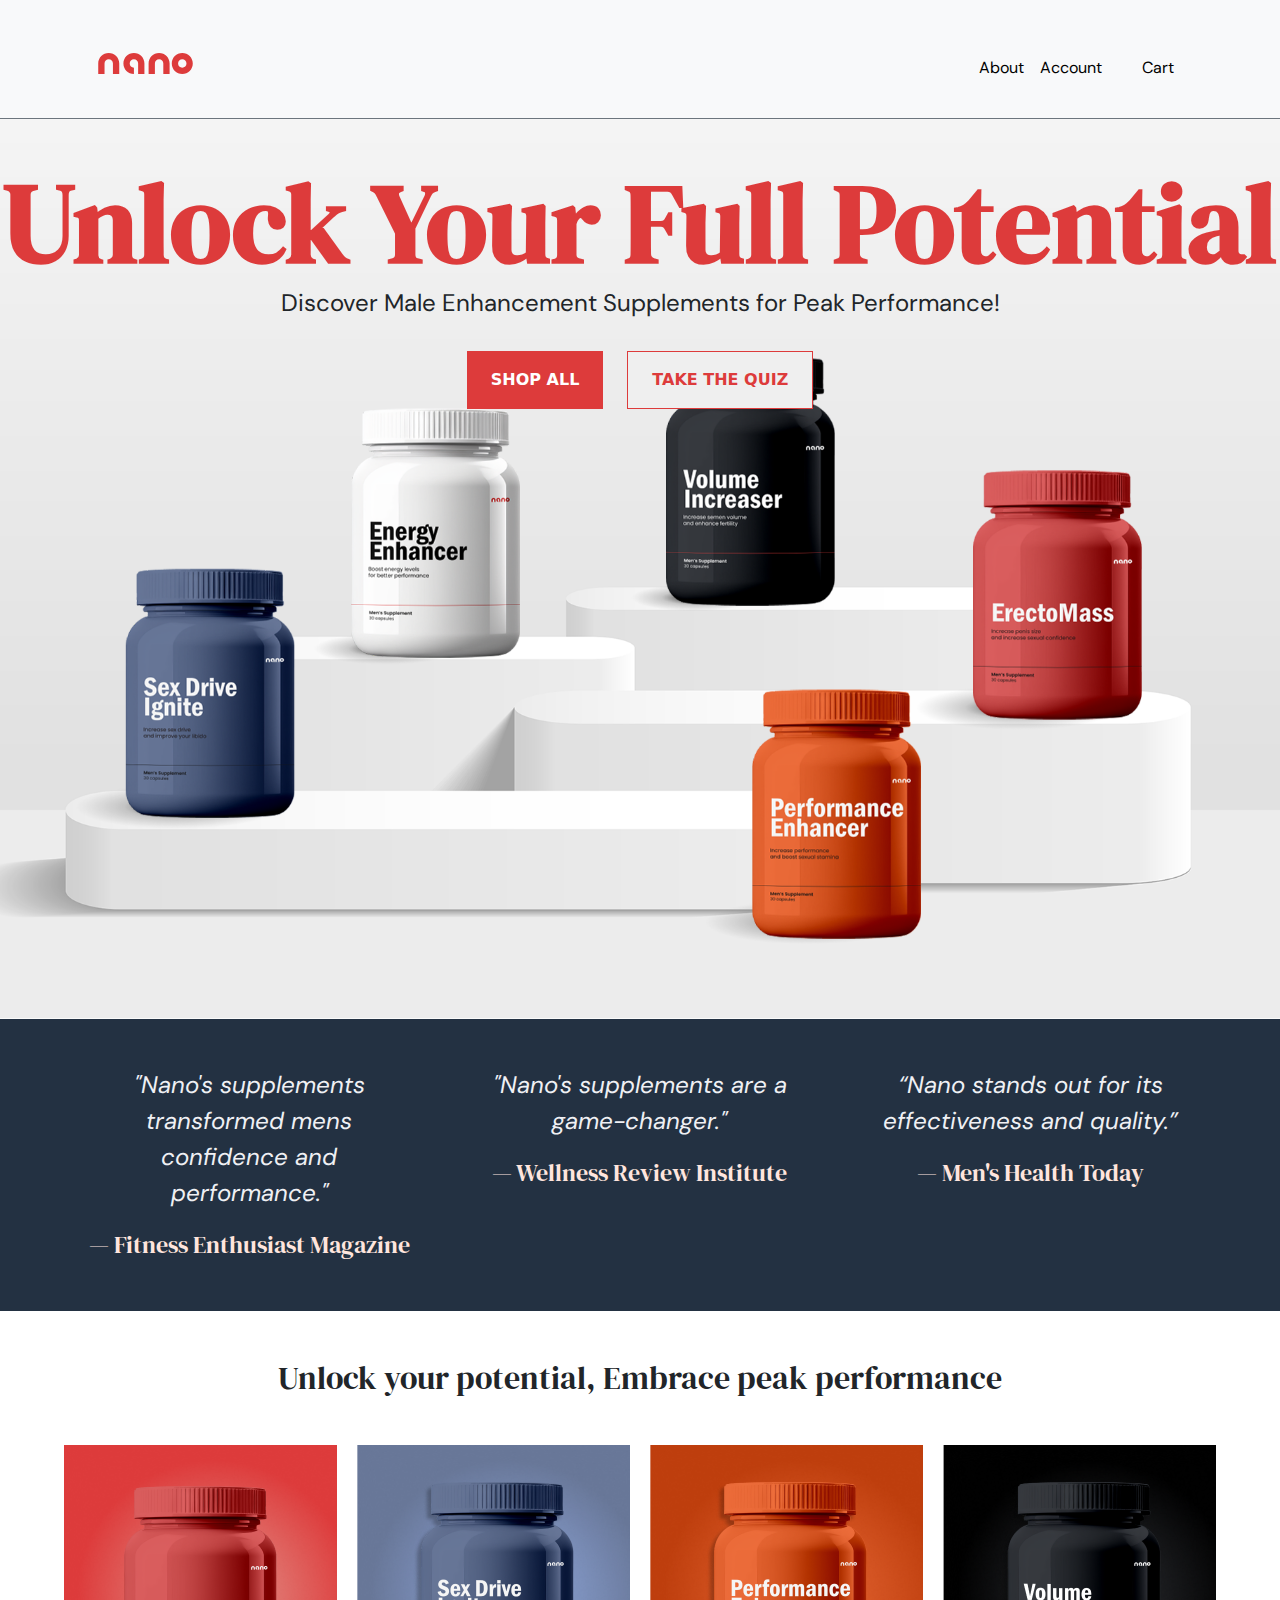
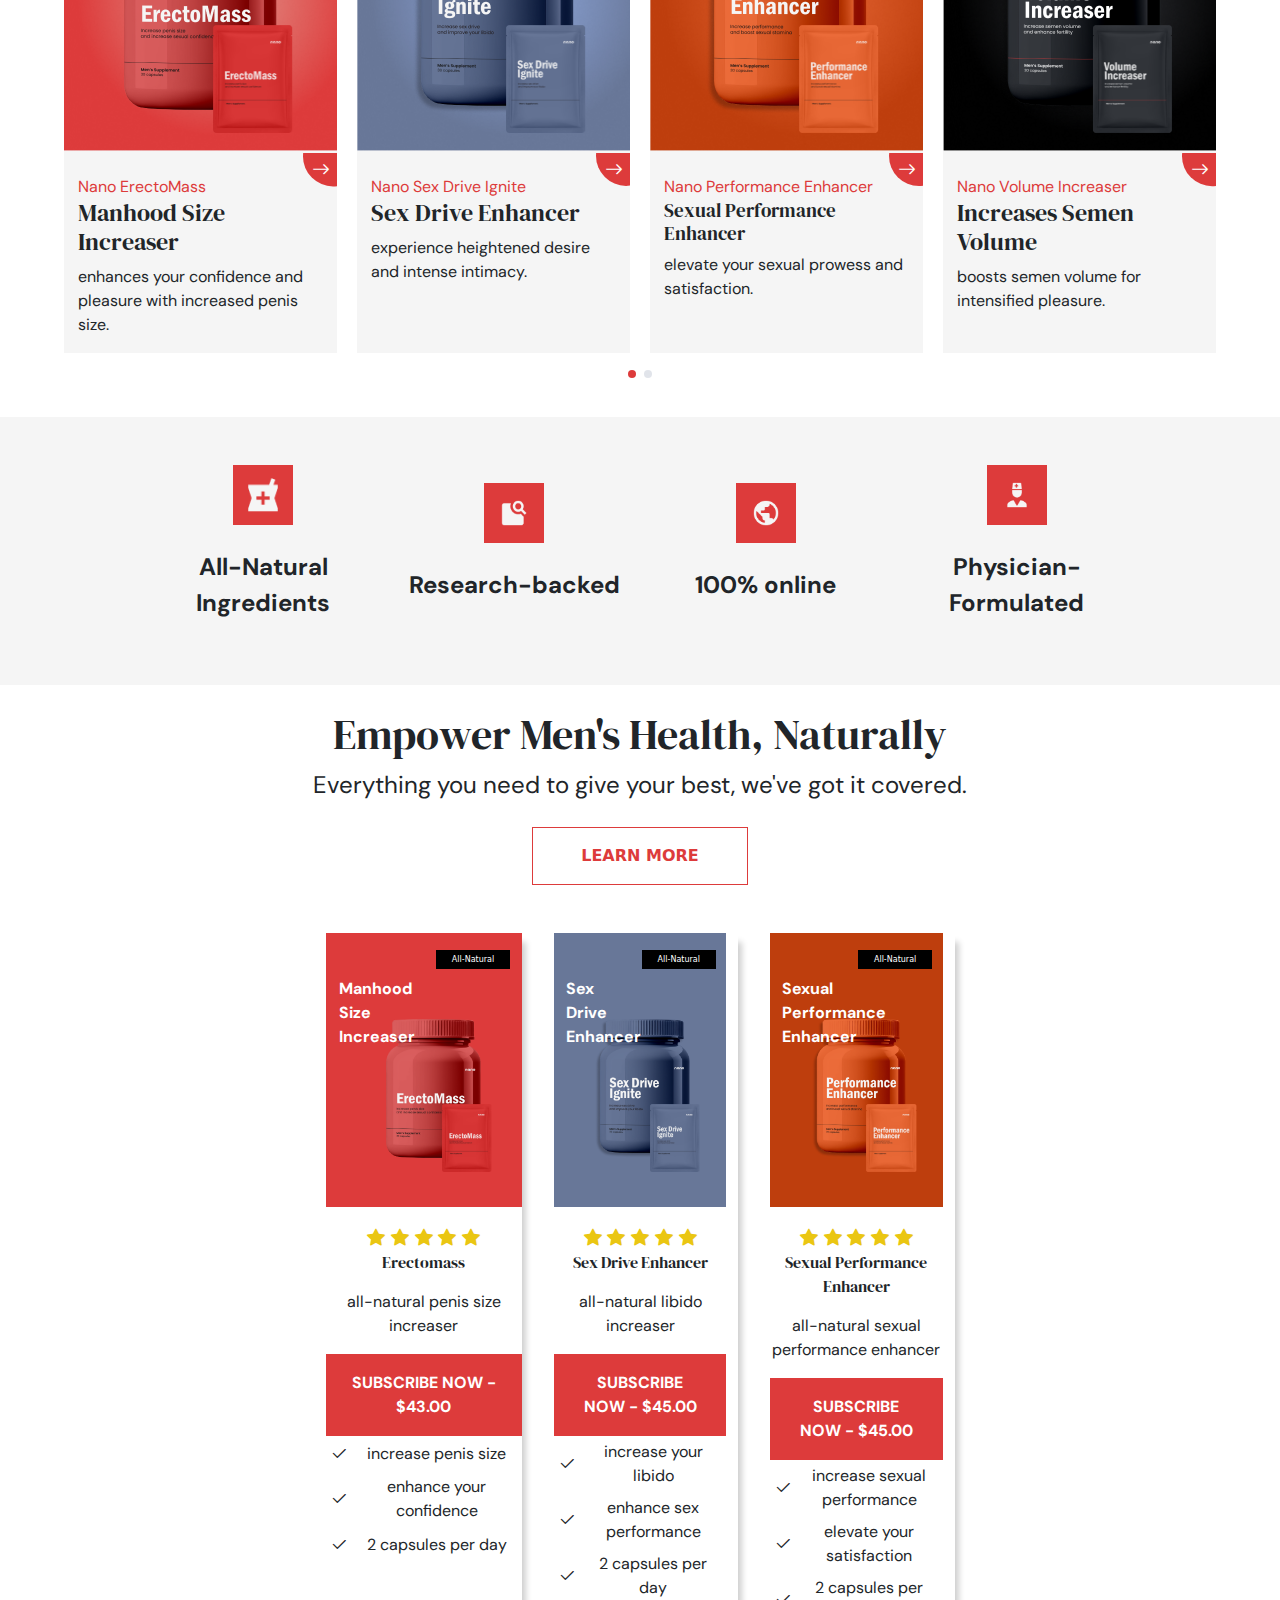
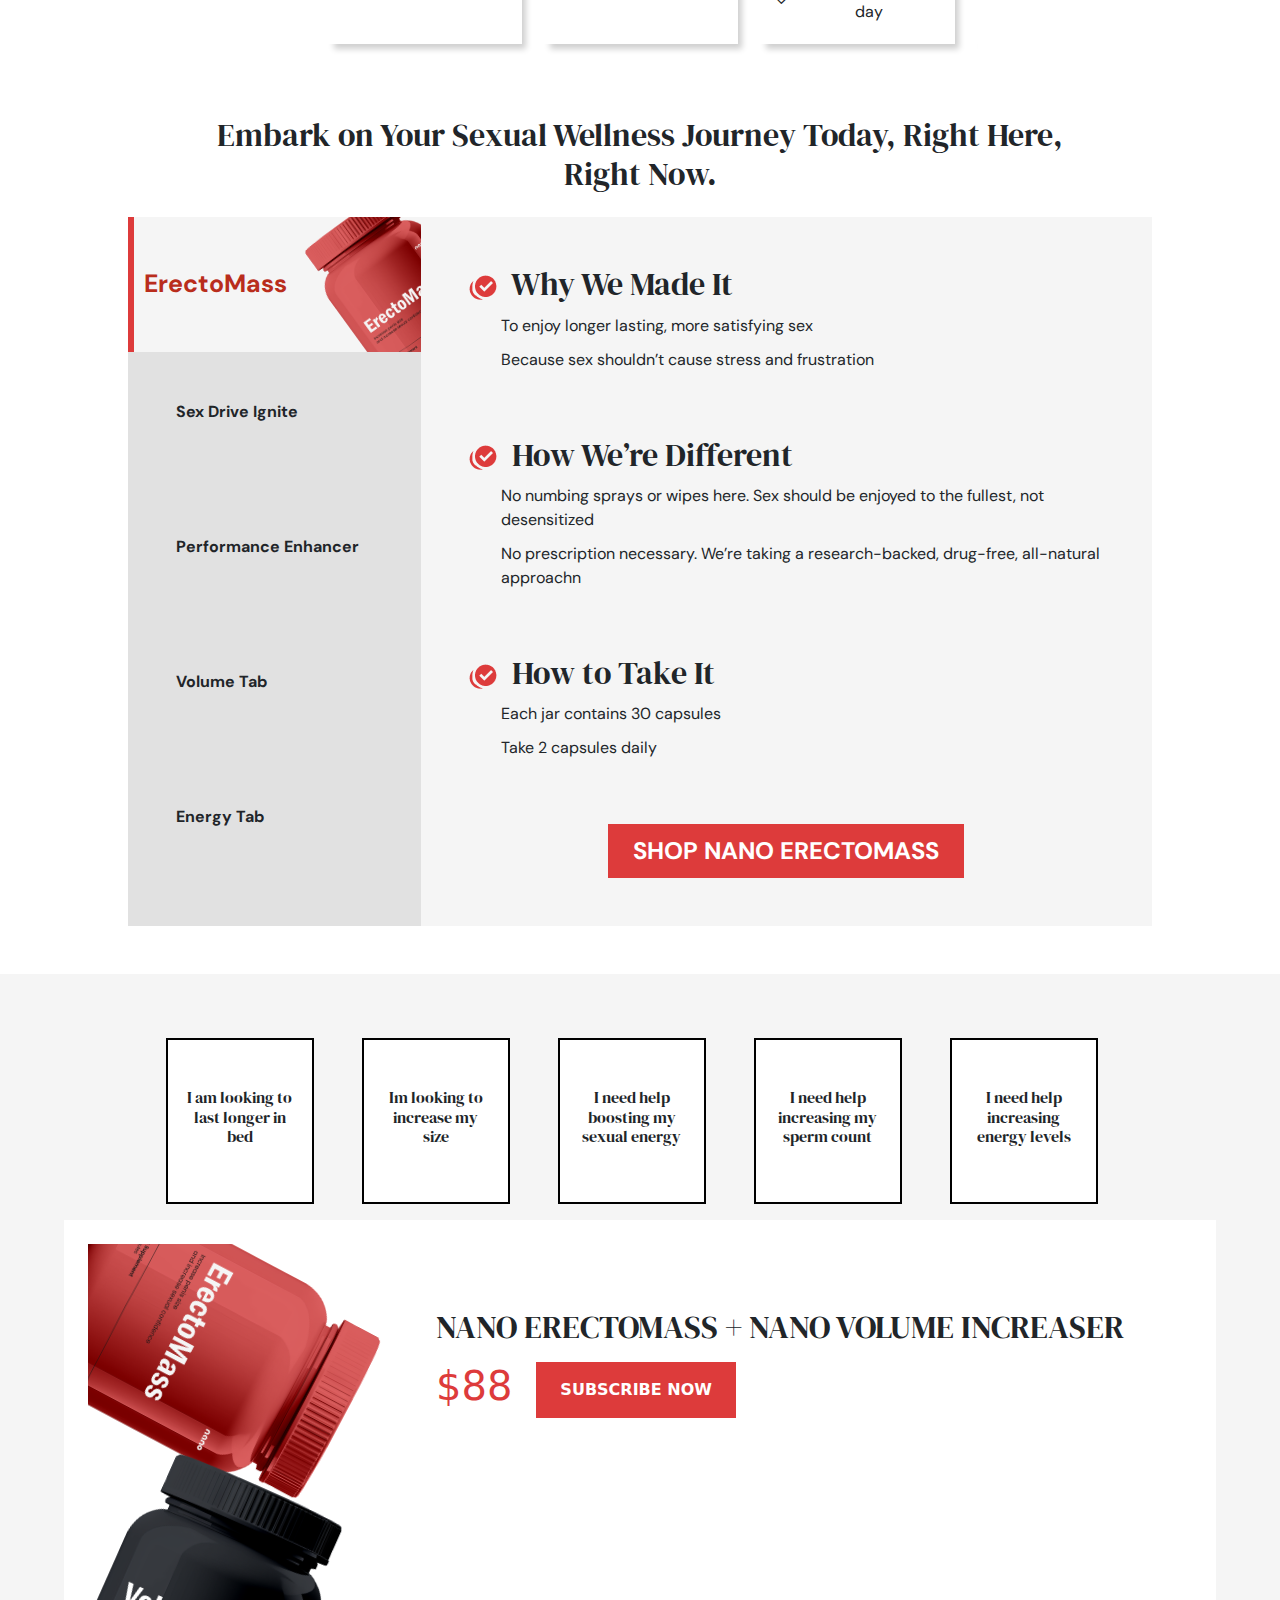
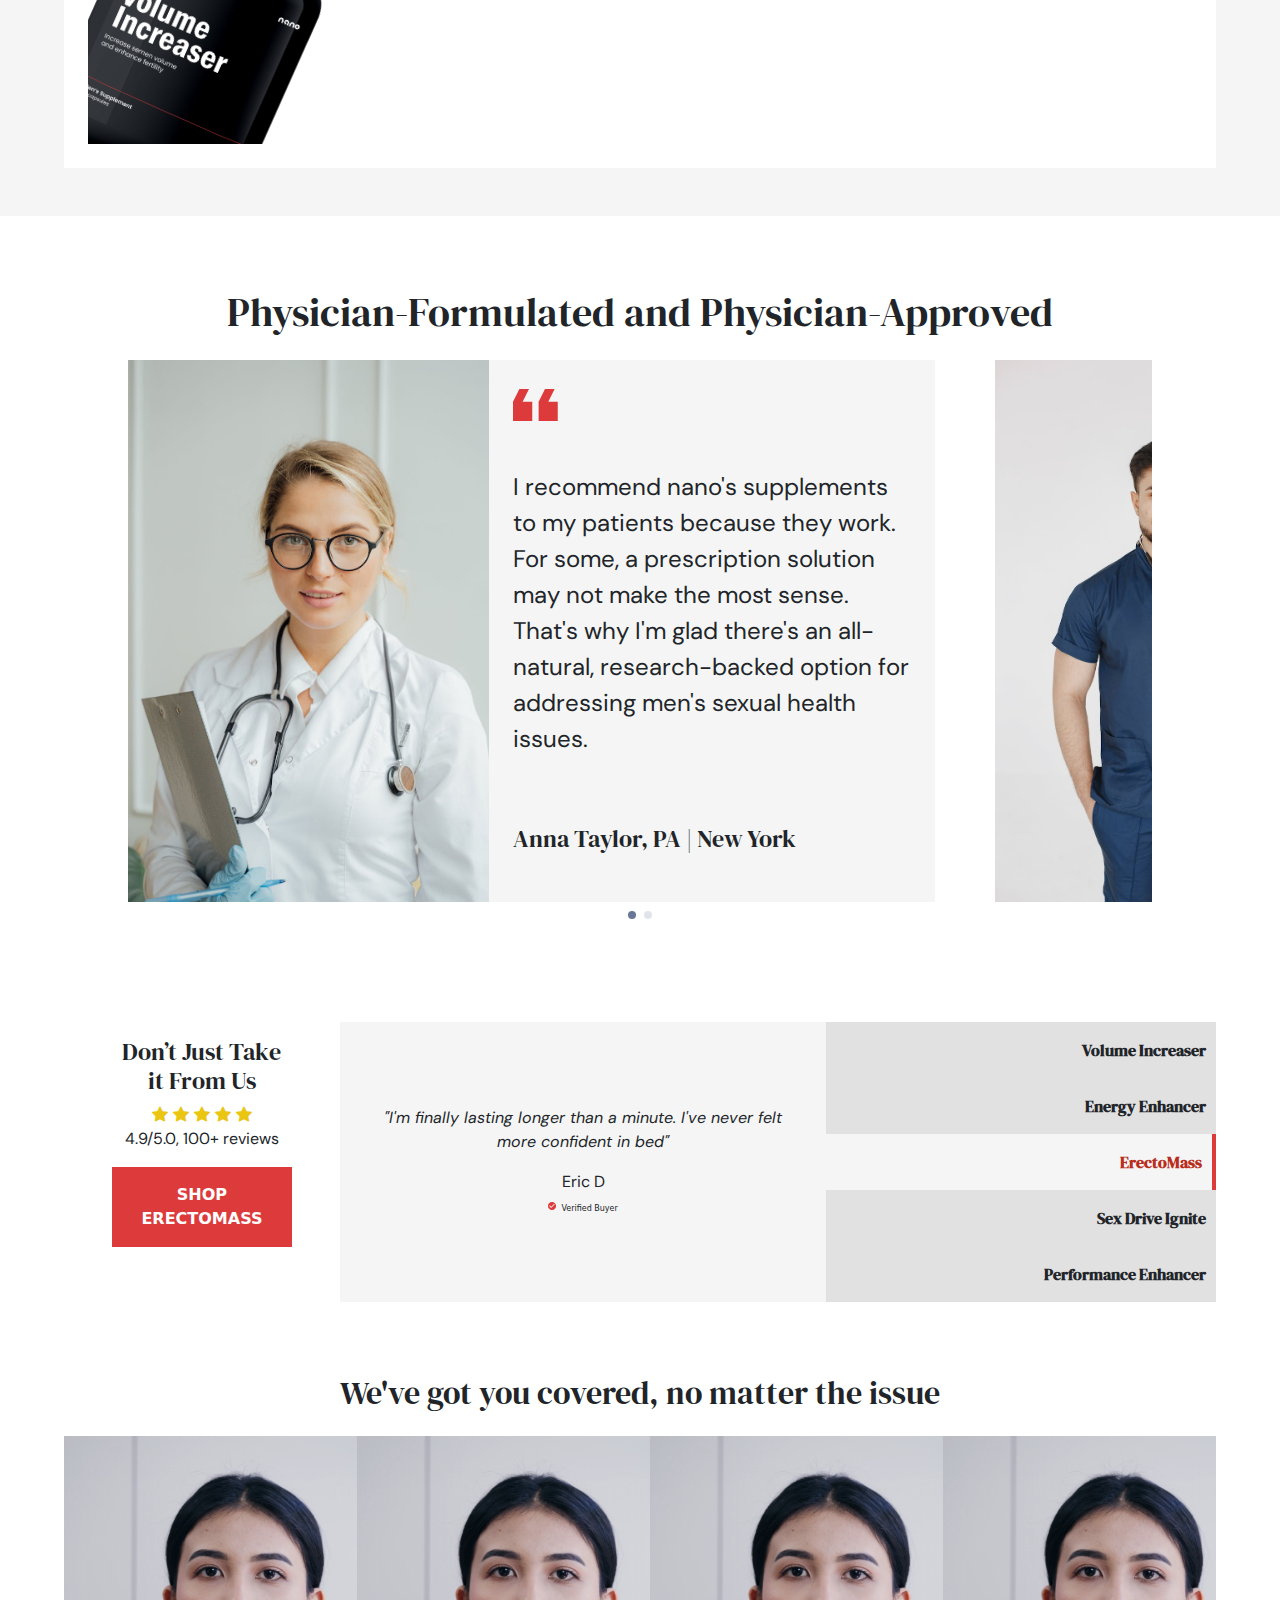
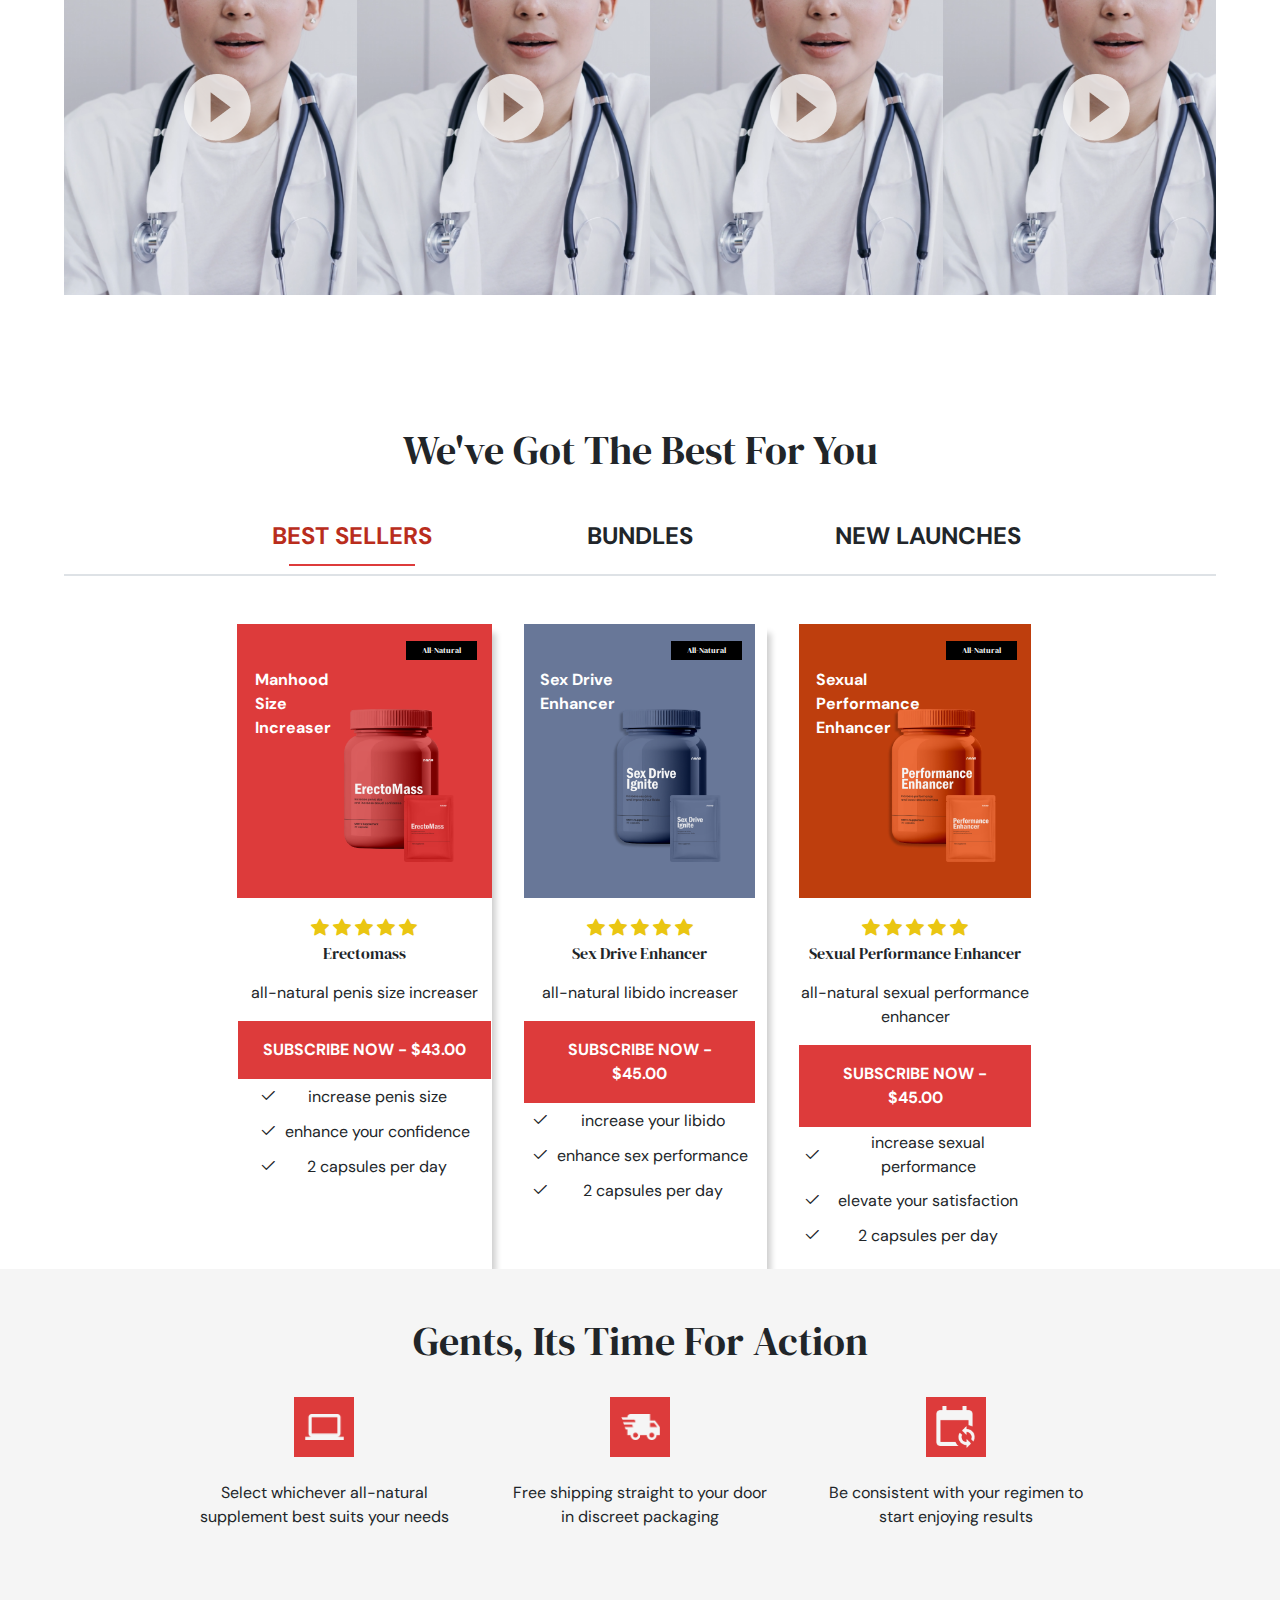
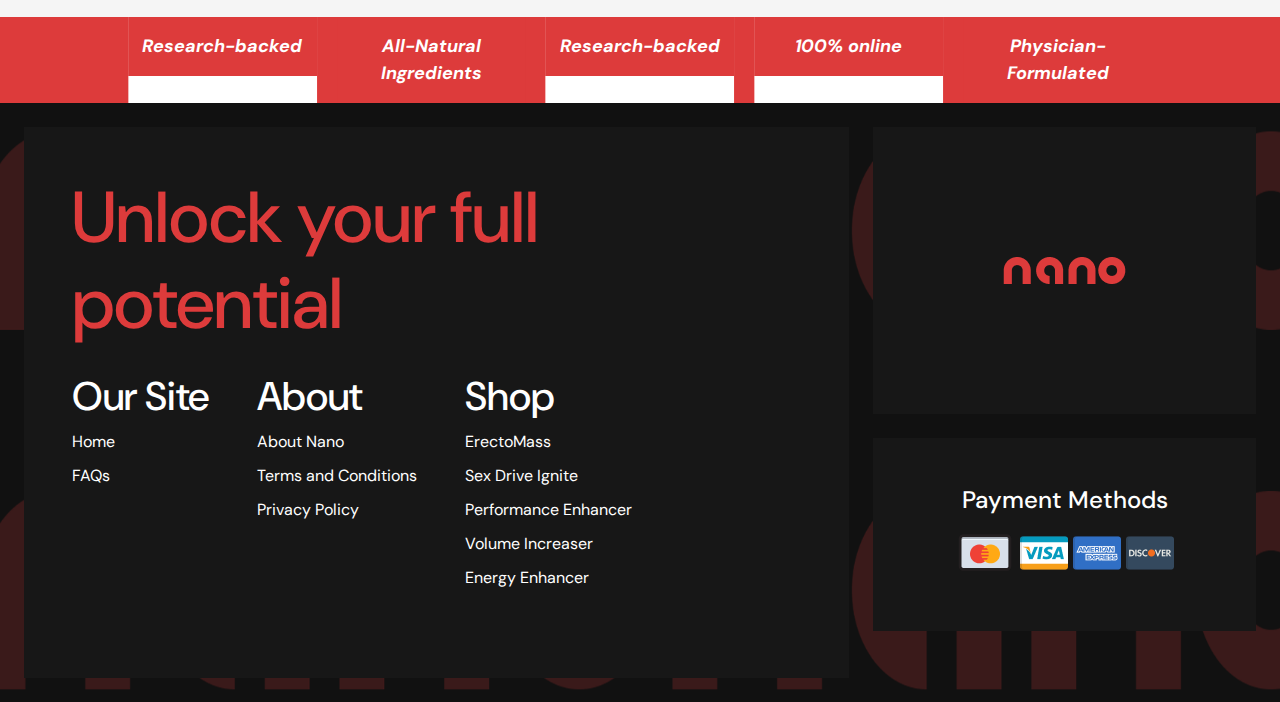
==== commit d0fd291f: "update some" ====
--- a/index.html
+++ b/index.html
@@ -31,7 +31,9 @@
         class="navbar navbar-expand-lg bg-body-tertiary p-4 border border-secondary border-1 border-top-0 border-end-0 border-start-0"
       >
         <div class="container-fluid nav-width">
-          <a class="navbar-brand anta-regular fs-1 fw-bold" href="#">nano</a>
+          <a class="navbar-brand anta-regular fs-1 fw-bold" href="#"
+            ><img src="./images/logo/nano.svg" alt="icons"
+          /></a>
           <button
             class="btn btn-white border border-black navbar-toggler"
             type="button"
@@ -347,16 +349,18 @@
       <!-- end of card -->
 
       <div class="container-fluid bg-gray">
-        <div class="row justify-content-center align-items-center w-90 mx-auto">
-          <div class="col-6 col-lg-3 text-center p-4">
+        <div class="row justify-content-center align-items-center w-80 mx-auto">
+          <div class="col-6 col-lg-3 text-center pt-5 py-md-5">
             <div
               class="bg-theme icon-size d-flex justify-content-center align-items-center mx-auto"
             >
               <img src="/images/icons/Vector.png" class="icon-size__img" />
             </div>
-            <p class="dmSans font-16 text-700 mt-4">All-Natural Ingredients</p>
-          </div>
-          <div class="col-6 col-lg-3 text-center p-4">
+            <p class="dmSans font-md-16 text-700 mt-4">
+              All-Natural Ingredients
+            </p>
+          </div>
+          <div class="col-6 col-lg-3 text-center pt-5 py-md-5">
             <div
               class="bg-theme icon-size d-flex justify-content-center align-items-center mx-auto"
             >
@@ -365,25 +369,25 @@
                 class="icon-size__img"
               />
             </div>
-            <p class="dmSans font-16 text-700 mt-4">Research-backed</p>
-          </div>
-
-          <div class="col-6 col-lg-3 text-center p-4">
+            <p class="dmSans font-md-16 text-700 mt-4">Research-backed</p>
+          </div>
+
+          <div class="col-6 col-lg-3 text-center pt-5 py-md-5">
             <div
               class="bg-theme icon-size d-flex justify-content-center align-items-center mx-auto"
             >
               <img src="/images/icons/earth.png" class="icon-size__img" />
             </div>
-            <p class="dmSans font-16 text-700 mt-4">100% online</p>
-          </div>
-
-          <div class="col-6 col-lg-3 text-center p-4">
+            <p class="dmSans font-md-16 text-700 mt-4">100% online</p>
+          </div>
+
+          <div class="col-6 col-lg-3 text-center pt-5 py-md-5">
             <div
               class="bg-theme icon-size d-flex justify-content-center align-items-center mx-auto"
             >
               <img src="/images/icons/doctor.png" class="icon-size__img" />
             </div>
-            <p class="dmSans font-16 text-700 mt-4">Physician-Formulated</p>
+            <p class="dmSans font-md-16 text-700 mt-4">Physician-Formulated</p>
           </div>
         </div>
       </div>
@@ -403,10 +407,10 @@
           LEARN MORE
         </button>
 
-        <div class="swiper swiper3 mt-4 w-80 w-md-50 mx-auto">
+        <div class="swiper swiper3 mt-4 w-60 w-md-50 mx-auto p-4">
           <div class="swiper-wrapper">
             <div class="swiper-slide">
-              <div class="container d-flex flex-column card-max-width">
+              <div class="d-flex flex-column card-max-width">
                 <div class="w-full bg-theme h-274 position-relative">
                   <img
                     src="./images/bottles-bg/erectomass/erectomass.png"
@@ -485,7 +489,7 @@
                     class="erecto-sachet-1"
                   />
                   <span class="dmSans font-16 text-white card-title text-700"
-                    >Manhood Size Increaser</span
+                    >Sex Drive Enhancer</span
                   >
                   <span class="bg-black position-absolute all-natural">
                     <h1 class="font-8 text-white px-1 m-0">All-Natural</h1>
@@ -498,8 +502,146 @@
                   <i class="bi bi-star-fill" style="color: #eac612"></i>
                   <i class="bi bi-star-fill" style="color: #eac612"></i>
 
-                  <p class="dmSansDisplay font-16">Erectomass</p>
-                  <p class="font-12 dmSans">all-natural penis size increaser</p>
+                  <p class="dmSansDisplay font-16">Sex Drive Enhancer</p>
+                  <p class="font-12 dmSans">all-natural libido increaser</p>
+                  <button
+                    class="text-white px-4 py-3 border-theme fw-bold bg-theme dmSans font-12"
+                  >
+                    SUBSCRIBE NOW - $45.00
+                  </button>
+
+                  <div>
+                    <table class="table-sm table-borderless mx-auto">
+                      <tbody>
+                        <tr>
+                          <td><i class="bi bi-check2"></i></td>
+                          <td>
+                            <p class="m-0 dmSans font-12 text-400">
+                              increase your libido
+                            </p>
+                          </td>
+                        </tr>
+                        <tr>
+                          <td><i class="bi bi-check2"></i></td>
+                          <td>
+                            <p class="m-0 dmSans font-12 text-400">
+                              enhance sex performance
+                            </p>
+                          </td>
+                        </tr>
+                        <tr>
+                          <td><i class="bi bi-check2"></i></td>
+                          <td>
+                            <p class="m-0 dmSans font-12 text-400">
+                              2 capsules per day
+                            </p>
+                          </td>
+                        </tr>
+                      </tbody>
+                    </table>
+                  </div>
+                </div>
+              </div>
+            </div>
+
+            <div class="swiper-slide">
+              <div class="container d-flex flex-column card-max-width">
+                <div class="w-full bg-perf-enhancer h-274 position-relative">
+                  <img
+                    src="./images/bottles-bg/enhancer/performance enhancer.png"
+                    class="bottle-size-1"
+                  />
+                  <img
+                    src="./images/bottles-bg/enhancer/performance enhancer-1.png"
+                    class="erecto-sachet-1"
+                  />
+                  <span class="dmSans font-16 text-white card-title text-700"
+                    >Sexual Performance Enhancer</span
+                  >
+                  <span class="bg-black position-absolute all-natural">
+                    <h1 class="font-8 text-white px-1 m-0">All-Natural</h1>
+                  </span>
+                </div>
+                <div class="my-3">
+                  <i class="bi bi-star-fill" style="color: #eac612"></i>
+                  <i class="bi bi-star-fill" style="color: #eac612"></i>
+                  <i class="bi bi-star-fill" style="color: #eac612"></i>
+                  <i class="bi bi-star-fill" style="color: #eac612"></i>
+                  <i class="bi bi-star-fill" style="color: #eac612"></i>
+
+                  <p class="dmSansDisplay font-16">
+                    Sexual Performance Enhancer
+                  </p>
+                  <p class="font-12 dmSans">
+                    all-natural sexual performance enhancer
+                  </p>
+                  <button
+                    class="text-white px-4 py-3 border-theme fw-bold bg-theme dmSans font-12"
+                  >
+                    SUBSCRIBE NOW - $45.00
+                  </button>
+
+                  <div>
+                    <table class="table-sm table-borderless mx-auto">
+                      <tbody>
+                        <tr>
+                          <td><i class="bi bi-check2"></i></td>
+                          <td>
+                            <p class="m-0 dmSans font-12 text-400">
+                              increase sexual performance
+                            </p>
+                          </td>
+                        </tr>
+                        <tr>
+                          <td><i class="bi bi-check2"></i></td>
+                          <td>
+                            <p class="m-0 dmSans font-12 text-400">
+                              elevate your satisfaction
+                            </p>
+                          </td>
+                        </tr>
+                        <tr>
+                          <td><i class="bi bi-check2"></i></td>
+                          <td>
+                            <p class="m-0 dmSans font-12 text-400">
+                              2 capsules per day
+                            </p>
+                          </td>
+                        </tr>
+                      </tbody>
+                    </table>
+                  </div>
+                </div>
+              </div>
+            </div>
+
+            <div class="swiper-slide">
+              <div class="container d-flex flex-column card-max-width">
+                <div class="w-full bg-volume-increaser h-274 position-relative">
+                  <img
+                    src="./images/bottles-bg/increaser/volume increaser.png"
+                    class="bottle-size-1"
+                  />
+                  <img
+                    src="./images/bottles-bg/increaser/volume increaser-1.png"
+                    class="erecto-sachet-1"
+                  />
+                  <span class="dmSans font-16 text-white card-title text-700"
+                    >Volume Increaser</span
+                  >
+                  <span class="bg-black position-absolute all-natural">
+                    <h1 class="font-8 text-white px-1 m-0">All-Natural</h1>
+                  </span>
+                </div>
+                <div class="my-3">
+                  <i class="bi bi-star-fill" style="color: #eac612"></i>
+                  <i class="bi bi-star-fill" style="color: #eac612"></i>
+                  <i class="bi bi-star-fill" style="color: #eac612"></i>
+                  <i class="bi bi-star-fill" style="color: #eac612"></i>
+                  <i class="bi bi-star-fill" style="color: #eac612"></i>
+
+                  <p class="dmSansDisplay font-16">Volume Increaser</p>
+                  <p class="font-12 dmSans">all-natural volume increaser</p>
                   <button
                     class="text-white px-4 py-3 border-theme fw-bold bg-theme dmSans font-12"
                   >
@@ -542,17 +684,17 @@
 
             <div class="swiper-slide">
               <div class="container d-flex flex-column card-max-width">
-                <div class="w-full bg-perf-enhancer h-274 position-relative">
+                <div class="w-full bg-energy-level h-274 position-relative">
                   <img
-                    src="./images/bottles-bg/enhancer/performance enhancer.png"
+                    src="./images/bottles-bg/enhancer-2/energy enhancer.png"
                     class="bottle-size-1"
                   />
                   <img
-                    src="./images/bottles-bg/enhancer/performance enhancer-1.png"
+                    src="./images/bottles-bg/enhancer-2/energy enhancer-1.png"
                     class="erecto-sachet-1"
                   />
-                  <span class="dmSans font-16 text-white card-title text-700"
-                    >Manhood Size Increaser</span
+                  <span class="dmSans font-16 card-title text-700"
+                    >Energy Enhancer</span
                   >
                   <span class="bg-black position-absolute all-natural">
                     <h1 class="font-8 text-white px-1 m-0">All-Natural</h1>
@@ -565,8 +707,8 @@
                   <i class="bi bi-star-fill" style="color: #eac612"></i>
                   <i class="bi bi-star-fill" style="color: #eac612"></i>
 
-                  <p class="dmSansDisplay font-16">Erectomass</p>
-                  <p class="font-12 dmSans">all-natural penis size increaser</p>
+                  <p class="dmSansDisplay font-16 text-dark">Energy Enhancer</p>
+                  <p class="font-12 dmSans">all-natural energy enhancer</p>
                   <button
                     class="text-white px-4 py-3 border-theme fw-bold bg-theme dmSans font-12"
                   >
@@ -606,143 +748,9 @@
                 </div>
               </div>
             </div>
-
-            <div class="swiper-slide">
-              <div class="container d-flex flex-column card-max-width">
-                <div class="w-full bg-volume-increaser h-274 position-relative">
-                  <img
-                    src="./images/bottles-bg/increaser/volume increaser.png"
-                    class="bottle-size-1"
-                  />
-                  <img
-                    src="./images/bottles-bg/increaser/volume increaser-1.png"
-                    class="erecto-sachet-1"
-                  />
-                  <span class="dmSans font-16 text-white card-title text-700"
-                    >Manhood Size Increaser</span
-                  >
-                  <span class="bg-black position-absolute all-natural">
-                    <h1 class="font-8 text-white px-1 m-0">All-Natural</h1>
-                  </span>
-                </div>
-                <div class="my-3">
-                  <i class="bi bi-star-fill" style="color: #eac612"></i>
-                  <i class="bi bi-star-fill" style="color: #eac612"></i>
-                  <i class="bi bi-star-fill" style="color: #eac612"></i>
-                  <i class="bi bi-star-fill" style="color: #eac612"></i>
-                  <i class="bi bi-star-fill" style="color: #eac612"></i>
-
-                  <p class="dmSansDisplay font-16">Erectomass</p>
-                  <p class="font-12 dmSans">all-natural penis size increaser</p>
-                  <button
-                    class="text-white px-4 py-3 border-theme fw-bold bg-theme dmSans font-12"
-                  >
-                    SUBSCRIBE NOW - $43.00
-                  </button>
-
-                  <div>
-                    <table class="table-sm table-borderless mx-auto">
-                      <tbody>
-                        <tr>
-                          <td><i class="bi bi-check2"></i></td>
-                          <td>
-                            <p class="m-0 dmSans font-12 text-400">
-                              increase penis size
-                            </p>
-                          </td>
-                        </tr>
-                        <tr>
-                          <td><i class="bi bi-check2"></i></td>
-                          <td>
-                            <p class="m-0 dmSans font-12 text-400">
-                              enhance your confidence
-                            </p>
-                          </td>
-                        </tr>
-                        <tr>
-                          <td><i class="bi bi-check2"></i></td>
-                          <td>
-                            <p class="m-0 dmSans font-12 text-400">
-                              2 capsules per day
-                            </p>
-                          </td>
-                        </tr>
-                      </tbody>
-                    </table>
-                  </div>
-                </div>
-              </div>
-            </div>
-
-            <div class="swiper-slide">
-              <div class="container d-flex flex-column card-max-width">
-                <div class="w-full bg-energy-level h-274 position-relative">
-                  <img
-                    src="./images/bottles-bg/enhancer-2/energy enhancer.png"
-                    class="bottle-size-1"
-                  />
-                  <img
-                    src="./images/bottles-bg/enhancer-2/energy enhancer-1.png"
-                    class="erecto-sachet-1"
-                  />
-                  <span class="dmSans font-16 text-white card-title text-700"
-                    >Manhood Size Increaser</span
-                  >
-                  <span class="bg-black position-absolute all-natural">
-                    <h1 class="font-8 text-white px-1 m-0">All-Natural</h1>
-                  </span>
-                </div>
-                <div class="my-3">
-                  <i class="bi bi-star-fill" style="color: #eac612"></i>
-                  <i class="bi bi-star-fill" style="color: #eac612"></i>
-                  <i class="bi bi-star-fill" style="color: #eac612"></i>
-                  <i class="bi bi-star-fill" style="color: #eac612"></i>
-                  <i class="bi bi-star-fill" style="color: #eac612"></i>
-
-                  <p class="dmSansDisplay font-16">Erectomass</p>
-                  <p class="font-12 dmSans">all-natural penis size increaser</p>
-                  <button
-                    class="text-white px-4 py-3 border-theme fw-bold bg-theme dmSans font-12"
-                  >
-                    SUBSCRIBE NOW - $43.00
-                  </button>
-
-                  <div>
-                    <table class="table-sm table-borderless mx-auto">
-                      <tbody>
-                        <tr>
-                          <td><i class="bi bi-check2"></i></td>
-                          <td>
-                            <p class="m-0 dmSans font-12 text-400">
-                              increase penis size
-                            </p>
-                          </td>
-                        </tr>
-                        <tr>
-                          <td><i class="bi bi-check2"></i></td>
-                          <td>
-                            <p class="m-0 dmSans font-12 text-400">
-                              enhance your confidence
-                            </p>
-                          </td>
-                        </tr>
-                        <tr>
-                          <td><i class="bi bi-check2"></i></td>
-                          <td>
-                            <p class="m-0 dmSans font-12 text-400">
-                              2 capsules per day
-                            </p>
-                          </td>
-                        </tr>
-                      </tbody>
-                    </table>
-                  </div>
-                </div>
-              </div>
-            </div>
-            <div class="sub-slide-next"></div>
-            <div class="swiper-button-next2"></div>
-          </div>
+          </div>
+          <div class="swiper-button-next3"></div>
+          <div class="swiper-button-prev3"></div>
         </div>
       </div>
 
@@ -1521,13 +1529,13 @@
             <div class="swiper-slide">
               <!-- content here -->
 
-              <div class="d-flex flex-column flex-lg-row w-100">
+              <div class="d-flex flex-column flex-lg-row w-100 h-100">
                 <img
                   src="./images/physicians//female.jpg"
                   class="physician-img-size"
                 />
                 <div
-                  class="d-flex flex-column justify-content-center align-items-left bg-gray p-4 gap-2 gap-md-5 physician"
+                  class="d-flex flex-column justify-content-center align-items-left bg-gray p-4 gap-2 gap-md-5 physician h-100"
                 >
                   <img src="./images/icons/qoute-icon.png" class="qoute-icon" />
                   <p class="dmSans font-16 text-align-left">
@@ -1544,13 +1552,13 @@
               </div>
             </div>
             <div class="swiper-slide">
-              <div class="d-flex flex-column flex-lg-row w-100">
+              <div class="d-flex flex-column flex-lg-row w-100 h-100">
                 <img
                   src="./images/physicians//male.jpg"
                   class="physician-img-size"
                 />
                 <div
-                  class="d-flex flex-column justify-content-center align-items-left bg-gray p-4 gap-2 gap-md-5 physician"
+                  class="d-flex flex-column justify-content-center align-items-left bg-gray p-4 gap-2 gap-md-5 physician h-100"
                 >
                   <img src="./images/icons/qoute-icon.png" class="qoute-icon" />
                   <p class="dmSans font-16 text-align-left">
@@ -2156,7 +2164,7 @@
                   </div>
 
                   <div class="swiper-slide">
-                    <div class="card-max-width d-flex flex-column">
+                    <div class="container d-flex flex-column card-max-width">
                       <div class="w-full bg-ignite h-274 position-relative">
                         <img
                           src="./images/bottles-bg/ignite-drive/sex drive ignite.png"
@@ -2168,7 +2176,7 @@
                         />
                         <span
                           class="dmSans font-16 text-white card-title text-700"
-                          >Manhood Size Increaser</span
+                          >Sex Drive Enhancer</span
                         >
                         <span class="bg-black position-absolute all-natural">
                           <h1 class="font-8 text-white px-1 m-0">
@@ -2183,14 +2191,14 @@
                         <i class="bi bi-star-fill" style="color: #eac612"></i>
                         <i class="bi bi-star-fill" style="color: #eac612"></i>
 
-                        <p class="dmSansDisplay font-16">Erectomass</p>
+                        <p class="dmSansDisplay font-16">Sex Drive Enhancer</p>
                         <p class="font-12 dmSans">
-                          all-natural penis size increaser
+                          all-natural libido increaser
                         </p>
                         <button
                           class="text-white px-4 py-3 border-theme fw-bold bg-theme dmSans font-12"
                         >
-                          SUBSCRIBE NOW - $43.00
+                          SUBSCRIBE NOW - $45.00
                         </button>
 
                         <div>
@@ -2200,7 +2208,7 @@
                                 <td><i class="bi bi-check2"></i></td>
                                 <td>
                                   <p class="m-0 dmSans font-12 text-400">
-                                    increase penis size
+                                    increase your libido
                                   </p>
                                 </td>
                               </tr>
@@ -2208,7 +2216,7 @@
                                 <td><i class="bi bi-check2"></i></td>
                                 <td>
                                   <p class="m-0 dmSans font-12 text-400">
-                                    enhance your confidence
+                                    enhance sex performance
                                   </p>
                                 </td>
                               </tr>
@@ -2228,7 +2236,7 @@
                   </div>
 
                   <div class="swiper-slide">
-                    <div class="card-max-width d-flex flex-column">
+                    <div class="container d-flex flex-column card-max-width">
                       <div
                         class="w-full bg-perf-enhancer h-274 position-relative"
                       >
@@ -2242,7 +2250,7 @@
                         />
                         <span
                           class="dmSans font-16 text-white card-title text-700"
-                          >Manhood Size Increaser</span
+                          >Sexual Performance Enhancer</span
                         >
                         <span class="bg-black position-absolute all-natural">
                           <h1 class="font-8 text-white px-1 m-0">
@@ -2257,14 +2265,16 @@
                         <i class="bi bi-star-fill" style="color: #eac612"></i>
                         <i class="bi bi-star-fill" style="color: #eac612"></i>
 
-                        <p class="dmSansDisplay font-16">Erectomass</p>
+                        <p class="dmSansDisplay font-16">
+                          Sexual Performance Enhancer
+                        </p>
                         <p class="font-12 dmSans">
-                          all-natural penis size increaser
+                          all-natural sexual performance enhancer
                         </p>
                         <button
                           class="text-white px-4 py-3 border-theme fw-bold bg-theme dmSans font-12"
                         >
-                          SUBSCRIBE NOW - $43.00
+                          SUBSCRIBE NOW - $45.00
                         </button>
 
                         <div>
@@ -2274,7 +2284,7 @@
                                 <td><i class="bi bi-check2"></i></td>
                                 <td>
                                   <p class="m-0 dmSans font-12 text-400">
-                                    increase penis size
+                                    increase sexual performance
                                   </p>
                                 </td>
                               </tr>
@@ -2282,7 +2292,7 @@
                                 <td><i class="bi bi-check2"></i></td>
                                 <td>
                                   <p class="m-0 dmSans font-12 text-400">
-                                    enhance your confidence
+                                    elevate your satisfaction
                                   </p>
                                 </td>
                               </tr>
@@ -3548,287 +3558,6 @@
     <script src="https://code.jquery.com/jquery-3.5.1.slim.min.js"></script>
     <script src="https://cdn.jsdelivr.net/npm/@popperjs/core@2.5.4/dist/umd/popper.min.js"></script>
     <script src="https://unpkg.com/swiper/swiper-bundle.min.js"></script>
-
-    <script>
-      const swiper1 = new Swiper(".swiper1", {
-        pagination: {
-          el: ".swiper-pagination1",
-          clickable: true,
-        },
-        breakpoints: {
-          320: {
-            slidesPerView: 1,
-          },
-
-          480: {
-            slidesPerView: 3,
-            spaceBetween: 20,
-          },
-        },
-      });
-
-      const swiper2 = new Swiper(".swiper2", {
-        spaceBetween: 10,
-        slidesPerView: 1.25,
-        pagination: {
-          el: ".swiper-pagination2",
-          clickable: true,
-        },
-        freeMode: true,
-        navigation: {
-          nextEl: ".swiper-button-next",
-          prevEl: ".swiper-button-prev",
-        },
-        scrollbar: {
-          el: ".swiper-scrollbar",
-        },
-        breakpoints: {
-          576: {
-            slidesPerView: 2,
-            spaceBetween: 20,
-          },
-          768: {
-            slidesPerView: 2,
-            spaceBetween: 20,
-          },
-
-          992: {
-            slidesPerView: 3,
-            spaceBetween: 20,
-          },
-          1200: {
-            slidesPerView: 4,
-            spaceBetween: 20,
-          },
-          1400: {
-            slidesPerView: 5,
-            spaceBetween: 20,
-          },
-        },
-      });
-
-      const swiper3 = new Swiper(".swiper3", {
-        // Pagination
-        pagination: {
-          el: ".swiper-pagination3",
-          clickable: true,
-        },
-        // autoplay: {
-        //   delay: 2500,
-        //   disableOnInteraction: false,
-        // },
-
-        // Navigation arrows
-        navigation: {
-          nextEl: ".swiper-button-next",
-          prevEl: ".swiper-button-prev",
-        },
-
-        scrollbar: {
-          el: ".swiper-scrollbar",
-        },
-        breakpoints: {
-          576: {
-            slidesPerView: 2,
-          },
-          768: {
-            slidesPerView: 2,
-            spaceBetween: 20,
-          },
-
-          992: {
-            slidesPerView: 3,
-            spaceBetween: 20,
-          },
-        },
-      });
-
-      const swiperPhysician = new Swiper(".swiper-physician", {
-        slidesPerView: 1.25,
-        spaceBetween: 20,
-        pagination: {
-          el: ".swiper-pagination-physician",
-          clickable: true,
-        },
-        breakpoints: {
-          768: {
-            slidesPerView: 1.25,
-            spaceBetween: 60,
-          },
-        },
-        // simulateTouch: false,
-        freeMode: true,
-        navigation: {
-          nextEl: ".swiper-button-next",
-          prevEl: ".swiper-button-prev",
-        },
-        scrollbar: {
-          el: ".swiper-scrollbar",
-        },
-      });
-
-      // modal covered section
-
-      // best offer slider
-
-      const swiperBestOffer = new Swiper(".swiper-best-offer", {
-        spaceBetween: 10,
-        slidesPerView: 1,
-        pagination: {
-          el: ".swiper-pagination-bestoffer",
-          clickable: true,
-        },
-        freeMode: true,
-        navigation: {
-          nextEl: ".swiper-button-next",
-          prevEl: ".swiper-button-prev",
-        },
-        scrollbar: {
-          el: ".swiper-scrollbar",
-        },
-        breakpoints: {
-          992: {
-            slidesPerView: 2,
-            spaceBetween: 20,
-          },
-          1200: {
-            slidesPerView: 3,
-            spaceBetween: 20,
-          },
-        },
-      });
-
-      // best offer slider
-
-      $(document).ready(function () {
-        var swiper = new Swiper(".swiper-covered-section", {
-          slidesPerView: 1.25,
-          spaceBetween: 30,
-          pagination: {
-            el: ".swiper-pagination",
-            clickable: true,
-          },
-          breakpoints: {
-            576: {
-              slidesPerView: 2,
-              spaceBetween: 20,
-            },
-            768: {
-              slidesPerView: 2,
-              spaceBetween: 20,
-            },
-
-            992: {
-              slidesPerView: 3,
-              spaceBetween: 20,
-            },
-            1200: {
-              slidesPerView: 4,
-              spaceBetween: 20,
-            },
-            1400: {
-              slidesPerView: 5,
-              spaceBetween: 20,
-            },
-          },
-        });
-
-        $(".swiper-slide").click(function () {
-          var target = $(this).data("target");
-          $(target).modal("show");
-        });
-      });
-
-      // end modal covered section
-
-      // marquee effect slides
-
-      const marqueeSwiper = new Swiper(".marquee-swiper", {
-        slidesPerView: 1.5,
-        spaceBetween: 20,
-        centeredSlides: true,
-        speed: 1500,
-        autoplay: {
-          delay: 0,
-          disableOnInteraction: false,
-        },
-        loop: true,
-        breakpoints: {
-          576: {
-            slidesPerView: 2,
-            spaceBetween: 20,
-          },
-          768: {
-            slidesPerView: 5,
-            spaceBetween: 20,
-          },
-        },
-      });
-
-      //marquee effect slides
-
-      $(document).ready(function () {
-        $(".nav-link-tabs").on("click", function () {
-          $(".nav-link-tabs").removeClass("active");
-          $(this).addClass("active");
-        });
-      });
-
-      $(document).ready(function () {
-        $(".nav-link-tabs-slide").on("click", function () {
-          $(".nav-link-tabs-slide").removeClass("active");
-          $(this).addClass("active");
-        });
-      });
-
-      const tabLinks = document.querySelectorAll(".tablink");
-      const tabHeadings = document.querySelectorAll(".tab-heading");
-      const contentMapping = {
-        "tab-erecto":
-          "Nano ErectoMass is a premium male enhancement supplement that is research-backed to give you MASSIVE size, increases stamina, amplifies endurance, and helps you enjoy longer-lasting, more satisfying sex.",
-        "tab-ignite":
-          "Yes this is Ignite. Lorem ipsum dolor sit amet, consectetur adipiscing elit, sed do eiusmod tempor incididunt ut labore et dolore magna aliqua. Ut enim ad minim veniam, quis nostrud exercitation ullamco laboris",
-        "tab-enhancer":
-          "This is tab energy. Lorem ipsum dolor sit amet, consectetur adipiscing elit, sed do eiusmod tempor incididunt ut labore et dolore magna aliqua. Ut enim ad minim veniam, quis nostrud exercitation ullamco laboris",
-        "tab-increaser":
-          " Nano Volume Increaser is a 100% drug-free, physician-formulated sperm count increaser supplement that helps you achieve and maintain a shigh amount of sperm.",
-        "tab-volume":
-          "This is tab volume. Lorem ipsum dolor sit amet, consectetur adipiscing elit, sed do eiusmod tempor incididunt ut labore et dolore magna aliqua. Ut enim ad minim veniam, quis nostrud exercitation ullamco laboris",
-      };
-
-      tabLinks.forEach((tabLink) => {
-        tabLink.addEventListener("click", function () {
-          this.classList.toggle("active");
-
-          const tabId = this.getAttribute("data-tab");
-          const tabContent = document.getElementById(tabId);
-
-          updateDisplay();
-        });
-      });
-
-      tabHeadings.forEach((heading) => {
-        heading.addEventListener("click", function () {
-          const contentKey = this.getAttribute("data-content");
-          document.getElementById("display").innerText =
-            contentMapping[contentKey];
-        });
-      });
-
-      function updateDisplay() {
-        let selectedContents = [];
-        tabLinks.forEach((tabLink) => {
-          if (tabLink.classList.contains("active")) {
-            selectedContents.push(
-              contentMapping[tabLink.getAttribute("data-tab")]
-            );
-          }
-        });
-        document.getElementById("display").innerText =
-          "" + "\n" + selectedContents.join("\n\n");
-      }
-
-      // modal
-    </script>
+    <script src="./js/script.js"></script>
   </body>
 </html>
--- a/css/style.css
+++ b/css/style.css
@@ -48,7 +48,12 @@
 }
 
 .nav-width {
-  max-width: 1500px;
+  max-width: 90%;
+  margin: 0 auto;
+}
+
+.nav-width #offcanvasRight .offcanvas-body ul:nth-child(1) li a {
+  color: black !important;
 }
 
 .title {
@@ -763,8 +768,12 @@
 }
 
 .card-max-width {
-  max-width: 350px;
+  max-width: 270px;
   margin: 0 auto;
+  box-shadow: 6px 7px 6px -2px rgb(0 0 0 / 19%);
+  -webkit-box-shadow: 6px 7px 6px -2px rgb(0 0 0 / 19%);
+  -moz-box-shadow: 6px 7px 6px -2px rgb(0 0 0 / 19%);
+  height: 100%;
 }
 
 .action-icon {
@@ -785,6 +794,10 @@
 
 .logo-padding {
   padding: 70px;
+}
+
+.offcanvas.offcanvas-end {
+  border-left: none !important;
 }
 
 @media (min-width: 992px) {
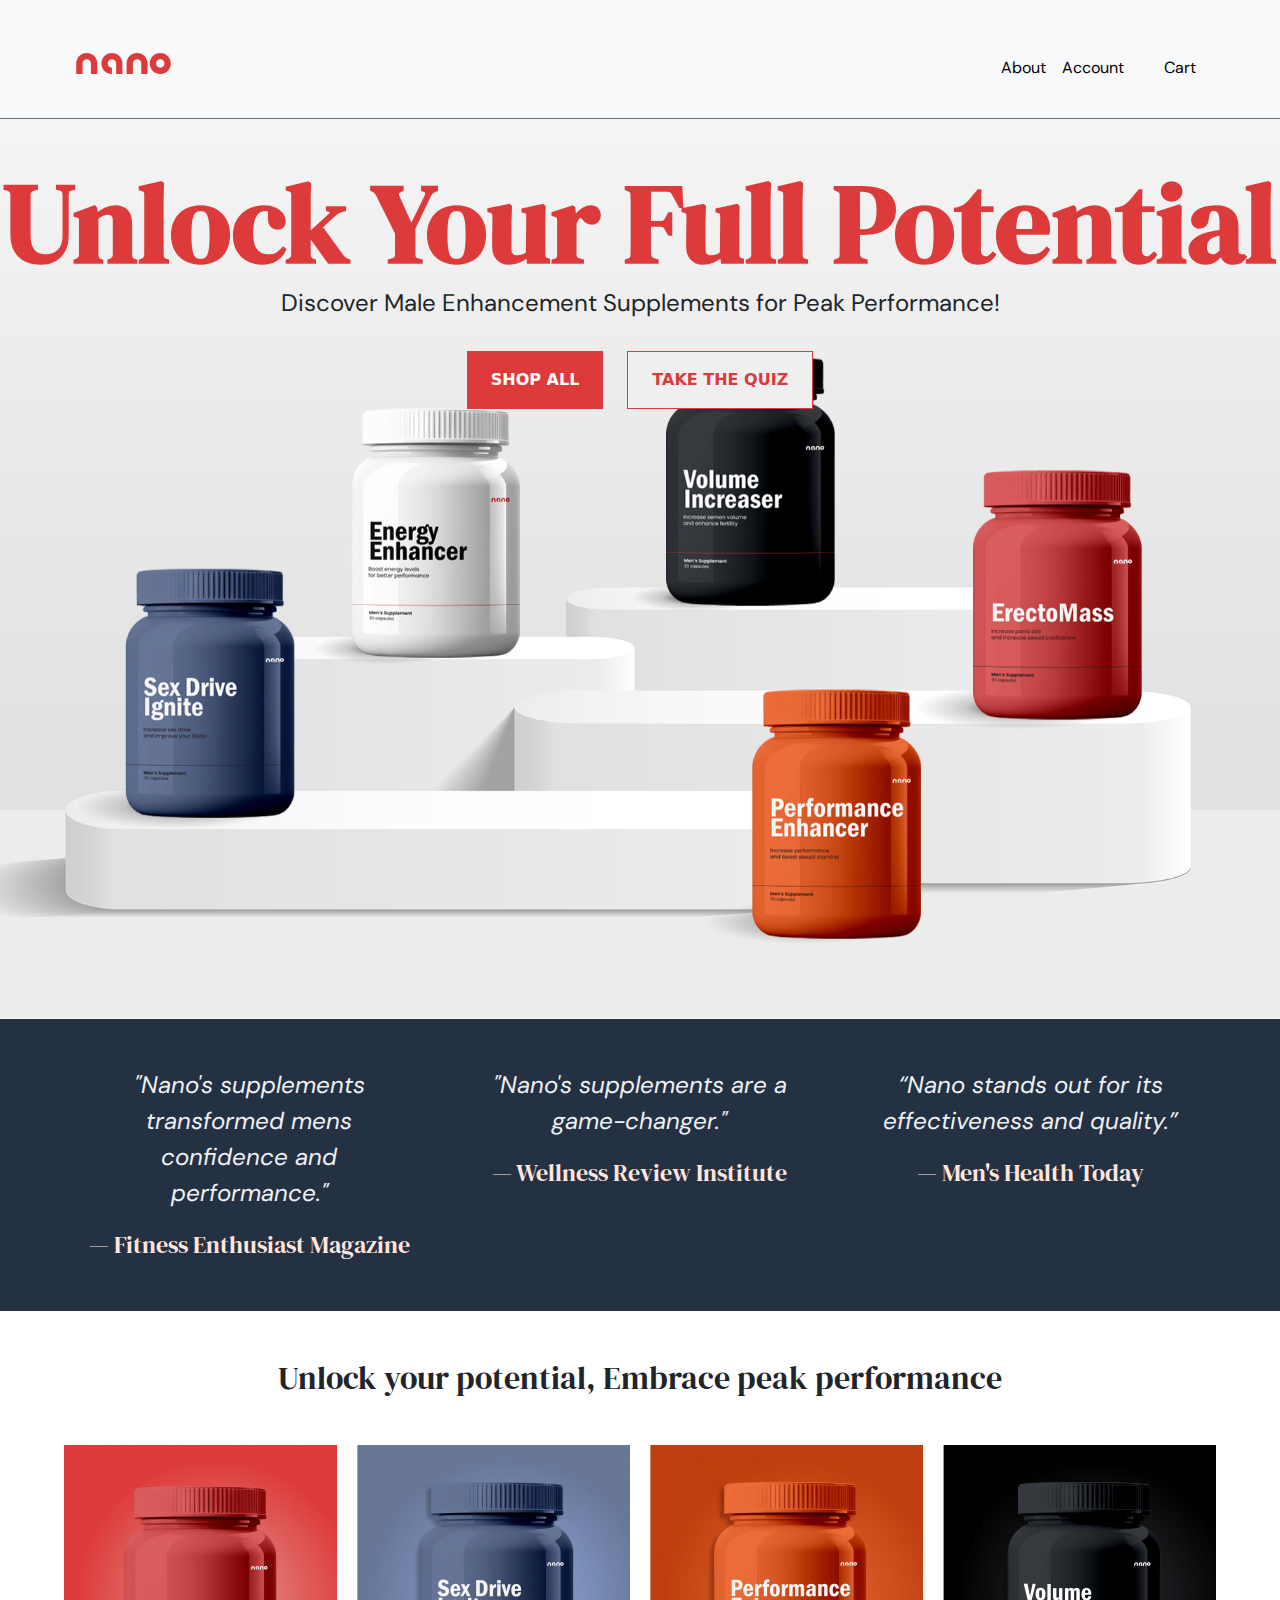
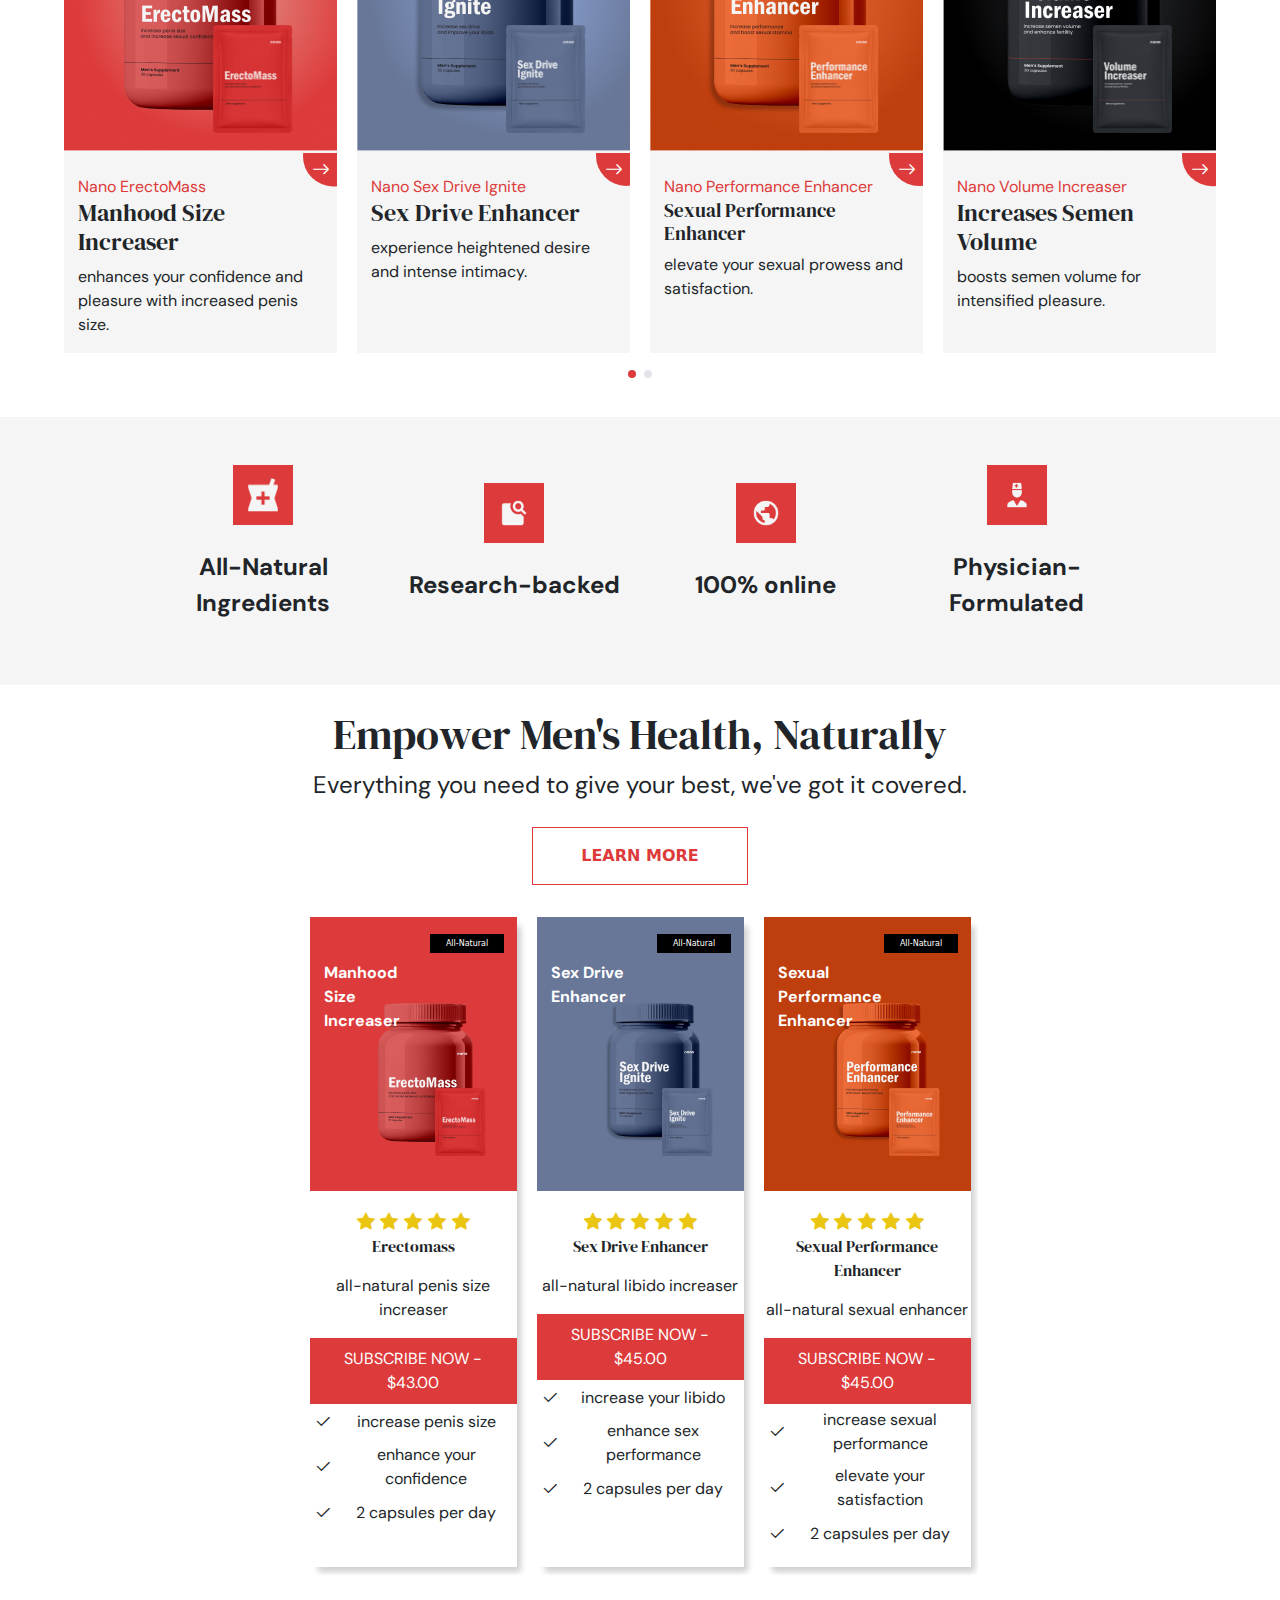
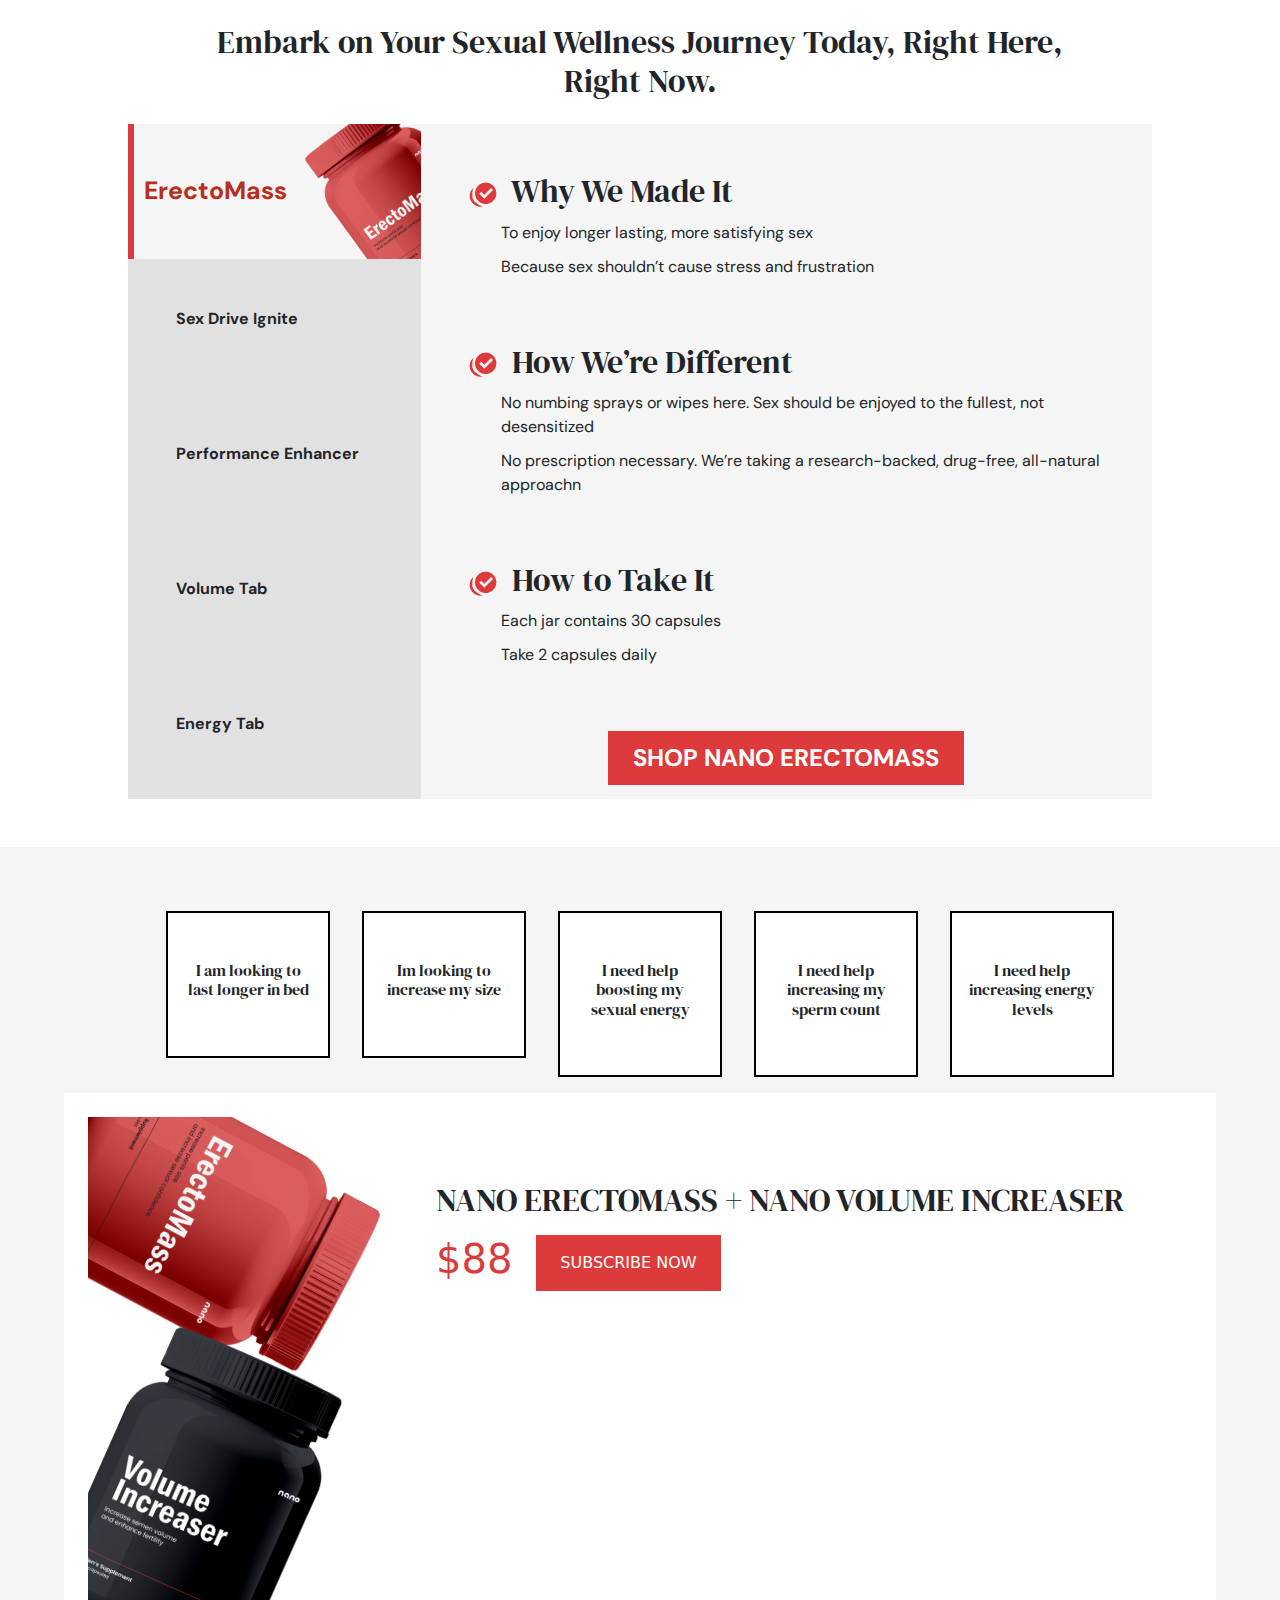
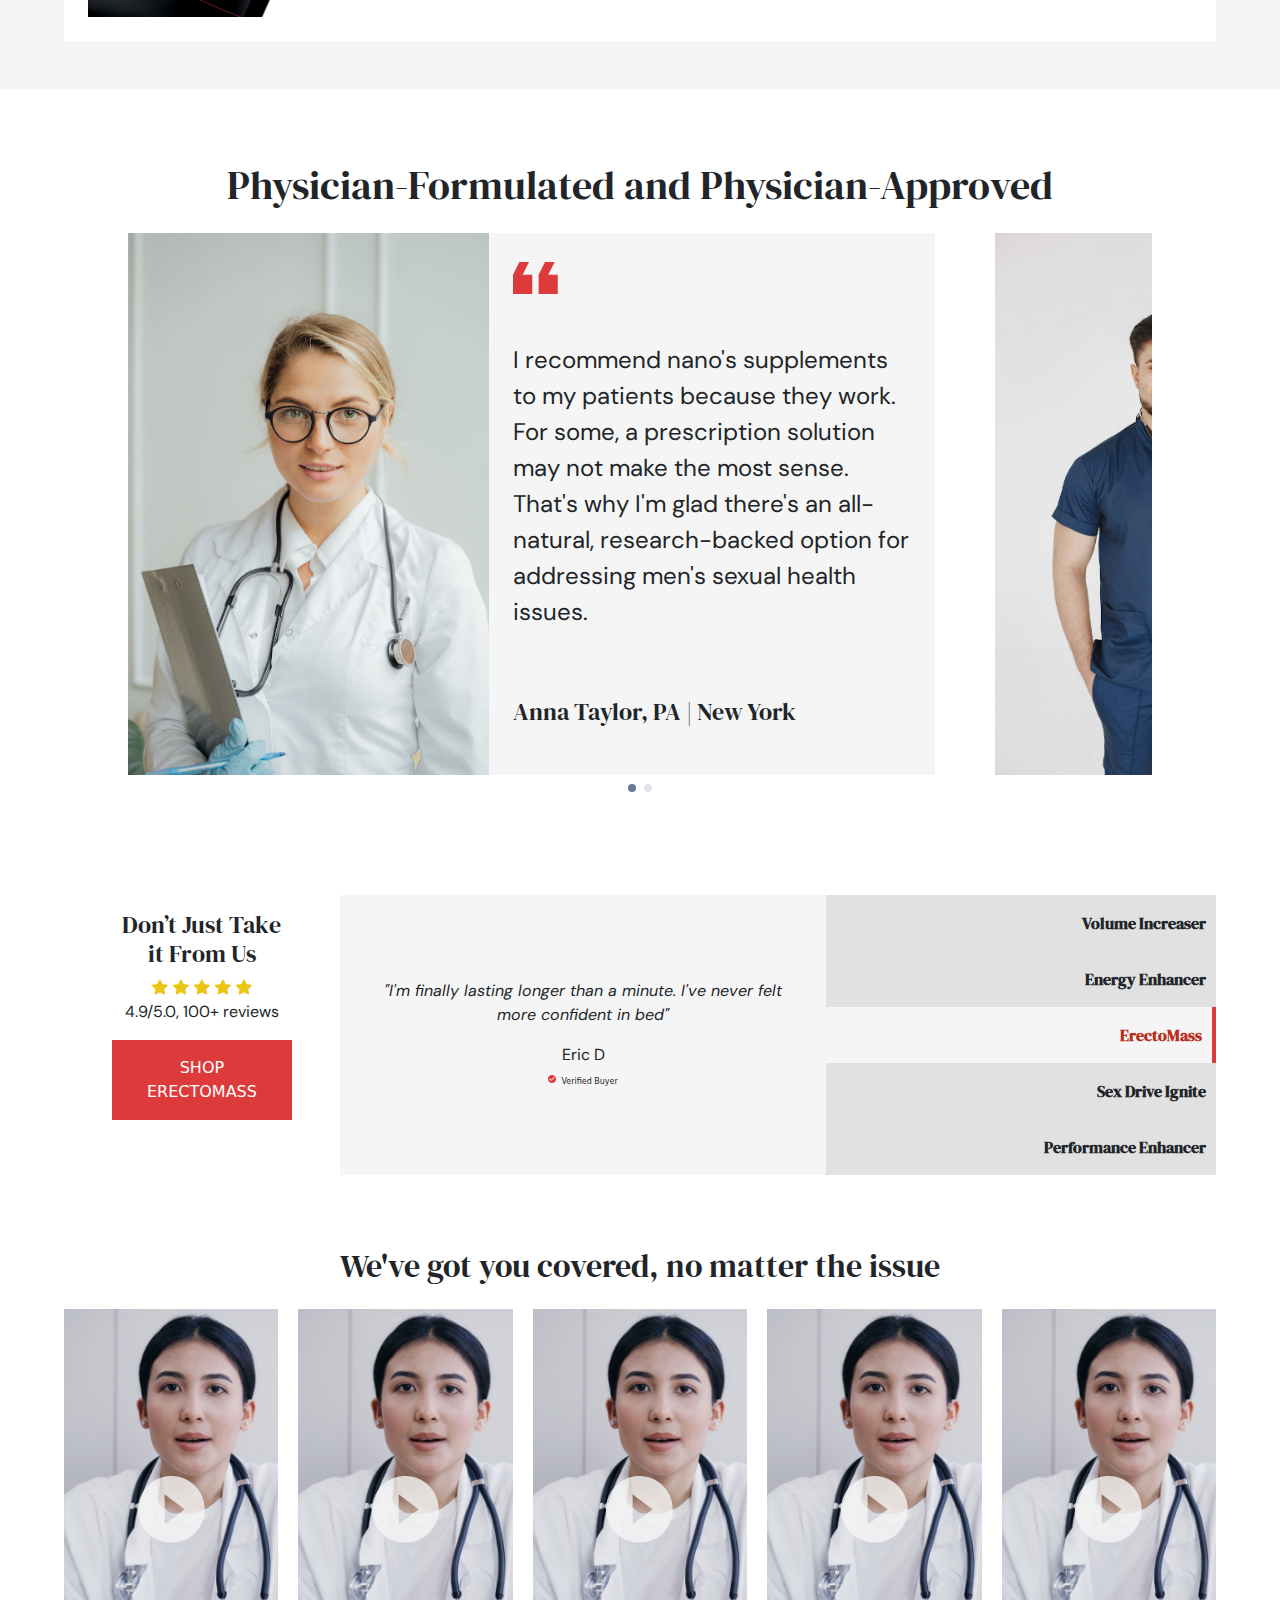
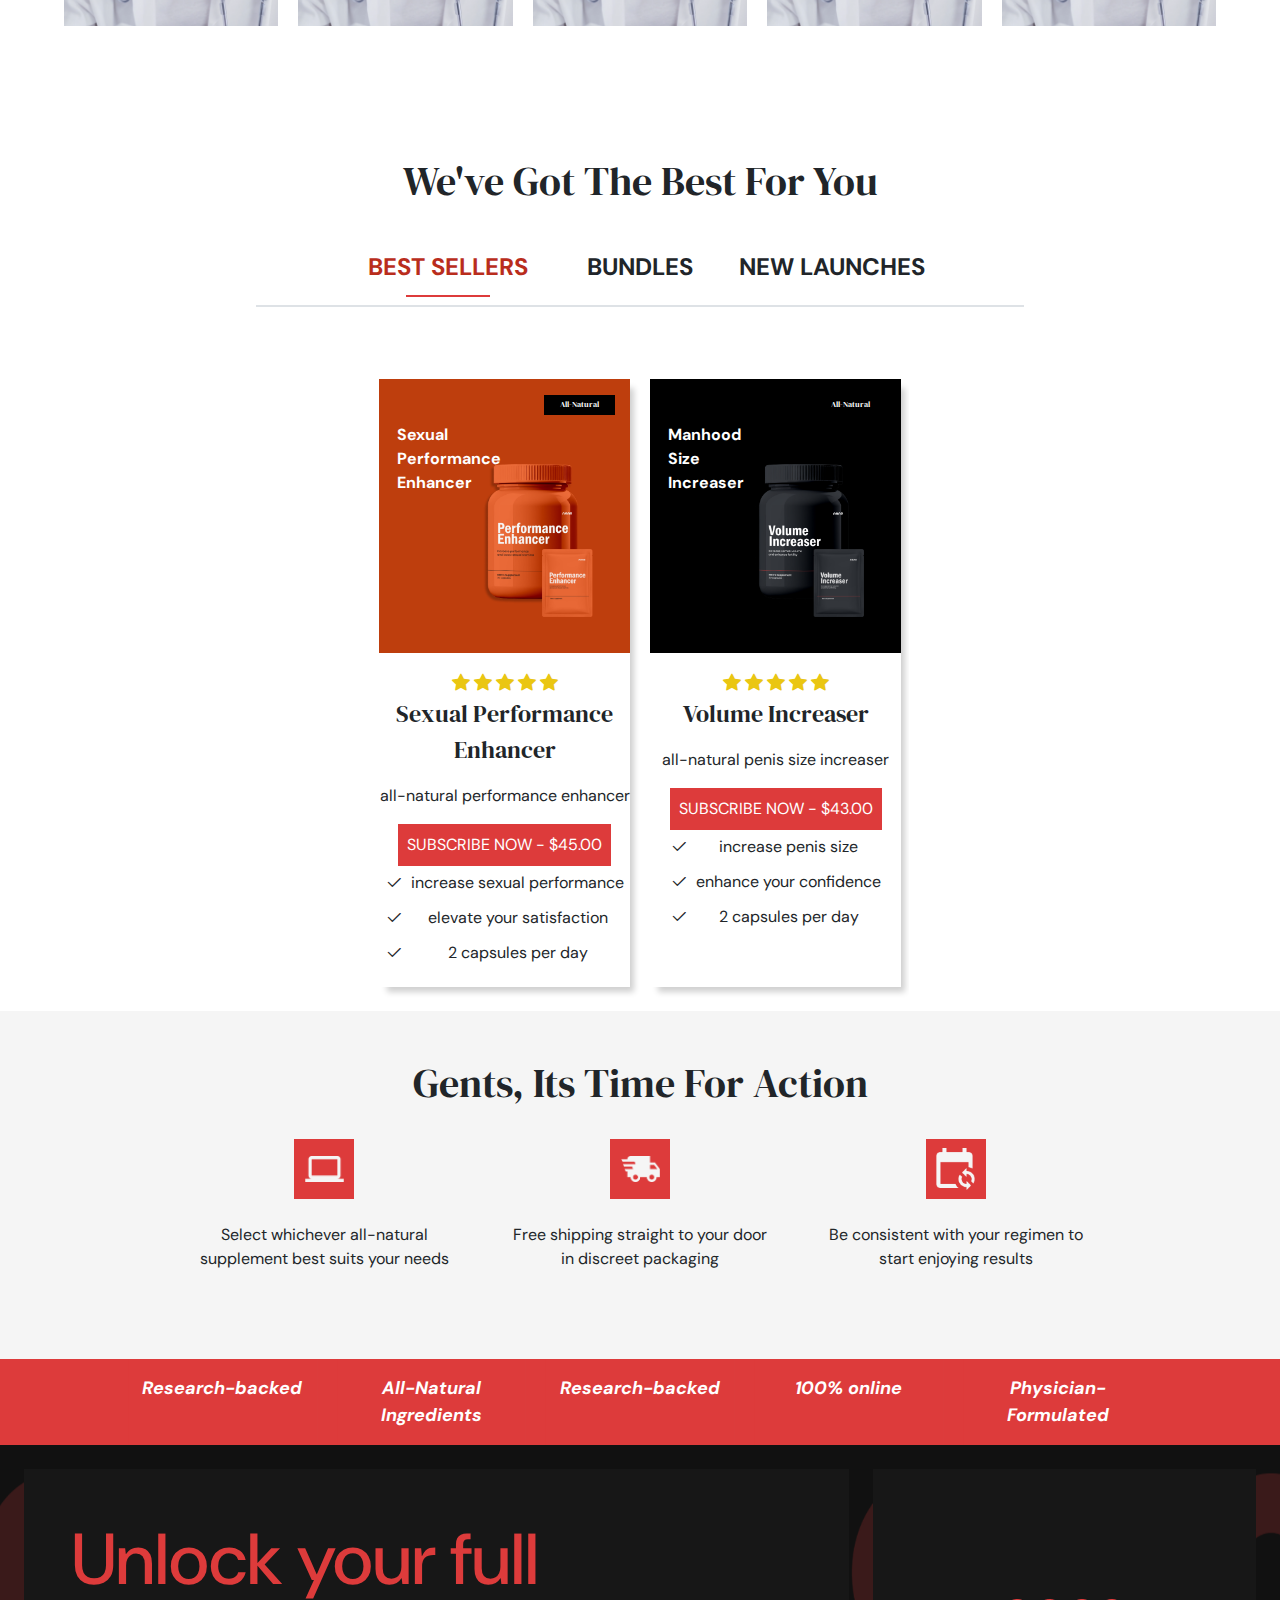
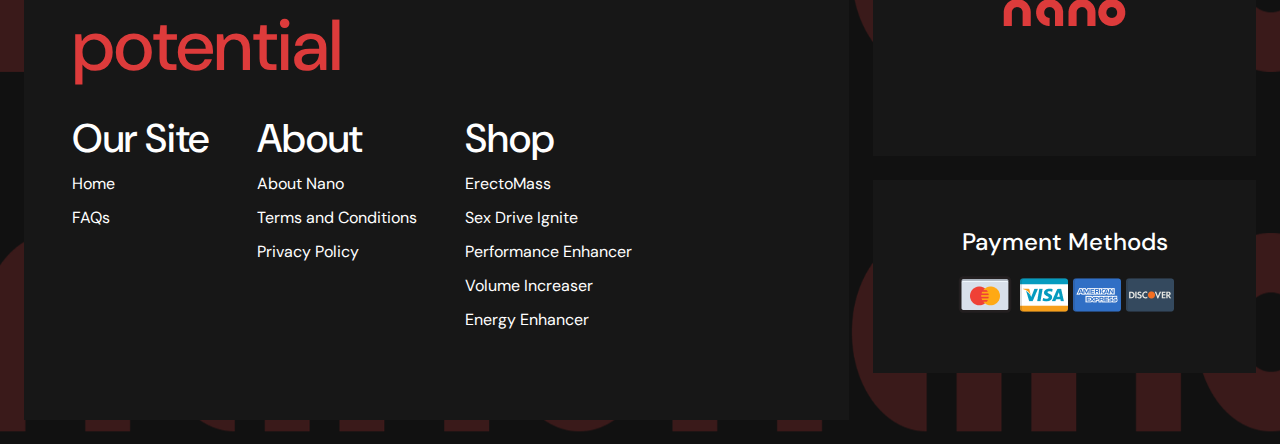
==== commit 71545e79: "final for qa" ====
--- a/index.html
+++ b/index.html
@@ -24,18 +24,36 @@
       rel="stylesheet"
       href="https://cdn.jsdelivr.net/npm/swiper@11/swiper-bundle.min.css"
     />
+
+    <link
+      rel="apple-touch-icon"
+      sizes="180x180"
+      href="./images/icons/apple-touch-icon.png"
+    />
+    <link
+      rel="icon"
+      type="image/png"
+      sizes="32x32"
+      href="./images/icons/favicon-32x32.png"
+    />
+    <link
+      rel="icon"
+      type="image/png"
+      sizes="16x16"
+      href="./images/icons/favicon-16x16.png"
+    />
   </head>
   <body>
     <div class="main-container">
       <nav
-        class="navbar navbar-expand-lg bg-body-tertiary p-4 border border-secondary border-1 border-top-0 border-end-0 border-start-0"
+        class="navbar navbar-expand-lg bg-body-tertiary py-4 border border-secondary border-1 border-top-0 border-end-0 border-start-0"
       >
         <div class="container-fluid nav-width">
           <a class="navbar-brand anta-regular fs-1 fw-bold" href="#"
             ><img src="./images/logo/nano.svg" alt="icons"
           /></a>
           <button
-            class="btn btn-white border border-black navbar-toggler"
+            class="btn btn-white navbar-toggler"
             type="button"
             data-bs-toggle="offcanvas"
             data-bs-target="#offcanvasRight"
@@ -45,7 +63,7 @@
           </button>
 
           <div
-            class="offcanvas offcanvas-end w-100"
+            class="offcanvas offcanvas-end w-70"
             tabindex="-1"
             id="offcanvasRight"
             aria-labelledby="offcanvasRightLabel"
@@ -394,7 +412,7 @@
 
       <!-- subscribe area slider -->
 
-      <div class="container-fluid text-center w-90 mt-4">
+      <div class="container-fluid text-center w-90 my-4">
         <h1 class="font-24-42 dmSansDisplay">
           Empower Men's Health, Naturally
         </h1>
@@ -407,7 +425,7 @@
           LEARN MORE
         </button>
 
-        <div class="swiper swiper3 mt-4 w-60 w-md-50 mx-auto p-4">
+        <div class="swiper swiper3 mt-4 w-80-60 w-md-50 mx-auto p-2">
           <div class="swiper-wrapper">
             <div class="swiper-slide">
               <div class="d-flex flex-column card-max-width">
@@ -437,8 +455,7 @@
                   <p class="dmSansDisplay font-16">Erectomass</p>
                   <p class="font-12 dmSans">all-natural penis size increaser</p>
                   <button
-                    class="text-white px-4 py-3 border-theme fw-bold bg-theme dmSans font-12"
-                    onclick="alert('Hello')"
+                    class="text-white px-2 py-2 border-theme bg-theme dmSans font-12"
                   >
                     SUBSCRIBE NOW - $43.00
                   </button>
@@ -478,7 +495,7 @@
             </div>
 
             <div class="swiper-slide">
-              <div class="container d-flex flex-column card-max-width">
+              <div class="d-flex flex-column card-max-width">
                 <div class="w-full bg-ignite h-274 position-relative">
                   <img
                     src="./images/bottles-bg/ignite-drive/sex drive ignite.png"
@@ -505,7 +522,7 @@
                   <p class="dmSansDisplay font-16">Sex Drive Enhancer</p>
                   <p class="font-12 dmSans">all-natural libido increaser</p>
                   <button
-                    class="text-white px-4 py-3 border-theme fw-bold bg-theme dmSans font-12"
+                    class="text-white px-2 py-2 border-theme bg-theme dmSans font-12"
                   >
                     SUBSCRIBE NOW - $45.00
                   </button>
@@ -545,7 +562,7 @@
             </div>
 
             <div class="swiper-slide">
-              <div class="container d-flex flex-column card-max-width">
+              <div class="d-flex flex-column card-max-width">
                 <div class="w-full bg-perf-enhancer h-274 position-relative">
                   <img
                     src="./images/bottles-bg/enhancer/performance enhancer.png"
@@ -572,11 +589,9 @@
                   <p class="dmSansDisplay font-16">
                     Sexual Performance Enhancer
                   </p>
-                  <p class="font-12 dmSans">
-                    all-natural sexual performance enhancer
-                  </p>
+                  <p class="font-12 dmSans">all-natural sexual enhancer</p>
                   <button
-                    class="text-white px-4 py-3 border-theme fw-bold bg-theme dmSans font-12"
+                    class="text-white px-2 py-2 border-theme bg-theme dmSans font-12"
                   >
                     SUBSCRIBE NOW - $45.00
                   </button>
@@ -616,7 +631,7 @@
             </div>
 
             <div class="swiper-slide">
-              <div class="container d-flex flex-column card-max-width">
+              <div class="d-flex flex-column card-max-width">
                 <div class="w-full bg-volume-increaser h-274 position-relative">
                   <img
                     src="./images/bottles-bg/increaser/volume increaser.png"
@@ -643,7 +658,7 @@
                   <p class="dmSansDisplay font-16">Volume Increaser</p>
                   <p class="font-12 dmSans">all-natural volume increaser</p>
                   <button
-                    class="text-white px-4 py-3 border-theme fw-bold bg-theme dmSans font-12"
+                    class="text-white px-2 py-2 border-theme bg-theme dmSans font-12"
                   >
                     SUBSCRIBE NOW - $43.00
                   </button>
@@ -683,7 +698,7 @@
             </div>
 
             <div class="swiper-slide">
-              <div class="container d-flex flex-column card-max-width">
+              <div class="d-flex flex-column card-max-width">
                 <div class="w-full bg-energy-level h-274 position-relative">
                   <img
                     src="./images/bottles-bg/enhancer-2/energy enhancer.png"
@@ -710,7 +725,7 @@
                   <p class="dmSansDisplay font-16 text-dark">Energy Enhancer</p>
                   <p class="font-12 dmSans">all-natural energy enhancer</p>
                   <button
-                    class="text-white px-4 py-3 border-theme fw-bold bg-theme dmSans font-12"
+                    class="text-white px-2 py-2 border-theme bg-theme dmSans font-12"
                   >
                     SUBSCRIBE NOW - $43.00
                   </button>
@@ -863,9 +878,12 @@
 
           <!-- content -->
 
-          <div class="tab-content w-100 bg-tab-light" id="v-pills-tabContent">
+          <div
+            class="tab-content w-100 bg-tab-light"
+            id="v-pills-tabContent-why"
+          >
             <div
-              class="tab-pane fade show active h-100"
+              class="tab-pane fade show active"
               id="erecto-mass"
               role="tabpanel"
               aria-labelledby="erecto-mass-tab"
@@ -1180,7 +1198,7 @@
                   <button
                     class="text-white px-4 py-2 border-theme fw-bold bg-theme dmSans font-24"
                   >
-                    SHOP NANO ERECTOMASS
+                    SHOP NANO ENERGY
                   </button>
                 </div>
               </div>
@@ -1433,7 +1451,7 @@
           <div class="row justify-content-center">
             <div class="col-lg-2 col-6 text-center p-3">
               <div
-                class="w-90 p-3 p-md-3 py-md-5 justify-center bg-white tablink"
+                class="p-3 p-md-3 py-md-5 justify-center bg-white tablink"
                 data-tab="tab-erecto"
               >
                 <h1 class="dmSansDisplay font-16 text-center">
@@ -1444,7 +1462,7 @@
 
             <div class="col-lg-2 col-6 text-center p-3">
               <div
-                class="h-60 w-90 p-3 p-md-3 py-md-5 justify-center bg-white tablink"
+                class="p-3 p-md-3 py-md-5 justify-center bg-white tablink"
                 data-tab="tab-ignite"
               >
                 <h1 class="dmSansDisplay font-16 text-center">
@@ -1455,7 +1473,7 @@
 
             <div class="col-lg-2 col-6 text-center p-3">
               <div
-                class="h-60 w-90 p-3 p-md-3 py-md-5 justify-center bg-white tablink"
+                class="p-3 p-md-3 py-md-5 justify-center bg-white tablink"
                 data-tab="tab-enhancer"
               >
                 <h1 class="dmSansDisplay font-16 text-center">
@@ -1466,7 +1484,7 @@
 
             <div class="col-lg-2 col-6 text-center p-3">
               <div
-                class="h-60 w-90 p-3 p-md-3 py-md-5 justify-center bg-white tablink"
+                class="p-3 p-md-3 py-md-5 justify-center bg-white tablink"
                 data-tab="tab-increaser"
               >
                 <h1 class="dmSansDisplay font-16 text-center">
@@ -1477,7 +1495,7 @@
 
             <div class="col-lg-2 col-6 text-center p-md-3">
               <div
-                class="h-60 w-90 p-3 p-md-3 py-md-5 justify-center bg-white tablink"
+                class="p-3 p-md-3 py-md-5 justify-center bg-white tablink"
                 data-tab="tab-volume"
               >
                 <h1 class="dmSansDisplay font-16 text-center">
@@ -1511,7 +1529,7 @@
                 class="d-flex justify-content-center align-items-center justify-content-md-start align-items-md-center gap-4 my-3"
               >
                 <h1 class="text-theme">$88</h1>
-                <button class="bg-theme text-white border-0 px-4 py-3 fw-bold">
+                <button class="bg-theme text-white border-0 px-4 py-3">
                   SUBSCRIBE NOW
                 </button>
               </div>
@@ -1588,7 +1606,7 @@
           <i class="bi bi-star-fill" style="color: #eac612"></i>
           <i class="bi bi-star-fill" style="color: #eac612"></i>
           <p class="dmSans font-16">4.9/5.0, 100+ reviews</p>
-          <button class="bg-theme text-white border-0 px-4 py-3 fw-bold">
+          <button class="bg-theme text-white border-0 px-4 py-3">
             SHOP ERECTOMASS
           </button>
         </div>
@@ -2030,7 +2048,7 @@
 
       <!-- multi tabs with sliders -->
 
-      <div class="dmSansDisplay w-90 mx-auto">
+      <div class="dmSansDisplay w-80-60 mx-auto">
         <h1 class="text-center">We've Got The Best For You</h1>
 
         <div
@@ -2048,7 +2066,7 @@
             aria-controls="v-pills-best-seller"
             aria-selected="true"
           >
-            <h1 class="dmSans font-24 text-700 text-center">BEST SELLERS</h1>
+            <h1 class="dmSans font-md-16 text-700 text-center">BEST SELLERS</h1>
           </div>
 
           <div
@@ -2061,7 +2079,7 @@
             aria-controls="v-pills-bundles"
             aria-selected="true"
           >
-            <h1 class="dmSans font-24 text-700 text-center">BUNDLES</h1>
+            <h1 class="dmSans font-md-16 text-700 text-center">BUNDLES</h1>
           </div>
 
           <div
@@ -2074,7 +2092,7 @@
             aria-controls="v-pills-new-launch"
             aria-selected="true"
           >
-            <h1 class="dmSans font-24 text-700 text-center">NEW LAUNCHES</h1>
+            <h1 class="dmSans font-md-16 text-700 text-center">NEW LAUNCHES</h1>
           </div>
         </div>
 
@@ -2088,7 +2106,7 @@
             aria-labelledby="best-seller-tab"
           >
             <div class="d-flex flex-column gap-5 h-100">
-              <div class="swiper swiper-best-offer mt-4">
+              <div class="swiper swiper-best-offer mt-4 py-4 px-2">
                 <div class="swiper-wrapper">
                   <div class="swiper-slide">
                     <div class="card-max-width d-flex flex-column">
@@ -2118,12 +2136,12 @@
                         <i class="bi bi-star-fill" style="color: #eac612"></i>
                         <i class="bi bi-star-fill" style="color: #eac612"></i>
 
-                        <p class="dmSansDisplay font-16">Erectomass</p>
+                        <p class="dmSansDisplay font-md-16">Erectomass</p>
                         <p class="font-12 dmSans">
                           all-natural penis size increaser
                         </p>
                         <button
-                          class="text-white px-4 py-3 border-theme fw-bold bg-theme dmSans font-12"
+                          class="text-white px-2 py-2 border-theme bg-theme dmSans font-12"
                           onclick="alert('Hello')"
                         >
                           SUBSCRIBE NOW - $43.00
@@ -2164,7 +2182,7 @@
                   </div>
 
                   <div class="swiper-slide">
-                    <div class="container d-flex flex-column card-max-width">
+                    <div class="d-flex flex-column card-max-width">
                       <div class="w-full bg-ignite h-274 position-relative">
                         <img
                           src="./images/bottles-bg/ignite-drive/sex drive ignite.png"
@@ -2191,12 +2209,14 @@
                         <i class="bi bi-star-fill" style="color: #eac612"></i>
                         <i class="bi bi-star-fill" style="color: #eac612"></i>
 
-                        <p class="dmSansDisplay font-16">Sex Drive Enhancer</p>
+                        <p class="dmSansDisplay font-md-16">
+                          Sex Drive Enhancer
+                        </p>
                         <p class="font-12 dmSans">
                           all-natural libido increaser
                         </p>
                         <button
-                          class="text-white px-4 py-3 border-theme fw-bold bg-theme dmSans font-12"
+                          class="text-white px-2 py-2 border-theme bg-theme dmSans font-12"
                         >
                           SUBSCRIBE NOW - $45.00
                         </button>
@@ -2236,7 +2256,7 @@
                   </div>
 
                   <div class="swiper-slide">
-                    <div class="container d-flex flex-column card-max-width">
+                    <div class="d-flex flex-column card-max-width">
                       <div
                         class="w-full bg-perf-enhancer h-274 position-relative"
                       >
@@ -2265,14 +2285,14 @@
                         <i class="bi bi-star-fill" style="color: #eac612"></i>
                         <i class="bi bi-star-fill" style="color: #eac612"></i>
 
-                        <p class="dmSansDisplay font-16">
+                        <p class="dmSansDisplay font-md-16">
                           Sexual Performance Enhancer
                         </p>
                         <p class="font-12 dmSans">
-                          all-natural sexual performance enhancer
+                          all-natural performance enhancer
                         </p>
                         <button
-                          class="text-white px-4 py-3 border-theme fw-bold bg-theme dmSans font-12"
+                          class="text-white px-2 py-2 border-theme bg-theme dmSans font-12"
                         >
                           SUBSCRIBE NOW - $45.00
                         </button>
@@ -2341,12 +2361,12 @@
                         <i class="bi bi-star-fill" style="color: #eac612"></i>
                         <i class="bi bi-star-fill" style="color: #eac612"></i>
 
-                        <p class="dmSansDisplay font-16">Erectomass</p>
+                        <p class="dmSansDisplay font-md-16">Volume Increaser</p>
                         <p class="font-12 dmSans">
                           all-natural penis size increaser
                         </p>
                         <button
-                          class="text-white px-4 py-3 border-theme fw-bold bg-theme dmSans font-12"
+                          class="text-white px-2 py-2 border-theme bg-theme dmSans font-12"
                         >
                           SUBSCRIBE NOW - $43.00
                         </button>
@@ -2386,7 +2406,7 @@
                   </div>
 
                   <div class="swiper-slide">
-                    <div class="container d-flex flex-column">
+                    <div class="card-max-width d-flex flex-column">
                       <div
                         class="w-full bg-energy-level h-274 position-relative"
                       >
@@ -2415,12 +2435,12 @@
                         <i class="bi bi-star-fill" style="color: #eac612"></i>
                         <i class="bi bi-star-fill" style="color: #eac612"></i>
 
-                        <p class="dmSansDisplay font-16">Erectomass</p>
+                        <p class="dmSansDisplay font-md-16">Erectomass</p>
                         <p class="font-12 dmSans">
                           all-natural penis size increaser
                         </p>
                         <button
-                          class="text-white px-4 py-3 border-theme fw-bold bg-theme dmSans font-12"
+                          class="text-white px-2 py-2 border-theme bg-theme dmSans font-12"
                         >
                           SUBSCRIBE NOW - $43.00
                         </button>
@@ -2472,7 +2492,7 @@
           >
             <div class="d-flex flex-column gap-5">
               <div class="d-flex flex-column gap-5 h-100">
-                <div class="swiper swiper-best-offer mt-4">
+                <div class="swiper swiper-best-offer mt-4 py-4 px-2">
                   <div class="swiper-wrapper">
                     <div class="swiper-slide">
                       <div class="card-max-width d-flex flex-column">
@@ -2507,12 +2527,12 @@
                           <i class="bi bi-star-fill" style="color: #eac612"></i>
                           <i class="bi bi-star-fill" style="color: #eac612"></i>
 
-                          <p class="dmSansDisplay font-16">Erectomass</p>
+                          <p class="dmSansDisplay font-md-16">Erectomass</p>
                           <p class="font-12 dmSans">
                             all-natural penis size increaser
                           </p>
                           <button
-                            class="text-white px-4 py-3 border-theme fw-bold bg-theme dmSans font-12"
+                            class="text-white px-2 py-2 border-theme bg-theme dmSans font-12"
                             onclick="alert('Hello')"
                           >
                             SUBSCRIBE NOW - $43.00
@@ -2585,12 +2605,14 @@
                           <i class="bi bi-star-fill" style="color: #eac612"></i>
                           <i class="bi bi-star-fill" style="color: #eac612"></i>
 
-                          <p class="dmSansDisplay font-16">Erectomass</p>
+                          <p class="dmSansDisplay font-md-16">
+                            Sex Drive Ignite
+                          </p>
                           <p class="font-12 dmSans">
-                            all-natural penis size increaser
+                            all-natural libido increaser
                           </p>
                           <button
-                            class="text-white px-4 py-3 border-theme fw-bold bg-theme dmSans font-12"
+                            class="text-white px-2 py-2 border-theme bg-theme dmSans font-12"
                           >
                             SUBSCRIBE NOW - $43.00
                           </button>
@@ -2665,12 +2687,14 @@
                           <i class="bi bi-star-fill" style="color: #eac612"></i>
                           <i class="bi bi-star-fill" style="color: #eac612"></i>
 
-                          <p class="dmSansDisplay font-16">Erectomass</p>
+                          <p class="dmSansDisplay font-md-16">
+                            Performance Enhancer
+                          </p>
                           <p class="font-12 dmSans">
                             all-natural penis size increaser
                           </p>
                           <button
-                            class="text-white px-4 py-3 border-theme fw-bold bg-theme dmSans font-12"
+                            class="text-white px-2 py-2 border-theme bg-theme dmSans font-12"
                           >
                             SUBSCRIBE NOW - $43.00
                           </button>
@@ -2746,12 +2770,14 @@
                           <i class="bi bi-star-fill" style="color: #eac612"></i>
                           <i class="bi bi-star-fill" style="color: #eac612"></i>
 
-                          <p class="dmSansDisplay font-16">Erectomass</p>
+                          <p class="dmSansDisplay font-md-16">
+                            Volume Increaser
+                          </p>
                           <p class="font-12 dmSans">
                             all-natural penis size increaser
                           </p>
                           <button
-                            class="text-white px-4 py-3 border-theme fw-bold bg-theme dmSans font-12"
+                            class="text-white px-2 py-2 border-theme bg-theme dmSans font-12"
                           >
                             SUBSCRIBE NOW - $43.00
                           </button>
@@ -2791,7 +2817,7 @@
                     </div>
 
                     <div class="swiper-slide">
-                      <div class="container d-flex flex-column">
+                      <div class="card-max-width d-flex flex-column">
                         <div
                           class="w-full bg-energy-level h-274 position-relative"
                         >
@@ -2827,12 +2853,14 @@
                           <i class="bi bi-star-fill" style="color: #eac612"></i>
                           <i class="bi bi-star-fill" style="color: #eac612"></i>
 
-                          <p class="dmSansDisplay font-16">Erectomass</p>
+                          <p class="dmSansDisplay font-md-16">
+                            Energy Enhancer Bundle
+                          </p>
                           <p class="font-12 dmSans">
                             all-natural penis size increaser
                           </p>
                           <button
-                            class="text-white px-4 py-3 border-theme fw-bold bg-theme dmSans font-12"
+                            class="text-white px-2 py-2 border-theme bg-theme dmSans font-12"
                           >
                             SUBSCRIBE NOW - $43.00
                           </button>
@@ -2871,7 +2899,7 @@
                       </div>
                     </div>
                     <div class="swiper-slide">
-                      <div class="container d-flex flex-column">
+                      <div class="card-max-width d-flex flex-column">
                         <div
                           class="w-full bg-energy-level h-274 position-relative"
                         >
@@ -2897,12 +2925,14 @@
                           <i class="bi bi-star-fill" style="color: #eac612"></i>
                           <i class="bi bi-star-fill" style="color: #eac612"></i>
 
-                          <p class="dmSansDisplay font-16">Erectomass</p>
+                          <p class="dmSansDisplay font-md-16">
+                            LibidoMax Bundle
+                          </p>
                           <p class="font-12 dmSans">
                             all-natural penis size increaser
                           </p>
                           <button
-                            class="text-white px-4 py-3 border-theme fw-bold bg-theme dmSans font-12"
+                            class="text-white px-2 py-2 border-theme bg-theme dmSans font-12"
                           >
                             SUBSCRIBE NOW - $43.00
                           </button>
@@ -2941,7 +2971,7 @@
                       </div>
                     </div>
                     <div class="swiper-slide">
-                      <div class="container d-flex flex-column">
+                      <div class="card-max-width d-flex flex-column">
                         <div
                           class="w-full bg-energy-level h-274 position-relative"
                         >
@@ -2967,12 +2997,14 @@
                           <i class="bi bi-star-fill" style="color: #eac612"></i>
                           <i class="bi bi-star-fill" style="color: #eac612"></i>
 
-                          <p class="dmSansDisplay font-16">Erectomass</p>
+                          <p class="dmSansDisplay font-md-16">
+                            Prime Trio Bundle
+                          </p>
                           <p class="font-12 dmSans">
                             all-natural penis size increaser
                           </p>
                           <button
-                            class="text-white px-4 py-3 border-theme fw-bold bg-theme dmSans font-12"
+                            class="text-white px-2 py-2 border-theme bg-theme dmSans font-12"
                           >
                             SUBSCRIBE NOW - $43.00
                           </button>
@@ -3011,7 +3043,7 @@
                       </div>
                     </div>
                     <div class="swiper-slide">
-                      <div class="container d-flex flex-column">
+                      <div class="card-max-width d-flex flex-column">
                         <div
                           class="w-full bg-energy-level h-274 position-relative"
                         >
@@ -3037,12 +3069,14 @@
                           <i class="bi bi-star-fill" style="color: #eac612"></i>
                           <i class="bi bi-star-fill" style="color: #eac612"></i>
 
-                          <p class="dmSansDisplay font-16">Erectomass</p>
+                          <p class="dmSansDisplay font-md-16">
+                            Peak Pro Bundle
+                          </p>
                           <p class="font-12 dmSans">
                             all-natural penis size increaser
                           </p>
                           <button
-                            class="text-white px-4 py-3 border-theme fw-bold bg-theme dmSans font-12"
+                            class="text-white px-2 py-2 border-theme bg-theme dmSans font-12"
                           >
                             SUBSCRIBE NOW - $43.00
                           </button>
@@ -3081,7 +3115,7 @@
                       </div>
                     </div>
                     <div class="swiper-slide">
-                      <div class="container d-flex flex-column">
+                      <div class="card-max-width d-flex flex-column">
                         <div
                           class="w-full bg-energy-level h-274 position-relative"
                         >
@@ -3107,12 +3141,14 @@
                           <i class="bi bi-star-fill" style="color: #eac612"></i>
                           <i class="bi bi-star-fill" style="color: #eac612"></i>
 
-                          <p class="dmSansDisplay font-16">Erectomass</p>
+                          <p class="dmSansDisplay font-md-16">
+                            Peak Pro Max Bundle
+                          </p>
                           <p class="font-12 dmSans">
                             all-natural penis size increaser
                           </p>
                           <button
-                            class="text-white px-4 py-3 border-theme fw-bold bg-theme dmSans font-12"
+                            class="text-white px-2 py-2 border-theme bg-theme dmSans font-12"
                           >
                             SUBSCRIBE NOW - $43.00
                           </button>
@@ -3165,7 +3201,7 @@
             aria-labelledby="new-launch-tab"
           >
             <div class="d-flex flex-column gap-5">
-              <div class="swiper swiper-best-offer mt-4">
+              <div class="swiper swiper-best-offer mt-4 py-4 px-2">
                 <div class="swiper-wrapper">
                   <div class="swiper-slide">
                     <div class="card-max-width d-flex flex-column">
@@ -3200,7 +3236,7 @@
                           all-natural penis size increaser
                         </p>
                         <button
-                          class="text-white px-4 py-3 border-theme fw-bold bg-theme dmSans font-12"
+                          class="text-white px-4 py-3 border-theme bg-theme dmSans font-12"
                           onclick="alert('Hello')"
                         >
                           SUBSCRIBE NOW - $43.00
@@ -3273,7 +3309,7 @@
                           all-natural penis size increaser
                         </p>
                         <button
-                          class="text-white px-4 py-3 border-theme fw-bold bg-theme dmSans font-12"
+                          class="text-white px-4 py-3 border-theme bg-theme dmSans font-12"
                         >
                           SUBSCRIBE NOW - $43.00
                         </button>
@@ -3347,7 +3383,7 @@
                           all-natural penis size increaser
                         </p>
                         <button
-                          class="text-white px-4 py-3 border-theme fw-bold bg-theme dmSans font-12"
+                          class="text-white px-2 py-2 border-theme bg-theme dmSans font-12"
                         >
                           SUBSCRIBE NOW - $43.00
                         </button>
@@ -3450,45 +3486,33 @@
           <div class="swiper marquee-swiper">
             <!-- Additional required wrapper -->
             <div class="swiper-wrapper">
-              <div class="swiper-slide">
-                <div
-                  class="bg-theme text-white dmSans fst-italic py-3 text-700"
-                >
+              <div class="swiper-slide bg-theme">
+                <div class="text-white dmSans fst-italic py-3 text-700">
                   All-Natural Ingredients
                 </div>
               </div>
-              <div class="swiper-slide">
-                <div
-                  class="bg-theme text-white dmSans fst-italic py-3 text-700"
-                >
+              <div class="swiper-slide bg-theme">
+                <div class="text-white dmSans fst-italic py-3 text-700">
                   Research-backed
                 </div>
               </div>
-              <div class="swiper-slide">
-                <div
-                  class="bg-theme text-white dmSans fst-italic py-3 text-700"
-                >
+              <div class="swiper-slide bg-theme">
+                <div class="text-white dmSans fst-italic py-3 text-700">
                   100% online
                 </div>
               </div>
-              <div class="swiper-slide">
-                <div
-                  class="bg-theme text-white dmSans fst-italic py-3 text-700"
-                >
+              <div class="swiper-slide bg-theme">
+                <div class="text-white dmSans fst-italic py-3 text-700">
                   Physician-Formulated
                 </div>
               </div>
-              <div class="swiper-slide">
-                <div
-                  class="bg-theme text-white dmSans fst-italic py-3 text-700"
-                >
+              <div class="swiper-slide bg-theme">
+                <div class="text-white dmSans fst-italic py-3 text-700">
                   All-Natural Ingredients
                 </div>
               </div>
-              <div class="swiper-slide">
-                <div
-                  class="bg-theme text-white dmSans fst-italic py-3 text-700"
-                >
+              <div class="swiper-slide bg-theme">
+                <div class="text-white dmSans fst-italic py-3 text-700">
                   Research-backed
                 </div>
               </div>
@@ -3500,7 +3524,7 @@
       <footer class="bg-footer overflow-hidden">
         <div class="d-md-flex w-100 mx-auto gap-4 justify-content-center p-4">
           <div class="p-3 p-md-5 bg-footer_bg">
-            <h1 class="text-theme font-72 dmSans">
+            <h1 class="text-theme font-42-72 dmSans w-70">
               Unlock your full potential
             </h1>
 
--- a/css/style.css
+++ b/css/style.css
@@ -156,6 +156,10 @@
   font-size: 16px !important;
 }
 
+.font-42-72 {
+  font-size: 42px;
+}
+
 .font-19 {
   font-size: 19px;
 }
@@ -215,6 +219,10 @@
 }
 .w-20 {
   width: 20%;
+}
+
+.w-80-60{
+  width: 80%;
 }
 
 .h-274 {
@@ -751,8 +759,8 @@
 }
 
 .bg-coat-girl {
-  width: 306px;
-  height: 542px;
+  width: 100%;
+  height: 400px;
   background-image: url("/images/physicians/female-white-coat.png");
   background-repeat: no-repeat;
   background-position-y: -83px;
@@ -760,6 +768,7 @@
   cursor: pointer;
 }
 
+
 .modal-position-right {
   margin-right: 33px !important;
   display: flex;
@@ -768,7 +777,7 @@
 }
 
 .card-max-width {
-  max-width: 270px;
+  max-width: 100%;
   margin: 0 auto;
   box-shadow: 6px 7px 6px -2px rgb(0 0 0 / 19%);
   -webkit-box-shadow: 6px 7px 6px -2px rgb(0 0 0 / 19%);
@@ -799,6 +808,28 @@
 .offcanvas.offcanvas-end {
   border-left: none !important;
 }
+
+#v-pills-tabContent-why .active, #v-pills-tabContent-why .show  {
+  height: 675px;
+      overflow: hidden;
+  
+  }
+
+  .navbar-toggler{
+    border: none !important;
+  }
+
+  .navbar-toggler-icon{
+    background-image: url("../images/icons/burger.png") !important;
+  }
+
+  :not(.btn-check)+.btn:active {
+    color:transparent !important;
+  }
+
+  .navbar-toggler:focus{
+    box-shadow: none !important;
+  }
 
 @media (min-width: 992px) {
   .h-screen-bg {
@@ -906,12 +937,15 @@
     font-size: 24px;
   }
 
-  .font-72 {
+  .font-42-72 {
     font-size: 72px;
   }
 
   .logo-padding {
     padding: 130px;
+  }
+  .w-80-60{
+    width: 60%;
   }
 }
 
